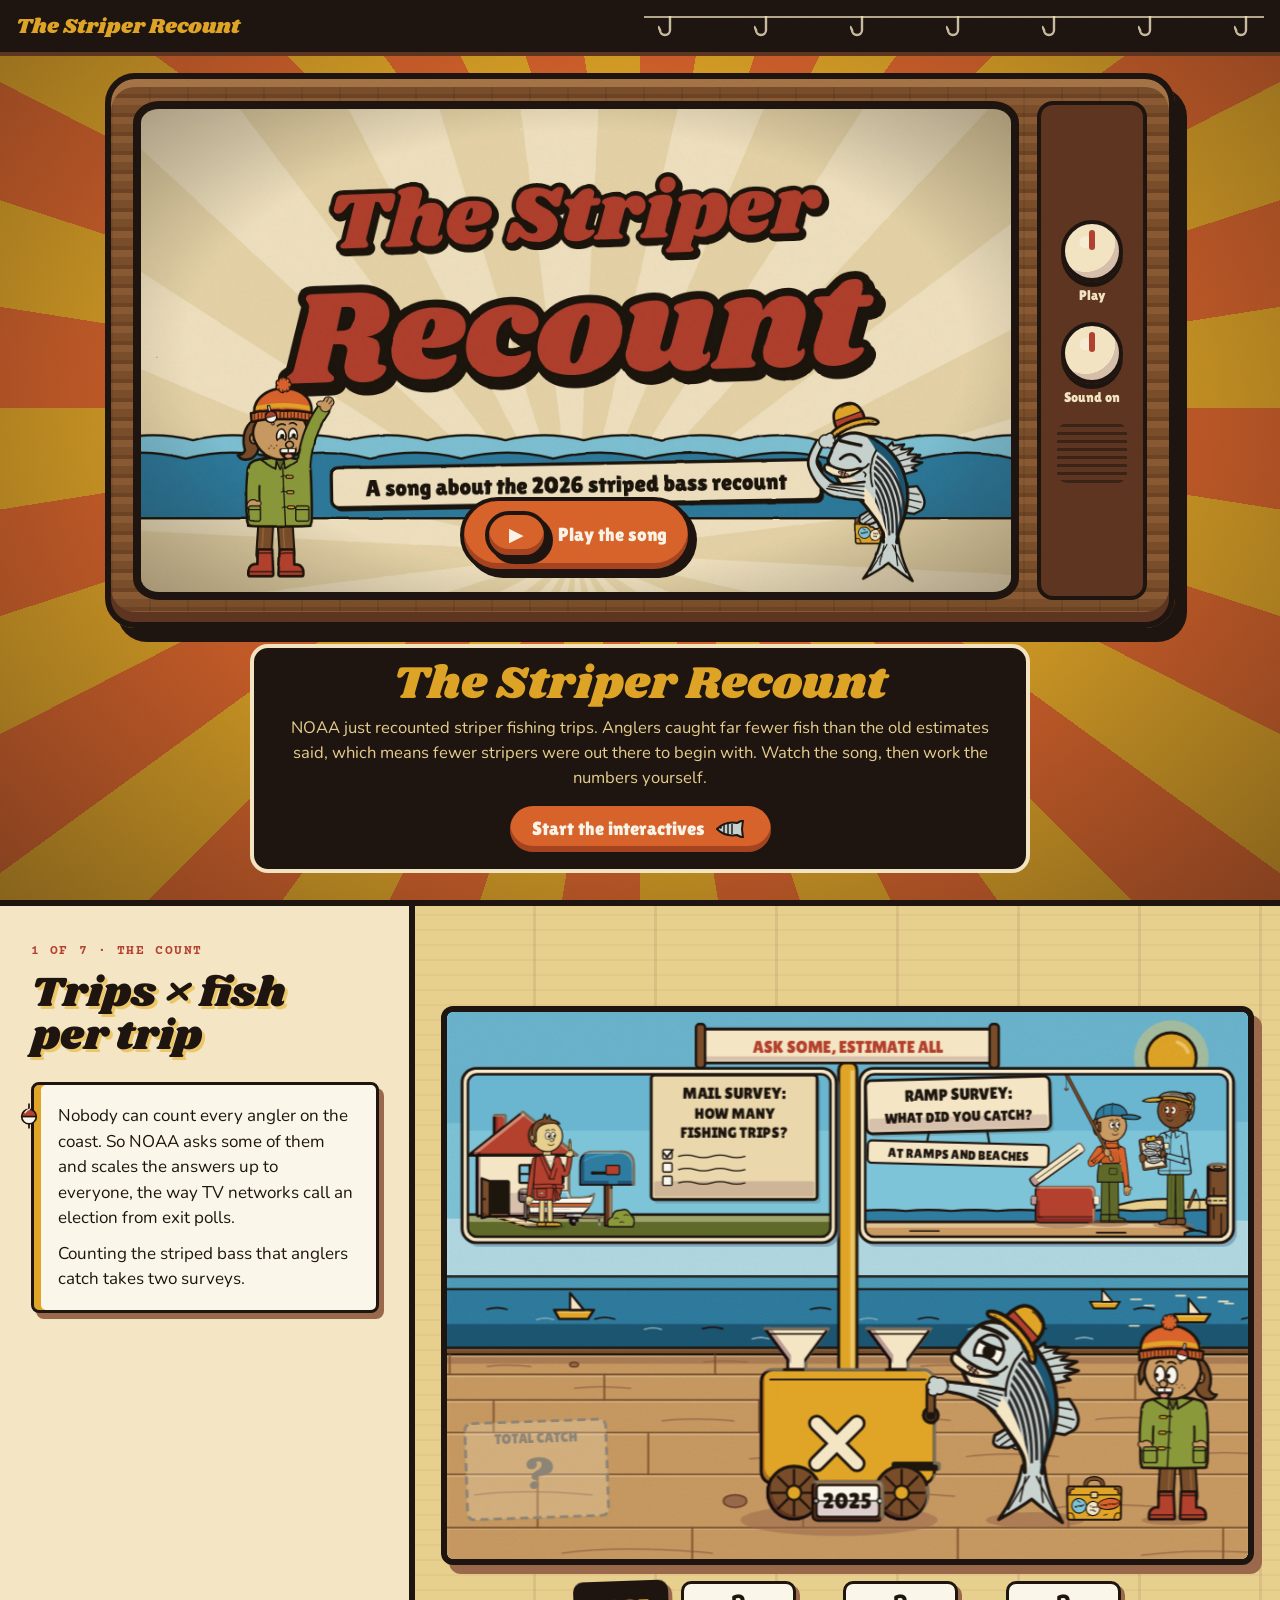
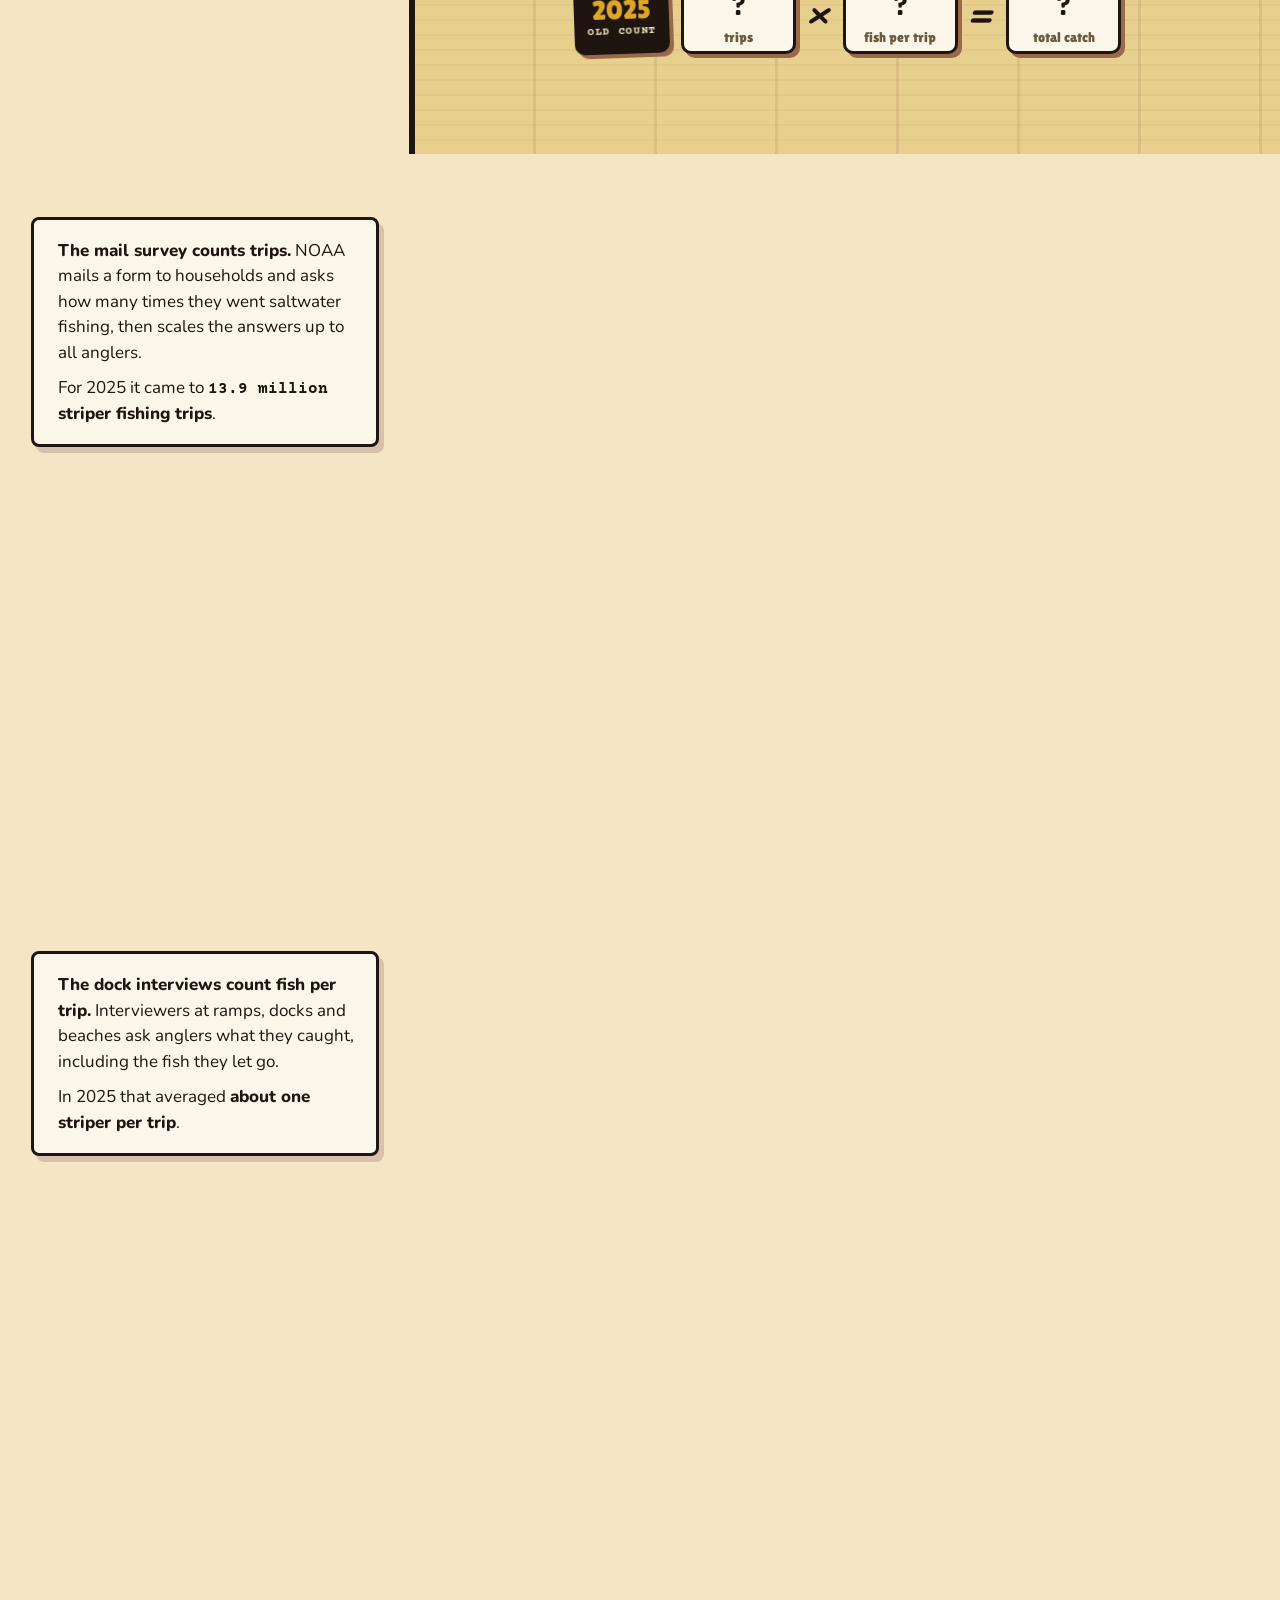
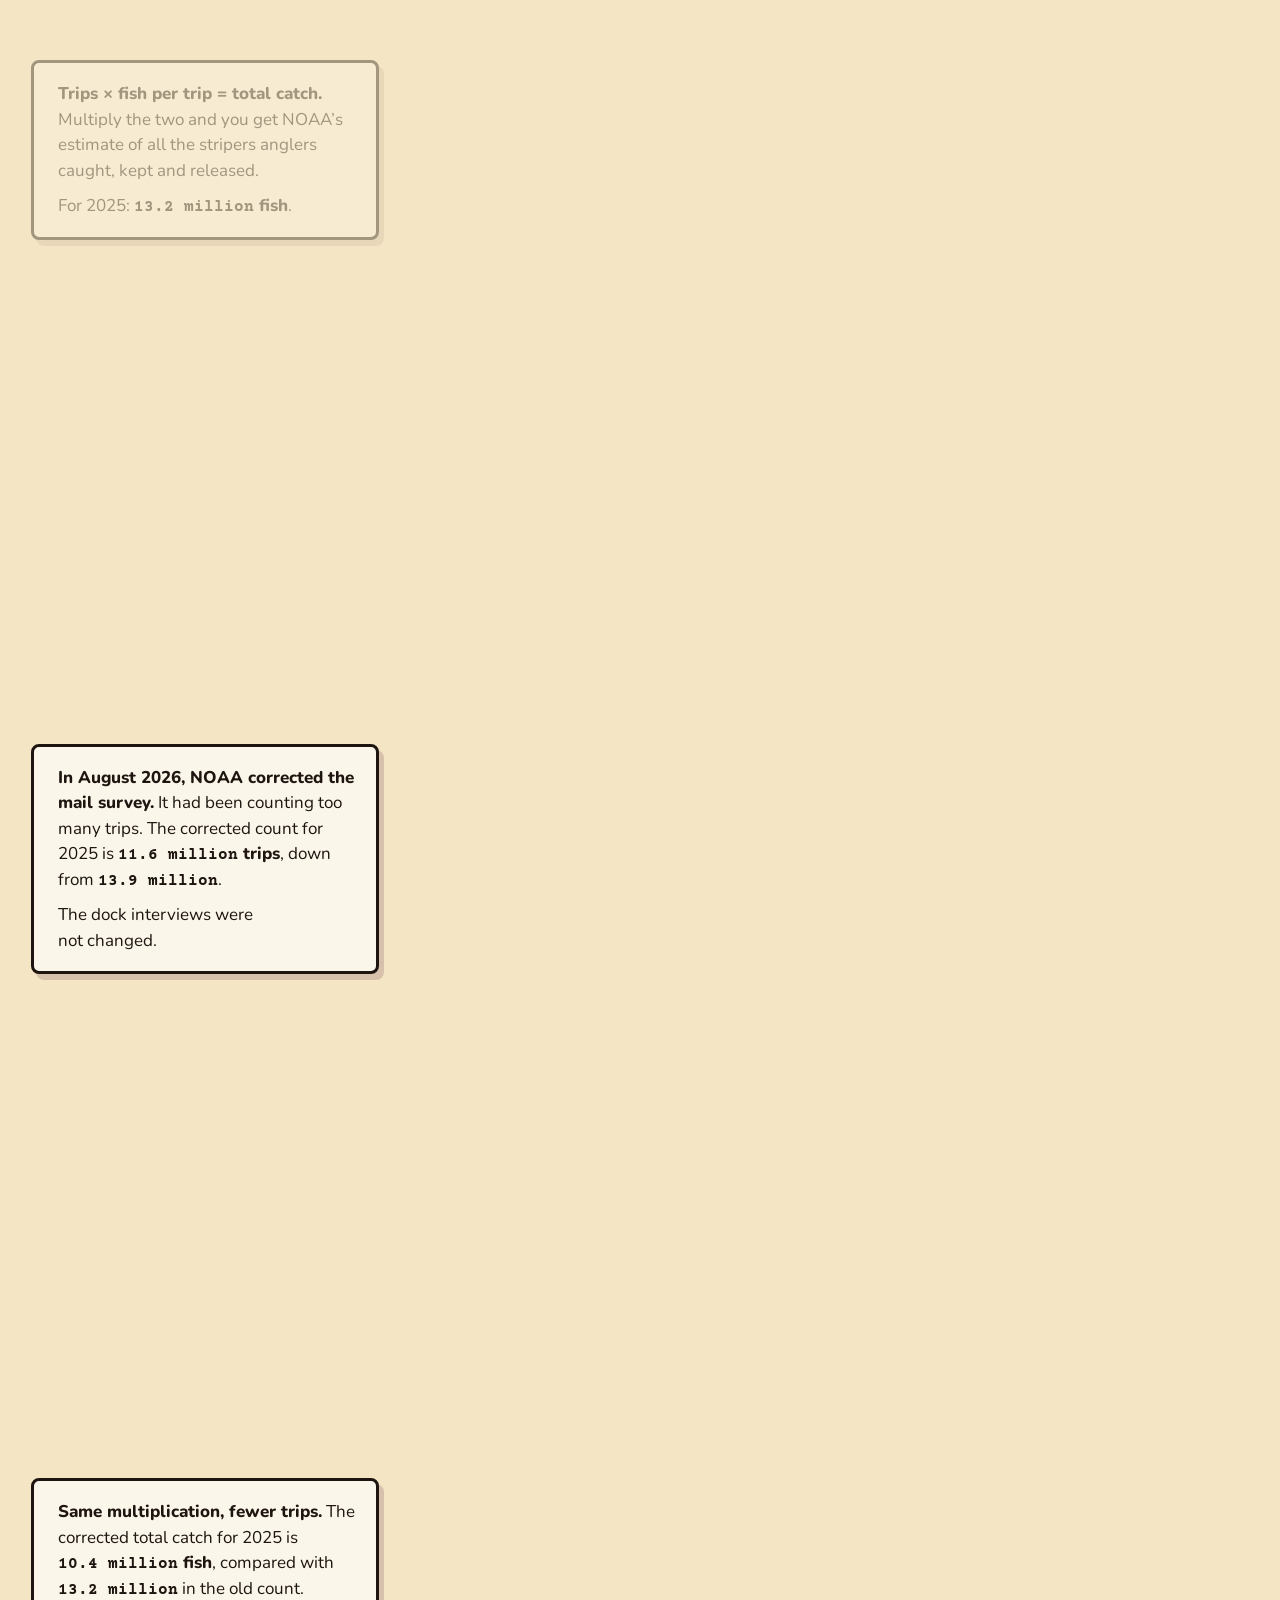
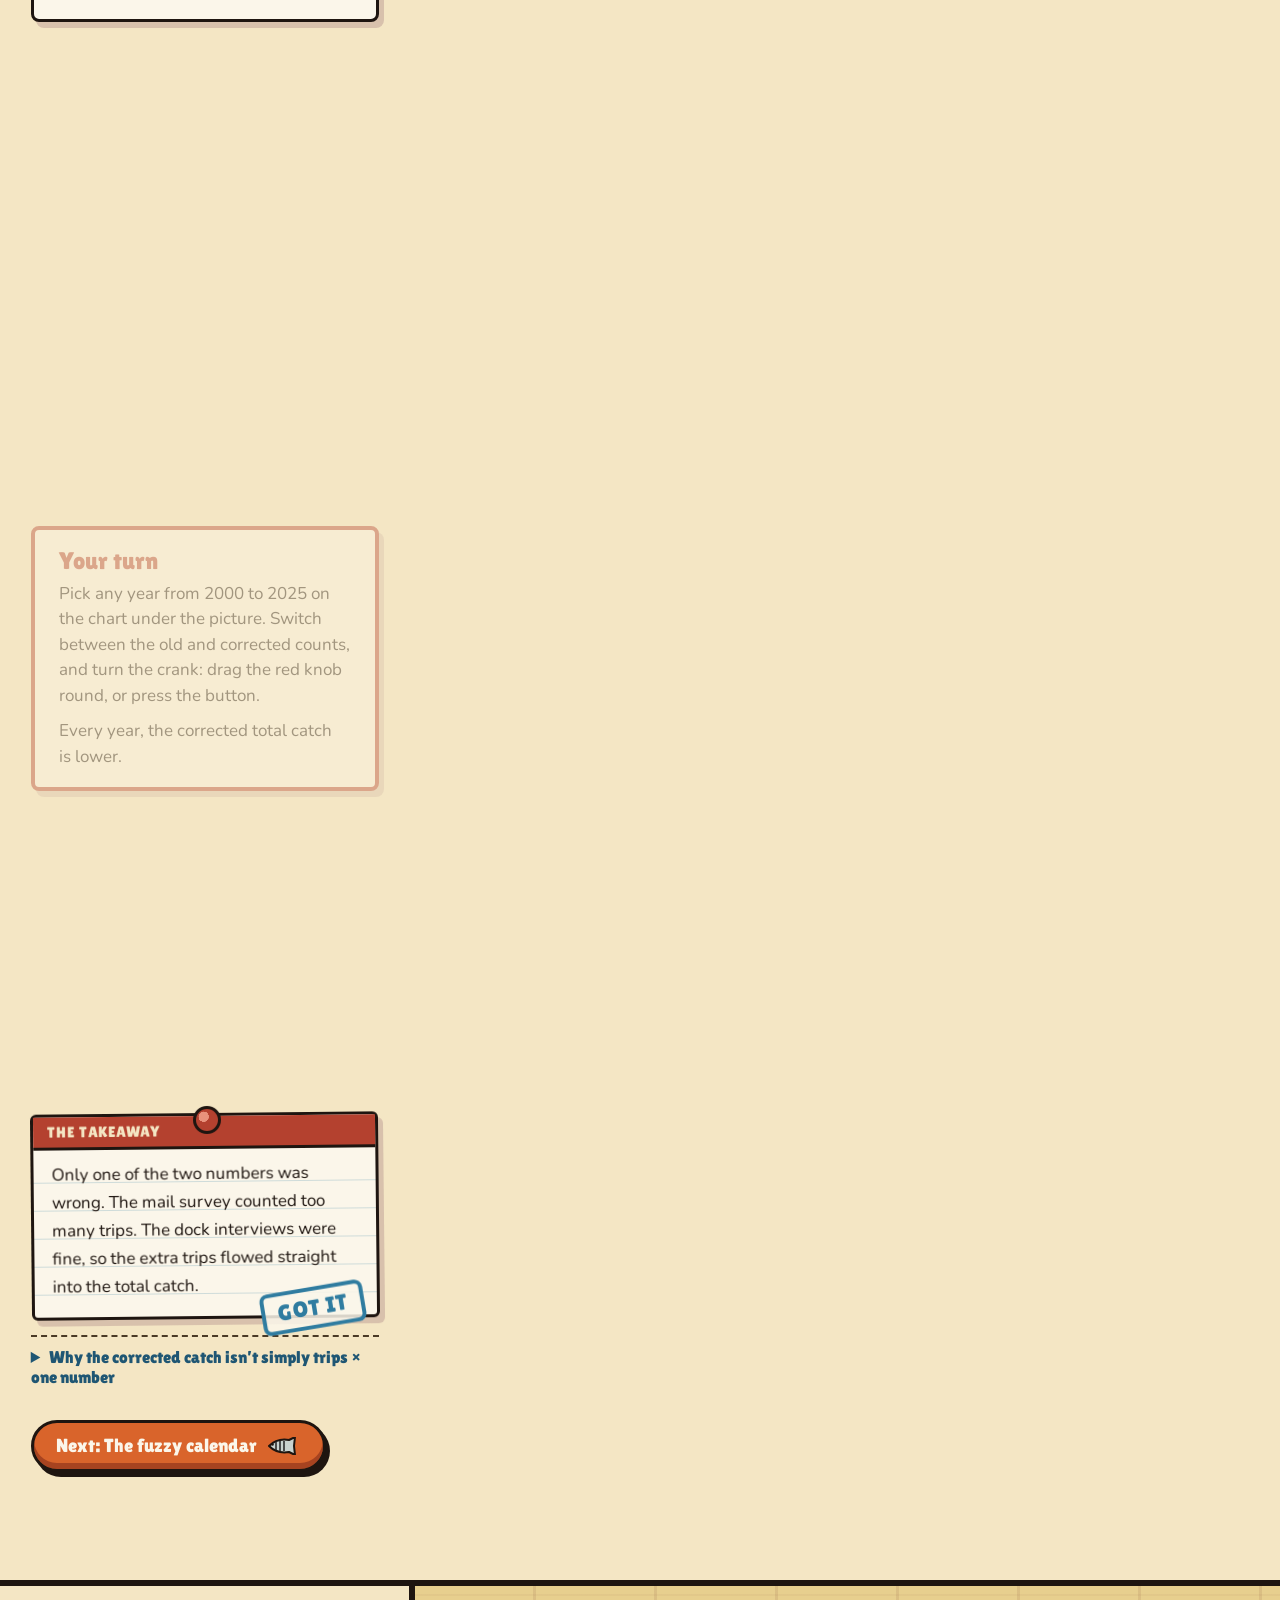
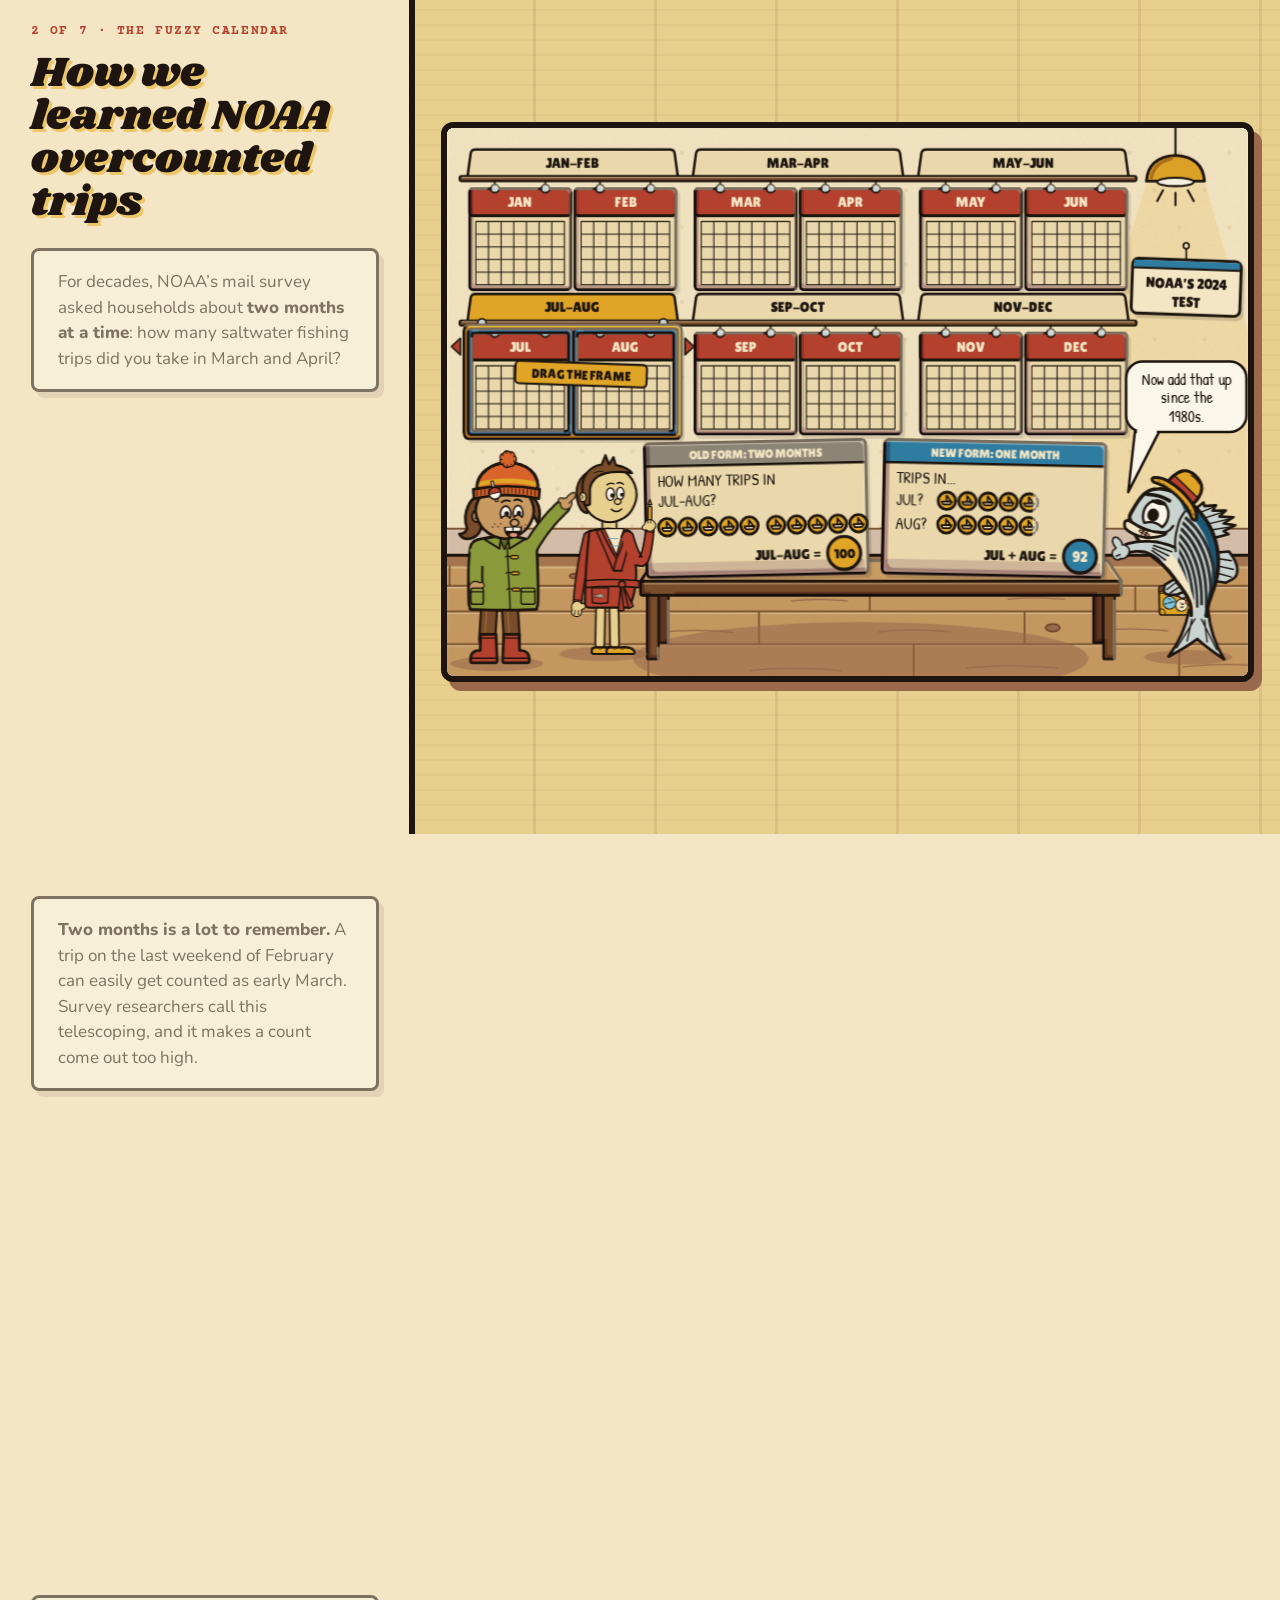
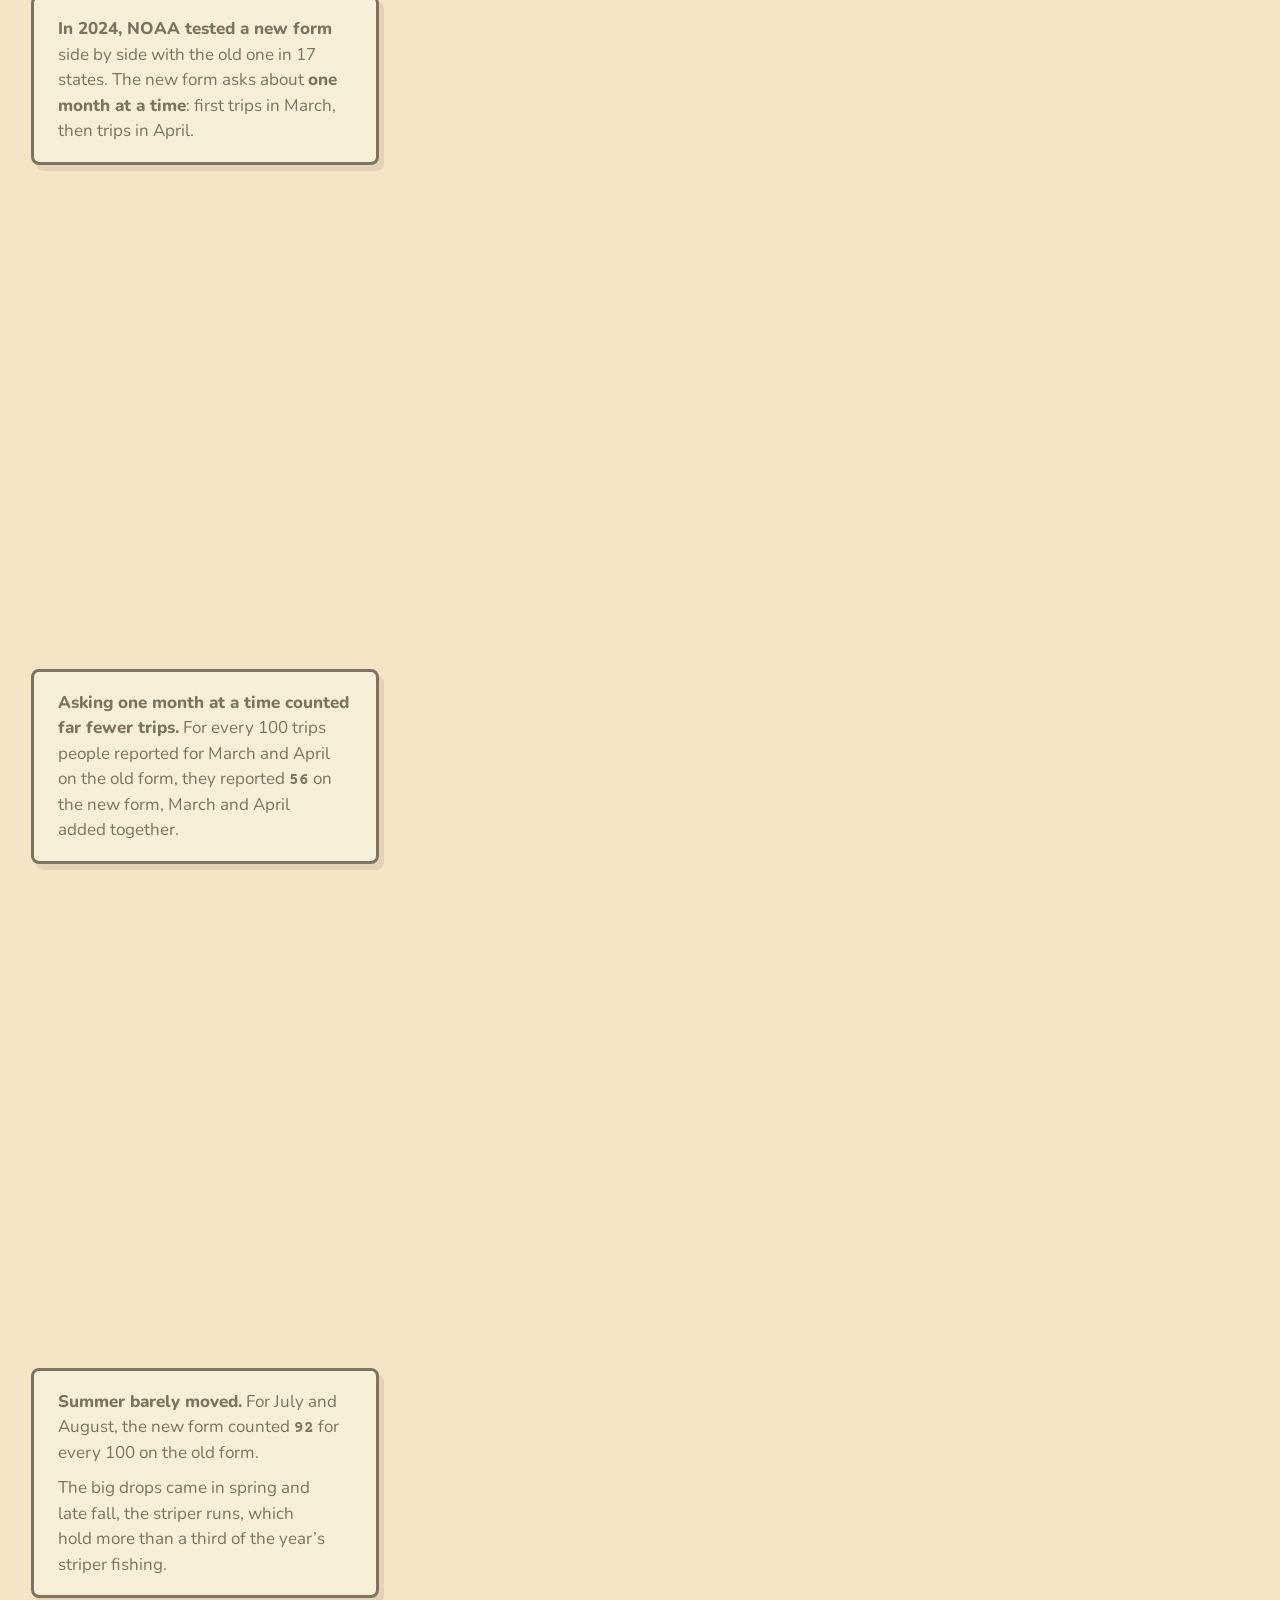
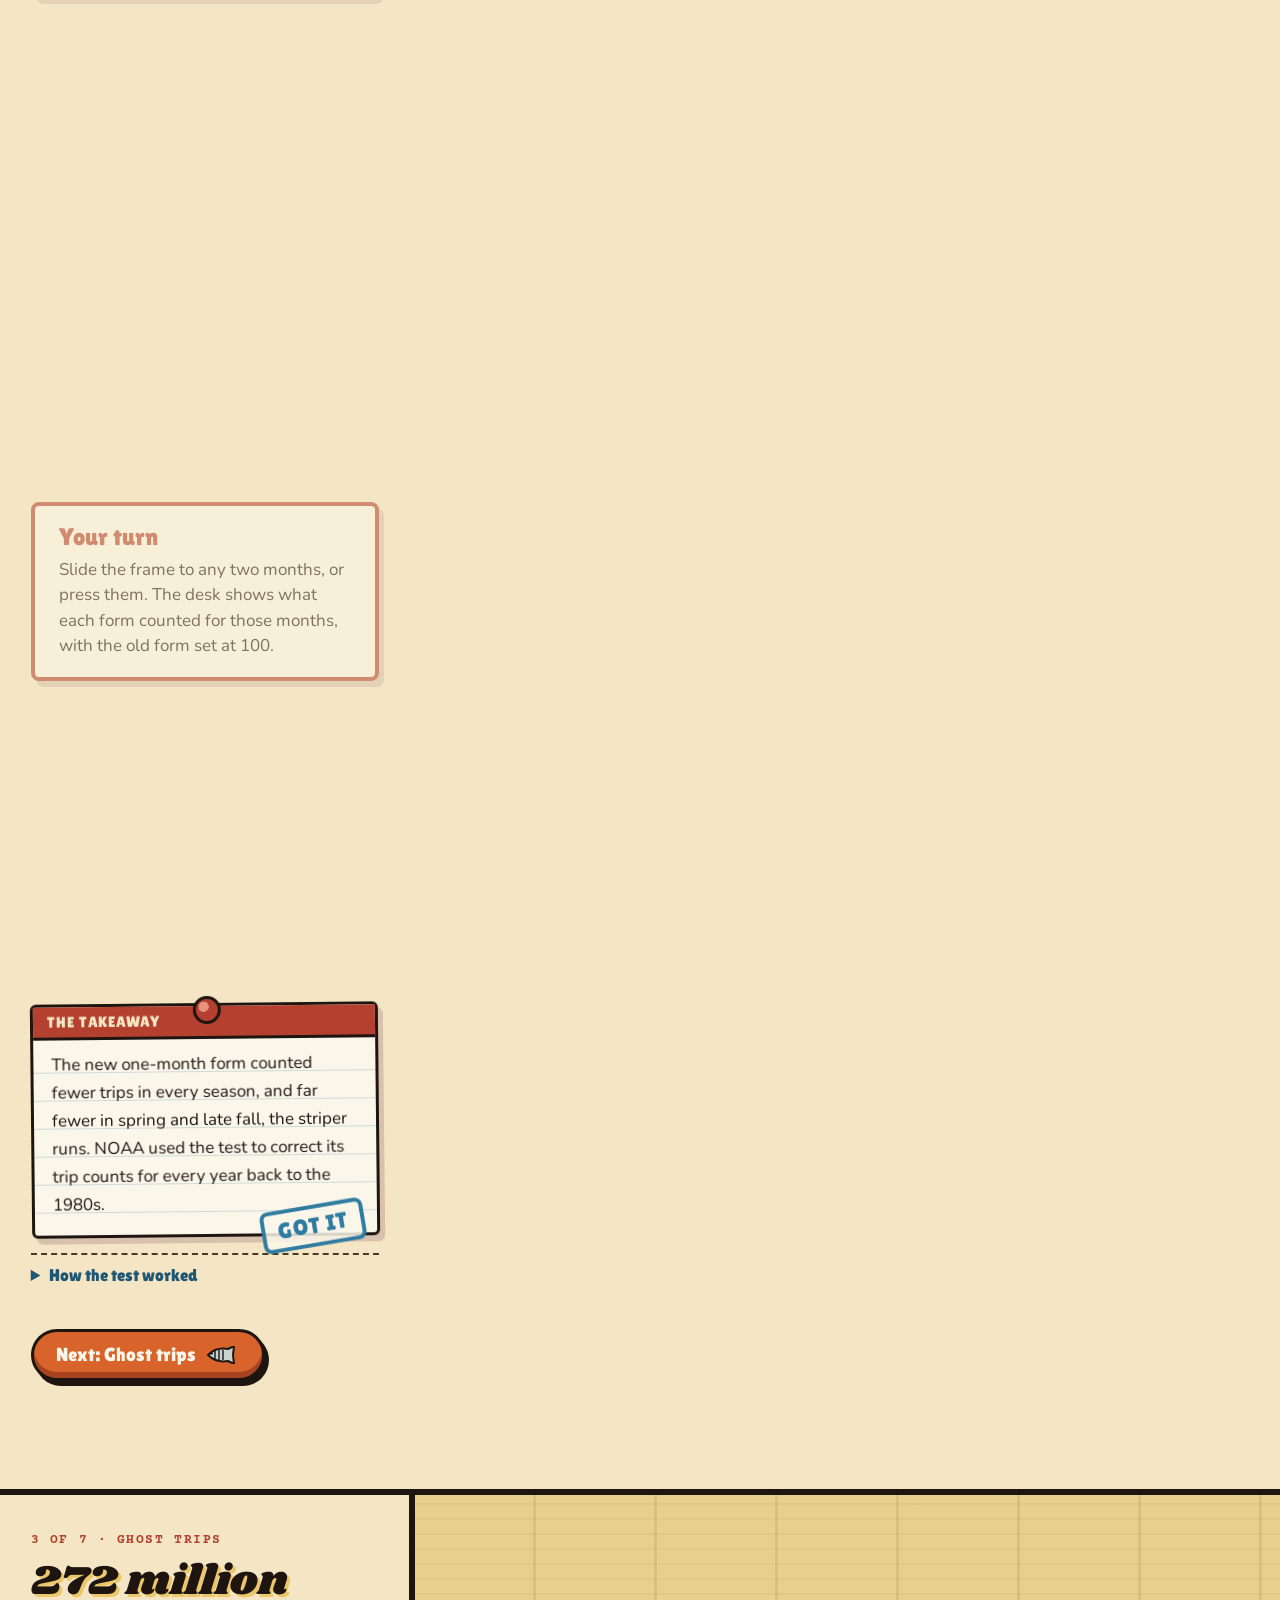
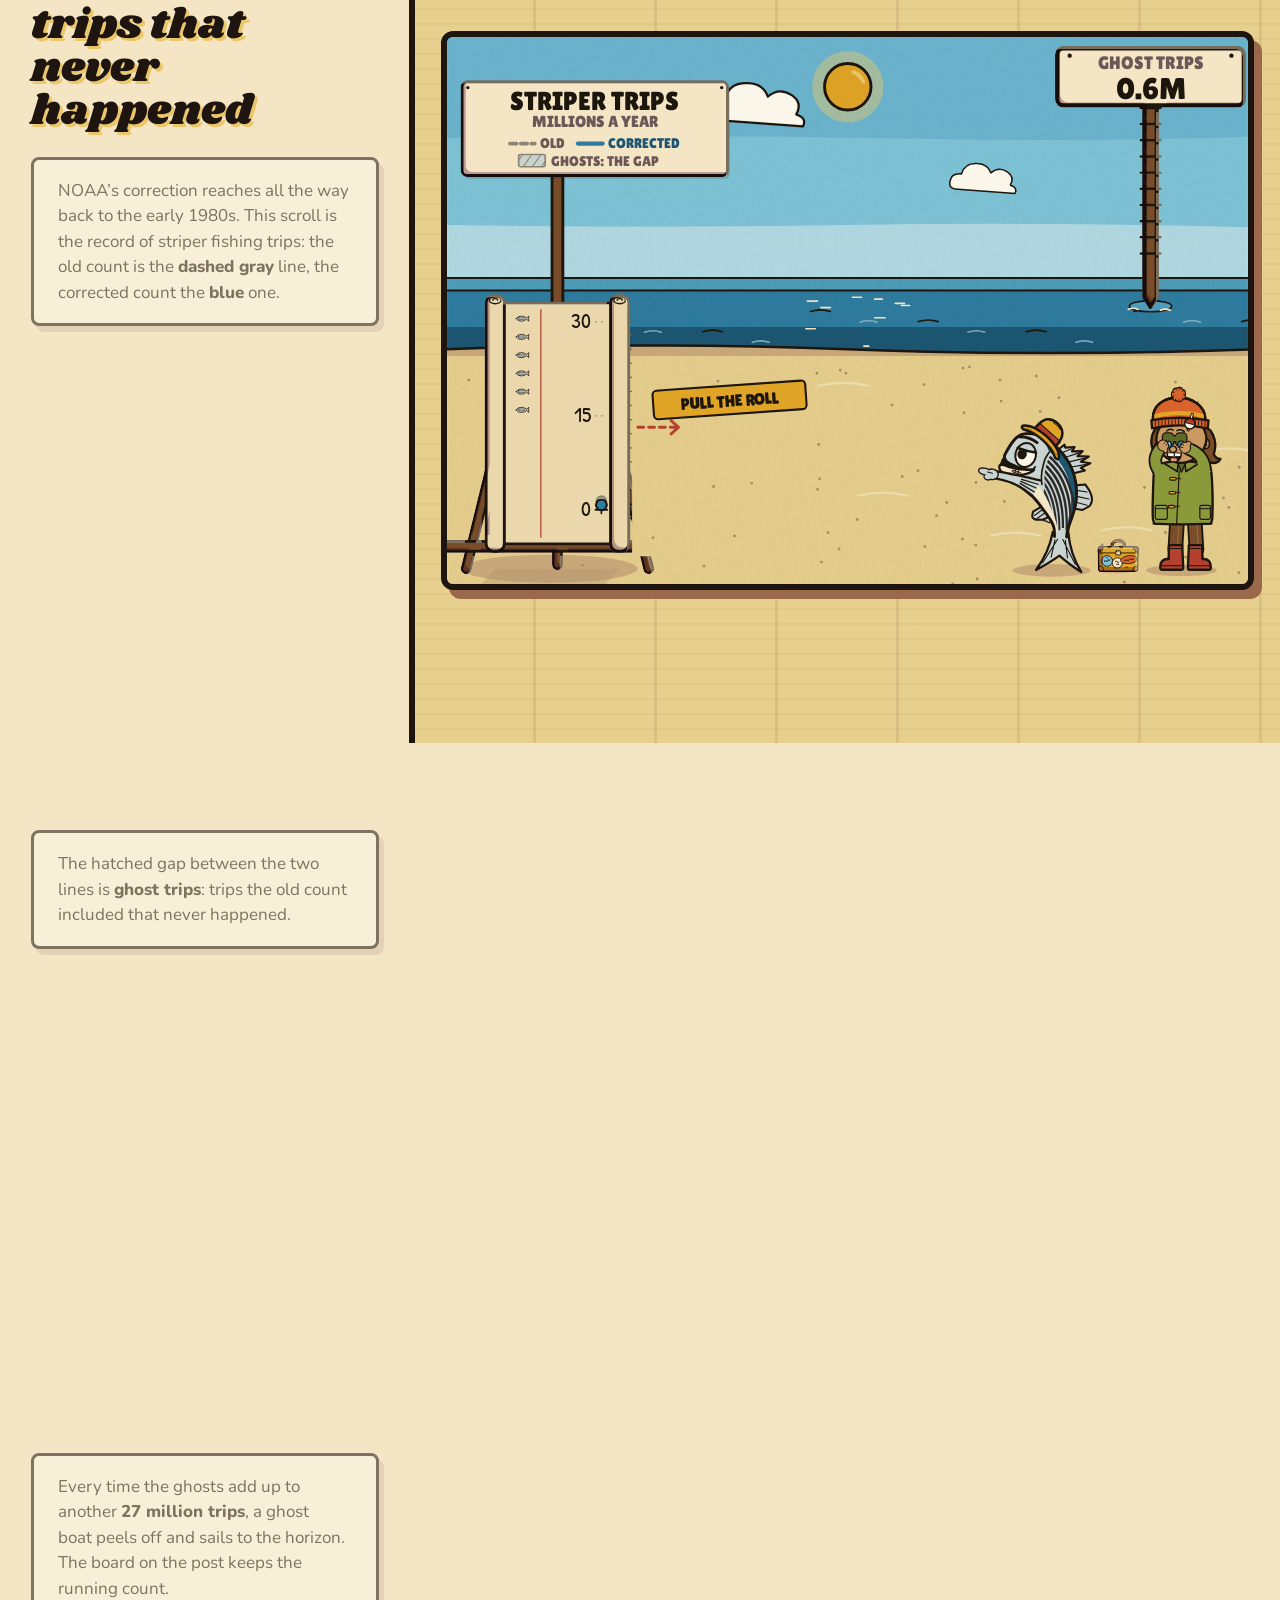
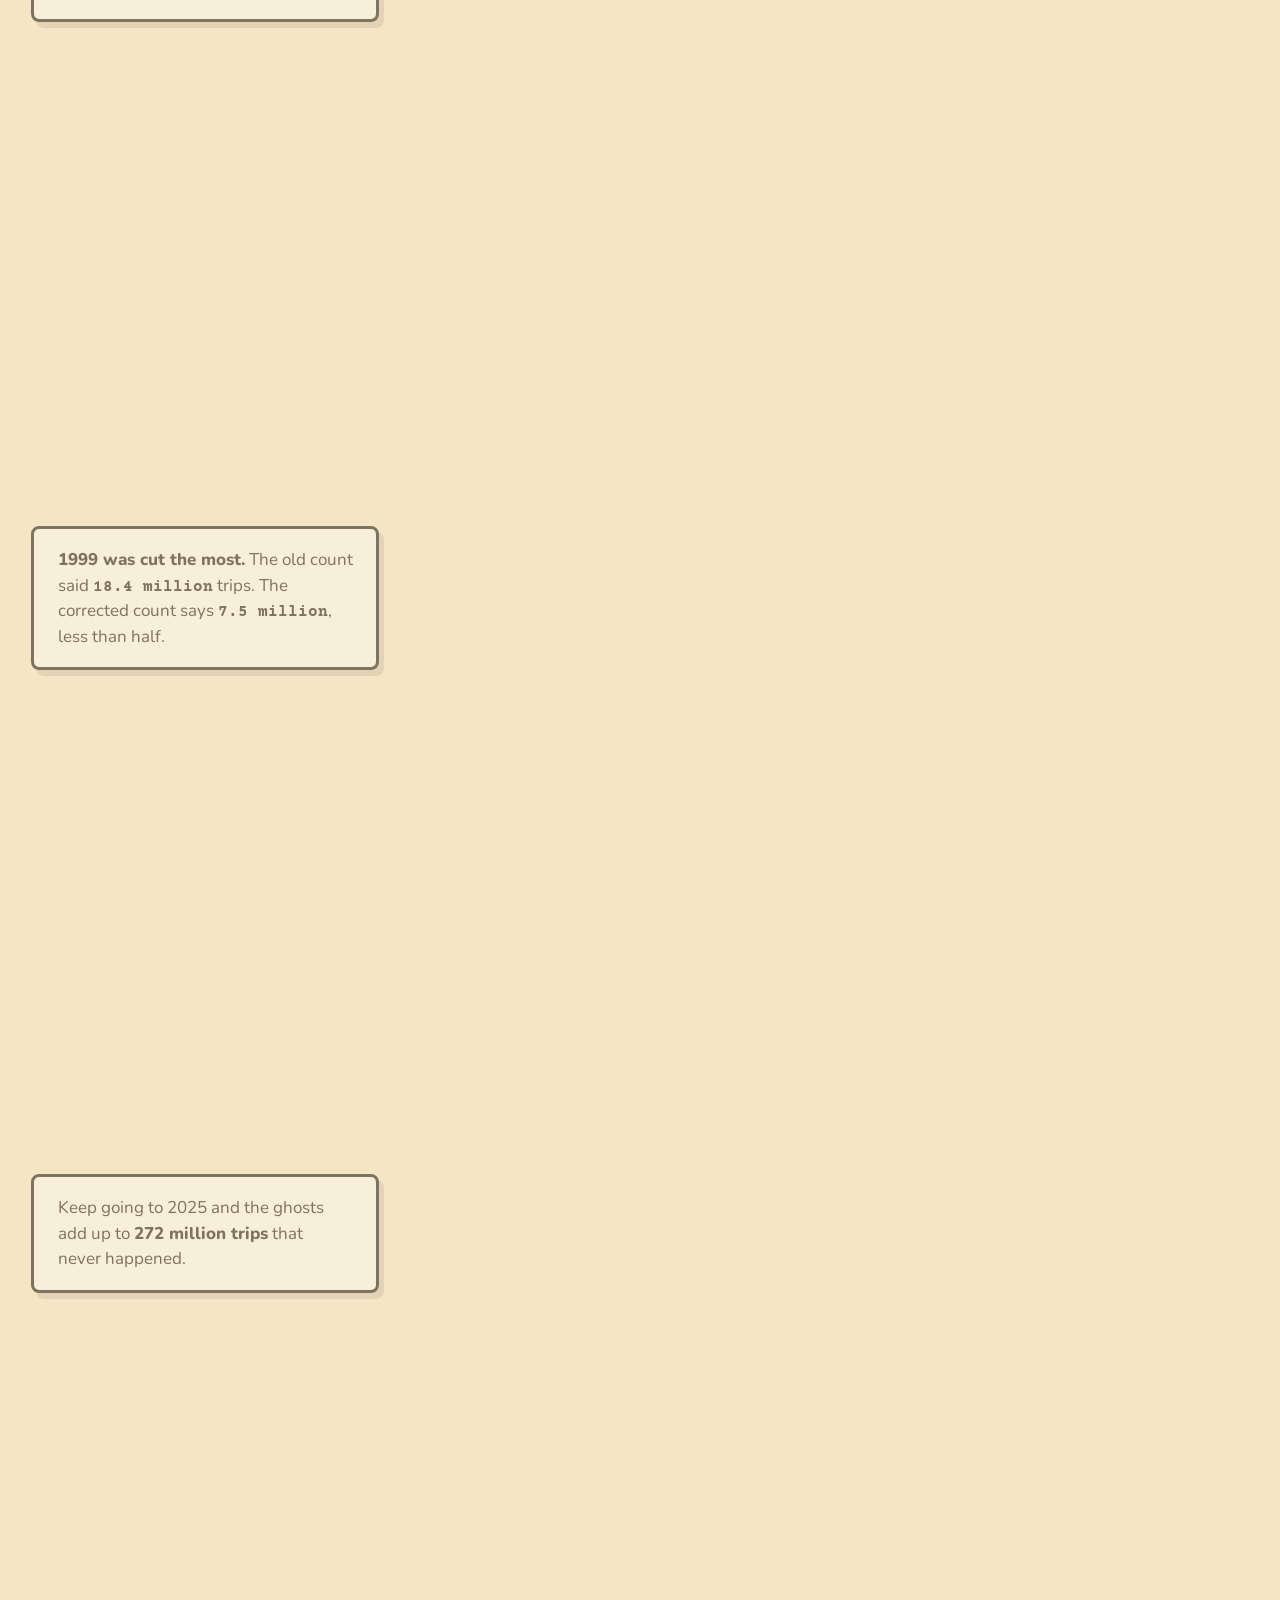
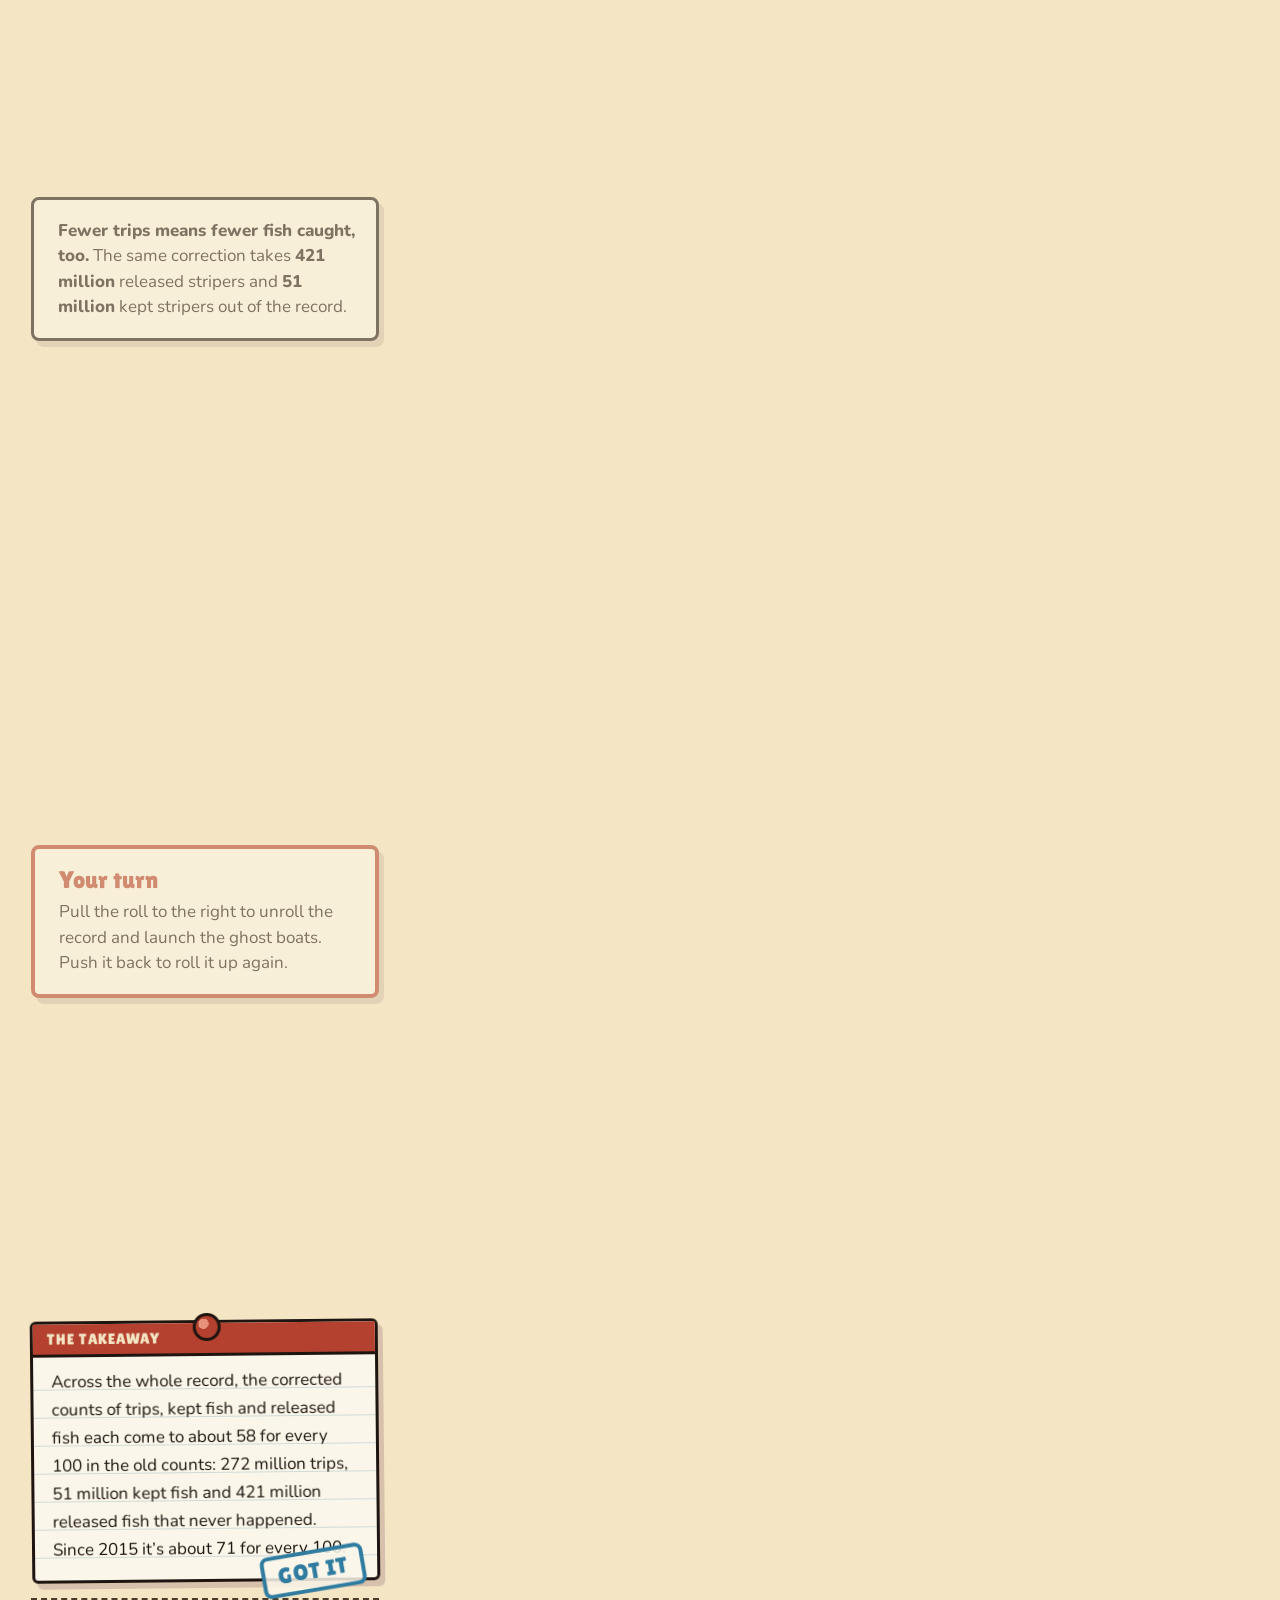
==== index.html @ 860fbb2c "Pause the video when the reader leaves it Co-Authored-By: Claude Opus 5.5 <noreply@anthropic.com>" ====
<!doctype html>
<html lang="en">
<head>
<meta charset="utf-8">
<meta name="viewport" content="width=device-width, initial-scale=1">
<title>The Striper Recount</title>
<meta name="description" content="NOAA recounted striper fishing trips. Anglers caught far fewer fish than the old estimates said, which means fewer stripers were out there to begin with. A song, and the numbers to play with.">
<link rel="icon" href="assets/favicon.svg" type="image/svg+xml">
<meta name="robots" content="noindex, nofollow">
<meta property="og:type" content="website">
<meta property="og:title" content="The Striper Recount">
<meta property="og:description" content="NOAA recounted striper fishing trips. Anglers caught far fewer fish than the old estimates said, which means fewer stripers were out there to begin with. A song, and the numbers to play with.">
<meta property="og:url" content="https://luyenchou1.github.io/striper-recount/">
<meta property="og:image" content="https://luyenchou1.github.io/striper-recount/video/poster.jpg">
<meta property="og:image:width" content="1920">
<meta property="og:image:height" content="1080">
<meta name="twitter:card" content="summary_large_image">
<link rel="preconnect" href="https://fonts.googleapis.com">
<link rel="preconnect" href="https://fonts.gstatic.com" crossorigin>
<link rel="stylesheet" href="https://fonts.googleapis.com/css2?family=Shrikhand&family=Lilita+One&family=Patrick+Hand&family=Courier+Prime:wght@400;700&family=Nunito:wght@400;700;800&display=swap">
<link rel="stylesheet" href="assets/site.css">
</head>
<body data-mode="site" data-page="" class="site">
<header class="topbar"><a class="brand" href="#top">The Striper Recount</a><nav class="line" id="dots" aria-label="The interactives"></nav></header>
<section class="hero" id="top" aria-label="The song">
  <div class="tv">
    <div class="screen">
      <video id="film" src="video/striper-recount.mp4" poster="video/poster.jpg" preload="metadata" playsinline></video>
      <button class="bigplay" id="bigplay" type="button"><span><span aria-hidden="true">&#9654;</span> Play the song</span></button>
    </div>
    <div class="knobs">
      <button class="knob" id="kPlay" type="button" aria-pressed="false"><i aria-hidden="true"></i><span>Play</span></button>
      <button class="knob" id="kSound" type="button" aria-pressed="false"><i aria-hidden="true"></i><span>Sound on</span></button>
      <div class="speaker" aria-hidden="true"></div>
    </div>
  </div>
  <div class="hero-copy">
    <h1>The Striper Recount</h1>
    <p>NOAA just recounted striper fishing trips. Anglers caught far fewer fish than the old estimates said, which means fewer stripers were out there to begin with. Watch the song, then work the numbers yourself.</p>
    <a class="btn cue" href="#count">Start the interactives <span class="fishy" aria-hidden="true"></span></a>
  </div>
</section>
<script>
(function(){var v=document.getElementById('film'),b=document.getElementById('bigplay'),kp=document.getElementById('kPlay'),ks=document.getElementById('kSound');
  function sync(){var on=!v.paused&&!v.ended;kp.setAttribute('aria-pressed',String(on));kp.querySelector('span').textContent=on?'Pause':'Play';
    ks.setAttribute('aria-pressed',String(v.muted));ks.querySelector('span').textContent=v.muted?'Sound off':'Sound on';}
  function go(){b.hidden=true;v.controls=true;var p=v.play();if(p&&p.catch)p.catch(function(){b.hidden=false;});}
  b.addEventListener('click',go);
  kp.addEventListener('click',function(){if(v.paused||v.ended)go();else v.pause();});
  ks.addEventListener('click',function(){v.muted=!v.muted;sync();});
  ['play','pause','ended','volumechange'].forEach(function(e){v.addEventListener(e,sync);});
  v.addEventListener('play',function(){b.hidden=true;v.controls=true;});
  // stop the song when the reader leaves it: a jump to the interactives (the Start button or a chapter
  // link), or scrolling the TV mostly off screen. It doesn't restart on its own when they scroll back.
  function away(){if(!v.paused&&document.pictureInPictureElement!==v&&!document.fullscreenElement)v.pause();}
  document.addEventListener('click',function(e){var a=e.target.closest&&e.target.closest('a[href^="#"],a[href$=".html"]');if(a&&a.getAttribute('href')!=='#top')away();});
  if('IntersectionObserver' in window)new IntersectionObserver(function(es){if(es[0].intersectionRatio<0.5)away();},{threshold:[0,0.25,0.5,0.75,1]}).observe(v);
  sync();})();
</script>
<main id="main"></main>
<script src="assets/engine.js"></script>
<script src="assets/kit.js"></script>
<script src="assets/characters.js"></script>
<script src="assets/data.js"></script>
<script src="assets/site.js"></script>
<script src="assets/sets.js"></script>
<script src="assets/pages/count.js"></script>
<script src="assets/pages/calendar.js"></script>
<script src="assets/pages/ghosts.js"></script>
<script src="assets/pages/pie.js"></script>
<script src="assets/pages/removals.js"></script>
<script src="assets/pages/states.js"></script>
<script src="assets/pages/next.js"></script>
<script>SITE.boot();</script>
</body>
</html>
---- assets/site.css ----
/* The Striper Recount micro-site. One deliberate world, the cartoon's: cream paper, ink outlines, the 70s
   cel palette (engine/kit.js K.C) with its shade and highlight tones (sets.js SITE.SH / SITE.HI). A single
   theme, painted explicitly. Interface: tackle trays, rod-and-bobber sliders, ticket stubs on strings,
   index cards, a fishing-line chapter bar (Director, micro-site review 1, brief B). */
:root{
  --ink:#1E1510;--cream:#F4E6C4;--paper:#EAD8AC;--mustard:#E0A526;--orange:#D9642B;--avocado:#8A9A3B;--olive:#5E6B2A;
  --sky:#7EC4D8;--skyDeep:#4E9DBB;--sea:#2F7CA0;--seaDeep:#1F5673;--brick:#B4412F;--brown:#7A4E2A;--tan:#C99B63;
  --sand:#E7CF8E;--pink:#E8927C;--white:#FBF6EA;--silver:#C9D3CF;--gray:#8C8475;
  --sh-cream:#D8C1AC;--sh-tan:#9A694B;--sh-mustard:#AC6F1D;--sh-orange:#A74320;--sh-brown:#5E3520;--hi-mustard:#ECC76A;--hi-tan:#DFC194;
  --ink2:#4a3a26;--muted:#6b5a3f;
  --f-title:'Shrikhand','Cooper Black',Georgia,serif;
  --f-label:'Lilita One','Chewy','Chalkboard SE',sans-serif;
  --f-body:'Nunito','Avenir Next','Segoe UI',sans-serif;
  --f-mono:'Courier Prime','Courier New',monospace;
  --top:52px;
  --bobber:url("data:image/svg+xml,%3Csvg xmlns='http://www.w3.org/2000/svg' viewBox='0 0 32 46'%3E%3Cpath d='M16 2v8M16 38v6' stroke='%231E1510' stroke-width='3' stroke-linecap='round'/%3E%3Ccircle cx='16' cy='24' r='13' fill='%23FBF6EA'/%3E%3Cpath d='M3 24a13 13 0 0 1 26 0z' fill='%23B4412F'/%3E%3Cpath d='M3 24h26' stroke='%231E1510' stroke-width='3'/%3E%3Ccircle cx='16' cy='24' r='13' fill='none' stroke='%231E1510' stroke-width='3'/%3E%3Cpath d='M9 17q3-5 8-6' stroke='%23fff' stroke-width='2.5' fill='none' stroke-linecap='round' opacity='.85'/%3E%3C/svg%3E");
  --fish:url("data:image/svg+xml,%3Csvg xmlns='http://www.w3.org/2000/svg' viewBox='0 0 34 18'%3E%3Cpath d='M2 9q8-8 20-6l6-3-1 9 1 9-6-3Q10 17 2 9z' fill='%23C9D3CF' stroke='%231E1510' stroke-width='2' stroke-linejoin='round'/%3E%3Cpath d='M9 5v8M13 4v10M17 4v10' stroke='%232B2B2B' stroke-width='1.6'/%3E%3Ccircle cx='5.5' cy='7.5' r='1.3' fill='%231E1510'/%3E%3C/svg%3E");
  color-scheme:light;
}
*{box-sizing:border-box}
html{scroll-behavior:smooth}
@media (prefers-reduced-motion: reduce){html{scroll-behavior:auto}}
body{margin:0;background:var(--cream);color:var(--ink);font:400 18px/1.5 var(--f-body);-webkit-font-smoothing:antialiased}
body::after{content:"";position:fixed;inset:0;pointer-events:none;z-index:50;opacity:.04;mix-blend-mode:multiply;
  background-image:url("data:image/svg+xml,%3Csvg xmlns='http://www.w3.org/2000/svg' width='220' height='220'%3E%3Cfilter id='n'%3E%3CfeTurbulence type='fractalNoise' baseFrequency='.9' numOctaves='2' stitchTiles='stitch'/%3E%3CfeColorMatrix values='0 0 0 0 .25 0 0 0 0 .2 0 0 0 0 .12 0 0 0 1 0'/%3E%3C/filter%3E%3Crect width='220' height='220' filter='url(%23n)'/%3E%3C/svg%3E")}
a{color:var(--seaDeep)}
button{font:inherit}
:focus-visible{outline:3px solid var(--sea);outline-offset:3px}
.sr{position:absolute;width:1px;height:1px;overflow:hidden;clip:rect(0 0 0 0);white-space:nowrap}

/* ---------- page transitions: an iris wipe on twos ---------- */
@view-transition{navigation:auto}
::view-transition-old(root){animation:none}
::view-transition-new(root){animation:iris .34s steps(4,end) both}
@keyframes iris{from{clip-path:circle(0% at 50% 55%)}to{clip-path:circle(140% at 50% 55%)}}
@media (prefers-reduced-motion: reduce){::view-transition-new(root){animation:none}}

/* ---------- the top bar: a fishing line with a hook per chapter and a bobber on the current one ---------- */
.topbar{position:sticky;top:0;z-index:40;display:flex;align-items:center;gap:16px;height:var(--top);padding:0 16px;background:var(--ink);color:var(--cream);box-shadow:0 4px 0 var(--sh-brown)}
.topbar .brand{font:400 21px/1 var(--f-title);color:var(--mustard);text-decoration:none;white-space:nowrap}
.line{position:relative;display:flex;justify-content:space-between;align-items:center;flex:1;max-width:620px;margin-left:auto;height:44px}
.line::before{content:"";position:absolute;left:0;right:0;top:12px;height:2px;background:var(--cream);opacity:.7}
.line a{position:relative;display:block;width:44px;height:44px;text-decoration:none}
.line a::before{content:"";position:absolute;left:14px;top:12px;width:16px;height:22px;background:url("data:image/svg+xml,%3Csvg xmlns='http://www.w3.org/2000/svg' viewBox='0 0 16 22'%3E%3Cpath d='M8 0v14a5 5 0 0 1-10 0' transform='translate(4 0)' fill='none' stroke='%23F4E6C4' stroke-width='2.4' stroke-linecap='round'/%3E%3Cpath d='M2 14l-1.5-3' stroke='%23F4E6C4' stroke-width='2.4' stroke-linecap='round'/%3E%3C/svg%3E") no-repeat center/contain;opacity:.8}
.line a:hover::before,.line a:focus-visible::before{opacity:1}
.line a .tip{position:absolute;top:42px;left:50%;transform:translateX(-50%);padding:5px 10px;border-radius:8px;background:var(--cream);color:var(--ink);border:2px solid var(--ink);font:400 14px/1 var(--f-label);white-space:nowrap;opacity:0;pointer-events:none;transition:opacity .1s}
.line a:hover .tip,.line a:focus-visible .tip{opacity:1}
.line .bob{position:absolute;top:-3px;left:0;width:22px;height:32px;background:var(--bobber) no-repeat center/contain;transition:transform .45s cubic-bezier(.3,1.6,.5,1);pointer-events:none}
.chapbtn{display:none}
.chaplist{display:none}

/* ---------- a chapter: one full-screen experience ---------- */
.ch{position:relative;min-height:calc(100svh - var(--top));display:grid;grid-template-columns:minmax(0,1.75fr) minmax(340px,1fr);border-top:6px solid var(--ink);scroll-snap-align:start;scroll-margin-top:var(--top)}
.ch-stage{position:relative;display:flex;flex-direction:column;justify-content:center;gap:22px;padding:clamp(12px,2vw,28px) clamp(12px,2vw,28px) clamp(16px,2vw,30px);background:var(--sand);border-right:6px solid var(--ink);overflow:hidden;height:calc(100svh - var(--top))}
.ch-stage::before{content:"";position:absolute;inset:0;background:repeating-linear-gradient(90deg,transparent 0 118px,rgba(154,105,75,.16) 118px 121px),repeating-linear-gradient(0deg,transparent 0 13px,rgba(154,105,75,.07) 13px 15px);pointer-events:none}
.ch-stage svg.stage{position:relative;flex:none;width:100%;display:block;overflow:hidden;border:6px solid var(--ink);border-radius:12px;background:var(--sky);box-shadow:8px 9px 0 var(--sh-tan)}
.stage-next{position:absolute;right:clamp(18px,2.2vw,34px);bottom:clamp(20px,2.2vw,36px);z-index:3;display:none}
.ch-panel{display:flex;flex-direction:column;gap:16px;padding:clamp(20px,2.6vw,36px) clamp(16px,2.4vw,34px) 28px;background:var(--cream);overflow:auto;max-height:calc(100svh - var(--top))}
.kicker{margin:0;font:700 13px/1.2 var(--f-mono);letter-spacing:.12em;text-transform:uppercase;color:var(--brick)}
.ch h2{margin:0;font:400 clamp(30px,3.3vw,46px)/1.02 var(--f-title);color:var(--ink);text-wrap:balance;text-shadow:3px 3px 0 var(--hi-mustard)}
.lede{margin:0;font-size:clamp(17px,1.25vw,19px);text-wrap:pretty}
.lede b,.take b{font-weight:800}
.note{margin:0;font-size:14px;color:var(--muted);text-wrap:pretty}

/* the takeaway: an index card pinned with a thumbtack, ruled, with a GOT IT stamp */
.take{position:relative;margin:6px 0 0;padding:44px 18px 16px;background:var(--white) repeating-linear-gradient(180deg,transparent 0 27px,rgba(47,124,160,.22) 27px 28px) 0 38px/100% calc(100% - 38px) no-repeat;border:3px solid var(--ink);border-radius:6px;box-shadow:5px 6px 0 var(--sh-cream);font-size:17px;line-height:28px;text-wrap:pretty;transform:rotate(-.6deg)}
.take::before{content:"THE TAKEAWAY";position:absolute;left:0;right:0;top:0;height:30px;padding:0 14px;background:var(--brick);color:var(--cream);font:400 15px/30px var(--f-label);letter-spacing:.06em;border-bottom:3px solid var(--ink)}
.take::after{content:"";position:absolute;top:-10px;left:50%;width:22px;height:22px;margin-left:-11px;border-radius:50%;background:radial-gradient(circle at 35% 35%,#e8927c 0 25%,var(--brick) 26%);border:3px solid var(--ink)}
.take .gotit{position:absolute;right:12px;bottom:-14px;padding:6px 12px;border:4px solid var(--sea);border-radius:8px;color:var(--sea);font:400 22px/1 var(--f-label);letter-spacing:.06em;background:rgba(251,246,234,.85);transform:rotate(-9deg);opacity:0}
.take .gotit.on{opacity:1;animation:stamp .34s steps(4,end)}
@keyframes stamp{0%{transform:rotate(-9deg) scale(1.9);opacity:0}50%{transform:rotate(-9deg) scale(.9);opacity:1}75%{transform:rotate(-9deg) scale(1.06)}100%{transform:rotate(-9deg) scale(1)}}
/* ASGA's view: a letter with a dashed border; opinion only, always after the takeaway */
.pov{position:relative;margin:0;padding:16px 16px 14px;border:3px dashed var(--brick);border-radius:10px;background:#f8e3cc;font-size:16px}
.pov::before{content:"ASGA’s view";display:block;font:400 17px/1.1 var(--f-label);color:var(--brick)}
.pov::after{content:"This is ASGA’s position, not NOAA data.";display:block;margin-top:10px;font:700 11px/1.3 var(--f-mono);color:var(--muted)}
.pov .povtxt{display:block;margin-top:8px}

/* ---------- controls ---------- */
.ctl{display:flex;flex-direction:column;gap:9px}
.ctl-label{display:flex;justify-content:space-between;align-items:baseline;gap:10px;font:400 18px/1.1 var(--f-label)}
.ctl-label output{font:700 16px/1 var(--f-mono);color:var(--brick);white-space:nowrap}
/* segmented buttons: compartments in a tackle tray */
.seg{display:flex;flex-wrap:wrap;gap:6px;padding:6px;background:var(--tan);border:3px solid var(--ink);border-radius:14px;box-shadow:inset 0 4px 0 var(--sh-tan),4px 4px 0 var(--sh-cream)}
.seg button{appearance:none;cursor:pointer;flex:1 1 auto;display:inline-flex;align-items:center;justify-content:center;gap:7px;min-height:48px;padding:8px 14px;border-radius:9px;border:3px solid var(--ink);background:var(--cream);color:var(--ink);font:400 17px/1.05 var(--f-label);box-shadow:0 3px 0 var(--ink);transition:transform .08s,box-shadow .08s}
.seg button:hover{background:var(--white);transform:translateY(-1px);box-shadow:0 4px 0 var(--ink)}
.seg button[aria-pressed="true"]{background:var(--mustard);box-shadow:inset 0 -5px 0 var(--sh-mustard),0 3px 0 var(--ink)}
.seg button[aria-pressed="true"]::before{content:"";width:12px;height:17px;flex:none;background:var(--bobber) no-repeat center/contain}
.seg button:active{transform:translateY(2px);box-shadow:0 1px 0 var(--ink)}
.seg.small button{min-height:44px;padding:6px 10px;font-size:15px}
/* sliders: a rod blank with a line down it and a bobber for the thumb */
.rod{position:relative;height:64px;margin:26px 16px 0}
.rod input[type=range]{-webkit-appearance:none;appearance:none;position:absolute;left:-16px;right:-16px;top:12px;width:calc(100% + 32px);height:44px;margin:0;background:transparent;cursor:pointer;z-index:2;opacity:0}
.rod .blank{position:absolute;left:0;right:0;top:26px;height:14px;border-radius:999px;background:var(--cream);border:3px solid var(--ink);box-shadow:inset 0 -4px 0 var(--sh-cream),3px 3px 0 var(--sh-cream);overflow:hidden}
.rod .blank i{position:absolute;left:0;top:0;bottom:0;width:var(--p,0%);background:var(--sea);box-shadow:inset 0 -4px 0 var(--seaDeep)}
.rod .blank::after{content:"";position:absolute;left:0;right:0;top:3px;height:2px;background:rgba(30,21,16,.45)}
.rod .bob{position:absolute;top:8px;left:var(--p,0%);width:32px;height:46px;margin-left:-16px;background:var(--bobber) no-repeat center/contain;transform-origin:50% 10%;transform:rotate(var(--tilt,0deg));pointer-events:none;z-index:1;filter:drop-shadow(2px 3px 0 rgba(30,21,16,.25))}
.rod .bob.dip{animation:dip .5s steps(6,end)}
@keyframes dip{0%{transform:translateY(0)}30%{transform:translateY(7px)}60%{transform:translateY(-3px)}100%{transform:translateY(0)}}
.rod .ripple{position:absolute;top:52px;left:var(--p,0%);width:10px;height:4px;margin-left:-5px;border:2px solid var(--sea);border-radius:50%;opacity:0;pointer-events:none}
.rod .ripple.on{animation:ripple .6s steps(6,end)}
@keyframes ripple{0%{opacity:.9;transform:scale(1)}100%{opacity:0;transform:scale(5)}}
.rod .vtag{position:absolute;top:-22px;left:var(--p,0%);transform:translateX(-50%);padding:3px 8px;border-radius:6px;background:var(--white);border:2px solid var(--ink);font:700 13px/1.1 var(--f-mono);white-space:nowrap;pointer-events:none;box-shadow:2px 2px 0 var(--sh-cream)}
.rod input:focus-visible ~ .blank{outline:3px solid var(--sea);outline-offset:4px}
.ticks{position:relative;height:34px;margin:0 16px;font:700 12px/1.15 var(--f-mono);color:var(--muted)}
.ticks span{position:absolute;transform:translateX(-50%);white-space:nowrap;text-align:center}
.ticks span::before{content:"";display:block;width:9px;height:9px;border-radius:50%;background:var(--gray);border:2px solid var(--ink);margin:0 auto 3px}
.ticks span.hot{color:var(--brick)}
.ticks span.hot::before{background:var(--brick)}
@media (prefers-reduced-motion: reduce){.rod .bob{transform:none}.rod .bob.dip,.rod .ripple.on{animation:none}}
/* readouts: ticket stubs hanging on strings from the stage frame */
.cards{display:grid;grid-template-columns:repeat(auto-fit,minmax(120px,1fr));gap:14px}
.card{position:relative;padding:14px 14px 10px 18px;background:var(--white);border:3px solid var(--ink);border-radius:4px;box-shadow:4px 5px 0 var(--sh-tan);
  -webkit-mask:radial-gradient(circle 9px at 0 0,#0000 98%,#000) top left,radial-gradient(circle 9px at 100% 0,#0000 98%,#000) top right,radial-gradient(circle 9px at 0 100%,#0000 98%,#000) bottom left,radial-gradient(circle 9px at 100% 100%,#0000 98%,#000) bottom right;
  -webkit-mask-size:51% 51%;-webkit-mask-repeat:no-repeat;mask:radial-gradient(circle 9px at 0 0,#0000 98%,#000) top left,radial-gradient(circle 9px at 100% 0,#0000 98%,#000) top right,radial-gradient(circle 9px at 0 100%,#0000 98%,#000) bottom left,radial-gradient(circle 9px at 100% 100%,#0000 98%,#000) bottom right;mask-size:51% 51%;mask-repeat:no-repeat;
  transform-origin:50% -18px}
.cardwrap{position:relative}
.cardwrap::before{content:"";position:absolute;left:50%;top:-24px;width:2px;height:30px;background:var(--ink)}
.cardwrap::after{content:"";position:absolute;left:50%;top:0;width:10px;height:10px;margin:5px 0 0 -5px;border-radius:50%;background:var(--sand);border:2px solid var(--ink);z-index:2}
.card .k{display:block;font:400 15px/1.1 var(--f-label);color:var(--muted)}
.card .v{display:block;font:700 clamp(22px,2vw,28px)/1.1 var(--f-mono);color:var(--ink);margin-top:4px;font-variant-numeric:tabular-nums}
.card .d{display:block;font:700 13px/1.2 var(--f-mono);color:var(--brick);margin-top:2px}
.card.hot{box-shadow:inset 7px 0 0 var(--mustard),4px 5px 0 var(--sh-tan)}
.card.swing{animation:swing .5s steps(6,end)}
@keyframes swing{0%{transform:rotate(0)}25%{transform:rotate(3deg)}50%{transform:rotate(-2deg)}75%{transform:rotate(1deg)}100%{transform:rotate(0)}}
@media (prefers-reduced-motion: reduce){.card.swing{animation:none}}
/* buttons */
.navrow{display:flex;gap:10px;flex-wrap:wrap;margin-top:auto;padding-top:8px}
.btn{appearance:none;cursor:pointer;display:inline-flex;align-items:center;gap:10px;min-height:52px;padding:10px 22px;border-radius:999px;border:3px solid var(--ink);background:var(--orange);color:var(--white);font:400 19px/1 var(--f-label);text-decoration:none;box-shadow:inset 0 -6px 0 var(--sh-orange),4px 5px 0 var(--ink);transition:transform .08s}
.btn:hover{transform:translateY(-1px)}
.btn:active{transform:translate(2px,3px);box-shadow:inset 0 -4px 0 var(--sh-orange),1px 1px 0 var(--ink)}
.btn.ghost{background:var(--white);color:var(--ink);box-shadow:inset 0 -6px 0 var(--sh-cream),4px 5px 0 var(--ink)}
.btn .fishy{width:34px;height:18px;flex:none;background:var(--fish) no-repeat center/contain}
.btn:hover .fishy{animation:swim .6s steps(4,end) infinite}
@keyframes swim{0%{transform:translateX(0) rotate(0)}25%{transform:translateX(3px) rotate(-6deg)}50%{transform:translateX(6px) rotate(0)}75%{transform:translateX(3px) rotate(6deg)}100%{transform:translateX(0)}}
@media (prefers-reduced-motion: reduce){.btn:hover .fishy{animation:none}.btn,.seg button{transition:none}}
details.more{border-top:2px dashed var(--ink2);padding-top:10px}
details.more summary{cursor:pointer;min-height:32px;font:400 17px/1.2 var(--f-label);color:var(--seaDeep)}
details.more p{font-size:15px;margin:8px 0 0}

/* ---------- the video: a walnut TV on a starburst ---------- */
.hero{position:relative;min-height:calc(100svh - var(--top));display:flex;flex-direction:column;align-items:center;justify-content:center;gap:16px;padding:18px 16px 24px;color:var(--cream);overflow:hidden;scroll-snap-align:start;
  background:repeating-conic-gradient(from 0deg at 50% 42%,var(--orange) 0 9deg,var(--mustard) 9deg 18deg)}
.hero::after{content:"";position:absolute;inset:0;background:radial-gradient(ellipse at 50% 42%,transparent 40%,rgba(30,21,16,.45) 100%);pointer-events:none}
.tv{position:relative;z-index:1;display:grid;grid-template-columns:1fr auto;gap:18px;width:min(100%,calc((100svh - var(--top) - 330px) * 16 / 9 + 150px));padding:22px;border:6px solid var(--ink);border-radius:30px;
  background:linear-gradient(90deg,rgba(0,0,0,.08) 0 2px,transparent 2px 38px) 0 0/38px 100%,repeating-linear-gradient(180deg,#8a5a33 0 7px,#7A4E2A 7px 15px,#6d4424 15px 19px);box-shadow:inset 0 -10px 0 var(--sh-brown),inset 0 8px 0 #a57447,12px 14px 0 var(--ink)}
.screen{position:relative;aspect-ratio:16/9;border:8px solid var(--ink);border-radius:26px/22px;overflow:hidden;background:#000;box-shadow:inset 0 0 0 4px #333}
.screen video{display:block;width:100%;height:100%;object-fit:cover;background:#000}
.knobs{display:flex;flex-direction:column;align-items:center;justify-content:center;gap:18px;width:110px;padding:12px 0;border-radius:16px;background:var(--sh-brown);border:4px solid var(--ink)}
.knob{appearance:none;cursor:pointer;display:flex;flex-direction:column;align-items:center;gap:6px;background:none;border:0;color:var(--cream);font:400 14px/1 var(--f-label)}
.knob i{display:block;width:62px;height:62px;border-radius:50%;background:radial-gradient(circle at 38% 34%,#f8efd7 0 12%,var(--cream) 13% 60%,var(--sh-cream) 61%);border:4px solid var(--ink);box-shadow:0 5px 0 var(--ink);position:relative;transition:transform .2s steps(3,end)}
.knob i::after{content:"";position:absolute;left:50%;top:6px;width:6px;height:20px;margin-left:-3px;border-radius:3px;background:var(--brick)}
.knob[aria-pressed="true"] i{transform:rotate(120deg)}
.knob:active i{box-shadow:0 2px 0 var(--ink)}
.speaker{width:70px;height:60px;border-radius:10px;background:repeating-linear-gradient(0deg,var(--ink) 0 3px,transparent 3px 8px);opacity:.55}
.bigplay{position:absolute;inset:0;display:flex;align-items:flex-end;justify-content:center;padding:0 0 2.2%;background:transparent;border:0;cursor:pointer}
.bigplay span{display:flex;align-items:center;gap:10px;padding:clamp(6px,.8vw,11px) clamp(14px,1.6vw,24px);border-radius:999px;background:var(--orange);color:var(--white);border:4px solid var(--ink);font:400 clamp(14px,1.5vw,23px)/1 var(--f-label);box-shadow:inset 0 -6px 0 var(--sh-orange),5px 5px 0 var(--ink);animation:bob 1.6s steps(4,end) infinite}
@keyframes bob{0%,100%{transform:translateY(0)}50%{transform:translateY(-4px)}}
@media (prefers-reduced-motion: reduce){.bigplay span{animation:none}}
.hero-copy{position:relative;z-index:1;max-width:780px;text-align:center;padding:14px 22px;background:var(--ink);border-radius:18px;border:4px solid var(--cream)}
.hero h1{margin:0;font:400 clamp(28px,3.6vw,48px)/1 var(--f-title);color:var(--mustard)}
.hero p{margin:8px 0 0;font-size:clamp(15px,1.3vw,18px);color:var(--sand)}
.cue{display:inline-flex;margin-top:12px}

/* ---------- phones and tall screens: a sticky stage on top, the main control first ---------- */
@media (max-aspect-ratio: 1/1), (max-width: 820px){
  :root{--top:50px}
  .line{display:none}
  .chapbtn{display:inline-flex;align-items:center;gap:6px;margin-left:auto;min-height:40px;padding:6px 12px;border-radius:999px;border:2px solid var(--cream);background:none;color:var(--cream);font:400 15px/1 var(--f-label);cursor:pointer}
  .chaplist{position:absolute;top:var(--top);right:8px;display:none;flex-direction:column;min-width:240px;padding:8px;background:var(--cream);border:3px solid var(--ink);border-radius:12px;box-shadow:5px 5px 0 var(--ink)}
  .chaplist.open{display:flex}
  .chaplist a{display:flex;align-items:center;min-height:44px;padding:0 10px;color:var(--ink);text-decoration:none;font:400 17px/1 var(--f-label);border-radius:8px}
  .chaplist a[aria-current="true"]{background:var(--mustard)}
  .ch{grid-template-columns:1fr;grid-template-rows:auto auto}
  .ch-stage{position:sticky;top:var(--top);z-index:5;height:auto;gap:10px;padding:8px 10px 10px;border-right:0;border-bottom:6px solid var(--ink)}
  .ch-stage svg.stage{height:auto;aspect-ratio:1080/1250;max-height:38svh;width:auto;margin:0 auto;border-width:4px;box-shadow:5px 5px 0 var(--sh-tan)}
  .ch-stage .cards{grid-template-columns:repeat(3,minmax(0,1fr));gap:8px}
  .ch-stage .cardwrap::before{display:none}
  .ch-stage .cardwrap::after{display:none}
  .ch-stage .card{padding:6px 8px 5px 10px;box-shadow:3px 3px 0 var(--sh-tan)}
  .ch-stage .card .v{font-size:18px}
  .ch-stage .card .k,.ch-stage .card .d{font-size:11.5px}
  .ch-panel{max-height:none;overflow:visible;padding:18px 16px 28px}
  .pov::after{position:static;display:block;margin-top:4px}
  .topbar .brand{font-size:17px}
  .tv{grid-template-columns:1fr;padding:12px;gap:10px;border-radius:22px;width:100%}
  .knobs{flex-direction:row;width:auto;padding:8px 14px;gap:22px}
  .knob i{width:46px;height:46px}
  .speaker{width:60px;height:40px}
}

/* ---------- bar lists (calendar) ---------- */
.bars{display:flex;flex-direction:column;gap:6px}
.bar{display:grid;grid-template-columns:118px minmax(0,1fr) 92px;gap:8px;align-items:center;font-size:15px}
.bar .bl{font:400 15px/1.1 var(--f-label)}
.bar .bl small{font:700 11px/1 var(--f-mono);color:var(--muted)}
.bar .bt{height:16px;border:3px solid var(--ink);border-radius:999px;background:var(--white);overflow:hidden}
.bar .bt i{display:block;height:100%}
.bar .bv{font:700 13px/1 var(--f-mono);text-align:right}
.bar.sel .bl{color:var(--brick)}
.bar.sel .bt{box-shadow:0 0 0 3px var(--mustard)}
.tellist{margin:6px 0 0;padding-left:20px;display:flex;flex-direction:column;gap:8px;font-size:16px}
.tellist li::marker{color:var(--brick)}
svg.stage.can-grab{cursor:grab}
svg.stage.grabbing{cursor:grabbing}
.seg button.nudge{animation:nudge 1.2s steps(6,end) 3}
@keyframes nudge{0%,100%{transform:translateY(0)}20%{transform:translateY(-5px)}40%{transform:translateY(0)}60%{transform:translateY(-3px)}}
@media (prefers-reduced-motion: reduce){.seg button.nudge{animation:none;outline:3px dashed var(--brick)}}

/* ---------- scrolly pages: one page scroll, the picture pinned, step cards scrolling past it ---------- */
.ch.sc{display:grid;grid-template-columns:minmax(330px,.47fr) minmax(0,1fr);grid-template-rows:auto 1fr;align-items:start;min-height:0}
.sc-head{grid-column:1;grid-row:1;display:flex;flex-direction:column;gap:12px;padding:clamp(24px,3vw,44px) clamp(18px,2.4vw,36px) 18px}
.sc-text{grid-column:1;grid-row:2;padding:0 clamp(18px,2.4vw,36px) 0}
.sc-graphic{grid-column:2;grid-row:1/3;position:sticky;top:var(--top);height:calc(100svh - var(--top));border-left:6px solid var(--ink)}
.sc .ch-stage{height:100%;border-right:0;gap:16px}
/* a step: an index card, dim until it reaches the trigger line */
.step{position:relative;margin:0 0 56vh;padding:18px 20px 18px 24px;background:var(--white);border:3px solid var(--ink);border-radius:8px;box-shadow:5px 6px 0 var(--sh-cream);
  font-size:clamp(17px,1.28vw,20px);line-height:1.5;text-wrap:pretty;opacity:.38;transition:opacity .25s steps(3,end),box-shadow .25s;cursor:pointer}
.step.on{opacity:1;cursor:default;box-shadow:inset 7px 0 0 var(--mustard),5px 6px 0 var(--sh-tan)}
.step.past{opacity:.55}
.step::before{content:"";position:absolute;left:-14px;top:18px;width:18px;height:26px;background:var(--bobber) no-repeat center/contain;opacity:0;transition:opacity .2s}
.step.on::before{opacity:1}
.step b{font-weight:800}
.step p{margin:0}
.step p+p{margin-top:10px}
.step .num{font:700 .92em/1 var(--f-mono);white-space:nowrap}
.step.first{margin-top:6px}
.step.turn{margin-bottom:34vh;border-color:var(--brick);border-width:4px}
.step.turn .go{display:block;margin-bottom:6px;font:400 24px/1.1 var(--f-label);color:var(--brick)}
.sc-end{display:flex;flex-direction:column;gap:16px;padding:10px 0 12vh}
.sc-end .navrow{margin-top:8px}
/* the bar under the picture: the page's readout, then its controls on the last step */
.sc-bar{position:relative;flex:none;display:flex;flex-direction:column;gap:12px}
.sc-play{display:flex;gap:14px;align-items:stretch;transition:opacity .2s steps(3,end)}
.sc:not(.playing) .sc-play{display:none}
.sc.playing .sc-play{animation:playIn .36s steps(4,end)}
@keyframes playIn{0%{transform:translateY(14px);opacity:0}60%{transform:translateY(-3px);opacity:1}100%{transform:none}}
@media (prefers-reduced-motion: reduce){.sc.playing .sc-play{animation:none}.step{transition:none}}
/* the year picker: paired bars per year in a tackle tray; tap or drag across it */
.ypick{position:relative;padding:20px 14px 6px;background:var(--tan);border:3px solid var(--ink);border-radius:14px;box-shadow:inset 0 4px 0 var(--sh-tan),4px 4px 0 var(--sh-cream);cursor:pointer;touch-action:pan-y;user-select:none;-webkit-user-select:none}
.ypick:focus-visible{outline:3px solid var(--sea);outline-offset:3px}
.ywrap{position:relative;padding-bottom:20px}
.ycols{position:relative;display:flex;align-items:flex-end;height:74px;background:var(--cream);box-shadow:0 0 0 3px var(--ink);border-radius:5px;overflow:hidden}
.ycols::before{content:"";position:absolute;top:0;bottom:0;left:var(--at,50%);width:calc(100% / var(--n,26));transform:translateX(-50%);background:var(--mustard);opacity:.6}
.ycol{position:relative;flex:1;display:flex;align-items:flex-end;justify-content:center;gap:1px;height:100%;padding-top:6px}
.ycol i{display:block;width:36%;max-width:10px;border:2px solid var(--ink);border-bottom:0;border-radius:3px 3px 0 0}
.ycol i.o{background:var(--silver)}
.ycol i.c{background:var(--sea)}
.ycol.sel i.o{background:#fff}
.ybob{position:absolute;top:-23px;left:var(--at,50%);width:16px;height:23px;margin-left:-8px;background:var(--bobber) no-repeat center/contain;pointer-events:none;transition:left .12s steps(2,end)}
.ypick.scrub .ybob{transition:none}
.yaxis{position:absolute;left:0;right:0;bottom:0;height:18px;font:700 12px/18px var(--f-mono);color:var(--ink2)}
.yaxis span{position:absolute;transform:translateX(-50%)}
@media (max-aspect-ratio: 1/1), (max-width: 820px){
  .ch.sc{display:flex;flex-direction:column;align-items:stretch}
  .sc-head{padding:18px 16px 12px}
  .sc-graphic{position:sticky;top:var(--top);z-index:5;height:min(64svh,calc(100svh - var(--top) - 190px));border-left:0}
  .sc .ch-stage{height:100%;gap:8px;padding:8px 10px 10px;justify-content:flex-start}
  .sc .ch-stage svg.stage{max-height:none;aspect-ratio:auto;flex:none}
  .sc-text{padding:18px 16px 0}
  .step{margin-bottom:48svh;font-size:17px;padding:14px 16px 14px 20px}
  .step.turn{margin-bottom:22svh}
  .sc-play{flex-direction:column;gap:8px}
  .ycols{height:56px}
  .yaxis{font-size:11px}
}
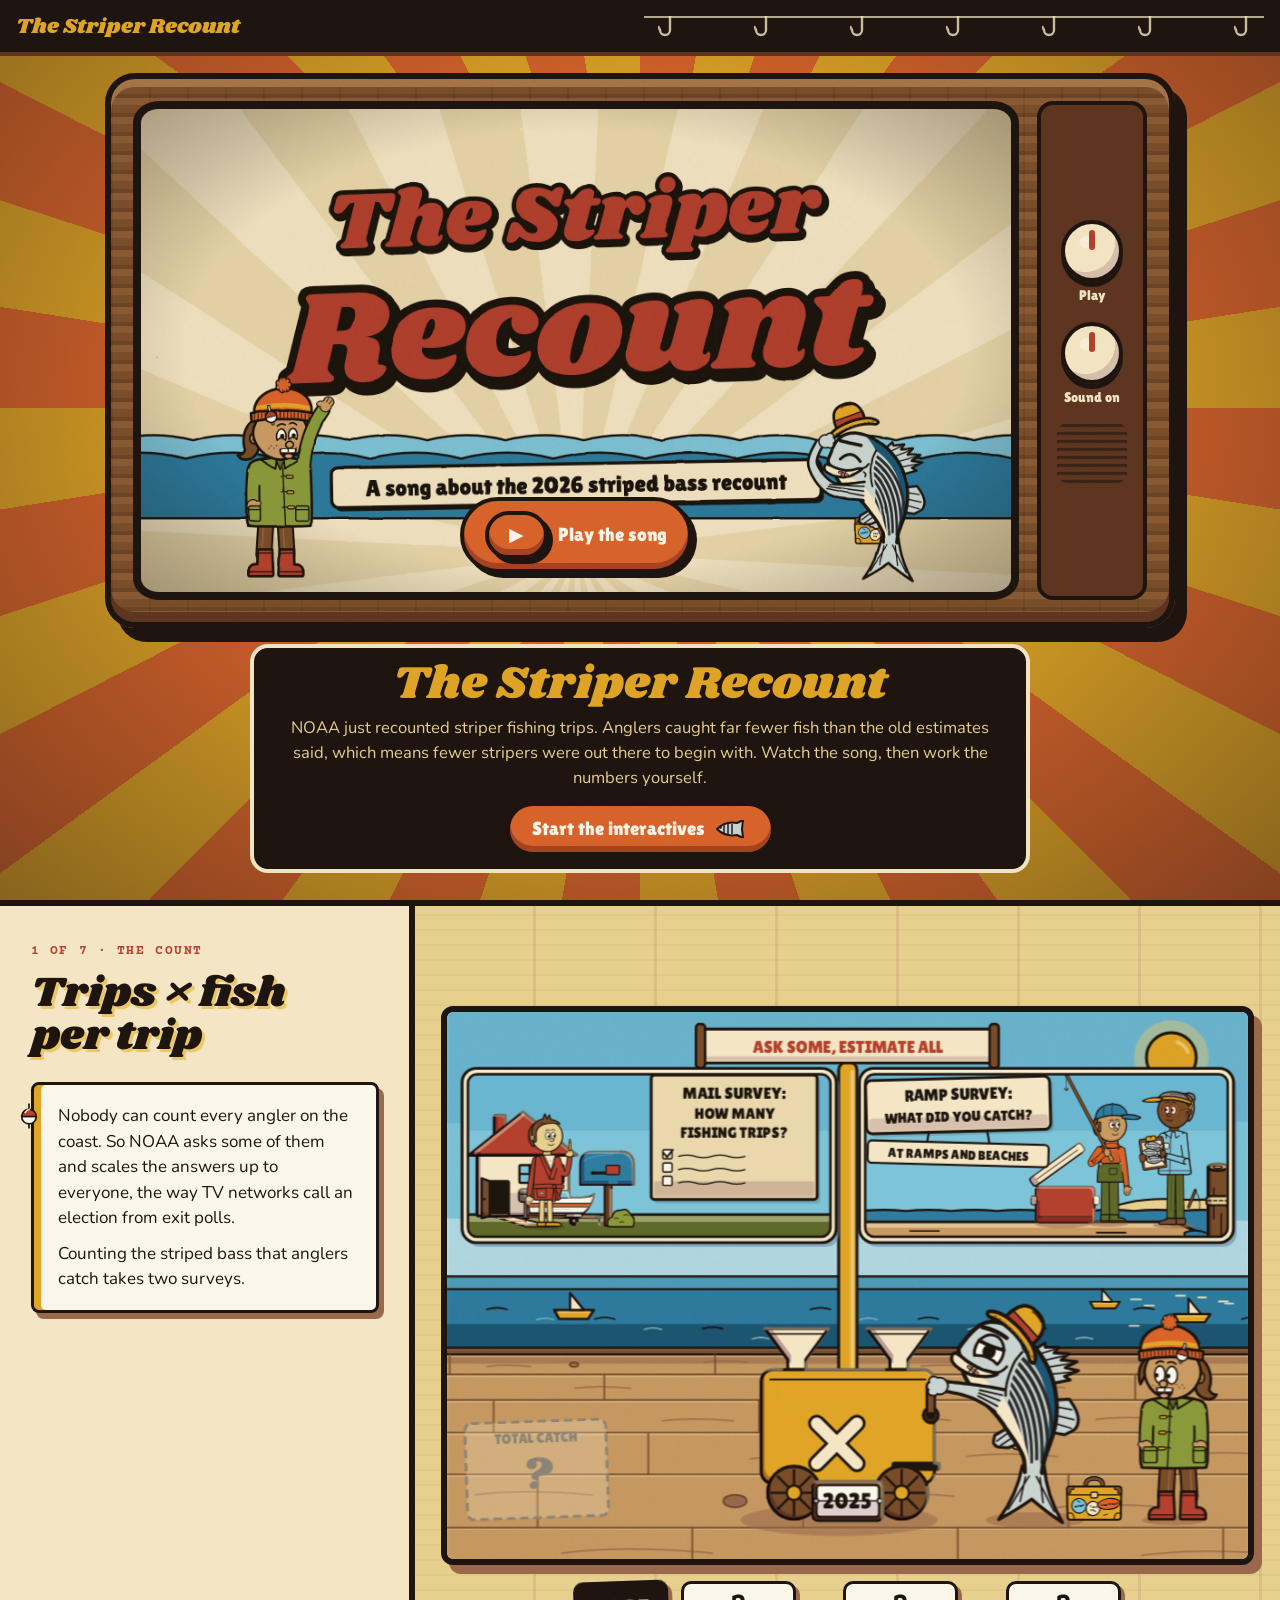
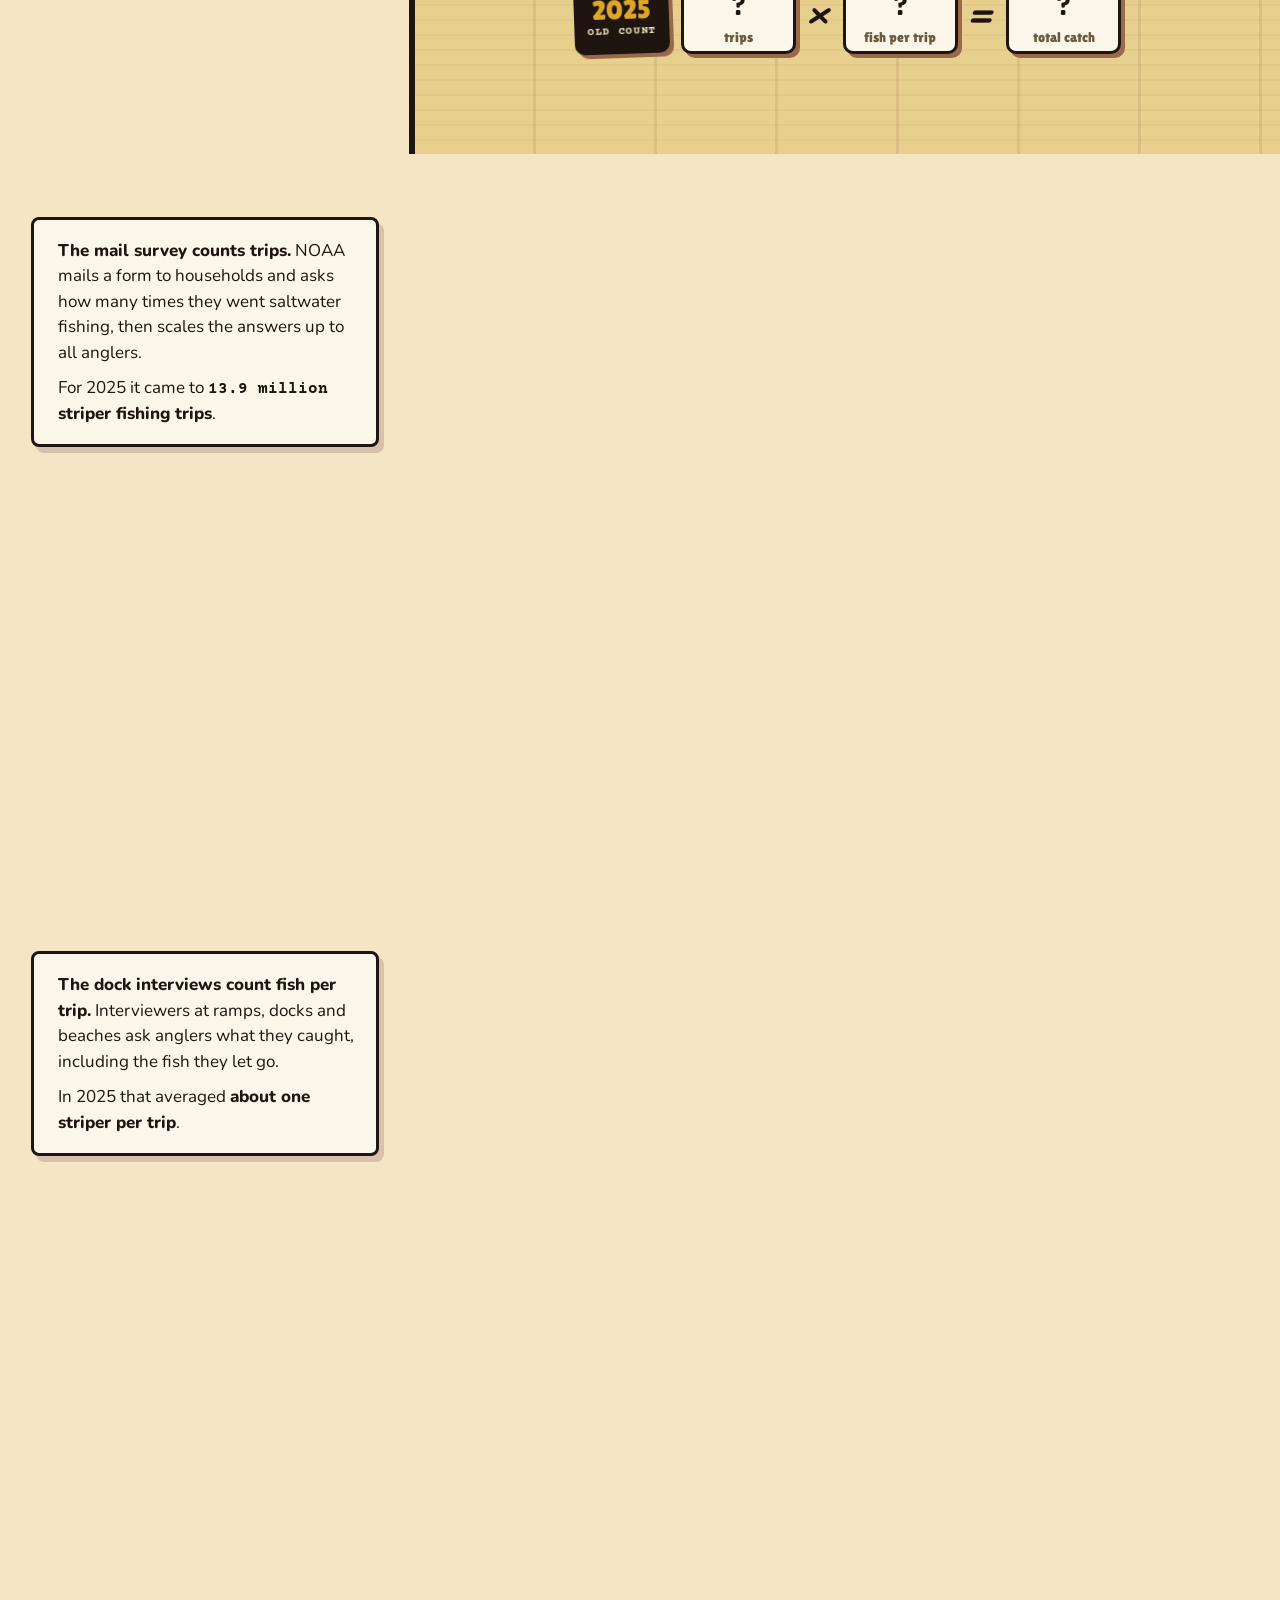
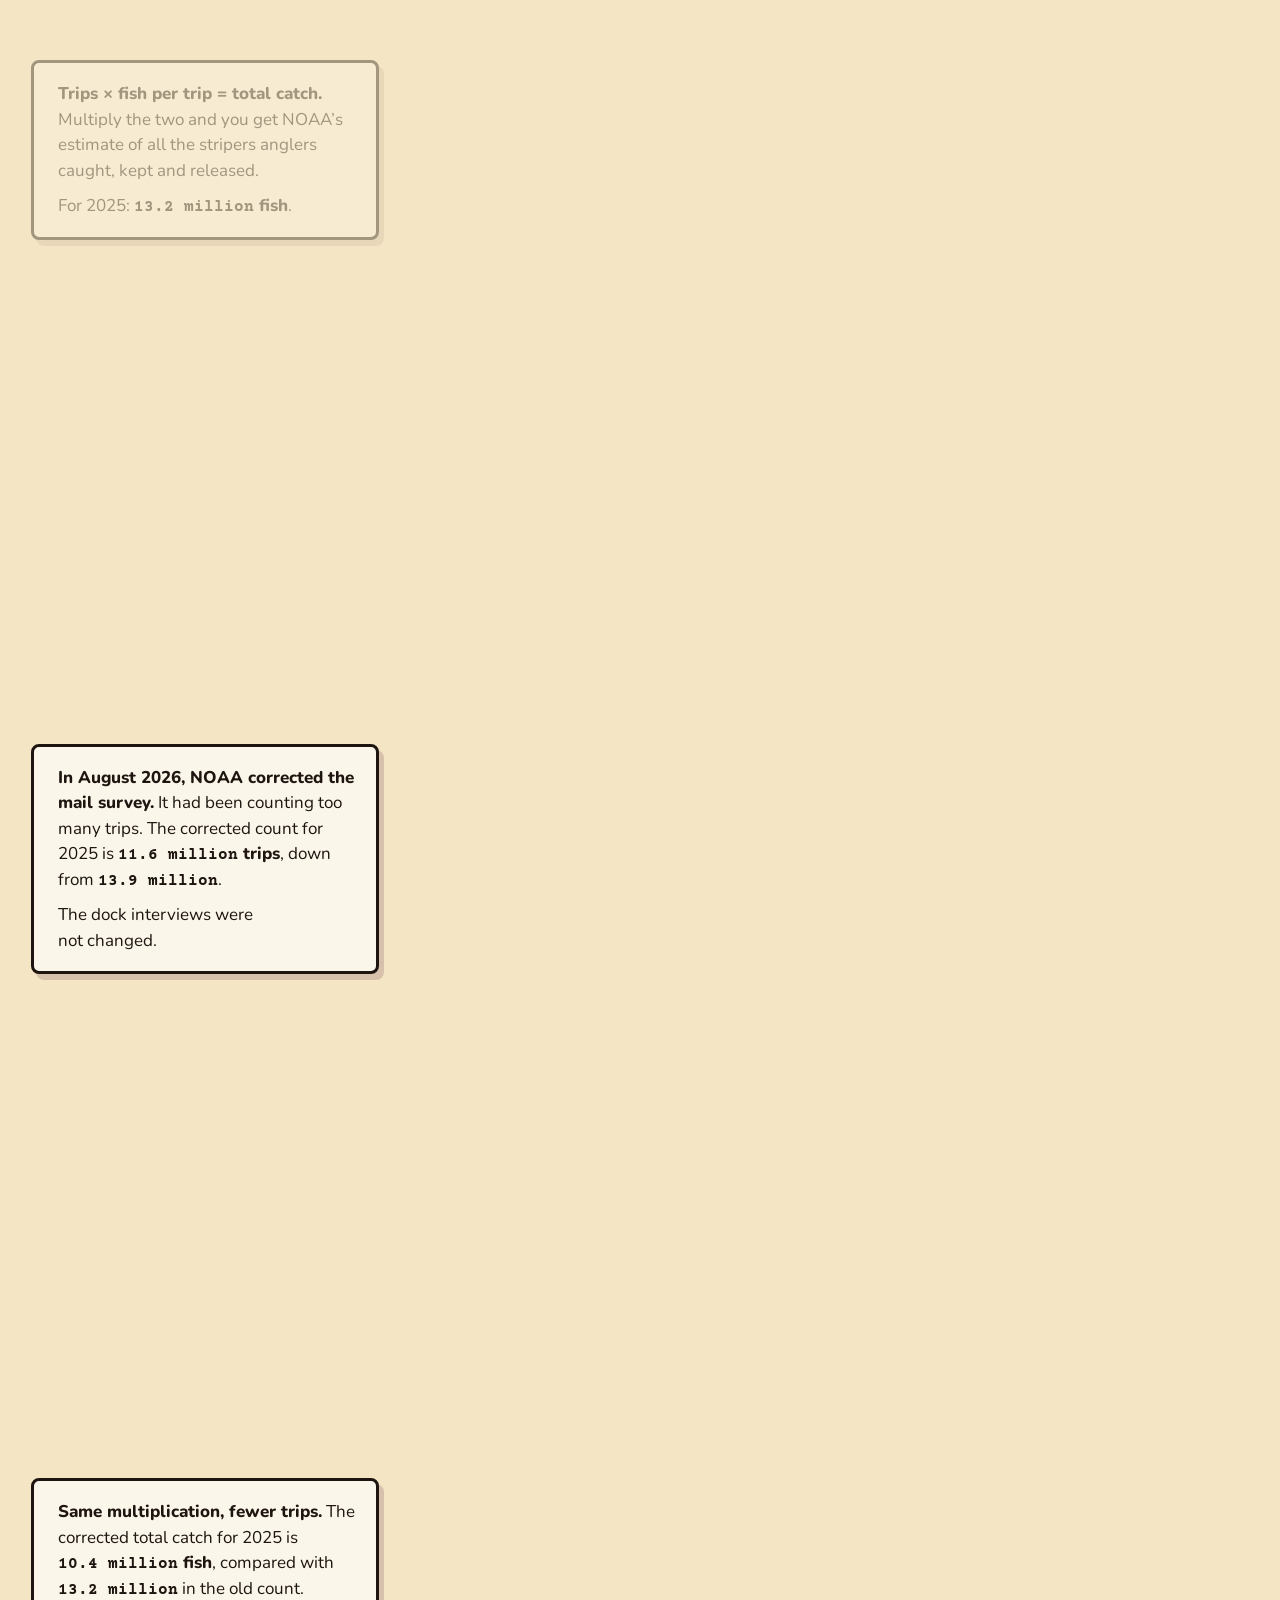
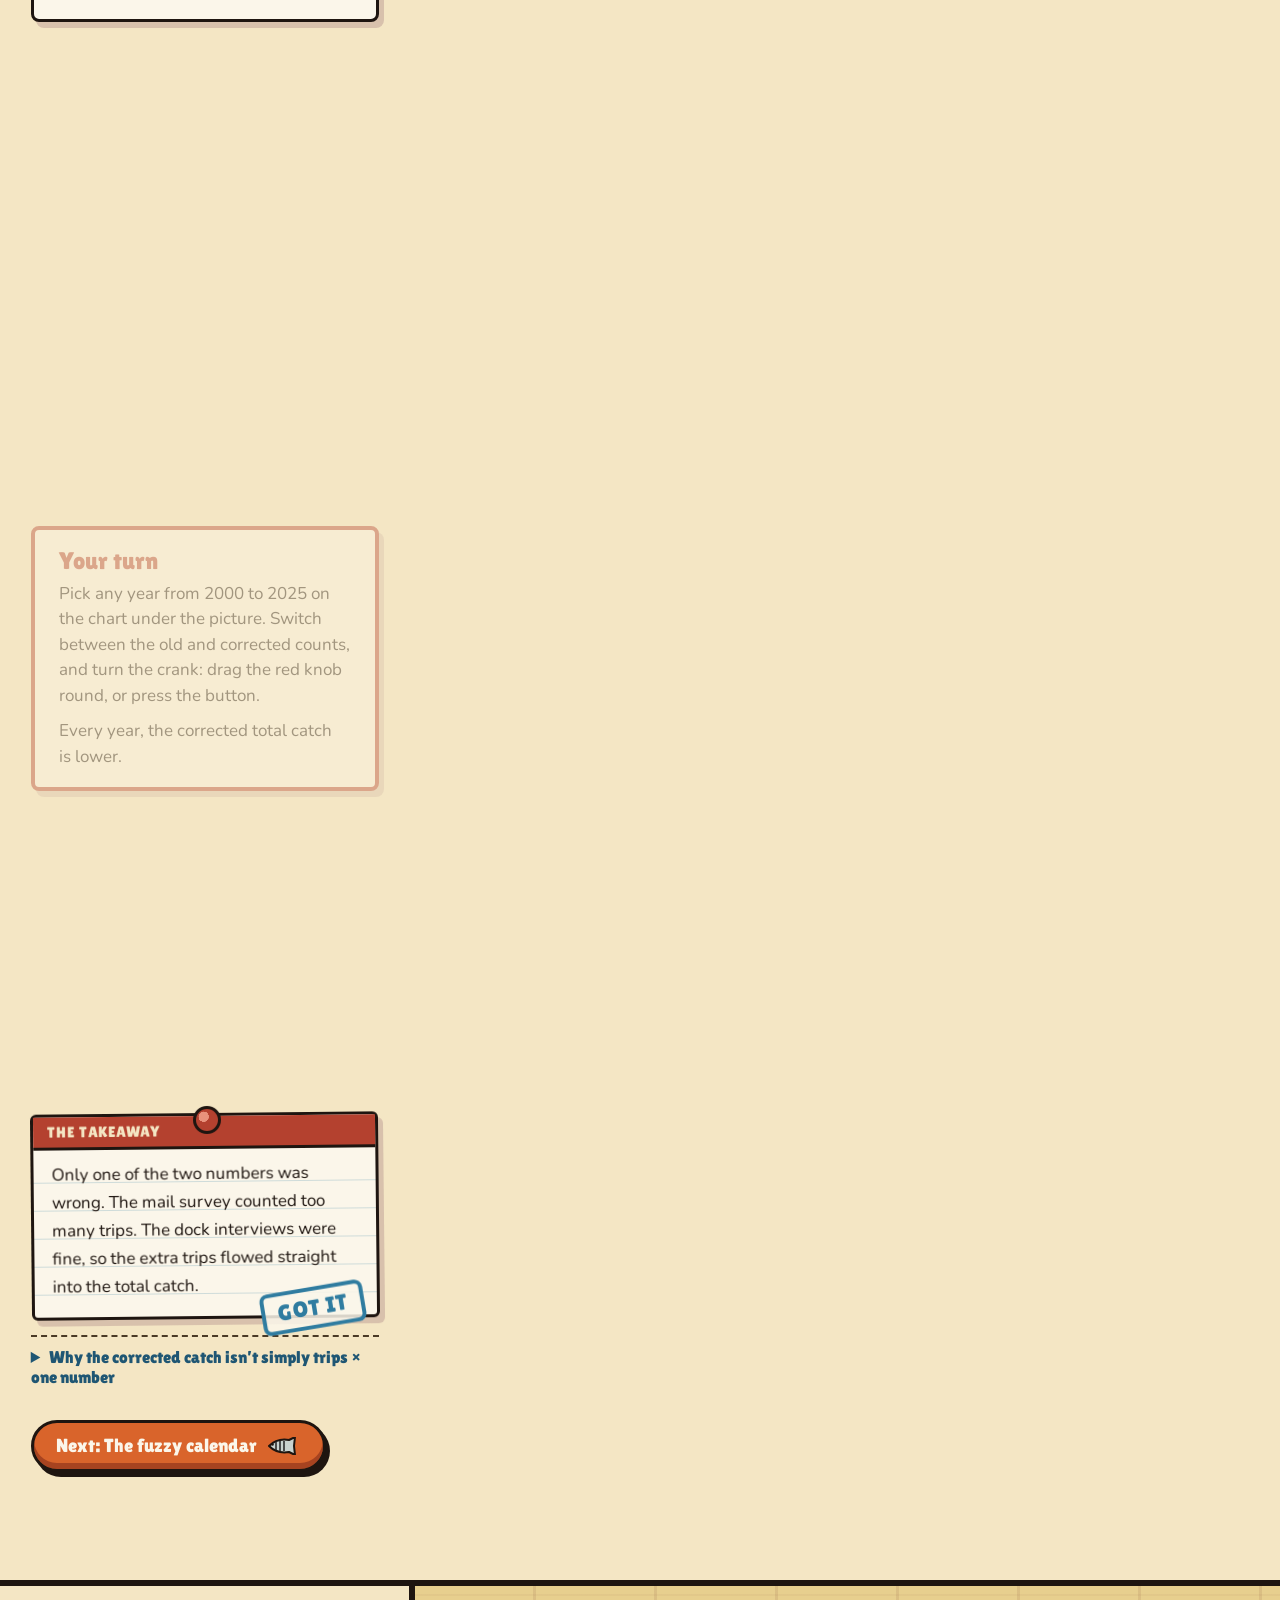
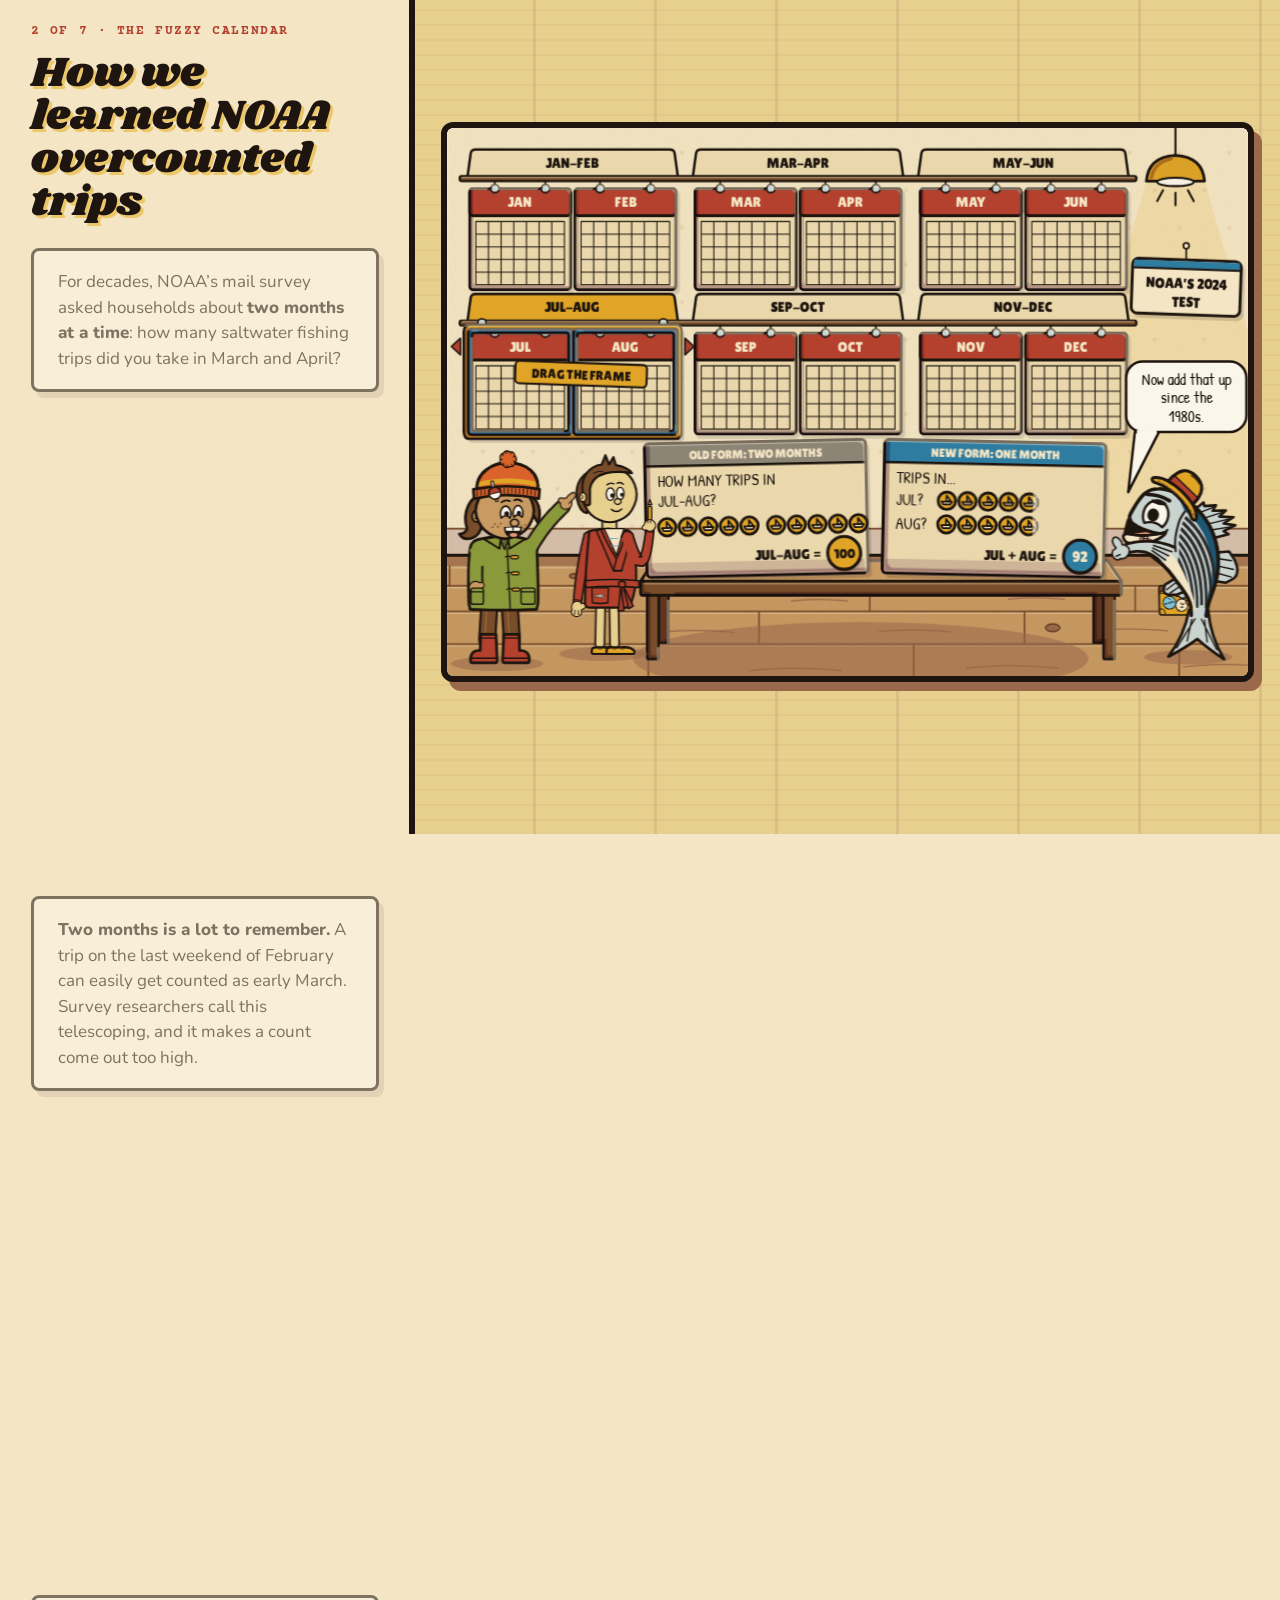
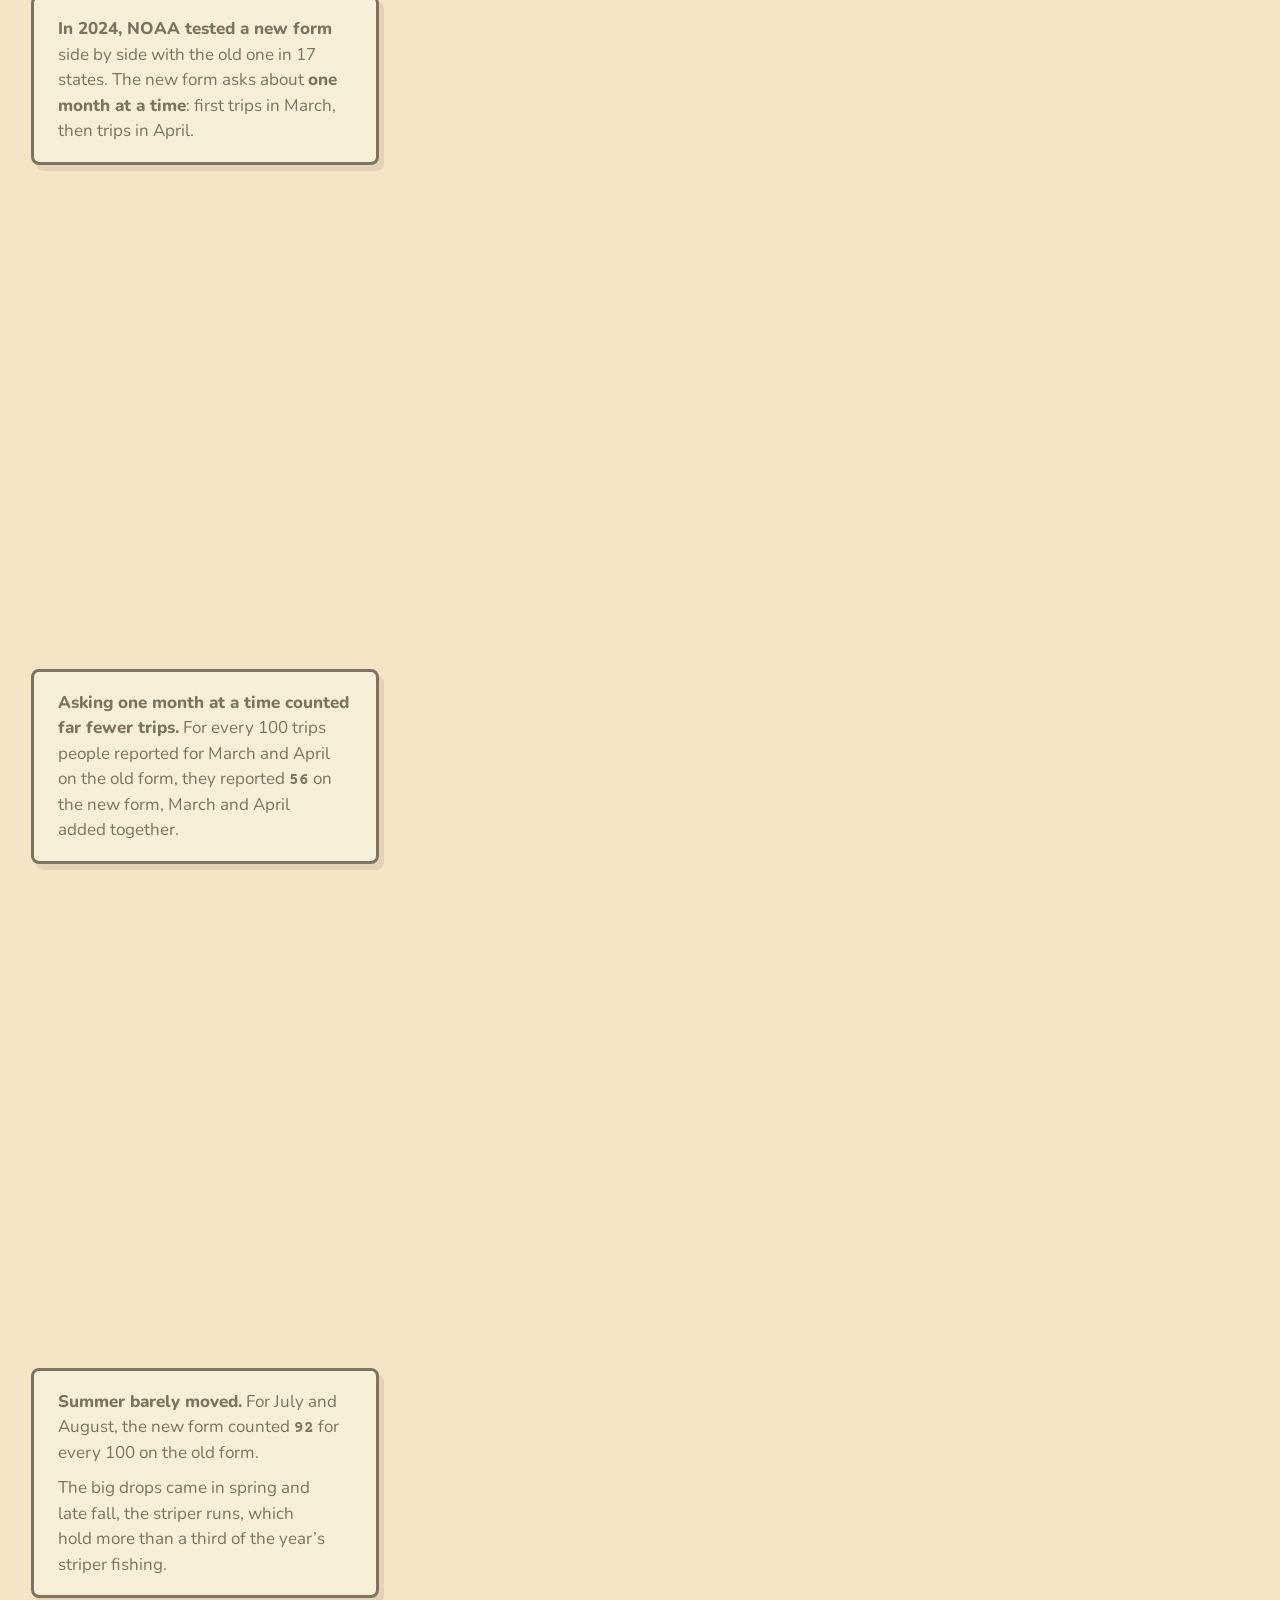
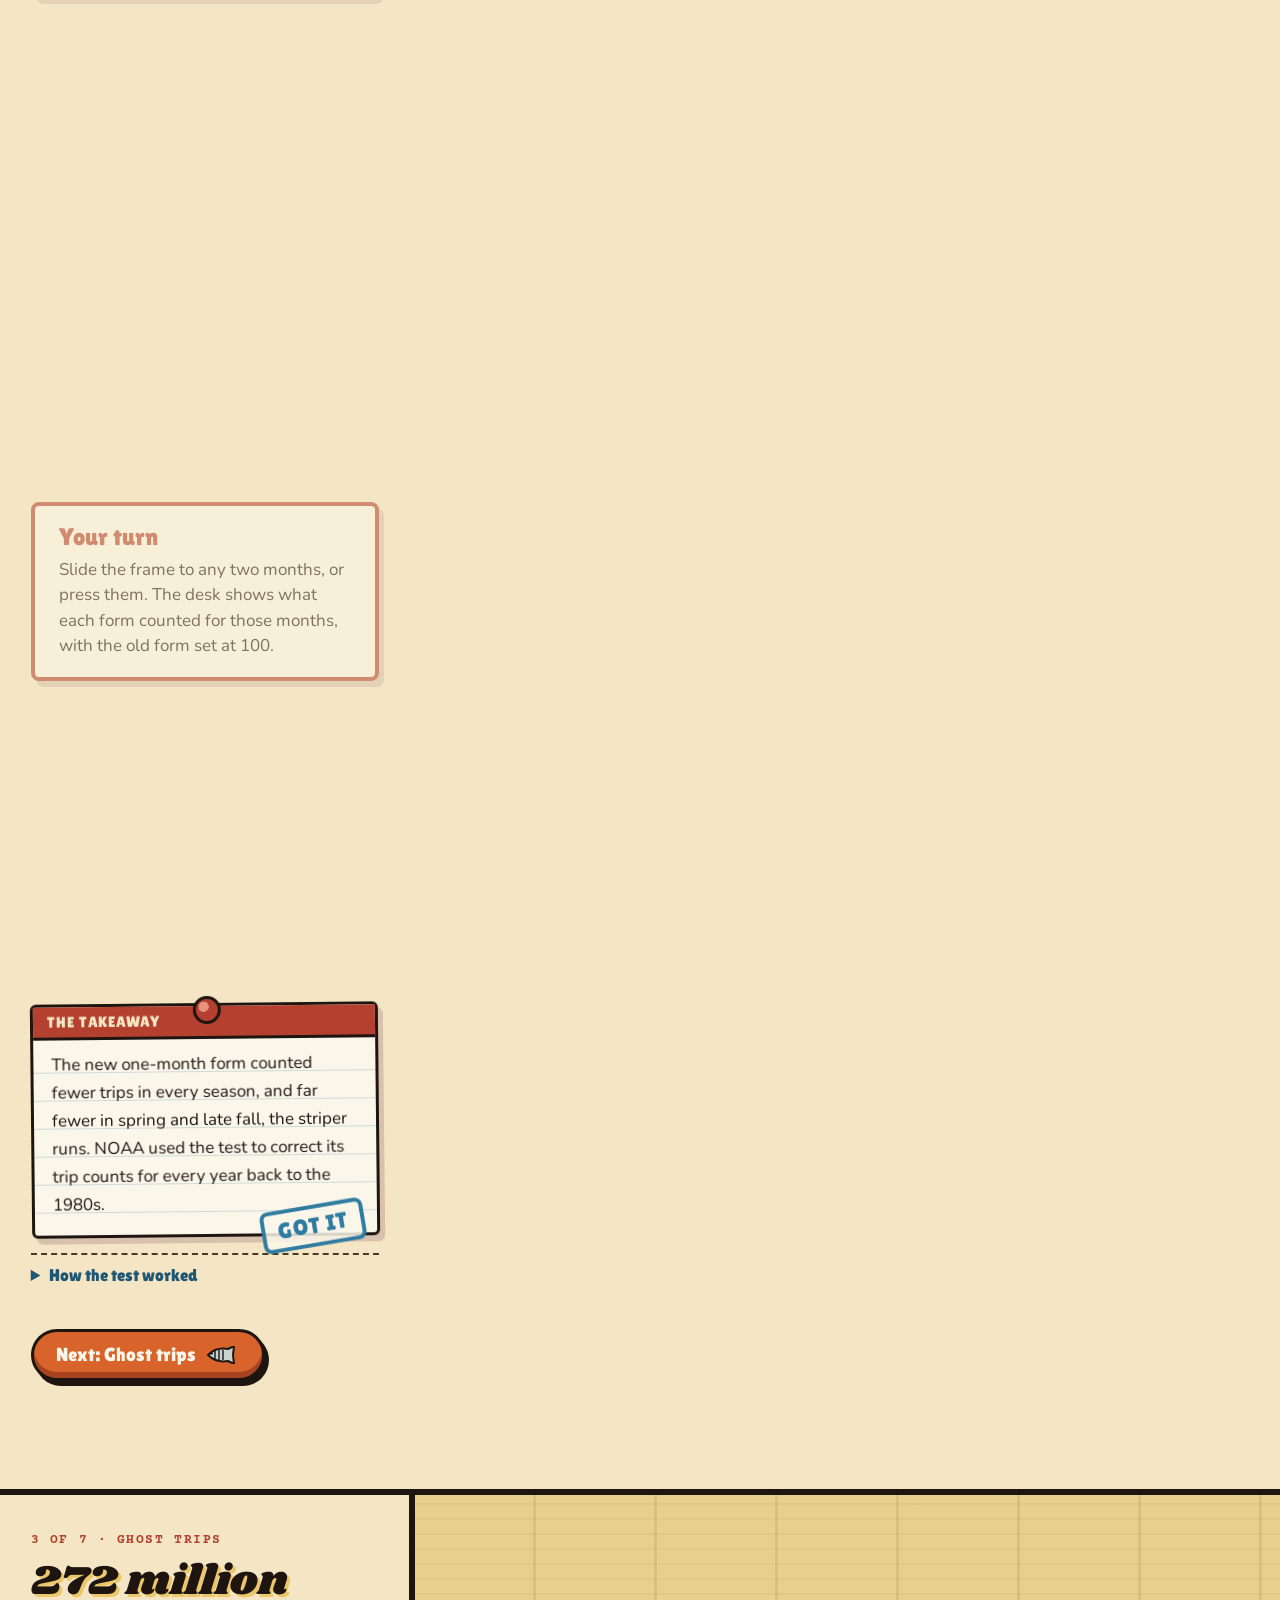
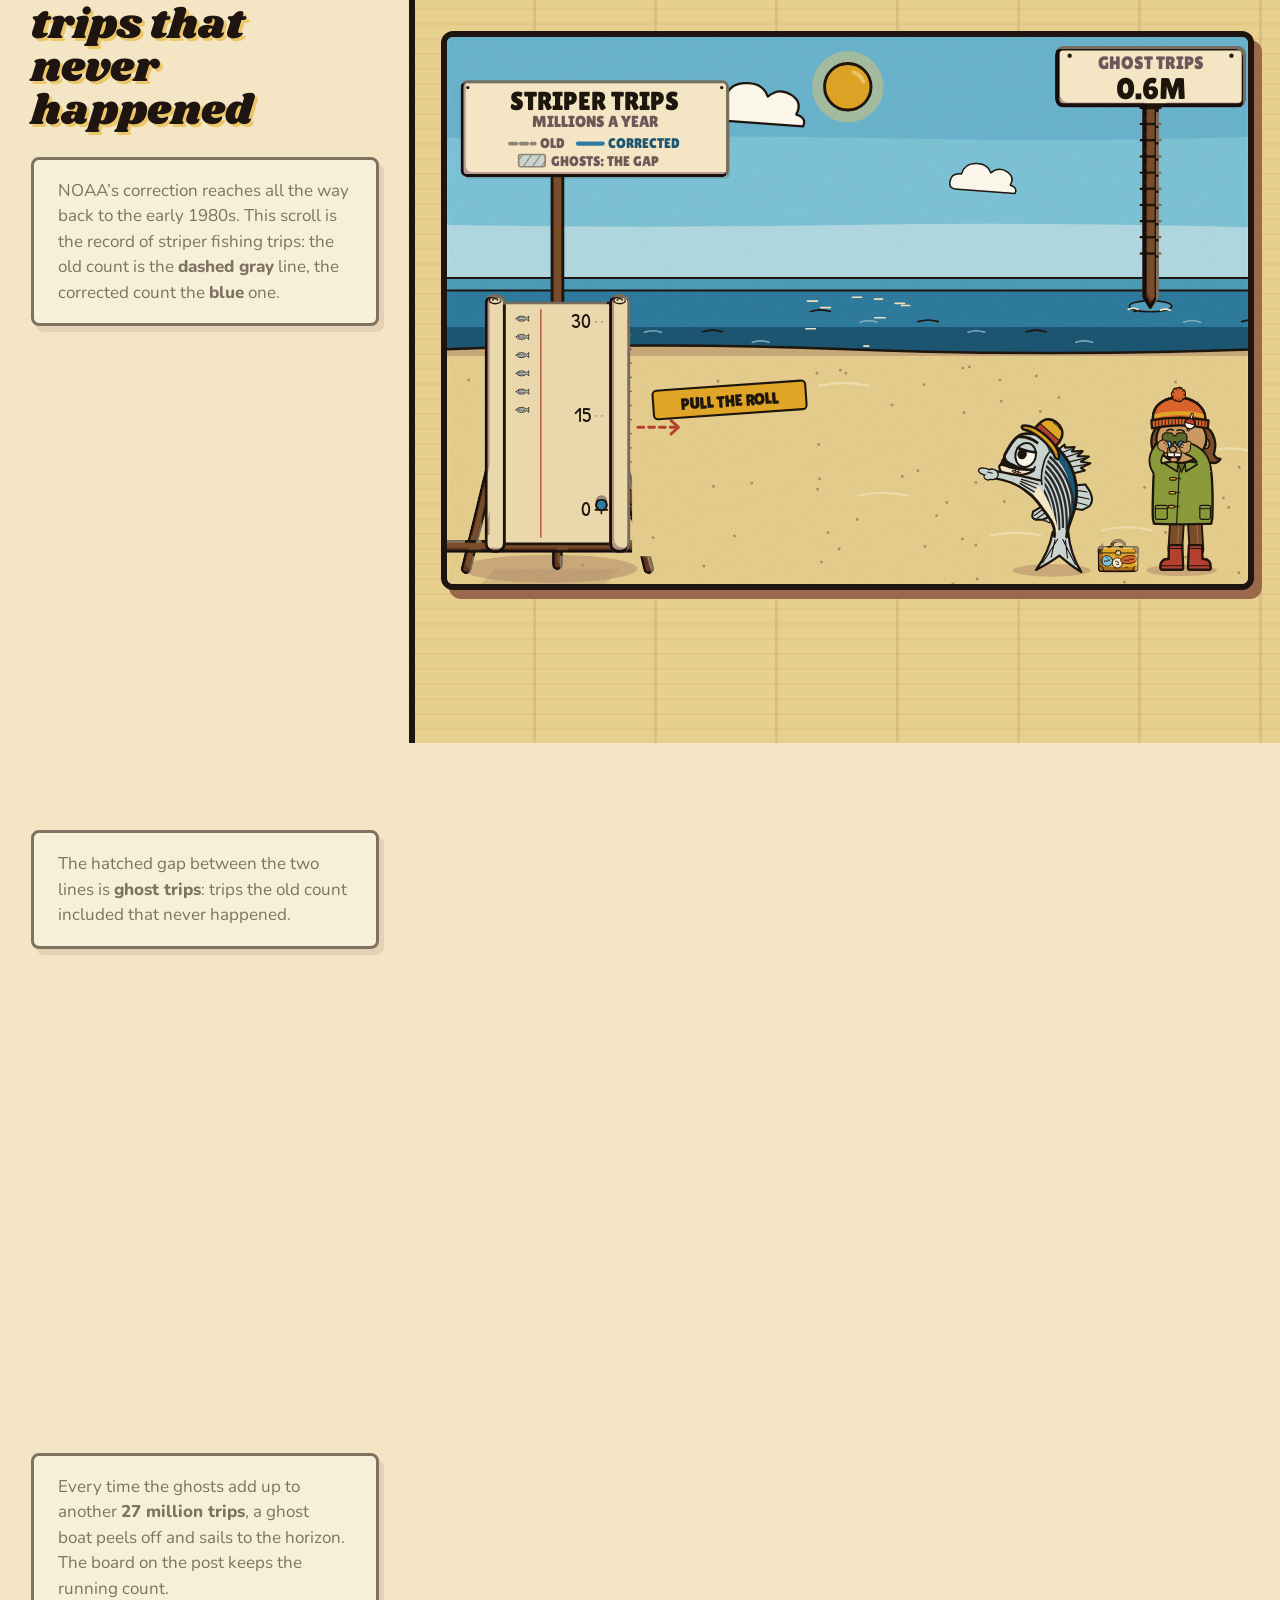
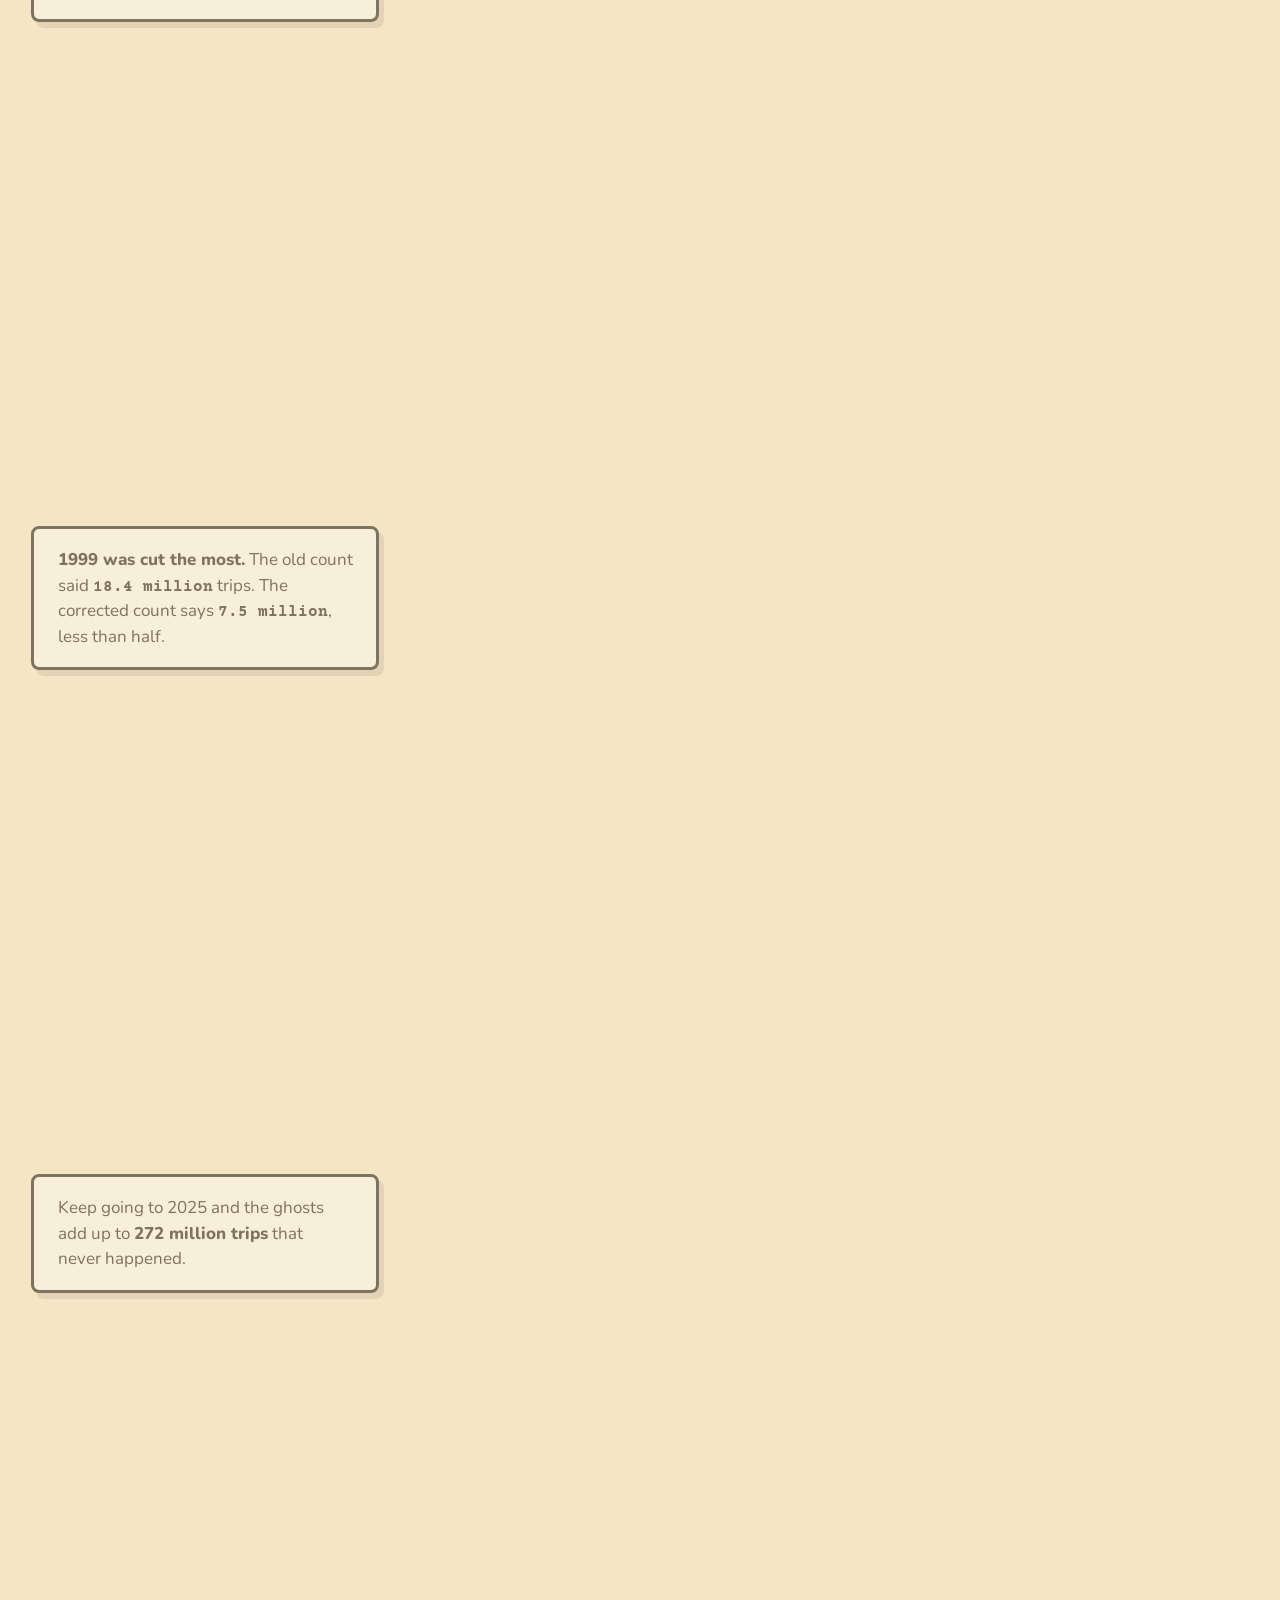
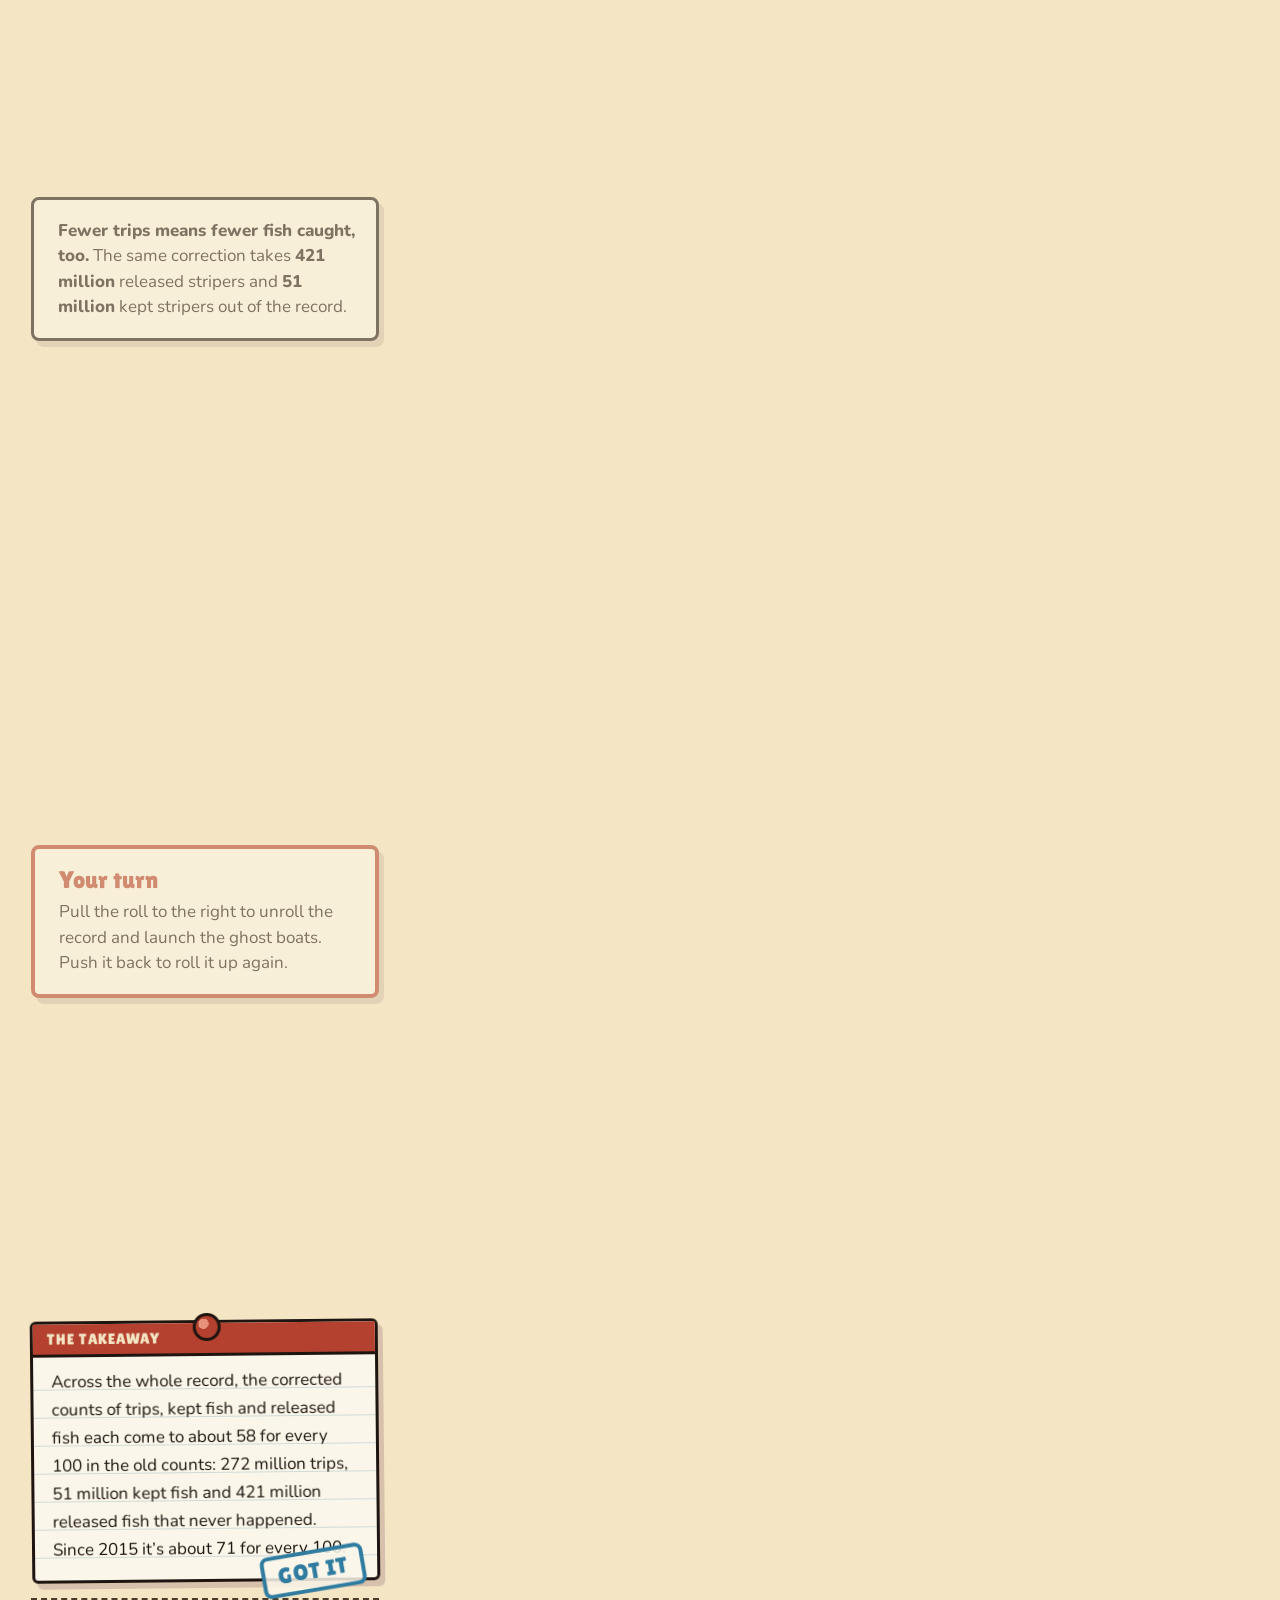
==== commit 75f9139f: "Fix the video controls on phones; version-stamp assets Co-Authored-By: Claude Opus 5.5 <noreply@anth" ====
--- a/index.html
+++ b/index.html
@@ -5,7 +5,7 @@
 <meta name="viewport" content="width=device-width, initial-scale=1">
 <title>The Striper Recount</title>
 <meta name="description" content="NOAA recounted striper fishing trips. Anglers caught far fewer fish than the old estimates said, which means fewer stripers were out there to begin with. A song, and the numbers to play with.">
-<link rel="icon" href="assets/favicon.svg" type="image/svg+xml">
+<link rel="icon" href="assets/favicon.svg?v=e86d05a1" type="image/svg+xml">
 <meta name="robots" content="noindex, nofollow">
 <meta property="og:type" content="website">
 <meta property="og:title" content="The Striper Recount">
@@ -18,14 +18,14 @@
 <link rel="preconnect" href="https://fonts.googleapis.com">
 <link rel="preconnect" href="https://fonts.gstatic.com" crossorigin>
 <link rel="stylesheet" href="https://fonts.googleapis.com/css2?family=Shrikhand&family=Lilita+One&family=Patrick+Hand&family=Courier+Prime:wght@400;700&family=Nunito:wght@400;700;800&display=swap">
-<link rel="stylesheet" href="assets/site.css">
+<link rel="stylesheet" href="assets/site.css?v=b3c9e97d">
 </head>
 <body data-mode="site" data-page="" class="site">
 <header class="topbar"><a class="brand" href="#top">The Striper Recount</a><nav class="line" id="dots" aria-label="The interactives"></nav></header>
 <section class="hero" id="top" aria-label="The song">
   <div class="tv">
     <div class="screen">
-      <video id="film" src="video/striper-recount.mp4" poster="video/poster.jpg" preload="metadata" playsinline></video>
+      <video id="film" src="video/striper-recount.mp4?v=51bf9c66" poster="video/poster.jpg?v=2aa5f123" preload="metadata" playsinline></video>
       <button class="bigplay" id="bigplay" type="button"><span><span aria-hidden="true">&#9654;</span> Play the song</span></button>
     </div>
     <div class="knobs">
@@ -52,25 +52,27 @@
   v.addEventListener('play',function(){b.hidden=true;v.controls=true;});
   // stop the song when the reader leaves it: a jump to the interactives (the Start button or a chapter
   // link), or scrolling the TV mostly off screen. It doesn't restart on its own when they scroll back.
-  function away(){if(!v.paused&&document.pictureInPictureElement!==v&&!document.fullscreenElement)v.pause();}
+  // (never while it fills the screen: iPhone fullscreen and picture in picture don't use the standard API)
+  function big(){return document.fullscreenElement||document.webkitFullscreenElement||document.pictureInPictureElement===v||v.webkitDisplayingFullscreen||(v.webkitPresentationMode&&v.webkitPresentationMode!=='inline');}
+  function away(){if(!v.paused&&!big())v.pause();}
   document.addEventListener('click',function(e){var a=e.target.closest&&e.target.closest('a[href^="#"],a[href$=".html"]');if(a&&a.getAttribute('href')!=='#top')away();});
   if('IntersectionObserver' in window)new IntersectionObserver(function(es){if(es[0].intersectionRatio<0.5)away();},{threshold:[0,0.25,0.5,0.75,1]}).observe(v);
   sync();})();
 </script>
 <main id="main"></main>
-<script src="assets/engine.js"></script>
-<script src="assets/kit.js"></script>
-<script src="assets/characters.js"></script>
-<script src="assets/data.js"></script>
-<script src="assets/site.js"></script>
-<script src="assets/sets.js"></script>
-<script src="assets/pages/count.js"></script>
-<script src="assets/pages/calendar.js"></script>
-<script src="assets/pages/ghosts.js"></script>
-<script src="assets/pages/pie.js"></script>
-<script src="assets/pages/removals.js"></script>
-<script src="assets/pages/states.js"></script>
-<script src="assets/pages/next.js"></script>
+<script src="assets/engine.js?v=059f5ee4"></script>
+<script src="assets/kit.js?v=9514e4a2"></script>
+<script src="assets/characters.js?v=803fe709"></script>
+<script src="assets/data.js?v=b7207e72"></script>
+<script src="assets/site.js?v=621dfed5"></script>
+<script src="assets/sets.js?v=d7dff41b"></script>
+<script src="assets/pages/count.js?v=4f397dbc"></script>
+<script src="assets/pages/calendar.js?v=1dcbaee4"></script>
+<script src="assets/pages/ghosts.js?v=9a1392cb"></script>
+<script src="assets/pages/pie.js?v=603cd6e3"></script>
+<script src="assets/pages/removals.js?v=05430bc9"></script>
+<script src="assets/pages/states.js?v=5d7a9b17"></script>
+<script src="assets/pages/next.js?v=00ee0ec4"></script>
 <script>SITE.boot();</script>
 </body>
 </html>
--- a/assets/site.css
+++ b/assets/site.css
@@ -152,6 +152,7 @@
 .knob[aria-pressed="true"] i{transform:rotate(120deg)}
 .knob:active i{box-shadow:0 2px 0 var(--ink)}
 .speaker{width:70px;height:60px;border-radius:10px;background:repeating-linear-gradient(0deg,var(--ink) 0 3px,transparent 3px 8px);opacity:.55}
+.bigplay[hidden]{display:none}   /* once the song starts, the player's own controls get every tap */
 .bigplay{position:absolute;inset:0;display:flex;align-items:flex-end;justify-content:center;padding:0 0 2.2%;background:transparent;border:0;cursor:pointer}
 .bigplay span{display:flex;align-items:center;gap:10px;padding:clamp(6px,.8vw,11px) clamp(14px,1.6vw,24px);border-radius:999px;background:var(--orange);color:var(--white);border:4px solid var(--ink);font:400 clamp(14px,1.5vw,23px)/1 var(--f-label);box-shadow:inset 0 -6px 0 var(--sh-orange),5px 5px 0 var(--ink);animation:bob 1.6s steps(4,end) infinite}
 @keyframes bob{0%,100%{transform:translateY(0)}50%{transform:translateY(-4px)}}
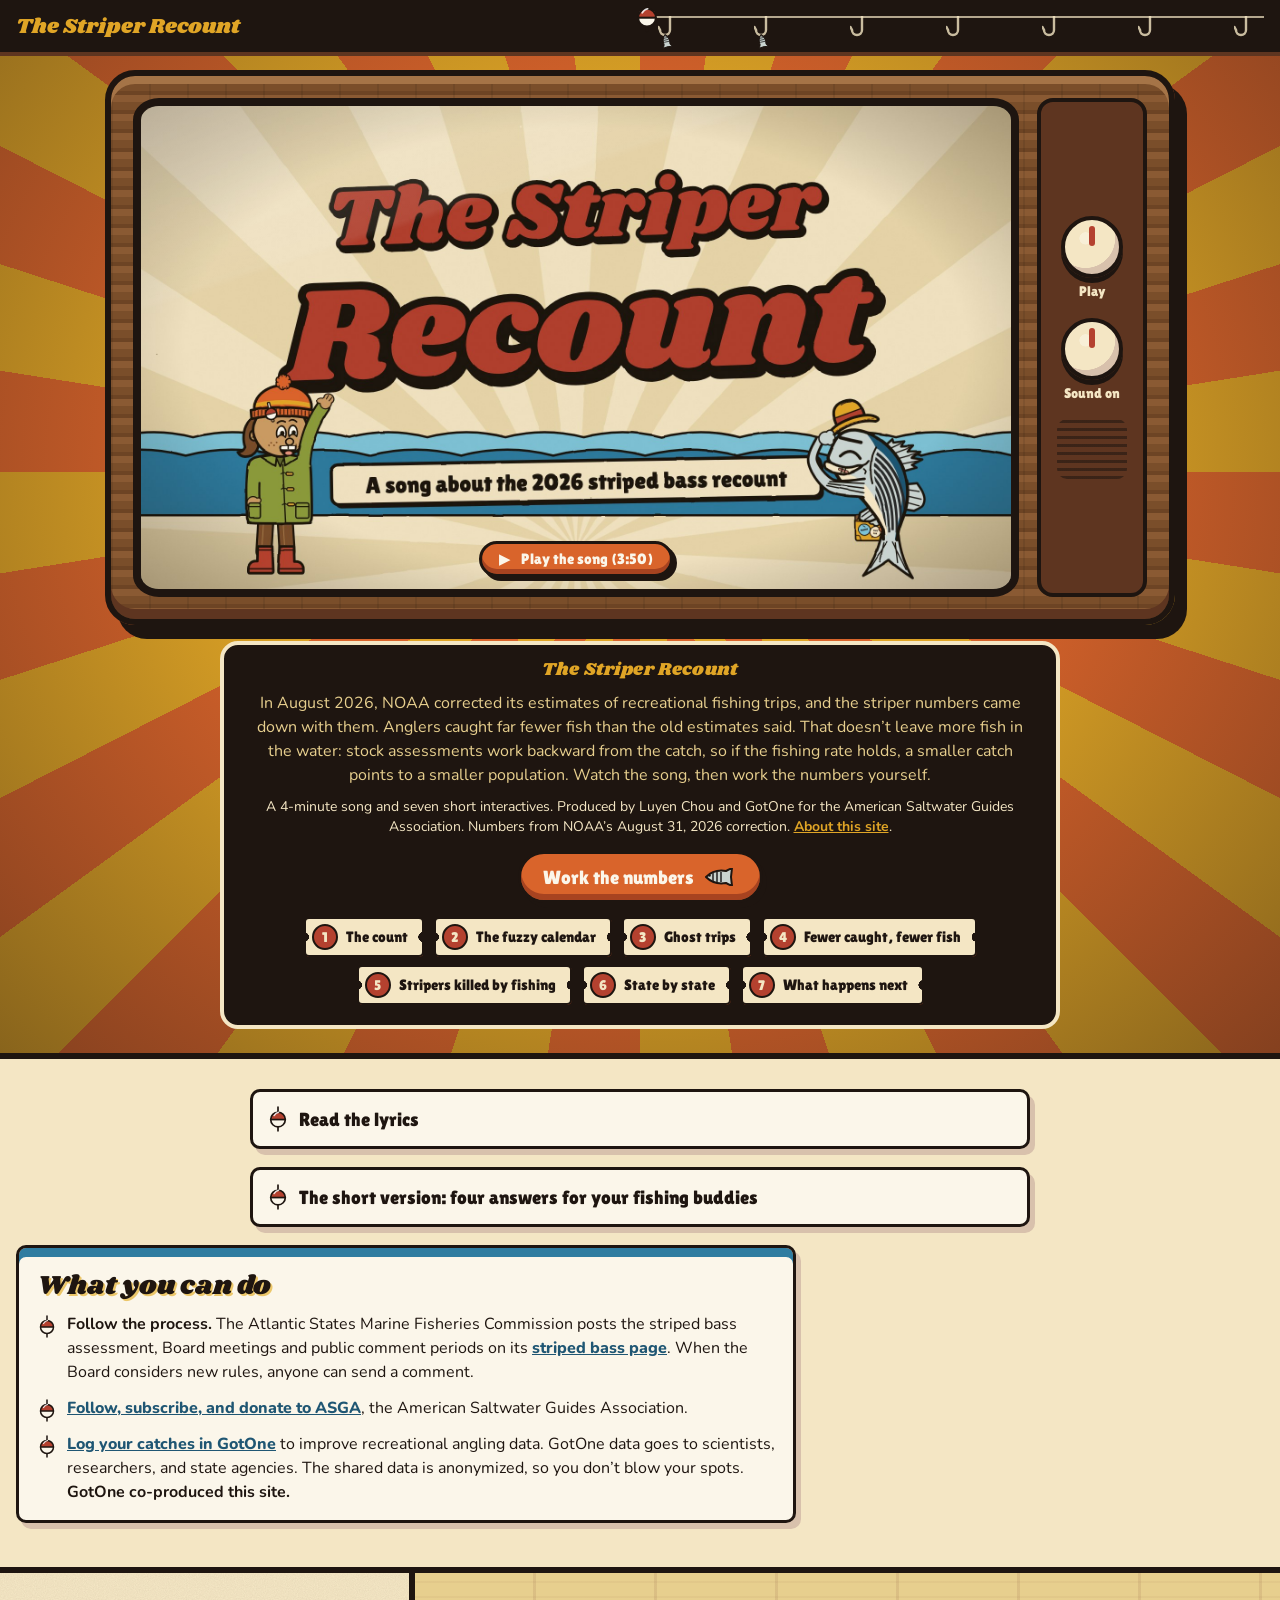
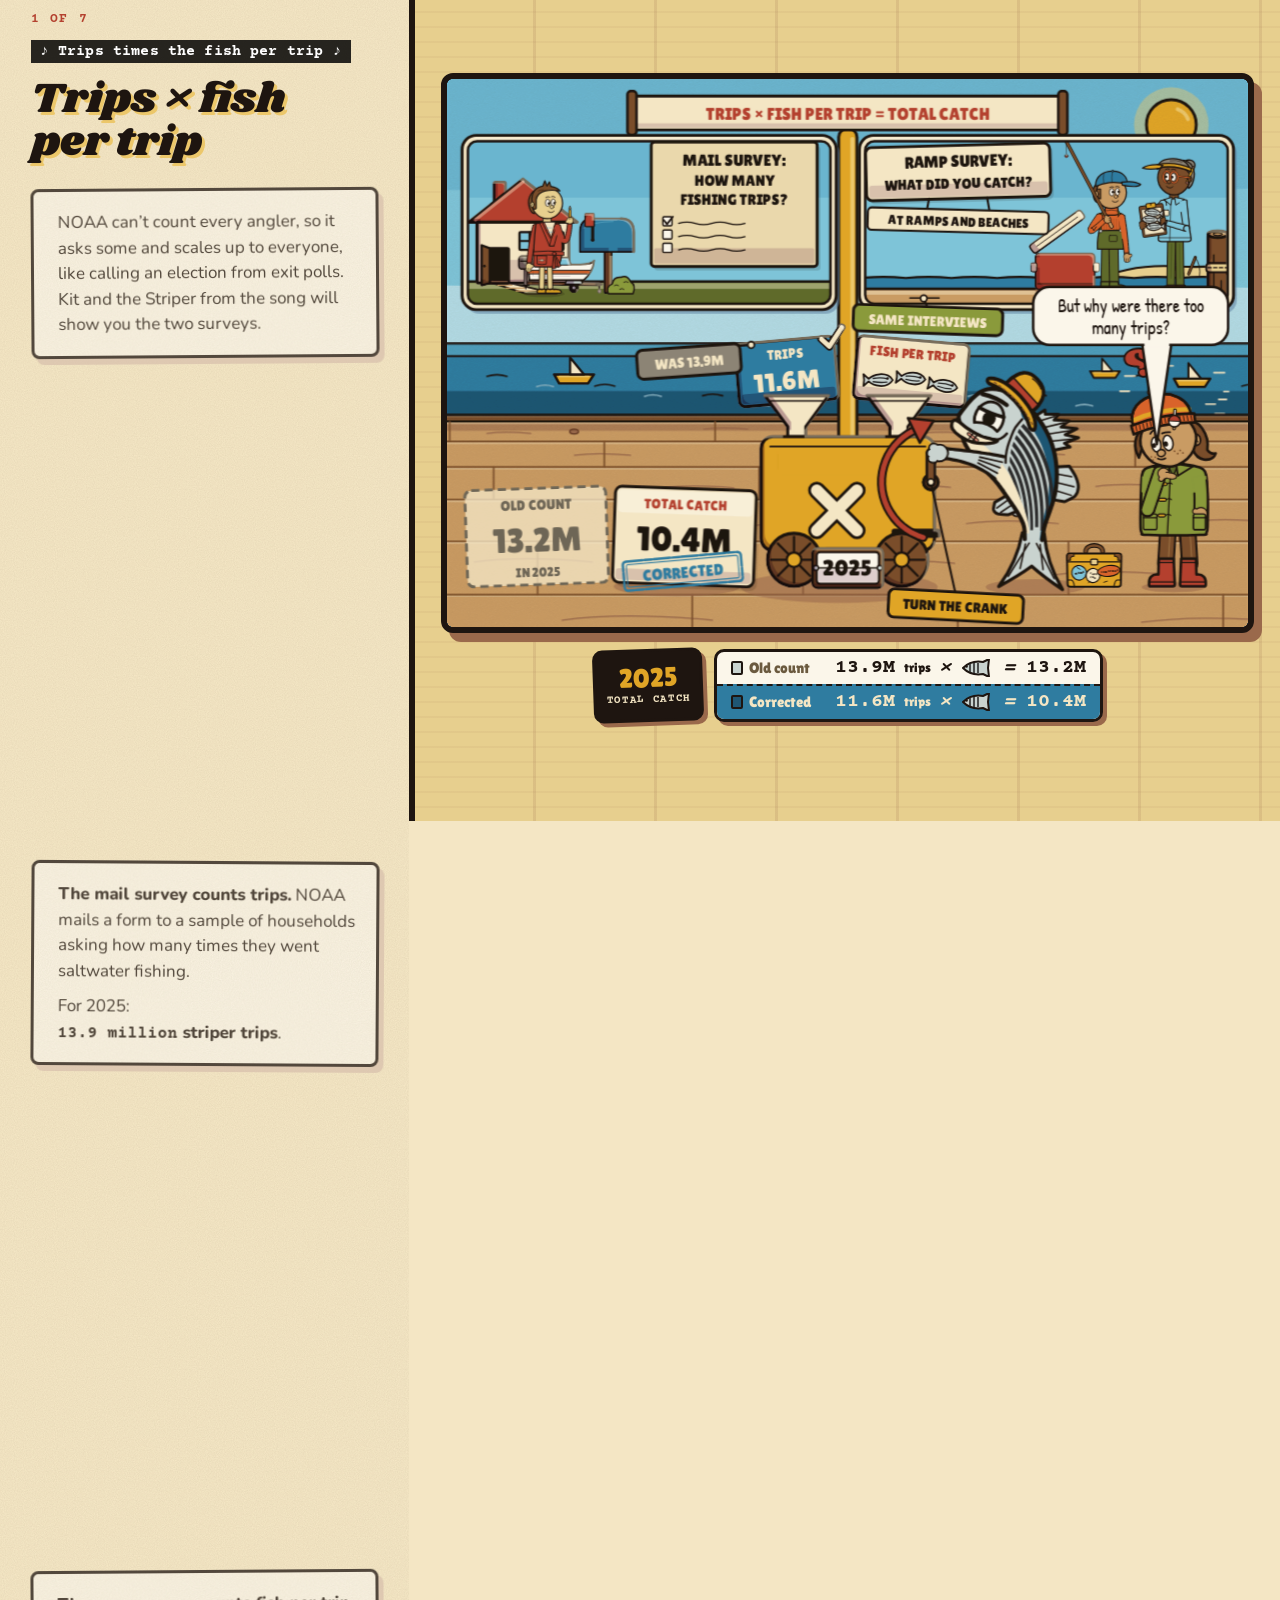
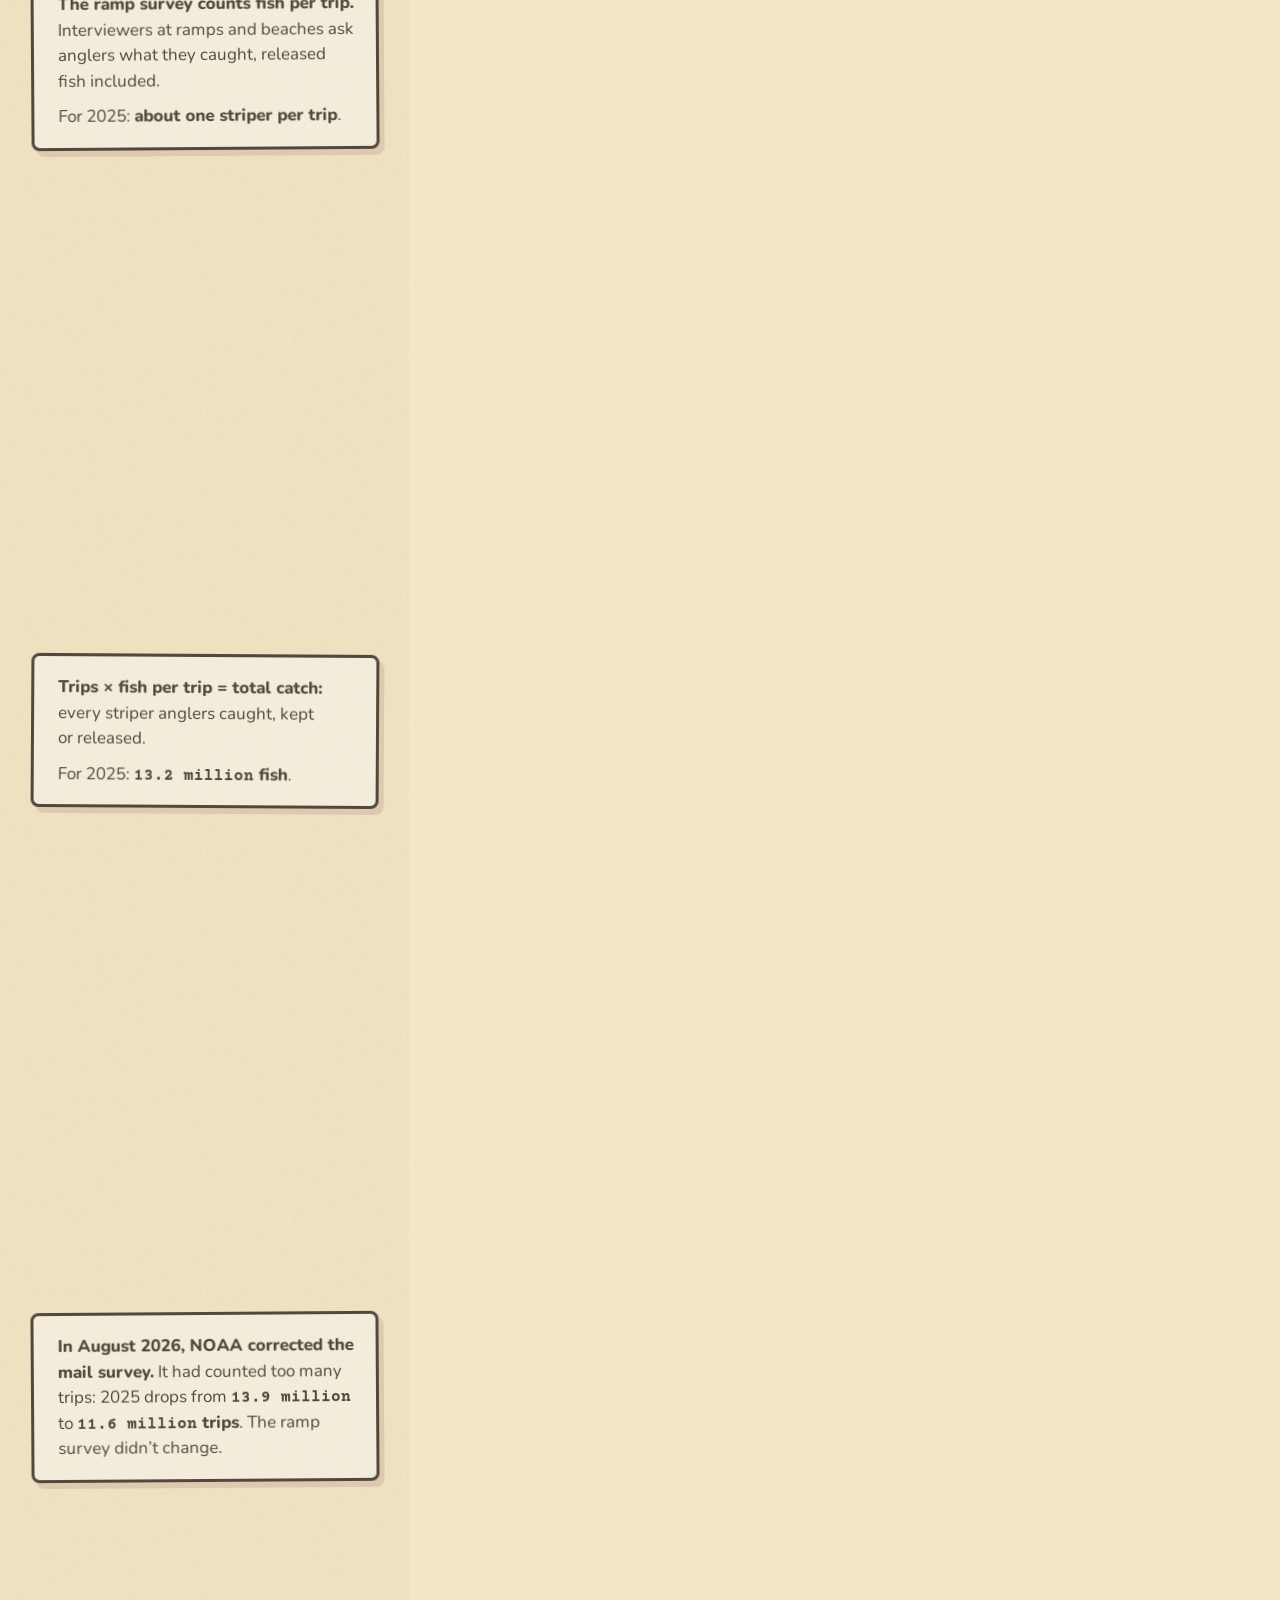
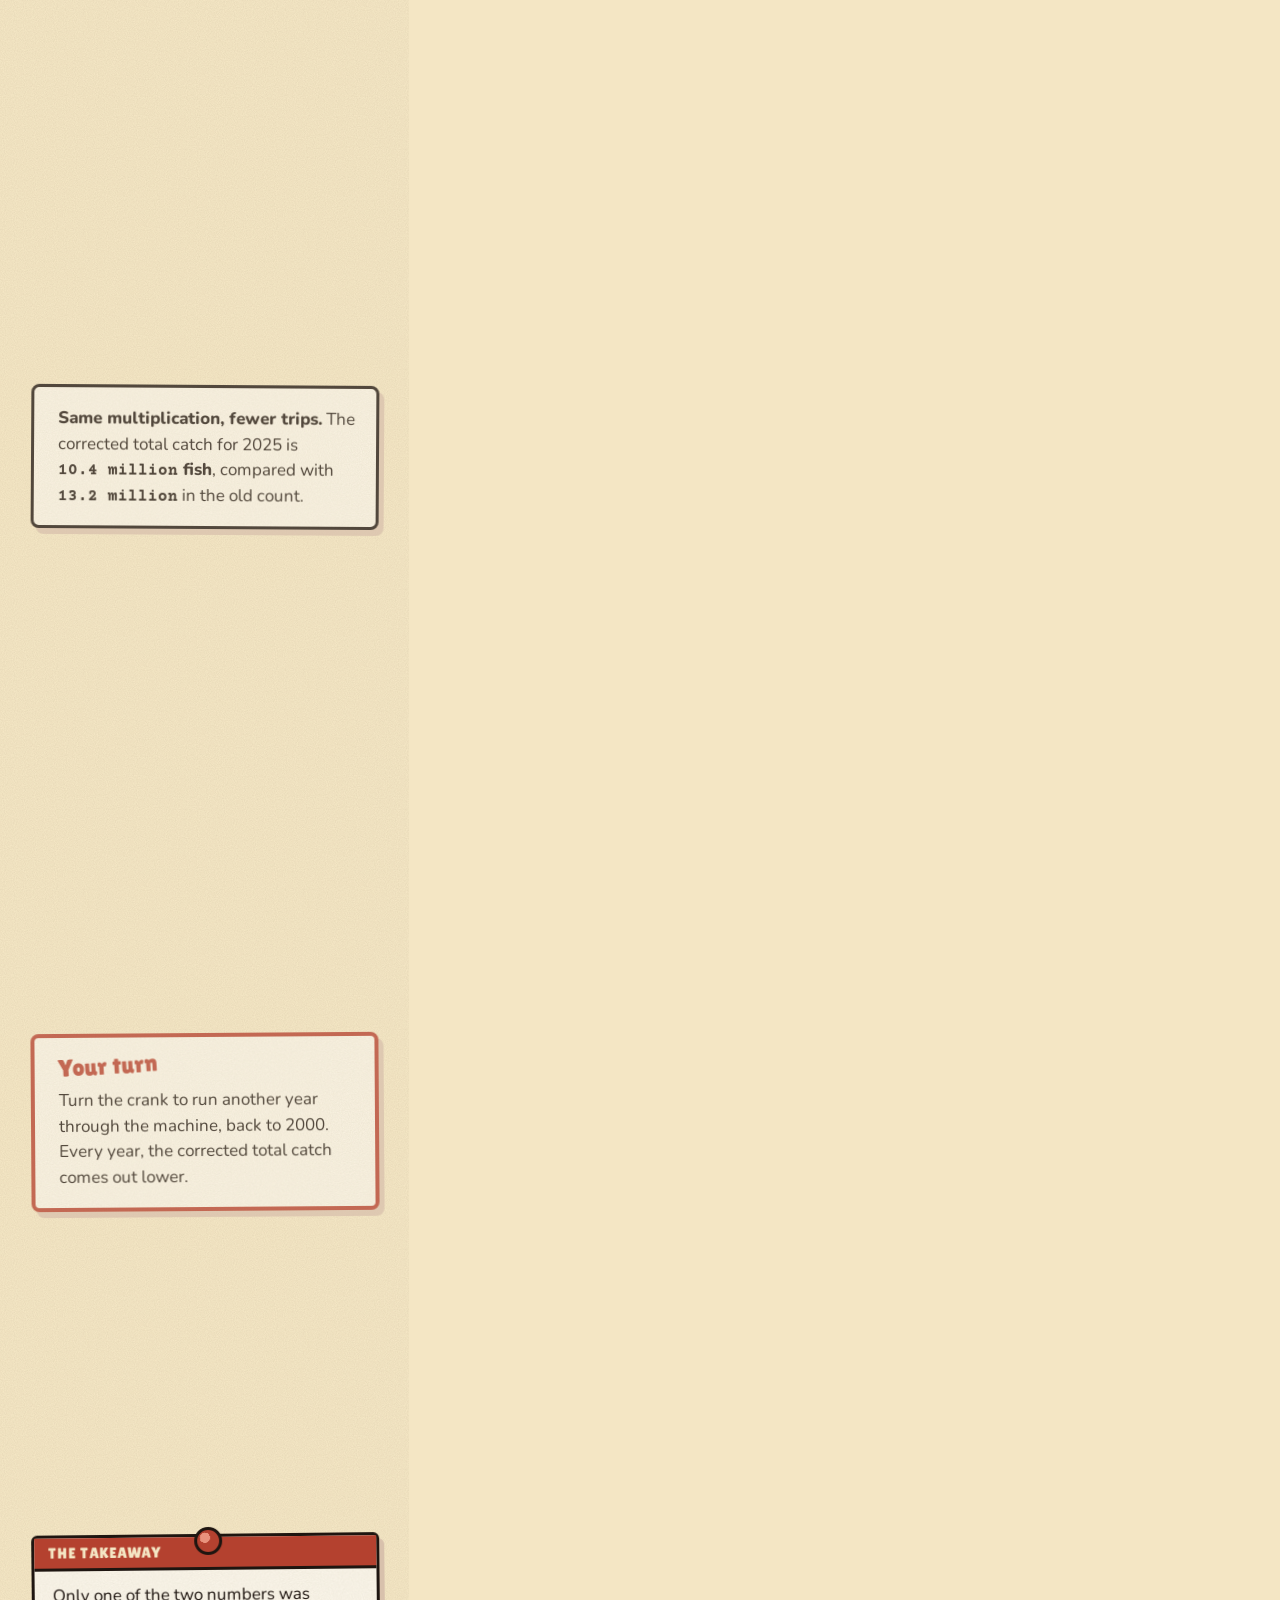
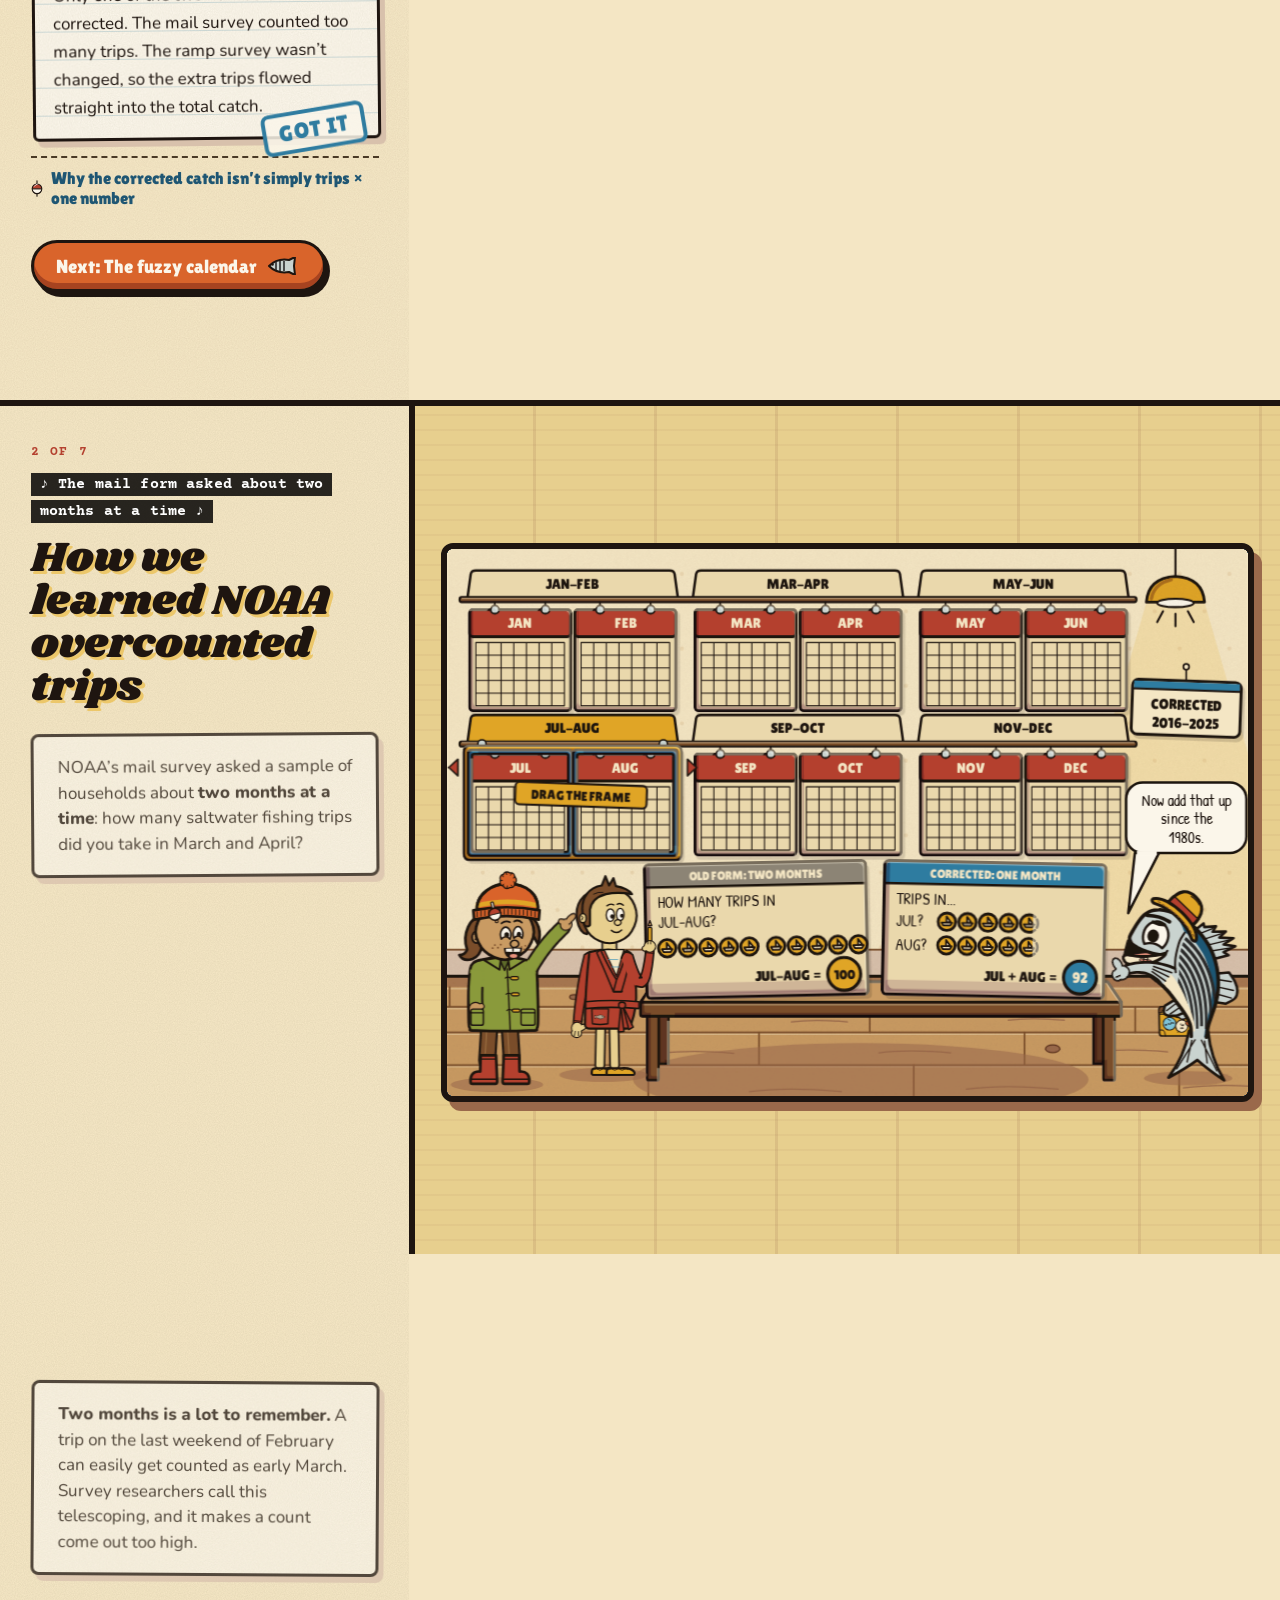
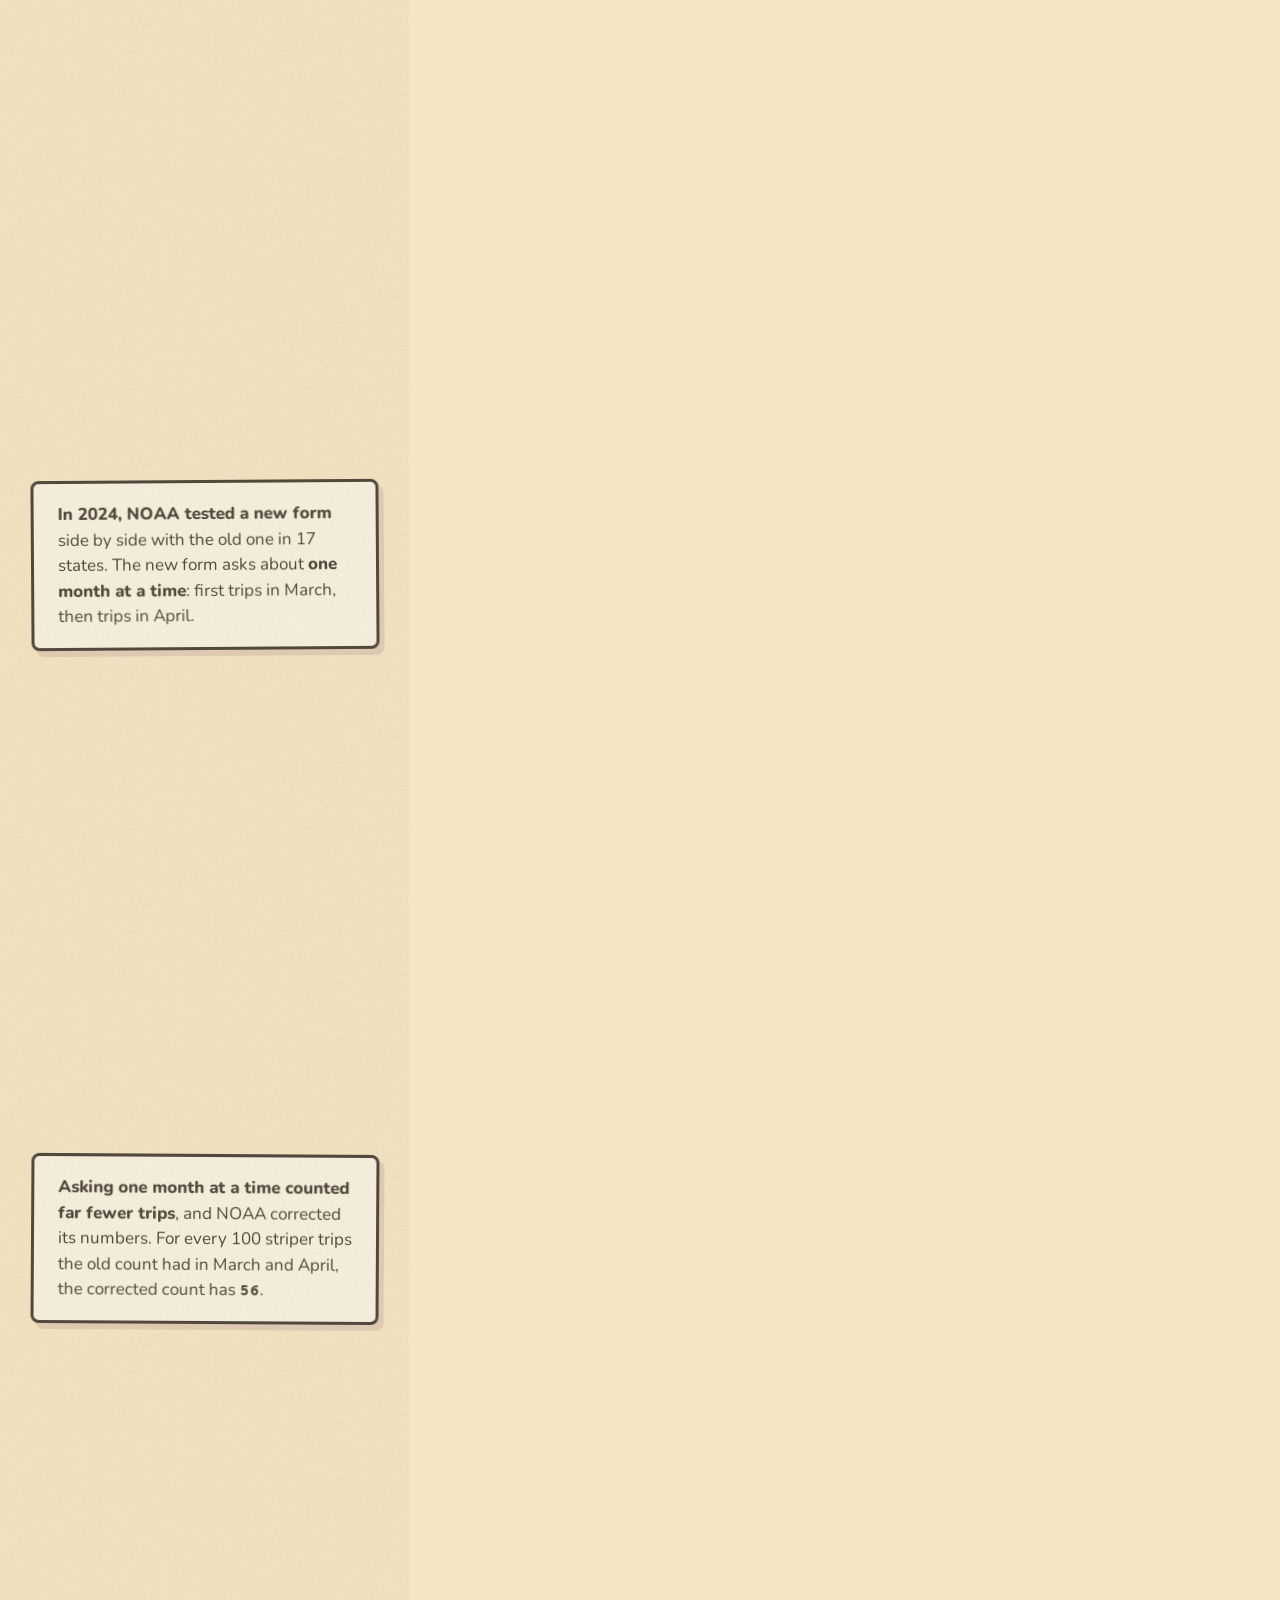
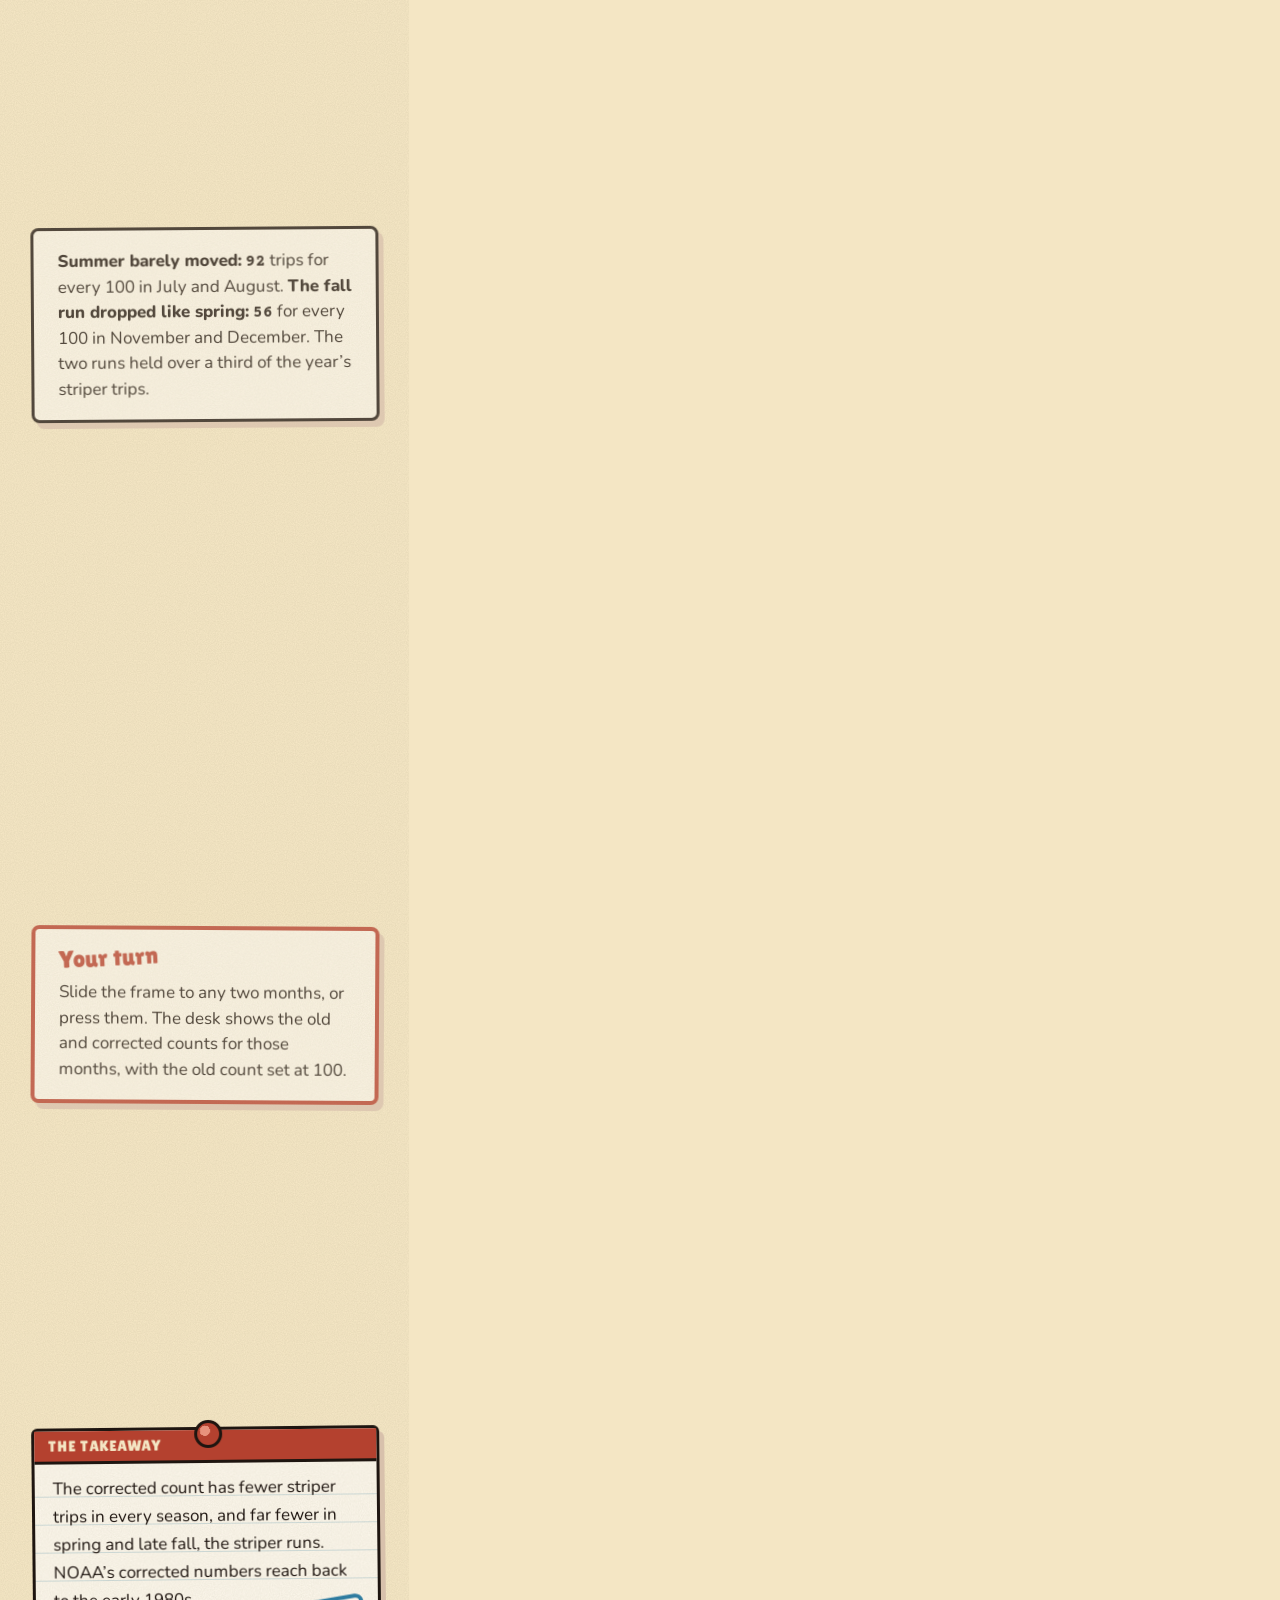
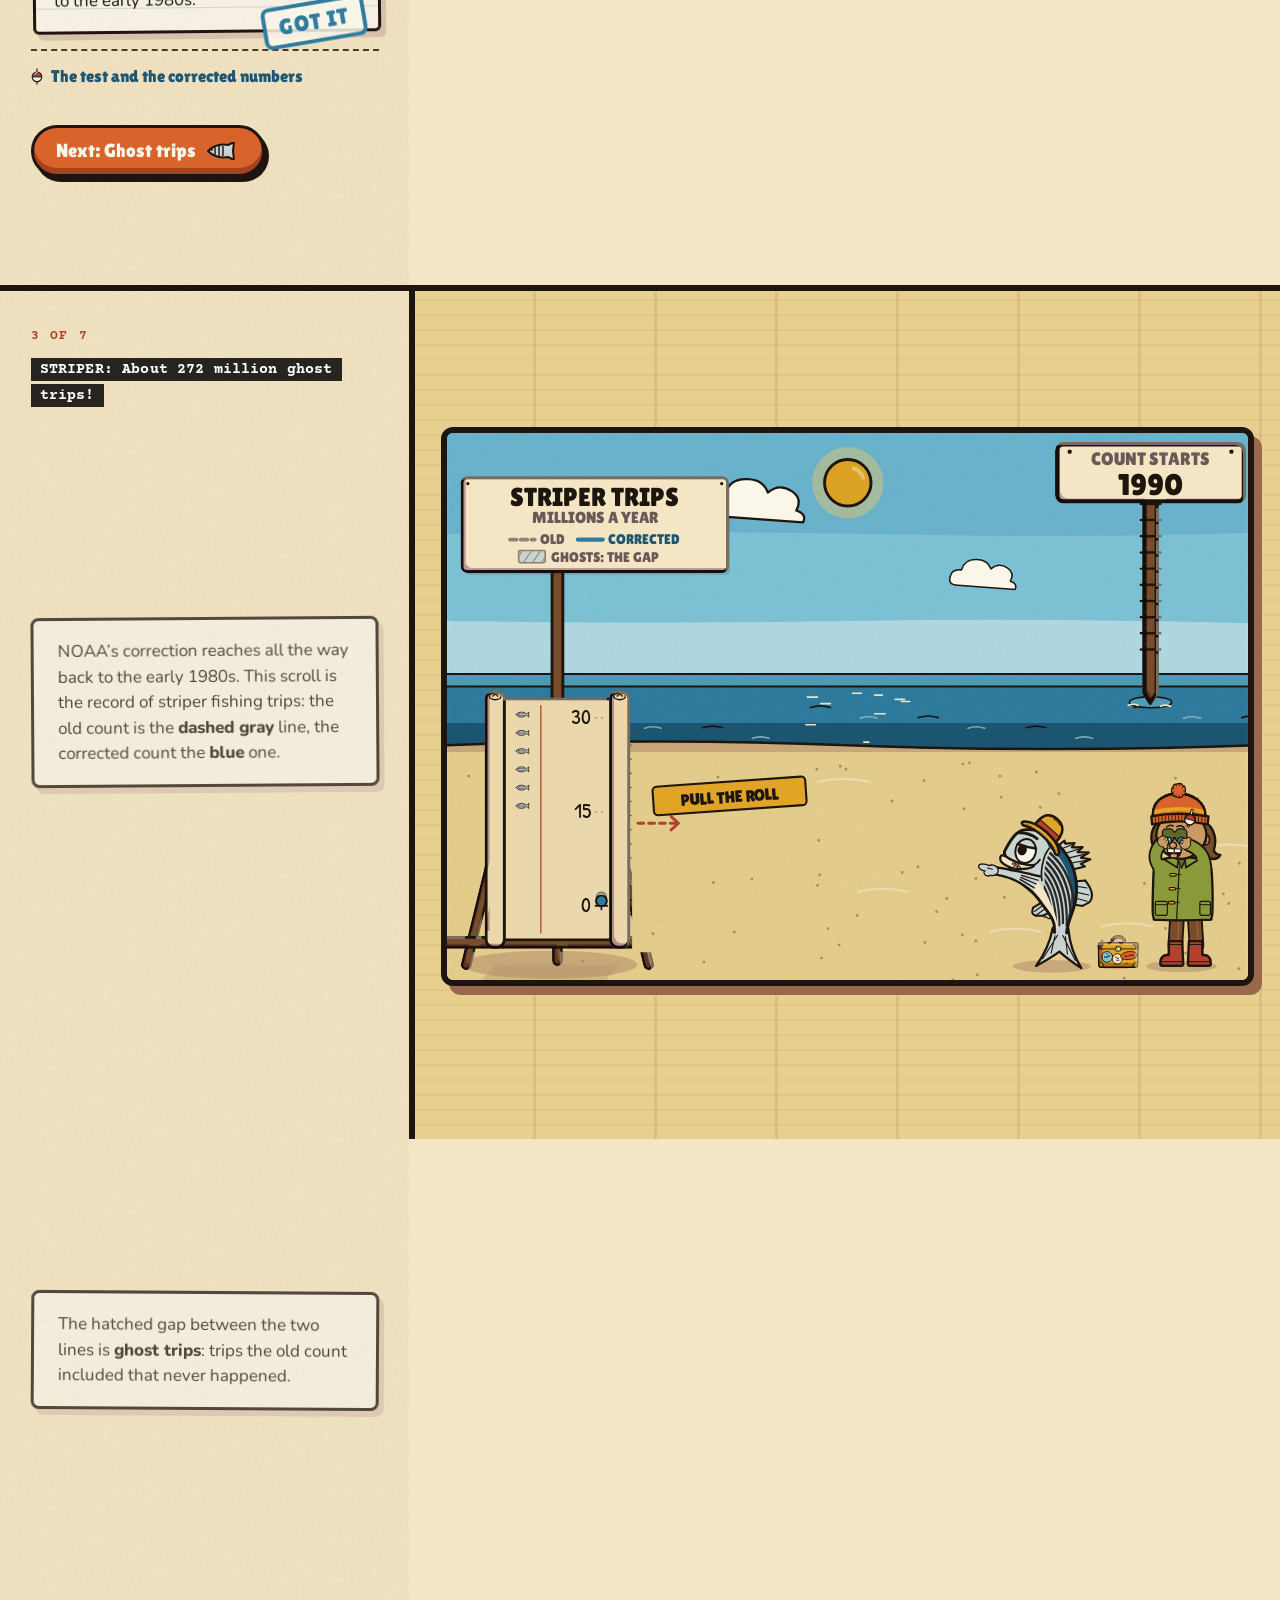
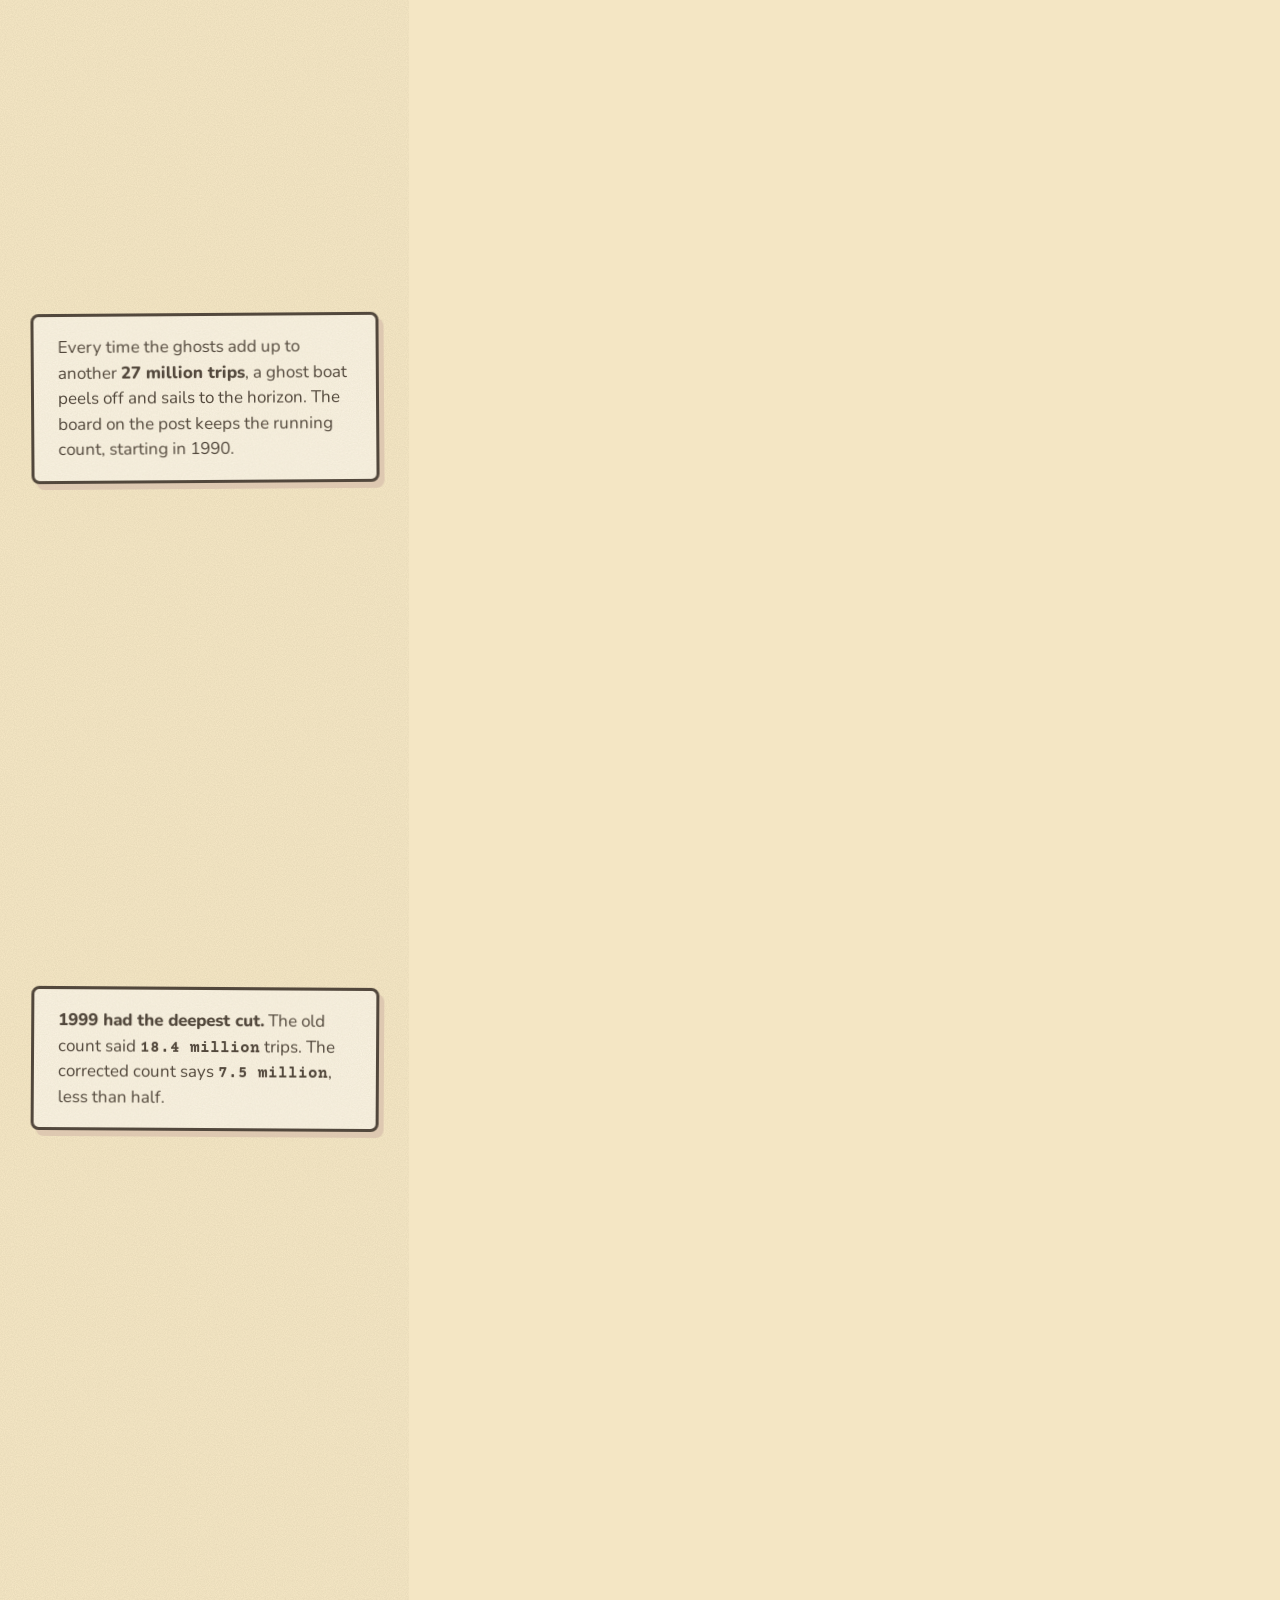
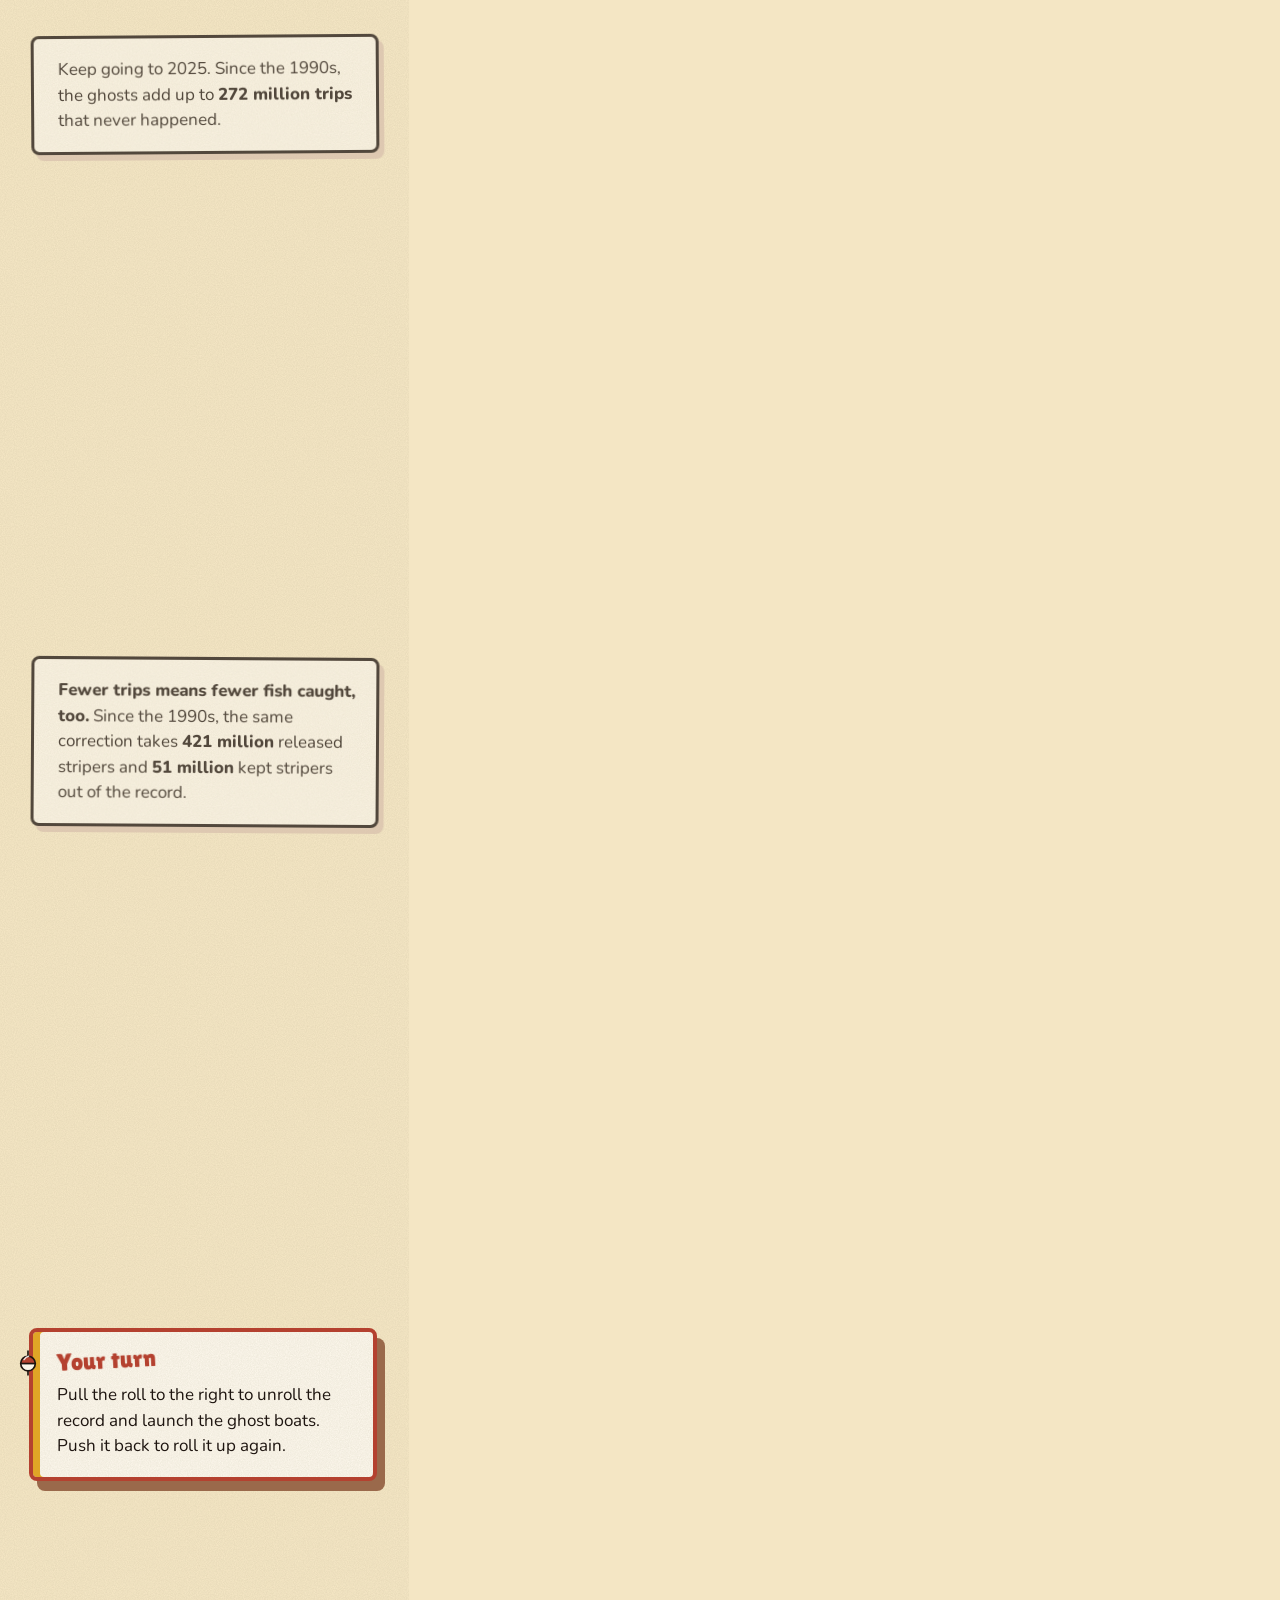
==== commit 76c65a57: "Polish sprint 2: accuracy pass, About and What you can do, Your turn on phones, delight pass, remova" ====
--- a/index.html
+++ b/index.html
@@ -3,30 +3,38 @@
 <head>
 <meta charset="utf-8">
 <meta name="viewport" content="width=device-width, initial-scale=1">
-<title>The Striper Recount</title>
-<meta name="description" content="NOAA recounted striper fishing trips. Anglers caught far fewer fish than the old estimates said, which means fewer stripers were out there to begin with. A song, and the numbers to play with.">
+<title>The Striper Recount: NOAA’s striped bass recount, explained in a song</title>
+<meta name="description" content="In August 2026, NOAA corrected its estimates of recreational fishing trips, and the striper numbers came down with them. Anglers caught far fewer fish than the old estimates said. That doesn’t leave more fish in the water: stock assessments work backward from the catch, so if the fishing rate holds, a smaller catch points to a smaller population. A song, and the numbers to play with.">
 <link rel="icon" href="assets/favicon.svg?v=e86d05a1" type="image/svg+xml">
+<link rel="icon" href="assets/favicon-32.png?v=9a60ef71" type="image/png" sizes="32x32">
+<link rel="apple-touch-icon" href="assets/apple-touch-icon.png?v=cb6458f2">
 <meta name="robots" content="noindex, nofollow">
 <meta property="og:type" content="website">
-<meta property="og:title" content="The Striper Recount">
-<meta property="og:description" content="NOAA recounted striper fishing trips. Anglers caught far fewer fish than the old estimates said, which means fewer stripers were out there to begin with. A song, and the numbers to play with.">
+<meta property="og:site_name" content="The Striper Recount">
+<meta property="og:title" content="The Striper Recount: NOAA’s striped bass recount, explained in a song">
+<meta property="og:description" content="In August 2026, NOAA corrected its estimates of recreational fishing trips, and the striper numbers came down with them. Anglers caught far fewer fish than the old estimates said. That doesn’t leave more fish in the water: stock assessments work backward from the catch, so if the fishing rate holds, a smaller catch points to a smaller population. A song, and the numbers to play with.">
 <meta property="og:url" content="https://luyenchou1.github.io/striper-recount/">
-<meta property="og:image" content="https://luyenchou1.github.io/striper-recount/video/poster.jpg">
+<meta property="og:image" content="https://luyenchou1.github.io/striper-recount/video/poster.jpg?v=2aa5f123">
 <meta property="og:image:width" content="1920">
 <meta property="og:image:height" content="1080">
+<meta property="og:image:alt" content="The title card of The Striper Recount: the title in red letters on a sunburst, a ribbon reading “A song about the 2026 striped bass recount”, Kit waving on the left and the Striper in his hat on the right.">
 <meta name="twitter:card" content="summary_large_image">
 <link rel="preconnect" href="https://fonts.googleapis.com">
 <link rel="preconnect" href="https://fonts.gstatic.com" crossorigin>
 <link rel="stylesheet" href="https://fonts.googleapis.com/css2?family=Shrikhand&family=Lilita+One&family=Patrick+Hand&family=Courier+Prime:wght@400;700&family=Nunito:wght@400;700;800&display=swap">
-<link rel="stylesheet" href="assets/site.css?v=b3c9e97d">
+<link rel="stylesheet" href="assets/site.css?v=3ecff5bb">
+<link rel="stylesheet" href="assets/frame.css?v=a72daa64">
+<link rel="stylesheet" href="assets/delight.css?v=407c55d2">
 </head>
-<body data-mode="site" data-page="" class="site">
-<header class="topbar"><a class="brand" href="#top">The Striper Recount</a><nav class="line" id="dots" aria-label="The interactives"></nav></header>
+<body data-mode="site" data-page="" data-file="" class="site">
+<header class="topbar"><a class="brand" href="#top">The Striper Recount</a><nav class="line" id="dots" aria-label="The 7 pages"></nav></header>
 <section class="hero" id="top" aria-label="The song">
   <div class="tv">
     <div class="screen">
-      <video id="film" src="video/striper-recount.mp4?v=51bf9c66" poster="video/poster.jpg?v=2aa5f123" preload="metadata" playsinline></video>
-      <button class="bigplay" id="bigplay" type="button"><span><span aria-hidden="true">&#9654;</span> Play the song</span></button>
+      <video id="film" src="video/striper-recount.mp4?v=51bf9c66" poster="video/poster.jpg?v=2aa5f123" preload="metadata" playsinline aria-label="The Striper Recount music video, 3 minutes 50 seconds, captioned"></video>
+      <button class="bigplay" id="bigplay" type="button"><span><span aria-hidden="true">&#9654;</span> Play the song (3:50)</span></button>
+      <a class="handoff" id="handoff" href="#count" hidden><span>Now you try it: 1 of 7, The count <span class="fishy" aria-hidden="true"></span></span></a>
+      <div class="endpills" id="endpills" hidden><a class="pill" href="#count">Work the numbers <span class="fishy" aria-hidden="true"></span></a><button class="pill ghost" id="again" type="button"><span aria-hidden="true">&#8634;</span> Watch again</button></div>
     </div>
     <div class="knobs">
       <button class="knob" id="kPlay" type="button" aria-pressed="false"><i aria-hidden="true"></i><span>Play</span></button>
@@ -36,20 +44,178 @@
   </div>
   <div class="hero-copy">
     <h1>The Striper Recount</h1>
-    <p>NOAA just recounted striper fishing trips. Anglers caught far fewer fish than the old estimates said, which means fewer stripers were out there to begin with. Watch the song, then work the numbers yourself.</p>
-    <a class="btn cue" href="#count">Start the interactives <span class="fishy" aria-hidden="true"></span></a>
-  </div>
+    <p class="hero-lede">In August 2026, NOAA corrected its estimates of recreational fishing trips, and the striper numbers came down with them. Anglers caught far fewer fish than the old estimates said. That doesn’t leave more fish in the water: stock assessments work backward from the catch, so if the fishing rate holds, a smaller catch points to a smaller population. Watch the song, then work the numbers yourself.</p>
+    <p class="credit">A 4-minute song and seven short interactives. Produced by Luyen Chou and GotOne for the American Saltwater Guides Association. Numbers from NOAA’s August 31, 2026 correction. <a href="about.html">About this site</a>.</p>
+    <a class="btn cue" href="#count">Work the numbers <span class="fishy" aria-hidden="true"></span></a>
+    <nav class="stops" id="stops" aria-label="The 7 pages"><ol><li><a href="#count"><b>1</b> The count</a></li><li><a href="#calendar"><b>2</b> The fuzzy calendar</a></li><li><a href="#ghosts"><b>3</b> Ghost trips</a></li><li><a href="#pie"><b>4</b> Fewer caught, fewer fish</a></li><li><a href="#removals"><b>5</b> Stripers killed by fishing</a></li><li><a href="#states"><b>6</b> State by state</a></li><li><a href="#next"><b>7</b> What happens next</a></li></ol></nav>
+  </div>
+</section>
+<section class="home-more" aria-label="The lyrics, the short version and what you can do">
+<details class="homebox lyrics">
+  <summary>Read the lyrics</summary>
+  <p class="lyrnote">Every line of the song as captioned in the film. KID is Kit, the kid from the song.</p>
+  <div class="verse">
+  <p class="sung">♪ Tackle Box, Tackle Box Rock! ♪</p>
+  </div>
+  <div class="verse">
+  <p class="said"><b>KID:</b> Fish on! Whoa, a striper!</p>
+  <p class="said"><b>STRIPER:</b> Easy, kid. Quick picture.</p>
+  <p class="said"><b>KID:</b> How many stripers are out there?</p>
+  <p class="said"><b>STRIPER:</b> Good question. They recounted the catch.</p>
+  </div>
+  <div class="verse">
+  <p class="sung">♪ Nobody counts every angler, ramp to shoal, ♪</p>
+  <p class="sung">♪ so NOAA runs surveys, like an exit poll. ♪</p>
+  <p class="sung">♪ The mail survey asks how many trips you took, ♪</p>
+  <p class="sung">♪ the ramp survey asks what came up on your hook. ♪</p>
+  </div>
+  <div class="verse">
+  <p class="said"><b>KID:</b> Mail counts trips. Ramp counts fish per trip!</p>
+  <p class="said"><b>STRIPER:</b> Now you&#x27;re fishin&#x27;!</p>
+  </div>
+  <div class="verse">
+  <p class="sung">♪ Trips times the fish per trip, ♪</p>
+  <p class="sung">♪ and out pops the total catch, lickety-split. ♪</p>
+  <p class="sung">♪ Oh, the count! ♪</p>
+  <p class="sung">♪ And the recount! ♪</p>
+  <p class="sung">♪ Comin&#x27; in with the tide, ♪</p>
+  <p class="sung">♪ fewer trips, fewer caught, ♪</p>
+  <p class="sung">♪ let the old numbers slide. ♪</p>
+  <p class="sung">♪ It&#x27;s a sharper tool ♪</p>
+  <p class="sung">♪ Sharper tool! ♪</p>
+  <p class="sung">♪ and a smaller school ♪</p>
+  <p class="sung">♪ Smaller school! ♪</p>
+  <p class="sung">♪ That&#x27;s the Striper Recount, ♪</p>
+  <p class="sung">♪ Yeah, the Striper Recount! ♪</p>
+  </div>
+  <div class="verse">
+  <p class="said"><b>KID:</b> What went wrong?</p>
+  <p class="said"><b>STRIPER:</b> The calendar, kid.</p>
+  </div>
+  <div class="verse">
+  <p class="sung">♪ The mail form asked about two months at a time, ♪</p>
+  <p class="sung">♪ so trips from other months kept slippin&#x27; inside. ♪</p>
+  <p class="sung">♪ Then NOAA tried asking one month at a time, ♪</p>
+  <p class="sung">♪ in seventeen states, with both forms side by side. ♪</p>
+  <p class="sung">♪ Summer barely budged, it hardly moved at all, ♪</p>
+  <p class="sung">♪ but nearly half came off in spring and late fall. ♪</p>
+  </div>
+  <div class="verse">
+  <p class="said"><b>KID:</b> Spring and late fall? Striper season!</p>
+  <p class="said"><b>STRIPER:</b> Yep. When we run, you fish.</p>
+  </div>
+  <div class="verse">
+  <p class="sung">♪ On August 28th the new count was sent, ♪</p>
+  <p class="sung">♪ the whole record down &#x27;bout 42 percent. ♪</p>
+  </div>
+  <div class="verse">
+  <p class="said"><b>STRIPER:</b> About 272 million ghost trips!</p>
+  <p class="said"><b>KID:</b> Spooky!</p>
+  <p class="said"><b>KID:</b> Wait. Smaller count means more fish left, right?</p>
+  <p class="said"><b>STRIPER:</b> Everybody hopes so. Grab a fork. Pie time.</p>
+  </div>
+  <div class="verse">
+  <p class="sung">♪ A stock assessment does the math in reverse: ♪</p>
+  <p class="sung">♪ &#x27;cause nobody counts us, so the catch comes first. ♪</p>
+  <p class="sung">♪ Say one in five of the school got caught, ♪</p>
+  <p class="sung">♪ then five times the catch is the school you&#x27;ve got. ♪</p>
+  <p class="sung">♪ Now say the recount brings the catch on down, ♪</p>
+  <p class="sung">♪ if the rate holds steady, one in five&#x27;s the rule, ♪</p>
+  <p class="sung">♪ a smaller count means fewer fish were around: ♪</p>
+  <p class="sung">♪ smaller catch, smaller school. ♪</p>
+  </div>
+  <div class="verse">
+  <p class="said"><b>KID:</b> Smaller catch... smaller school!</p>
+  </div>
+  <div class="verse">
+  <p class="sung">♪ It&#x27;s a sharper tool ♪</p>
+  <p class="sung">♪ Sharper tool! ♪</p>
+  <p class="sung">♪ and a smaller school ♪</p>
+  <p class="sung">♪ Smaller school! ♪</p>
+  <p class="sung">♪ It ain&#x27;t extra fish, ♪</p>
+  <p class="sung">♪ No extra fish! ♪</p>
+  <p class="sung">♪ Commercial catch gets counted on its own, ♪</p>
+  <p class="sung">♪ and the recount left those numbers all alone. ♪</p>
+  <p class="sung">♪ Released fish that die go in the killed-fish count, ♪</p>
+  <p class="sung">♪ a new study says &#x27;bout half the old amount. ♪</p>
+  <p class="sung">♪ So the anglers&#x27; side came down, then down again, ♪</p>
+  <p class="sung">♪ but the commercial side stayed right where it&#x27;s been. ♪</p>
+  <p class="sung">♪ Out of all the stripers fishin&#x27; kills each year, ♪</p>
+  <p class="sung">♪ the commercial share got bigger, plain and clear. ♪</p>
+  </div>
+  <div class="verse">
+  <p class="said"><b>KID:</b> So commercial didn&#x27;t go up?</p>
+  <p class="said"><b>STRIPER:</b> Nope. The anglers&#x27; side came down.</p>
+  <p class="said"><b>STRIPER:</b> Most commercial stripers? The Chesapeake. Where I grew up.</p>
+  </div>
+  <div class="verse">
+  <p class="sung">♪ Up the fish ladder, one pool at a time, ♪</p>
+  </div>
+  <div class="verse">
+  <p class="said"><b>KID:</b> Survey, check! Correction, check!</p>
+  </div>
+  <div class="verse">
+  <p class="sung">♪ The Commission&#x27;s new assessment&#x27;s in the pot: ♪</p>
+  <p class="sung">♪ new count, new release math, WHAM or maybe not. ♪</p>
+  <p class="sung">♪ Then peer review by an independent crew, ♪</p>
+  <p class="sung">♪ then the Management Board sets the rules for you. ♪</p>
+  <p class="sung">♪ Nobody knows yet how the rules will land, ♪</p>
+  <p class="sung">♪ so I&#x27;ll sit tight and wait, suitcase close at hand. ♪</p>
+  <p class="sung">♪ Oh, the count! ♪</p>
+  <p class="sung">♪ And the recount! ♪</p>
+  <p class="sung">♪ Comin&#x27; in with the tide, ♪</p>
+  <p class="sung">♪ fewer trips, fewer caught, ♪</p>
+  <p class="sung">♪ and the Board will decide. ♪</p>
+  <p class="sung">♪ It&#x27;s a sharper tool ♪</p>
+  <p class="sung">♪ Sharper tool! ♪</p>
+  <p class="sung">♪ and a smaller school ♪</p>
+  <p class="sung">♪ Here&#x27;s to someday! ♪</p>
+  </div>
+  <div class="verse">
+  <p class="said"><b>KID:</b> How many times you been caught?</p>
+  <p class="said"><b>STRIPER:</b> Lost count, kid. Till next spring.</p>
+  </div>
+  <div class="verse">
+  <p class="sung">♪ Tackle Box, Tackle Box Rock! ♪</p>
+  </div>
+  <div class="verse">
+  <p class="sung">♪ Tackle Box, Tackle Box... Rock! ♪</p>
+  </div>
+</details>
+<details class="homebox short" data-sharebox>
+  <summary>The short version: four answers for your fishing buddies</summary>
+  <ol class="answers"><li><p class="q">How much did the recount change?</p><p class="a">NOAA found its mail survey counted far too many fishing trips, striper trips included. Across the whole record the corrected count has about 58 striper trips for every 100 in the old one. The other 42 never happened, which is the song’s “down about 42 percent”.</p></li><li><p class="q">Fewer fish caught. So more fish left?</p><p class="a">No. Stock assessments work out how many stripers there are from how many were taken out. If the fishing rate holds, a smaller catch means a smaller population, not more fish left.</p></li><li><p class="q">Did anglers’ share of the fish killed change?</p><p class="a">Yes. It shrank with the survey fix, and it will shrink again if the assessment adopts a new study showing about half as many released stripers die.</p></li><li><p class="q">So what happens to the rules?</p><p class="a">The benchmark assessment will work out what the corrected count means for the stock, and the Board sets the rules from it. Nobody knows the outcome yet. To follow along, see “What you can do” on the site.</p></li></ol>
+  <div class="sharerow"><button type="button" class="btn small" data-share="four"><span class="lbl">Copy all four</span> <span class="fishy" aria-hidden="true"></span></button><span class="sharemsg" role="status" aria-live="polite"></span></div>
+</details>
+<section class="wycd" aria-label="What you can do">
+  <h2 class="wycd-h">What you can do</h2>
+  <ul>
+    <li><b>Follow the process.</b> The Atlantic States Marine Fisheries Commission posts the striped bass assessment, Board meetings and public comment periods on its <a href="https://asmfc.org/species/atlantic-striped-bass/" target="_blank" rel="noopener">striped bass page</a>. When the Board considers new rules, anyone can send a comment.</li>
+    <li><a href="https://www.saltwaterguidesassociation.com/" target="_blank" rel="noopener">Follow, subscribe, and donate to ASGA</a>, the American Saltwater Guides Association.</li>
+    <li><a href="https://www.gotoneapp.com/" target="_blank" rel="noopener">Log your catches in GotOne</a> to improve recreational angling data. GotOne data goes to scientists, researchers, and state agencies. The shared data is anonymized, so you don’t blow your spots. <span class="disclose">GotOne co-produced this site.</span></li>
+  </ul>
+</section>
 </section>
 <script>
 (function(){var v=document.getElementById('film'),b=document.getElementById('bigplay'),kp=document.getElementById('kPlay'),ks=document.getElementById('kSound');
+  var ho=document.getElementById('handoff'),ep=document.getElementById('endpills'),ag=document.getElementById('again'),tv=v.closest('.tv'),hero=v.closest('.hero'),AT=210,ended=false;
   function sync(){var on=!v.paused&&!v.ended;kp.setAttribute('aria-pressed',String(on));kp.querySelector('span').textContent=on?'Pause':'Play';
-    ks.setAttribute('aria-pressed',String(v.muted));ks.querySelector('span').textContent=v.muted?'Sound off':'Sound on';}
-  function go(){b.hidden=true;v.controls=true;var p=v.play();if(p&&p.catch)p.catch(function(){b.hidden=false;});}
+    ks.setAttribute('aria-pressed',String(v.muted));ks.querySelector('span').textContent=v.muted?'Sound off':'Sound on';
+    tv.classList.toggle('on',on);hero.classList.toggle('on',on);}
+  function go(){b.hidden=true;ep.hidden=true;ended=false;v.controls=true;var p=v.play();if(p&&p.catch)p.catch(function(){b.hidden=false;});}
   b.addEventListener('click',go);
+  ag.addEventListener('click',function(){v.currentTime=0;go();});
   kp.addEventListener('click',function(){if(v.paused||v.ended)go();else v.pause();});
   ks.addEventListener('click',function(){v.muted=!v.muted;sync();});
   ['play','pause','ended','volumechange'].forEach(function(e){v.addEventListener(e,sync);});
-  v.addEventListener('play',function(){b.hidden=true;v.controls=true;});
+  v.addEventListener('play',function(){b.hidden=true;ep.hidden=true;ended=false;v.controls=true;});
+  // the hand-off: as the logo lands the pill offers page 1 while the music plays on; at the end, the poster
+  // comes back with two pills. In iPhone fullscreen this happens underneath, so it's waiting when it closes.
+  v.addEventListener('timeupdate',function(){var on=v.currentTime>=AT&&!v.ended&&!ended;if(ho.hidden===on)ho.hidden=!on;});
+  function rest(){if(big())return;v.controls=false;v.load();}
+  v.addEventListener('ended',function(){ended=true;ho.hidden=true;ep.hidden=false;b.hidden=true;rest();});
+  v.addEventListener('webkitendfullscreen',function(){if(ended)rest();});
+  document.addEventListener('fullscreenchange',function(){if(ended&&!document.fullscreenElement)rest();});
   // stop the song when the reader leaves it: a jump to the interactives (the Start button or a chapter
   // link), or scrolling the TV mostly off screen. It doesn't restart on its own when they scroll back.
   // (never while it fills the screen: iPhone fullscreen and picture in picture don't use the standard API)
@@ -60,19 +226,34 @@
   sync();})();
 </script>
 <main id="main"></main>
+<footer class="sitefoot" data-sharebox>
+  <p><span>The Striper Recount</span> <span class="dot" aria-hidden="true">·</span> <span>Produced by Luyen Chou and GotOne for the American Saltwater Guides Association</span> <span class="dot" aria-hidden="true">·</span> <span>Not a NOAA product</span> <span class="dot" aria-hidden="true">·</span> <span>Numbers as of Aug 31, 2026</span> <span class="dot" aria-hidden="true">·</span> <a href="about.html">About, sources and credits</a> <span class="dot" aria-hidden="true">·</span> <a href="#share" data-share="page">Share</a></p>
+  <p class="sharemsg" role="status" aria-live="polite"></p>
+</footer>
+<template id="wycd-tpl"><section class="wycd" aria-label="What you can do">
+  <h2 class="wycd-h">What you can do</h2>
+  <ul>
+    <li><b>Follow the process.</b> The Atlantic States Marine Fisheries Commission posts the striped bass assessment, Board meetings and public comment periods on its <a href="https://asmfc.org/species/atlantic-striped-bass/" target="_blank" rel="noopener">striped bass page</a>. When the Board considers new rules, anyone can send a comment.</li>
+    <li><a href="https://www.saltwaterguidesassociation.com/" target="_blank" rel="noopener">Follow, subscribe, and donate to ASGA</a>, the American Saltwater Guides Association.</li>
+    <li><a href="https://www.gotoneapp.com/" target="_blank" rel="noopener">Log your catches in GotOne</a> to improve recreational angling data. GotOne data goes to scientists, researchers, and state agencies. The shared data is anonymized, so you don’t blow your spots. <span class="disclose">GotOne co-produced this site.</span></li>
+  </ul>
+</section></template>
+<script>window.RC_META={"url": "https://luyenchou1.github.io/striper-recount/", "credit": "Produced by Luyen Chou and GotOne for the American Saltwater Guides Association", "asOf": "Aug 31, 2026", "src": {"mrip": "https://www.fisheries.noaa.gov/recreational-fishing-data/fishing-effort-survey-research-and-improvements", "mripLog": "https://www.fisheries.noaa.gov/recreational-fishing-data/recreational-fishing-estimate-updates", "fes": "https://www.fisheries.noaa.gov/resource/document/test-revised-fishing-effort-survey-2025-study-report", "asmfc": "https://asmfc.org/species/atlantic-striped-bass/", "dmf": "https://doi.org/10.2139/ssrn.7049791", "asga": "https://www.saltwaterguidesassociation.com/", "gotone": "https://www.gotoneapp.com/"}, "shareText": "The Striper Recount: a 4-minute cartoon song about NOAA’s striped bass recount, plus the numbers to play with."};</script>
 <script src="assets/engine.js?v=059f5ee4"></script>
 <script src="assets/kit.js?v=9514e4a2"></script>
 <script src="assets/characters.js?v=803fe709"></script>
-<script src="assets/data.js?v=b7207e72"></script>
-<script src="assets/site.js?v=621dfed5"></script>
+<script src="assets/data.js?v=31f13756"></script>
+<script src="assets/answers.js?v=afebcc8f"></script>
+<script src="assets/frame.js?v=8812d618"></script>
+<script src="assets/site.js?v=8cf86c75"></script>
 <script src="assets/sets.js?v=d7dff41b"></script>
-<script src="assets/pages/count.js?v=4f397dbc"></script>
-<script src="assets/pages/calendar.js?v=1dcbaee4"></script>
-<script src="assets/pages/ghosts.js?v=9a1392cb"></script>
-<script src="assets/pages/pie.js?v=603cd6e3"></script>
-<script src="assets/pages/removals.js?v=05430bc9"></script>
-<script src="assets/pages/states.js?v=5d7a9b17"></script>
-<script src="assets/pages/next.js?v=00ee0ec4"></script>
+<script src="assets/pages/count.js?v=eec4bb44"></script>
+<script src="assets/pages/calendar.js?v=608d21c6"></script>
+<script src="assets/pages/ghosts.js?v=ea3d5558"></script>
+<script src="assets/pages/pie.js?v=43dc8043"></script>
+<script src="assets/pages/removals.js?v=68f1137f"></script>
+<script src="assets/pages/states.js?v=b2ef9a60"></script>
+<script src="assets/pages/next.js?v=9070a875"></script>
 <script>SITE.boot();</script>
 </body>
 </html>
--- a/assets/site.css
+++ b/assets/site.css
@@ -25,7 +25,8 @@
   background-image:url("data:image/svg+xml,%3Csvg xmlns='http://www.w3.org/2000/svg' width='220' height='220'%3E%3Cfilter id='n'%3E%3CfeTurbulence type='fractalNoise' baseFrequency='.9' numOctaves='2' stitchTiles='stitch'/%3E%3CfeColorMatrix values='0 0 0 0 .25 0 0 0 0 .2 0 0 0 0 .12 0 0 0 1 0'/%3E%3C/filter%3E%3Crect width='220' height='220' filter='url(%23n)'/%3E%3C/svg%3E")}
 a{color:var(--seaDeep)}
 button{font:inherit}
-:focus-visible{outline:3px solid var(--sea);outline-offset:3px}
+:focus-visible{outline:3px solid var(--ink);outline-offset:3px}
+.topbar :focus-visible{outline-color:var(--cream)}
 .sr{position:absolute;width:1px;height:1px;overflow:hidden;clip:rect(0 0 0 0);white-space:nowrap}
 
 /* ---------- page transitions: an iris wipe on twos ---------- */
@@ -45,6 +46,9 @@
 .line a:hover::before,.line a:focus-visible::before{opacity:1}
 .line a .tip{position:absolute;top:42px;left:50%;transform:translateX(-50%);padding:5px 10px;border-radius:8px;background:var(--cream);color:var(--ink);border:2px solid var(--ink);font:400 14px/1 var(--f-label);white-space:nowrap;opacity:0;pointer-events:none;transition:opacity .1s}
 .line a:hover .tip,.line a:focus-visible .tip{opacity:1}
+/* the last two tips hang left from their hooks, so they never run past the right edge (UX 1.2) */
+.topbar{overflow-x:clip}
+.line a:nth-last-of-type(-n+2) .tip{left:auto;right:0;transform:none}
 .line .bob{position:absolute;top:-3px;left:0;width:22px;height:32px;background:var(--bobber) no-repeat center/contain;transition:transform .45s cubic-bezier(.3,1.6,.5,1);pointer-events:none}
 .chapbtn{display:none}
 .chaplist{display:none}
@@ -100,7 +104,7 @@
 .rod .ripple.on{animation:ripple .6s steps(6,end)}
 @keyframes ripple{0%{opacity:.9;transform:scale(1)}100%{opacity:0;transform:scale(5)}}
 .rod .vtag{position:absolute;top:-22px;left:var(--p,0%);transform:translateX(-50%);padding:3px 8px;border-radius:6px;background:var(--white);border:2px solid var(--ink);font:700 13px/1.1 var(--f-mono);white-space:nowrap;pointer-events:none;box-shadow:2px 2px 0 var(--sh-cream)}
-.rod input:focus-visible ~ .blank{outline:3px solid var(--sea);outline-offset:4px}
+.rod input:focus-visible ~ .blank{outline:3px solid var(--ink);outline-offset:4px}
 .ticks{position:relative;height:34px;margin:0 16px;font:700 12px/1.15 var(--f-mono);color:var(--muted)}
 .ticks span{position:absolute;transform:translateX(-50%);white-space:nowrap;text-align:center}
 .ticks span::before{content:"";display:block;width:9px;height:9px;border-radius:50%;background:var(--gray);border:2px solid var(--ink);margin:0 auto 3px}
@@ -238,7 +242,7 @@
 @media (prefers-reduced-motion: reduce){.sc.playing .sc-play{animation:none}.step{transition:none}}
 /* the year picker: paired bars per year in a tackle tray; tap or drag across it */
 .ypick{position:relative;padding:20px 14px 6px;background:var(--tan);border:3px solid var(--ink);border-radius:14px;box-shadow:inset 0 4px 0 var(--sh-tan),4px 4px 0 var(--sh-cream);cursor:pointer;touch-action:pan-y;user-select:none;-webkit-user-select:none}
-.ypick:focus-visible{outline:3px solid var(--sea);outline-offset:3px}
+.ypick:focus-visible{outline:3px solid var(--ink);outline-offset:3px}
 .ywrap{position:relative;padding-bottom:20px}
 .ycols{position:relative;display:flex;align-items:flex-end;height:74px;background:var(--cream);box-shadow:0 0 0 3px var(--ink);border-radius:5px;overflow:hidden}
 .ycols::before{content:"";position:absolute;top:0;bottom:0;left:var(--at,50%);width:calc(100% / var(--n,26));transform:translateX(-50%);background:var(--mustard);opacity:.6}
@@ -258,9 +262,79 @@
   .sc .ch-stage{height:100%;gap:8px;padding:8px 10px 10px;justify-content:flex-start}
   .sc .ch-stage svg.stage{max-height:none;aspect-ratio:auto;flex:none}
   .sc-text{padding:18px 16px 0}
-  .step{margin-bottom:48svh;font-size:17px;padding:14px 16px 14px 20px}
+  .step{margin-bottom:48svh;font-size:16.5px;line-height:1.45;padding:11px 14px 11px 18px}
+  .step p+p{margin-top:7px}
+  .step::before{top:12px}
   .step.turn{margin-bottom:22svh}
+  .step.turn .go{font-size:21px;margin-bottom:3px}
   .sc-play{flex-direction:column;gap:8px}
-  .ycols{height:56px}
+  .ycols{height:40px}
   .yaxis{font-size:11px}
 }
+
+/* ---------- item 3: "Your turn" fits, reaches and answers back (sprint 2, lane B1) ---------- */
+/* the stage under a finger: no text selection, no long-press callout, no double-tap zoom, no grey tap flash
+   (UX 1.6, #14); grabbable art keeps its own touch-action:none (SITE.grab) */
+svg.stage{-webkit-user-select:none;user-select:none;-webkit-touch-callout:none;touch-action:manipulation;-webkit-tap-highlight-color:transparent}
+/* the touch ring (polish B5, G2): an HTML ring rippling out from the finger over four steps, so every touch on
+   a stage answers within one drawing, whatever the picture is doing */
+.touchring{position:absolute;z-index:6;width:30px;height:30px;margin:-15px 0 0 -15px;border-radius:50%;border:4px solid var(--cream);box-shadow:0 0 0 2px var(--ink),inset 0 0 0 2px var(--ink);pointer-events:none;animation:touchRing .34s steps(4,end) forwards}
+@keyframes touchRing{0%{transform:scale(.75);opacity:1}100%{transform:scale(2.3);opacity:0}}
+/* the bobber under the finger (polish B2): grab cursors, a lift on hover, bigger with a drop shadow while
+   dragged, and the value as one of the stage's hanging mustard tags on a string down to the bobber's eye */
+.rod input[type=range]{cursor:grab}
+.rod.drag input[type=range]{cursor:grabbing}
+@media (hover:hover){.rod:hover .bob{translate:0 -3px}}
+.rod.drag .bob{scale:1.12;filter:drop-shadow(3px 6px 0 rgba(30,21,16,.25))}
+.rod .vtag{top:-30px;padding:2px 8px 3px;border-radius:5px;border-top:7px solid var(--mustard)}
+.rod .vtag::after{content:"";position:absolute;left:50%;top:100%;width:2px;height:9px;margin:2px 0 0 -1px;background:var(--ink)}
+/* a slider magnet landing (SITE.slider snaps): the tick pulses */
+.ticks span.hit::before{animation:tickHit .3s steps(3,end)}
+@keyframes tickHit{50%{transform:scale(1.8)}}
+/* "Your turn" arrives (polish A4): the label stamps in like GOT IT, then the tray drops in with two mustard pulses */
+.step.turn .go{width:fit-content;transform:rotate(-3deg);transform-origin:0 60%}
+.step.turn.on .go{animation:goStamp .34s steps(4,end) both}
+@keyframes goStamp{0%{transform:rotate(-3deg) scale(1.9);opacity:0}50%{transform:rotate(-3deg) scale(.9);opacity:1}75%{transform:rotate(-3deg) scale(1.06)}100%{transform:rotate(-3deg) scale(1)}}
+.sc-play{border-radius:12px}
+.sc.playing .sc-play{animation:playIn .36s steps(4,end) .12s both,trayGlow .5s steps(2,end) .5s 2}
+@keyframes trayGlow{50%{box-shadow:0 0 0 5px var(--hi-mustard)}}
+/* keyboard: "Try it: go to the controls", hidden until focused (UX 1.4a) */
+.step .tryit{position:absolute;top:0;right:0;width:1px;height:1px;padding:0;border:0;overflow:hidden;clip:rect(0 0 0 0);white-space:nowrap}
+.step .tryit:focus{top:-22px;right:12px;width:auto;height:auto;overflow:visible;clip:auto;z-index:2;padding:8px 16px;border:3px solid var(--ink);border-radius:999px;background:var(--mustard);color:var(--ink);font:400 16px/1 var(--f-label);box-shadow:3px 3px 0 var(--ink);cursor:pointer}
+/* ghosts: the roll gets a ring while its hidden range input has keyboard focus (UX 1.4c) */
+#ghosts .ch-stage:has(.sc-bar input.sr:focus-visible) [data-hit="roll"] > rect{stroke:var(--ink);stroke-width:9px;stroke-dasharray:22 12}
+@media (prefers-reduced-motion: reduce){
+  .touchring{animation:none;opacity:.9}
+  .step.turn.on .go,.ticks span.hit::before,.sc.playing .sc-play{animation:none}
+  .ybob{transition:none}
+}
+/* phones: the controls bar at 100 px or less (UX 1.3a), and the picture grows by the bar's height while the
+   reader plays (UX 1.3b; site.js api.playing sets --grow and keeps the Your turn card still with scrollBy),
+   leaving at least 130 px of text window */
+@media (max-aspect-ratio: 1/1), (max-width: 820px){
+  .sc.playing .sc-graphic{height:min(calc(min(64svh, calc(100svh - var(--top) - 190px)) + var(--grow, 0px)), calc(100svh - var(--top) - 130px))}
+  .sc-bar .ctl{gap:0}
+  .sc-bar .ctl-label{display:block;font-size:15px;line-height:15px;white-space:nowrap;overflow:hidden;text-overflow:ellipsis}
+  /* (!important: the pages' own laptop margins must not reach the phone rod) */
+  .sc-bar .rod{height:44px;margin:25px 13px 0 !important}
+  .sc-bar .rod input[type=range]{top:0;height:44px}
+  .sc-bar .rod .blank{top:11px}
+  .sc-bar .rod .bob{top:1px;width:24px;height:34px;margin-left:-12px}
+  .sc-bar .rod .ripple{top:31px}
+  .sc-bar .rod .vtag{top:-25px;padding:1px 7px 2px;font-size:12px;border-top-width:6px}
+  .sc-bar .rod .vtag::after{height:5px}
+  .sc-bar .ticks{height:21px;margin:-17px 13px 0;font-size:11.5px;line-height:1.1;pointer-events:none}
+  .sc-bar .ticks span::before{width:8px;height:8px;margin-bottom:1px}
+  /* next: its Your turn card is a tall stack of flip cards, so the picture stops pinning once it opens */
+  #next.sc.playing .sc-graphic{position:relative;top:auto}
+  #next.sc.playing.outro .sc-graphic{position:sticky;top:var(--top)}
+}
+@media (max-width: 400px){
+  .sc-bar .ctl-label{font-size:14px}
+  .sc-bar .ticks{height:33px;font-size:11px}
+  .ticks span{white-space:normal;width:10ch;line-height:1.1}
+}
+/* landscape phones (decision 6): the interactives ask to be held upright */
+@media (orientation: landscape) and (max-height: 500px){
+  .sc-graphic::after{content:"Turn your phone upright for the interactives";position:absolute;left:50%;top:12px;z-index:8;width:max-content;max-width:86%;padding:8px 16px;transform:translateX(-50%);border:3px solid var(--ink);border-radius:999px;background:var(--cream);color:var(--ink);font:400 16px/1.15 var(--f-label);text-align:center;box-shadow:4px 4px 0 var(--ink);pointer-events:none}
+}
--- a/assets/frame.css
+++ b/assets/frame.css
@@ -0,0 +1,149 @@
+/* The frame around the interactives: footer, About page, the "What you can do" block, the home page
+   under the TV and the TV hero itself. Loaded after site.css. */
+
+/* ---------- the TV hero: the Play pill sized to the screen, the hand-off pills, the TV switched on ---------- */
+.bigplay{z-index:3;padding:0 0 1.4%}
+.bigplay > span{padding:clamp(5px,.55vw,9px) clamp(12px,1.3vw,20px);border-width:3px;font-size:clamp(14px,1.2vw,20px);box-shadow:inset 0 -5px 0 var(--sh-orange),4px 4px 0 var(--ink)}
+.bigplay > span > span{display:inline;padding:0;border:0;border-radius:0;background:none;box-shadow:none;animation:none;font:inherit}
+.handoff[hidden],.endpills[hidden]{display:none}
+/* both sit where the Play pill sits, on the sand strip under the ribbon (at 3:30 the film's caption line; the
+   credit card above it stays clear) */
+.handoff{position:absolute;left:50%;bottom:1.6%;z-index:3;transform:translateX(-50%);text-decoration:none;white-space:nowrap}
+.handoff > span,.endpills .pill{display:flex;align-items:center;gap:8px;padding:clamp(5px,.55vw,9px) clamp(12px,1.3vw,20px);border-radius:999px;background:var(--orange);color:var(--white);border:3px solid var(--ink);font:400 clamp(14px,1.2vw,20px)/1 var(--f-label);box-shadow:inset 0 -5px 0 var(--sh-orange),4px 4px 0 var(--ink);text-decoration:none;cursor:pointer}
+.handoff > span{animation:handbob 1.333s steps(16,end) infinite}
+@keyframes handbob{0%,100%{transform:translateY(0)}50%{transform:translateY(-5px)}}
+.endpills{position:absolute;left:0;right:0;bottom:1.6%;z-index:3;display:flex;flex-wrap:wrap;justify-content:center;gap:10px 14px;padding:0 10px}
+.endpills .pill.ghost{background:var(--white);color:var(--ink);box-shadow:inset 0 -5px 0 var(--sh-cream),4px 4px 0 var(--ink)}
+.endpills .pill:active,.handoff:active > span{transform:translate(2px,3px);box-shadow:inset 0 -3px 0 var(--sh-orange),1px 1px 0 var(--ink)}
+.handoff .fishy,.endpills .fishy{width:26px;height:14px;flex:none;background:var(--fish) no-repeat center/contain}
+/* glass: a highlight across the top of the tube and a soft vignette at its edges (never catches a tap) */
+.screen::after{content:"";position:absolute;inset:0;z-index:2;pointer-events:none;border-radius:18px/15px;
+  background:linear-gradient(162deg,rgba(255,255,255,.17) 0,rgba(255,255,255,.07) 26%,rgba(255,255,255,0) 27%),radial-gradient(130% 110% at 50% 45%,rgba(0,0,0,0) 62%,rgba(0,0,0,.28) 100%)}
+/* switched on: the screen's light spills sky blue onto the walnut, and the starburst turns (on twos) */
+.screen{transition:box-shadow .5s steps(4,end)}
+.tv.on .screen{box-shadow:inset 0 0 0 4px #333,0 0 22px 6px rgba(126,196,216,.85),0 0 62px 20px rgba(126,196,216,.4)}
+.hero::before{content:"";position:absolute;left:50%;top:42%;width:max(150vmax,1800px);height:max(150vmax,1800px);transform:translate(-50%,-50%);z-index:0;pointer-events:none;
+  background:repeating-conic-gradient(from 0deg,var(--orange) 0 9deg,var(--mustard) 9deg 18deg);animation:burst 240s steps(2880,end) infinite paused}
+.hero.on::before{animation-play-state:running;will-change:transform}
+@keyframes burst{from{transform:translate(-50%,-50%) rotate(0)}to{transform:translate(-50%,-50%) rotate(360deg)}}
+@media (prefers-reduced-motion: reduce){
+  .hero::before,.hero.on::before{animation:none}
+  .handoff > span{animation:none}
+  .screen{transition:none}
+}
+
+/* ---------- the home page: the copy under the TV, the seven stops ---------- */
+.hero-copy{display:flex;flex-direction:column;align-items:center;gap:10px;max-width:840px;padding:16px 22px 20px}
+.hero h1{font-size:clamp(17px,1.4vw,21px);line-height:1.1;letter-spacing:.01em}
+.hero .hero-lede{margin:0;font-size:clamp(16px,1.25vw,19px);color:var(--sand);text-wrap:pretty}
+.hero .credit{margin:0;font-size:clamp(14px,1vw,16px);line-height:1.45;color:var(--cream);text-wrap:pretty}
+.hero .credit a{color:var(--mustard);font-weight:700}
+.hero .cue{margin-top:4px}
+.stops{width:100%}
+.stops ol{list-style:none;margin:4px 0 0;padding:0;display:flex;flex-wrap:wrap;justify-content:center;gap:8px 10px}
+.stops a{display:inline-flex;align-items:center;gap:8px;min-height:40px;padding:5px 14px 5px 6px;background:var(--cream);color:var(--ink);border:2px solid var(--ink);border-radius:5px;
+  font:400 15px/1.1 var(--f-label);text-decoration:none;box-shadow:3px 3px 0 var(--sh-orange);
+  -webkit-mask:radial-gradient(circle 5px at 0 50%,#0000 96%,#000) left/51% 100% no-repeat,radial-gradient(circle 5px at 100% 50%,#0000 96%,#000) right/51% 100% no-repeat;
+  mask:radial-gradient(circle 5px at 0 50%,#0000 96%,#000) left/51% 100% no-repeat,radial-gradient(circle 5px at 100% 50%,#0000 96%,#000) right/51% 100% no-repeat}
+.stops a:hover{background:var(--white)}
+.stops b{display:inline-grid;place-items:center;flex:none;width:26px;height:26px;border-radius:50%;background:var(--brick);color:var(--cream);border:2px solid var(--ink);font:400 14px/1 var(--f-label)}
+.stops.light a{background:var(--sand);box-shadow:3px 3px 0 var(--sh-tan)}
+
+/* under the hero: the lyrics, the short version and What you can do, on paper */
+.home-more{position:relative;display:flex;flex-direction:column;gap:18px;padding:30px 16px 44px;background:var(--cream);border-top:6px solid var(--ink)}
+.home-more > *{width:100%;max-width:780px;margin:0 auto}
+.homebox{background:var(--white);border:3px solid var(--ink);border-radius:10px;box-shadow:5px 6px 0 var(--sh-cream)}
+.homebox summary{cursor:pointer;list-style:none;display:flex;align-items:center;gap:12px;min-height:54px;padding:10px 16px;font:400 clamp(18px,1.5vw,21px)/1.15 var(--f-label);color:var(--ink)}
+.homebox summary::-webkit-details-marker{display:none}
+.homebox summary::before{content:"";flex:none;width:18px;height:26px;background:var(--bobber) no-repeat center/contain;transition:transform .25s steps(3,end)}
+.homebox[open] summary::before{transform:rotate(90deg)}
+.homebox[open] summary{border-bottom:2px dashed var(--ink2)}
+.homebox summary:hover{background:var(--cream)}
+.lyrnote{margin:12px 16px 0;font-size:14px;color:var(--muted)}
+.lyrics .verse{margin:14px 16px}
+.lyrics .verse p{margin:0;font-size:16px;line-height:1.55}
+.lyrics .sung{color:var(--ink2)}
+.lyrics .said b{font:400 15px/1 var(--f-label);letter-spacing:.04em;color:var(--brick)}
+.answers{list-style:none;margin:14px 16px 6px;padding:0;display:flex;flex-direction:column;gap:14px;counter-reset:ans}
+.answers li{position:relative;padding-left:42px;counter-increment:ans}
+.answers li::before{content:counter(ans);position:absolute;left:0;top:-2px;display:grid;place-items:center;width:30px;height:30px;border-radius:50%;background:var(--brick);color:var(--cream);border:3px solid var(--ink);font:400 16px/1 var(--f-label)}
+.answers .q{margin:0;font:400 19px/1.2 var(--f-label)}
+.answers .a{margin:4px 0 0;font-size:16px;line-height:1.5;text-wrap:pretty}
+.sharerow{display:flex;flex-wrap:wrap;align-items:center;gap:10px 14px;margin:8px 16px 16px}
+.btn.small{min-height:46px;padding:8px 18px;font-size:17px}
+.sharemsg{font:700 14px/1.3 var(--f-mono);color:var(--seaDeep)}
+.sharemsg:empty{display:none}
+@media (prefers-reduced-motion: reduce){.homebox summary::before{transition:none}}
+
+/* ---------- What you can do: its own labeled block (home, About, the end of page 7) ---------- */
+.wycd{position:relative;margin:0;padding:18px 18px 16px;background:var(--white);border:3px solid var(--ink);border-radius:10px;box-shadow:inset 0 9px 0 var(--sea),5px 6px 0 var(--sh-cream)}
+.wycd .wycd-h{margin:6px 0 12px;font:400 clamp(24px,2.1vw,30px)/1.05 var(--f-title);color:var(--ink);text-shadow:2px 2px 0 var(--hi-mustard)}
+.wycd ul{margin:0;padding:0;list-style:none;display:flex;flex-direction:column;gap:12px}
+.wycd li{position:relative;padding-left:30px;font-size:16px;line-height:1.5;text-wrap:pretty}
+.wycd li::before{content:"";position:absolute;left:2px;top:3px;width:16px;height:23px;background:var(--bobber) no-repeat center/contain}
+.wycd a{color:var(--seaDeep);font-weight:800}
+.wycd .disclose{font-weight:700}
+
+/* ---------- page 7's process facts and the source lines ---------- */
+.process{margin:0;padding:12px 14px 12px 20px;background:var(--white);border:3px solid var(--ink);border-radius:6px;box-shadow:inset 7px 0 0 var(--sea),4px 5px 0 var(--sh-cream);font-size:16px;line-height:1.55;text-wrap:pretty}
+.process b{font:400 17px/1.1 var(--f-label);color:var(--seaDeep)}
+details.more p.src{font-size:14px;color:var(--muted)}
+details.more a,.process a{color:var(--seaDeep);font-weight:700}
+
+/* ---------- the footer, on every page ---------- */
+.sitefoot{position:relative;padding:22px 16px 28px;background:var(--ink);color:var(--cream);border-top:6px solid var(--sh-brown);font:400 14px/1.7 var(--f-body);text-align:center}
+.sitefoot p{margin:0 auto;max-width:1000px;text-wrap:balance}
+.sitefoot a{color:var(--mustard);font-weight:700}
+.sitefoot .dot{margin:0 3px;opacity:.6}
+.sitefoot .sharemsg{margin-top:6px;color:var(--sky)}
+
+/* ---------- About and 404: the same shell, no interactives ---------- */
+.toplink{display:none}
+.plain .topbar .line a{cursor:pointer}
+main.about{display:flex;flex-direction:column;align-items:center;gap:26px;padding:30px 16px 52px;min-height:calc(100svh - var(--top))}
+main.about > *{width:100%;max-width:780px}
+.aboutcard{padding:24px clamp(18px,3vw,34px) 28px;background:var(--white);border:3px solid var(--ink);border-radius:10px;box-shadow:6px 7px 0 var(--sh-cream)}
+.aboutcard h1{margin:6px 0 12px;font:400 clamp(30px,4vw,44px)/1.05 var(--f-title);color:var(--ink);text-wrap:balance;text-shadow:3px 3px 0 var(--hi-mustard)}
+.aboutcard h2{margin:24px 0 6px;font:400 22px/1.15 var(--f-label);color:var(--brick)}
+.aboutcard p,.aboutcard li{font-size:17px;line-height:1.55;text-wrap:pretty}
+.aboutcard p{margin:0 0 8px}
+.about-lede{font-size:clamp(18px,1.4vw,20px)!important}
+.aboutcard a{color:var(--seaDeep);font-weight:700}
+.sources{margin:0 0 10px;padding-left:22px}
+.sources li{margin-bottom:8px}
+.sources li::marker{color:var(--brick)}
+.whomade .logos{margin:0 0 14px;display:flex;flex-wrap:wrap;align-items:center;justify-content:center;gap:22px 40px;padding:18px;background:var(--cream);border:2px dashed var(--ink2);border-radius:10px}
+.whomade .logos a{display:block}
+.whomade img{display:block;height:auto}
+.whomade a:first-child img{width:min(300px,64vw)}
+.whomade a:last-child img{width:112px}
+.lost .lostposter{display:block;margin:10px 0 16px}
+.lost .lostposter img{display:block;width:100%;height:auto;border:6px solid var(--ink);border-radius:14px;box-shadow:6px 7px 0 var(--sh-tan)}
+.lost .stops{margin-top:10px}
+@media (max-aspect-ratio: 1/1), (max-width: 820px){
+  .toplink{display:inline-flex;align-items:center;margin-left:auto;min-height:40px;padding:6px 12px;border-radius:999px;border:2px solid var(--cream);color:var(--cream);font:400 15px/1 var(--f-label);text-decoration:none;white-space:nowrap}
+  /* the Play pill at phone size, so it stops covering the poster's lower third */
+  .bigplay{padding:0 0 2px}
+  .bigplay > span,.handoff > span,.endpills .pill{gap:6px;padding:3px 10px;line-height:1;border-width:3px;font-size:14px;box-shadow:inset 0 -4px 0 var(--sh-orange),3px 3px 0 var(--ink)}
+  .endpills .pill.ghost{box-shadow:inset 0 -4px 0 var(--sh-cream),3px 3px 0 var(--ink)}
+  .handoff{bottom:2px}
+  .endpills{bottom:2px;gap:8px;padding:0 4px;flex-wrap:nowrap}
+  .endpills .fishy{display:none}
+  .hero-copy{padding:14px 14px 16px;gap:9px}
+  .stops a{font-size:14px;min-height:38px;padding:4px 11px 4px 5px}
+  .home-more{padding:24px 12px 36px}
+  .homebox summary{padding:10px 12px}
+  .answers,.lyrics .verse,.lyrnote{margin-left:12px;margin-right:12px}
+  .sharerow{margin:8px 12px 14px}
+  .aboutcard{padding:20px 16px 24px}
+}
+
+/* ---------- landscape phones: the TV fills the screen's height and drops its knobs ---------- */
+@media (orientation: landscape) and (max-height: 500px){
+  .hero{justify-content:flex-start;min-height:0;padding:6px 16px 20px;gap:14px}
+  .tv{grid-template-columns:1fr;gap:0;padding:6px;border-width:4px;border-radius:16px;box-shadow:inset 0 -6px 0 var(--sh-brown),6px 7px 0 var(--ink);
+    width:min(100%,calc((100svh - var(--top) - 32px) * 16 / 9 + 20px))}
+  .knobs{display:none}
+  .screen{border-width:5px;border-radius:14px/12px}
+  .screen::after{border-radius:10px/8px}
+}
--- a/assets/delight.css
+++ b/assets/delight.css
@@ -0,0 +1,131 @@
+/* The delight pass: step cards, reward beats, the chapter line and other small motion touches.
+   Loaded after site.css and frame.css. Chrome motion runs on steps(2..8), the way the pictures move on twos;
+   nothing here touches the stage drawings. Every motion has a reduced-motion path (the block at the end). */
+:root{
+  --grain:url("data:image/svg+xml,%3Csvg xmlns='http://www.w3.org/2000/svg' width='220' height='220'%3E%3Cfilter id='n'%3E%3CfeTurbulence type='fractalNoise' baseFrequency='.9' numOctaves='2' stitchTiles='stitch'/%3E%3CfeColorMatrix values='0 0 0 0 .25 0 0 0 0 .2 0 0 0 0 .12 0 0 0 .16 -.03'/%3E%3C/filter%3E%3Crect width='220' height='220' filter='url(%23n)'/%3E%3C/svg%3E");
+}
+
+/* ---------- paper grain on the chrome (polish E1, UX #16): a static tile on cards and panels, pre-baked alpha,
+   no blend mode, in place of the fixed blended overlay ---------- */
+body::after{content:none;display:none}
+.sc-head,.sc-text,.ch-panel,.step,.card,.pov{background-image:var(--grain)}
+.take{background:var(--grain) 0 0/220px 220px repeat,var(--white) repeating-linear-gradient(180deg,transparent 0 27px,rgba(47,124,160,.22) 27px 28px) 0 38px/100% calc(100% - 38px) no-repeat}
+
+/* ---------- step cards (polish A1, UX #10): the cards lie a little askew; the live one squares up, lifts and its
+   bobber dips. Upcoming cards at .62 and past cards at .75, so the square-up carries "this one's live" ---------- */
+.step{--r:-.4deg;opacity:.62;transform:rotate(var(--r));transition:opacity .25s steps(3,end),transform .25s steps(3,end),box-shadow .25s steps(3,end)}
+.step:nth-child(even){--r:.35deg}
+.step.past{opacity:.75}
+.step.on{opacity:1;transform:translate(-2px,-3px);box-shadow:inset 7px 0 0 var(--mustard),8px 10px 0 var(--sh-tan)}
+.step.on::before{animation:dip .5s steps(6,end) .1s}
+.step,svg.stage,.btn,.chapbtn,.chaplist a,.seg button,.line a,details.more summary{-webkit-tap-highlight-color:transparent}
+
+/* ---------- page headers (director 12, polish A3): the film's caption line, and the title popping on ---------- */
+.sc-head .filmcap{margin:0;max-width:34em;font:700 15px/1.75 var(--f-mono);letter-spacing:.01em}
+.sc-head .filmcap span{padding:3px 9px;background:rgba(0,0,0,.84);color:#fff;-webkit-box-decoration-break:clone;box-decoration-break:clone}
+.sc-head h2.pre{opacity:0}
+.sc-head h2.pop{animation:titlePop .33s steps(4,end);transform-origin:0 100%}
+@keyframes titlePop{0%{transform:scale(.9);opacity:0;text-shadow:0 0 0 var(--hi-mustard)}40%{transform:scale(1.05);opacity:1;text-shadow:6px 6px 0 var(--hi-mustard)}70%{transform:scale(.98);text-shadow:5px 4px 0 var(--hi-mustard)}100%{transform:none;text-shadow:3px 3px 0 var(--hi-mustard)}}
+
+/* ---------- numbers land (polish D1, D2) ---------- */
+.num-land{animation:numLand .25s steps(3,end)}
+@keyframes numLand{0%{transform:scale(1.14)}66%{transform:scale(.97)}100%{transform:none}}
+/* the answer is the biggest number in the equation: 1.25 times its inputs, a wider chip and a deeper drop */
+#count .eq .chip[data-big] b{font-size:calc(1.25 * clamp(26px,2.5vw,42px))}
+#count.playing .eq .chip[data-big] b{font-size:calc(1.25 * clamp(22px,1.8vw,30px))}
+#pie .eq .chip[data-big] b{font-size:calc(1.25 * clamp(26px,2.5vw,42px))}
+#count .eq .chip[data-big],#pie .eq .chip[data-big]{min-width:calc(1.2 * clamp(92px,9vw,156px));box-shadow:5px 5px 0 var(--sh-tan)}
+/* the old figure, struck: brick lettering on a cream slip with an ink strike, like the chalkboard and the count */
+.eq s.was{display:inline-block;padding:0 4px;border-radius:4px;background:var(--cream);color:var(--brick);text-decoration:line-through;text-decoration-thickness:2px;text-decoration-color:var(--ink)}
+
+/* ---------- the reward beat at each page's closing (polish A2, F6), run by SITE.reward ---------- */
+.take{transform-origin:50% -10px}
+.take.pin{animation:pinSwing .5s steps(6,end)}
+@keyframes pinSwing{0%{transform:rotate(-4deg)}33%{transform:rotate(2deg)}66%{transform:rotate(-1.5deg)}100%{transform:rotate(-.6deg)}}
+.take.jolt{animation:takeJolt .25s steps(3,end)}
+@keyframes takeJolt{33%{transform:rotate(-.6deg) translate(1px,3px)}66%{transform:rotate(-.6deg) translate(0,-1px)}}
+.navrow .btn.hop{animation:nextHop .7s steps(8,end) 2}
+@keyframes nextHop{15%{transform:scale(1.06,.9) translateY(2px)}45%{transform:translateY(-10px) rotate(-2deg)}70%{transform:scale(1.03,.96)}85%{transform:translateY(-3px)}100%{transform:none}}
+.navrow .btn.hop .fishy{animation:fishLeap .7s steps(7,end) 2}
+@keyframes fishLeap{40%{transform:translate(5px,-9px) rotate(-22deg)}80%{transform:translate(8px,0) rotate(18deg)}}
+
+/* ---------- the chapter line (polish F1): an idle bob, a cast from the start of the line, a splash at each hook,
+   and a fish on every hook passed ---------- */
+.line .bob{animation:bobIdle 1.6s steps(2,end) infinite}
+@keyframes bobIdle{50%{translate:0 2px}}
+.line .bob.cast{animation:cast .45s steps(5,end),bobIdle 1.6s steps(2,end) .45s infinite}
+@keyframes cast{0%{top:-3px}30%{top:-24px}65%{top:-14px}85%{top:-1px}100%{top:-3px}}
+.line .splash{position:absolute;top:22px;left:0;width:18px;height:5px;margin-left:-9px;border:2px solid var(--cream);border-radius:50%;opacity:0;pointer-events:none}
+.line .splash.on{animation:ripple .6s steps(6,end)}
+.line a.past::after,.line a.got::after{content:"";position:absolute;left:20px;top:26px;width:17px;height:9px;background:var(--fish) no-repeat center/contain;transform:rotate(78deg);transform-origin:1px 50%;animation:fishOn .3s steps(3,end)}
+@keyframes fishOn{0%{transform:rotate(40deg) scale(.5)}66%{transform:rotate(92deg) scale(1.1)}100%{transform:rotate(78deg)}}
+
+/* ---------- disclosures: a bobber that tips over when a "more" panel opens (polish E5) ---------- */
+details.more summary{list-style:none;display:flex;align-items:center;gap:8px}
+details.more summary::-webkit-details-marker{display:none}
+details.more summary::before{content:"";width:12px;height:17px;flex:none;background:var(--bobber) no-repeat center/contain;transition:transform .2s steps(2,end)}
+details.more[open] summary::before{transform:rotate(90deg) translateX(3px)}
+
+/* ---------- before the interactives boot: a bobber bobbing on a line (UX #22, polish F8) ---------- */
+#main:empty{position:relative;min-height:38vh}
+#main:empty::before{content:"";position:absolute;left:50%;top:64px;width:140px;height:3px;margin-left:-70px;border-radius:2px;background:var(--ink);opacity:.55}
+#main:empty::after{content:"";position:absolute;left:50%;top:48px;width:22px;height:32px;margin-left:-11px;background:var(--bobber) no-repeat center/contain;animation:bobIdle 1.6s steps(2,end) infinite}
+
+/* ---------- touch screens: hover rules only where hover exists, so a tapped button doesn't stay lifted and the
+   Next fish stops swimming after a tap (UX #14) ---------- */
+@media (hover:none){
+  .btn:hover{transform:none}
+  .btn:hover .fishy{animation:none}
+  .seg button:hover{transform:none}
+  .seg button:not([aria-pressed="true"]):hover{background:var(--cream);box-shadow:0 3px 0 var(--ink)}
+  #next .flips .flip:hover{transform:none}
+}
+
+/* ---------- phones ---------- */
+@media (max-aspect-ratio: 1/1), (max-width: 820px){
+  /* card borders at 2.5 px, the weight of the stage's lines at phone size (polish E7) */
+  .step,.take,.card{border-width:2.5px}
+  /* the answer chip takes a bigger share of the row */
+  #count .eq .chip[data-big] b{font-size:23.75px}
+  #pie .eq .chip[data-big] b{font-size:25px}
+  #count .eq .chip[data-big],#pie .eq .chip[data-big]{flex:1.3;min-width:0;box-shadow:3px 4px 0 var(--sh-tan)}
+  .sc-head .filmcap{font-size:13.5px;line-height:1.75}
+  /* the chapter button (polish F2, UX #2): "4 of 7 ▾" on one line, with the bobber riding in it */
+  .chapbtn{white-space:nowrap;gap:7px}
+  .chapbtn::before{content:"";width:12px;height:17px;flex:none;background:var(--bobber) no-repeat center/contain}
+  .chapbtn.dip::before{animation:dip .5s steps(6,end)}
+  .chaplist.open{animation:menuDrop .24s steps(3,end);transform-origin:100% 0}
+  @keyframes menuDrop{0%{transform:translateY(-8px) scale(.96);opacity:0}}
+  .chaplist a{gap:8px}
+  .chaplist a::before{content:"";width:12px;height:17px;flex:none}
+  .chaplist a[aria-current="true"]::before{background:var(--bobber) no-repeat center/contain}
+}
+
+/* ---------- reduced motion (polish G3): the stamp simply appears, nothing bobs, casts, swings or hops, and the
+   cards stay square ---------- */
+@media (prefers-reduced-motion: reduce){
+  .step,.step.on{transform:none;transition:none}
+  .step.on::before{animation:none}
+  .sc-head h2.pre{opacity:1}
+  .sc-head h2.pop{animation:none}
+  .num-land{animation:none}
+  .take.pin,.take.jolt{animation:none}
+  .take .gotit.on{animation:none}
+  .navrow .btn.hop,.navrow .btn.hop .fishy{animation:none}
+  .navrow .btn.hop{outline:3px dashed var(--brick);outline-offset:4px}
+  .line .bob,.line .bob.cast{animation:none;transition:none}
+  .line .splash.on{animation:none}
+  .line a.past::after,.line a.got::after{animation:none}
+  details.more summary::before{transition:none}
+  #main:empty::after{animation:none}
+  .chapbtn.dip::before,.chaplist.open{animation:none}
+  .knob i,.ybob{transition:none}
+}
+
+/* ---------- removals (its own pass): the answer chip is 1.25 times its inputs, like count's and pie's ---------- */
+#removals .eq .chip[data-big] b{font-size:calc(1.25 * clamp(24px,2.3vw,38px))}
+#removals .eq .chip[data-big]{min-width:calc(1.2 * clamp(100px,10vw,170px));box-shadow:5px 5px 0 var(--sh-tan)}
+@media (max-aspect-ratio: 1/1), (max-width: 820px){
+  #removals .eq .chip[data-big] b{font-size:22.5px}
+  #removals .eq .chip[data-big]{flex:1.3;min-width:0;box-shadow:3px 4px 0 var(--sh-tan)}
+}
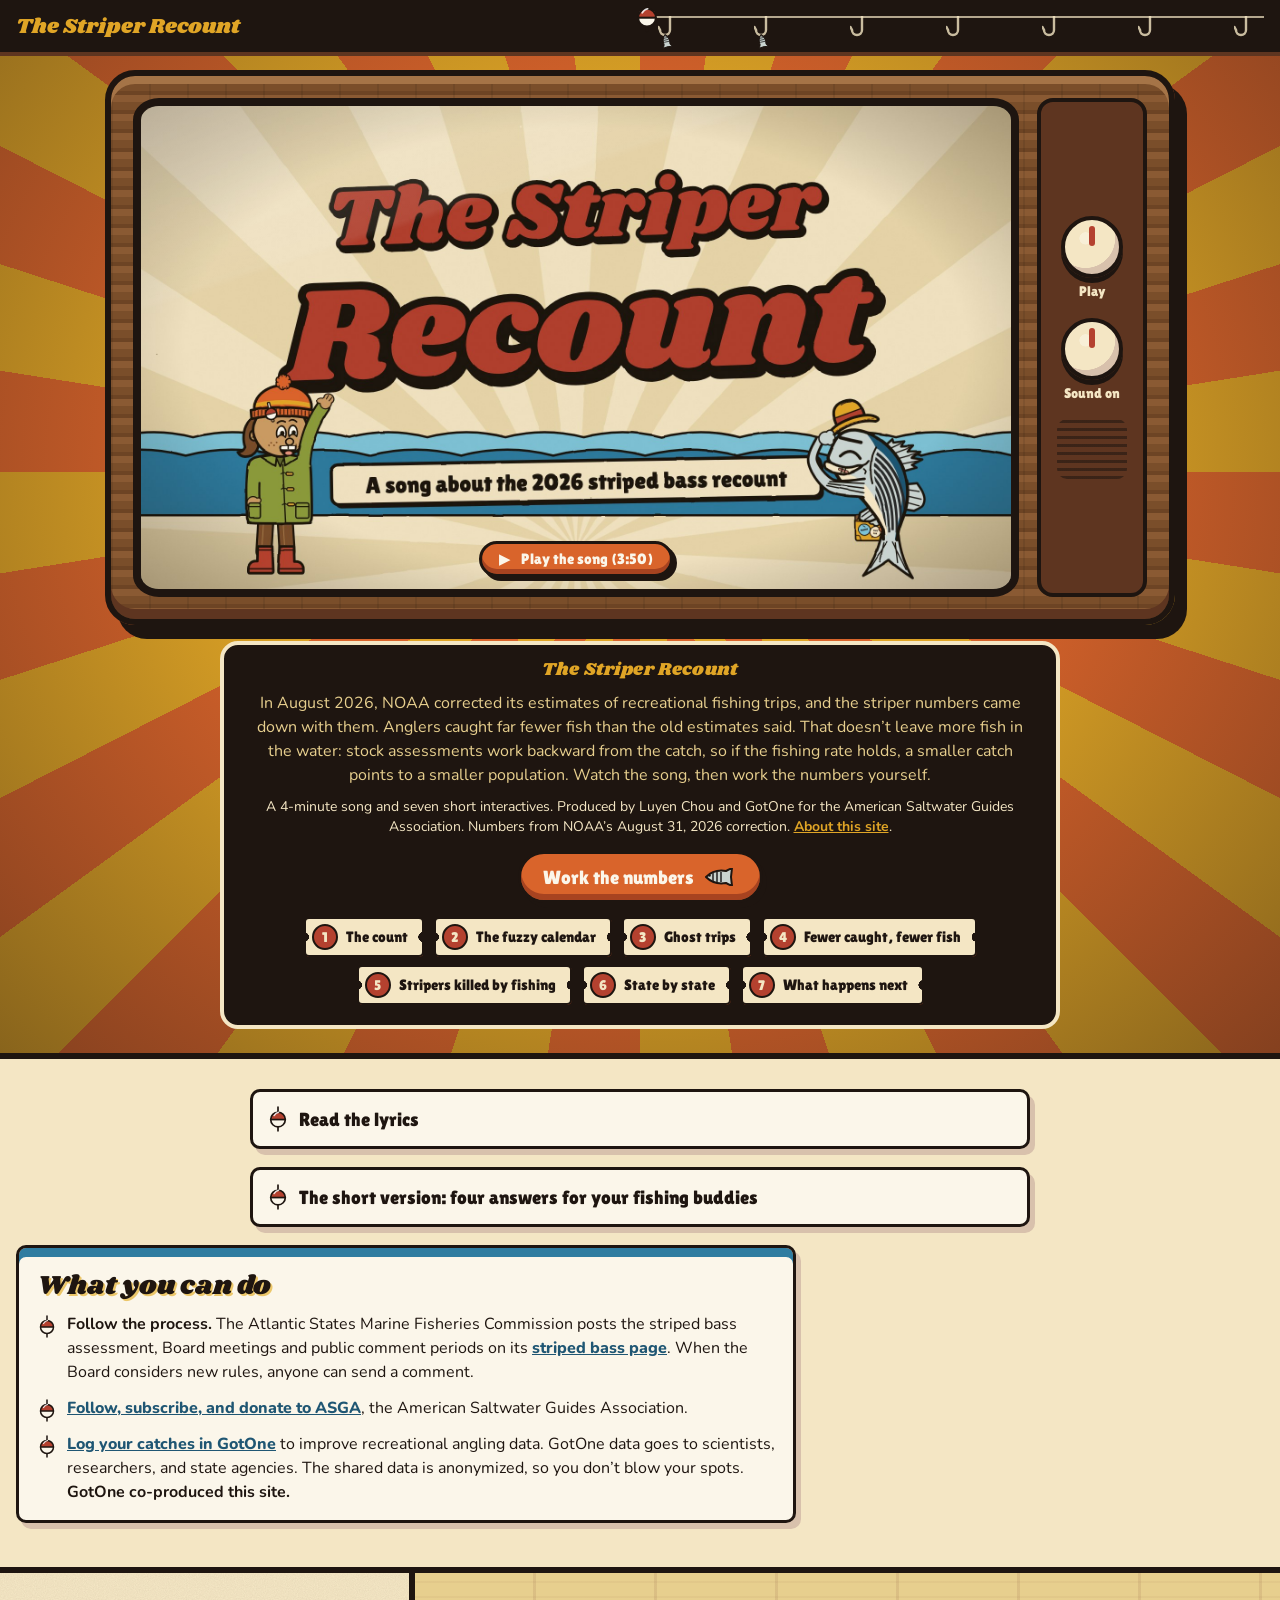
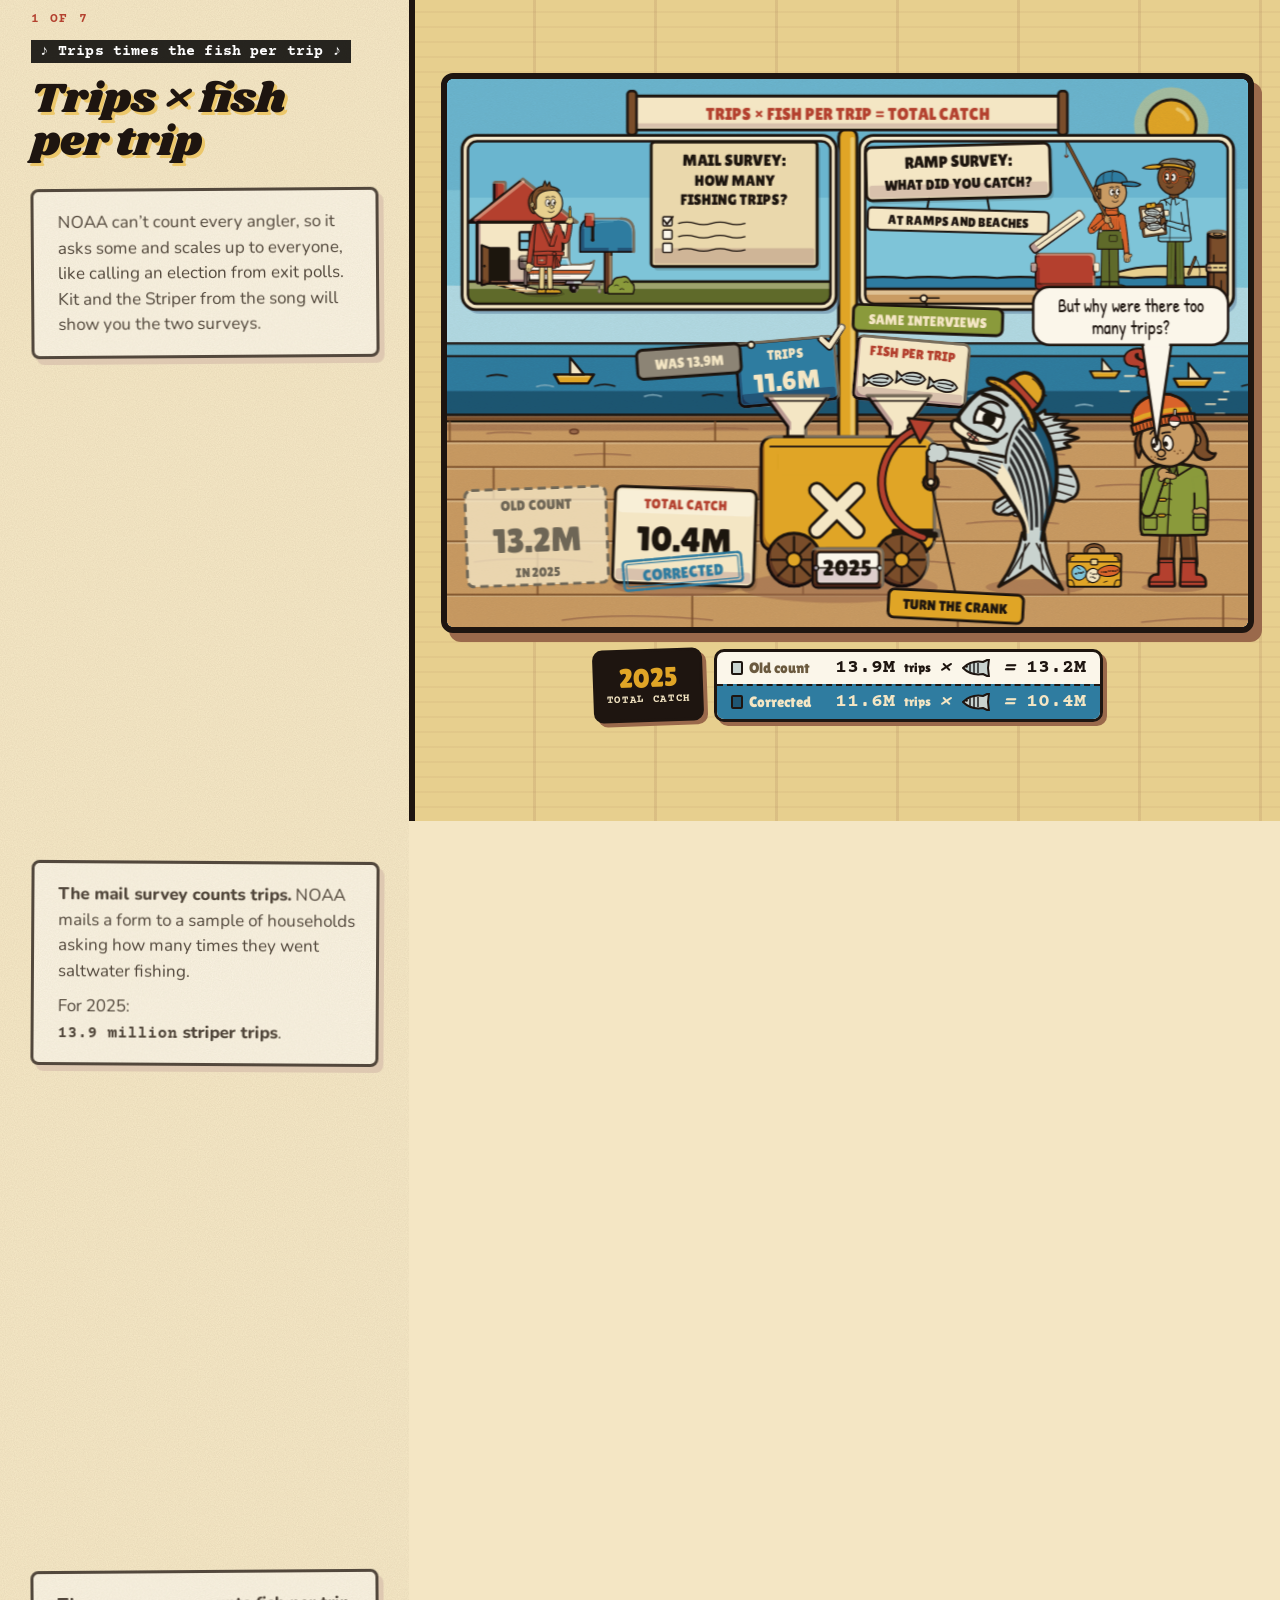
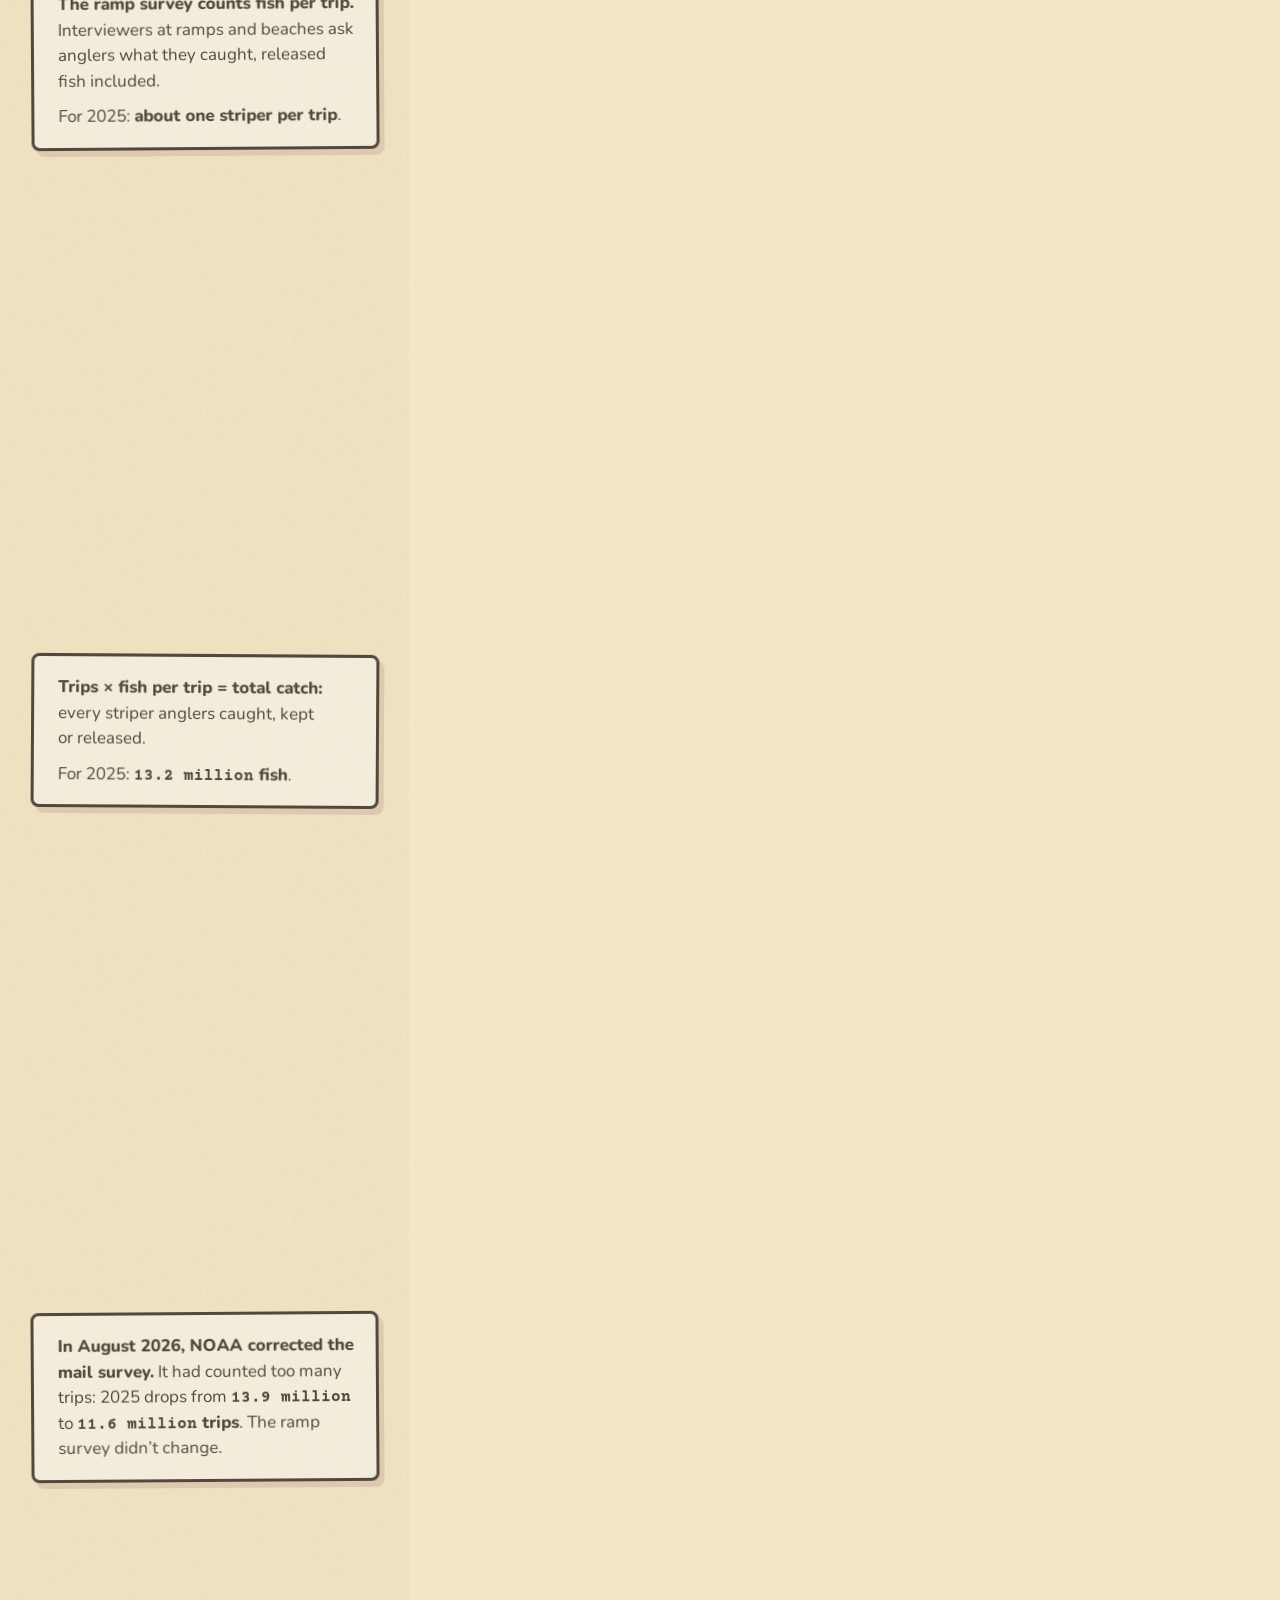
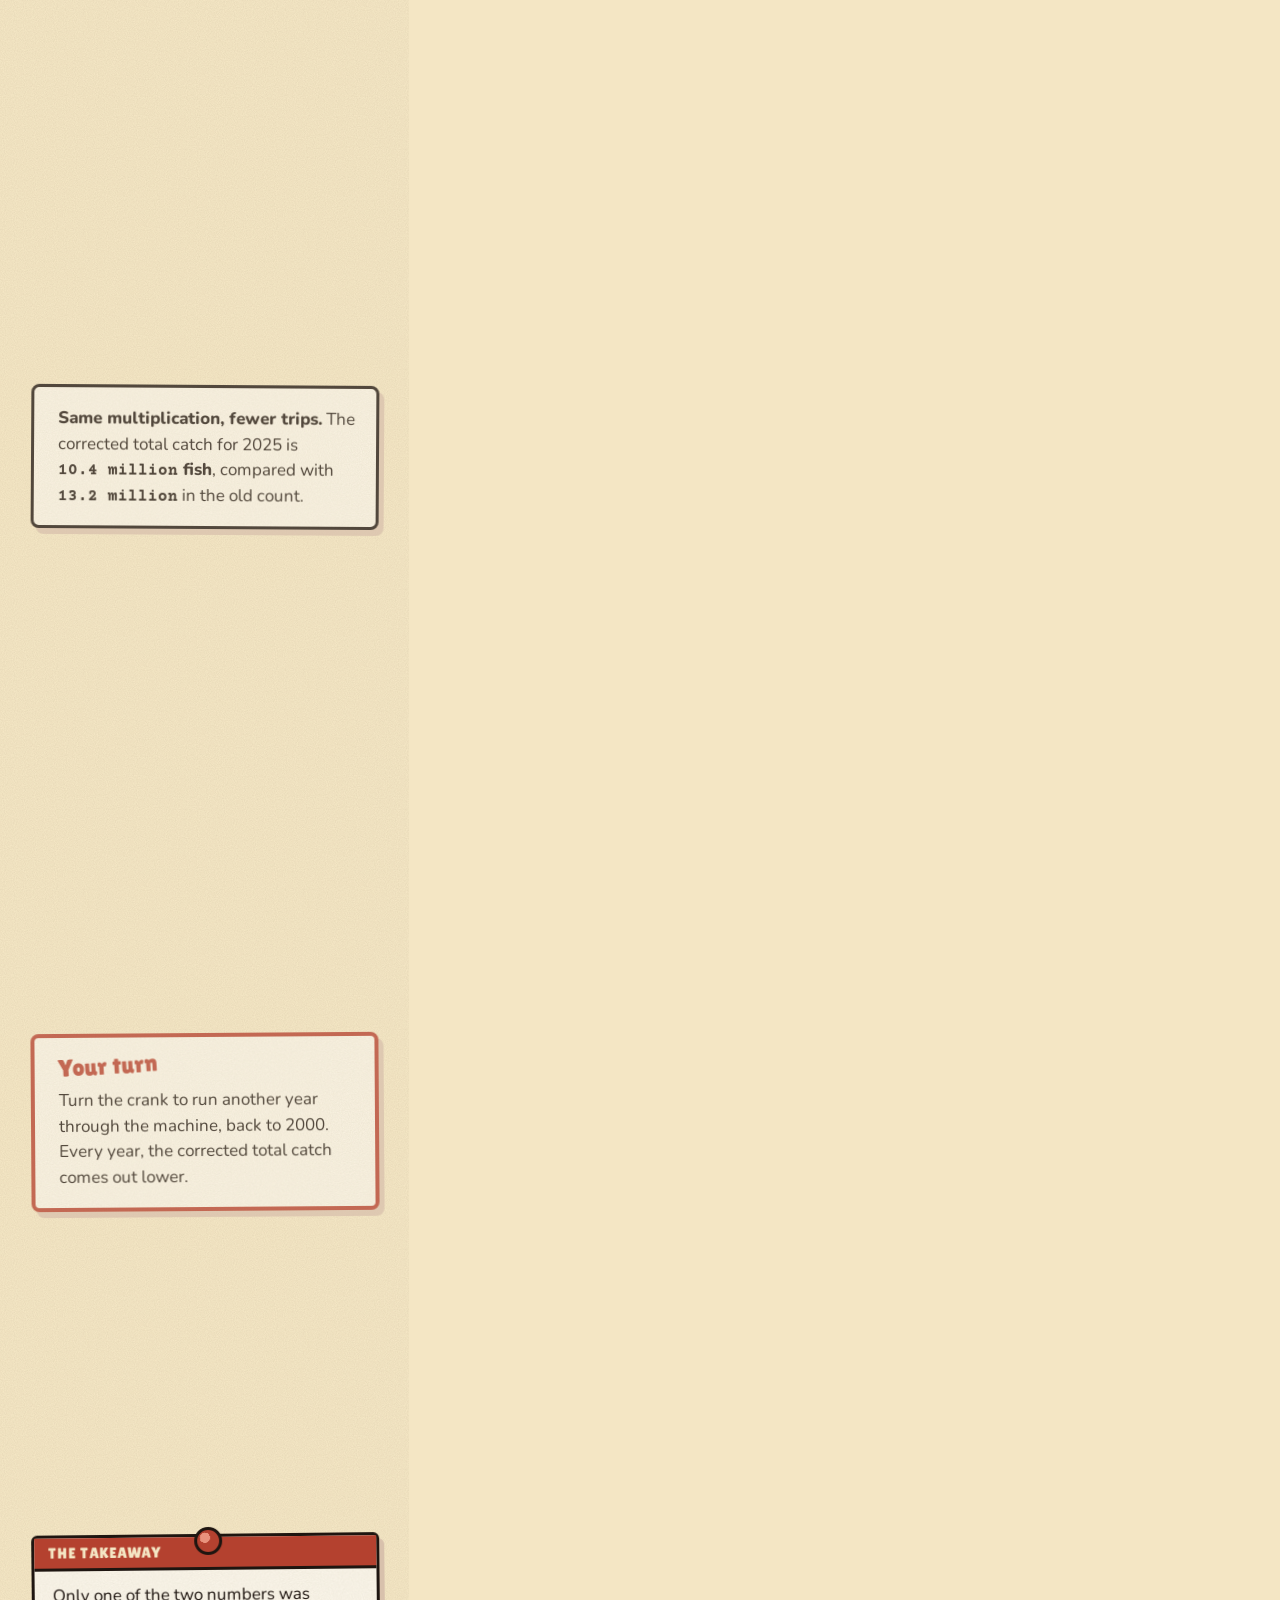
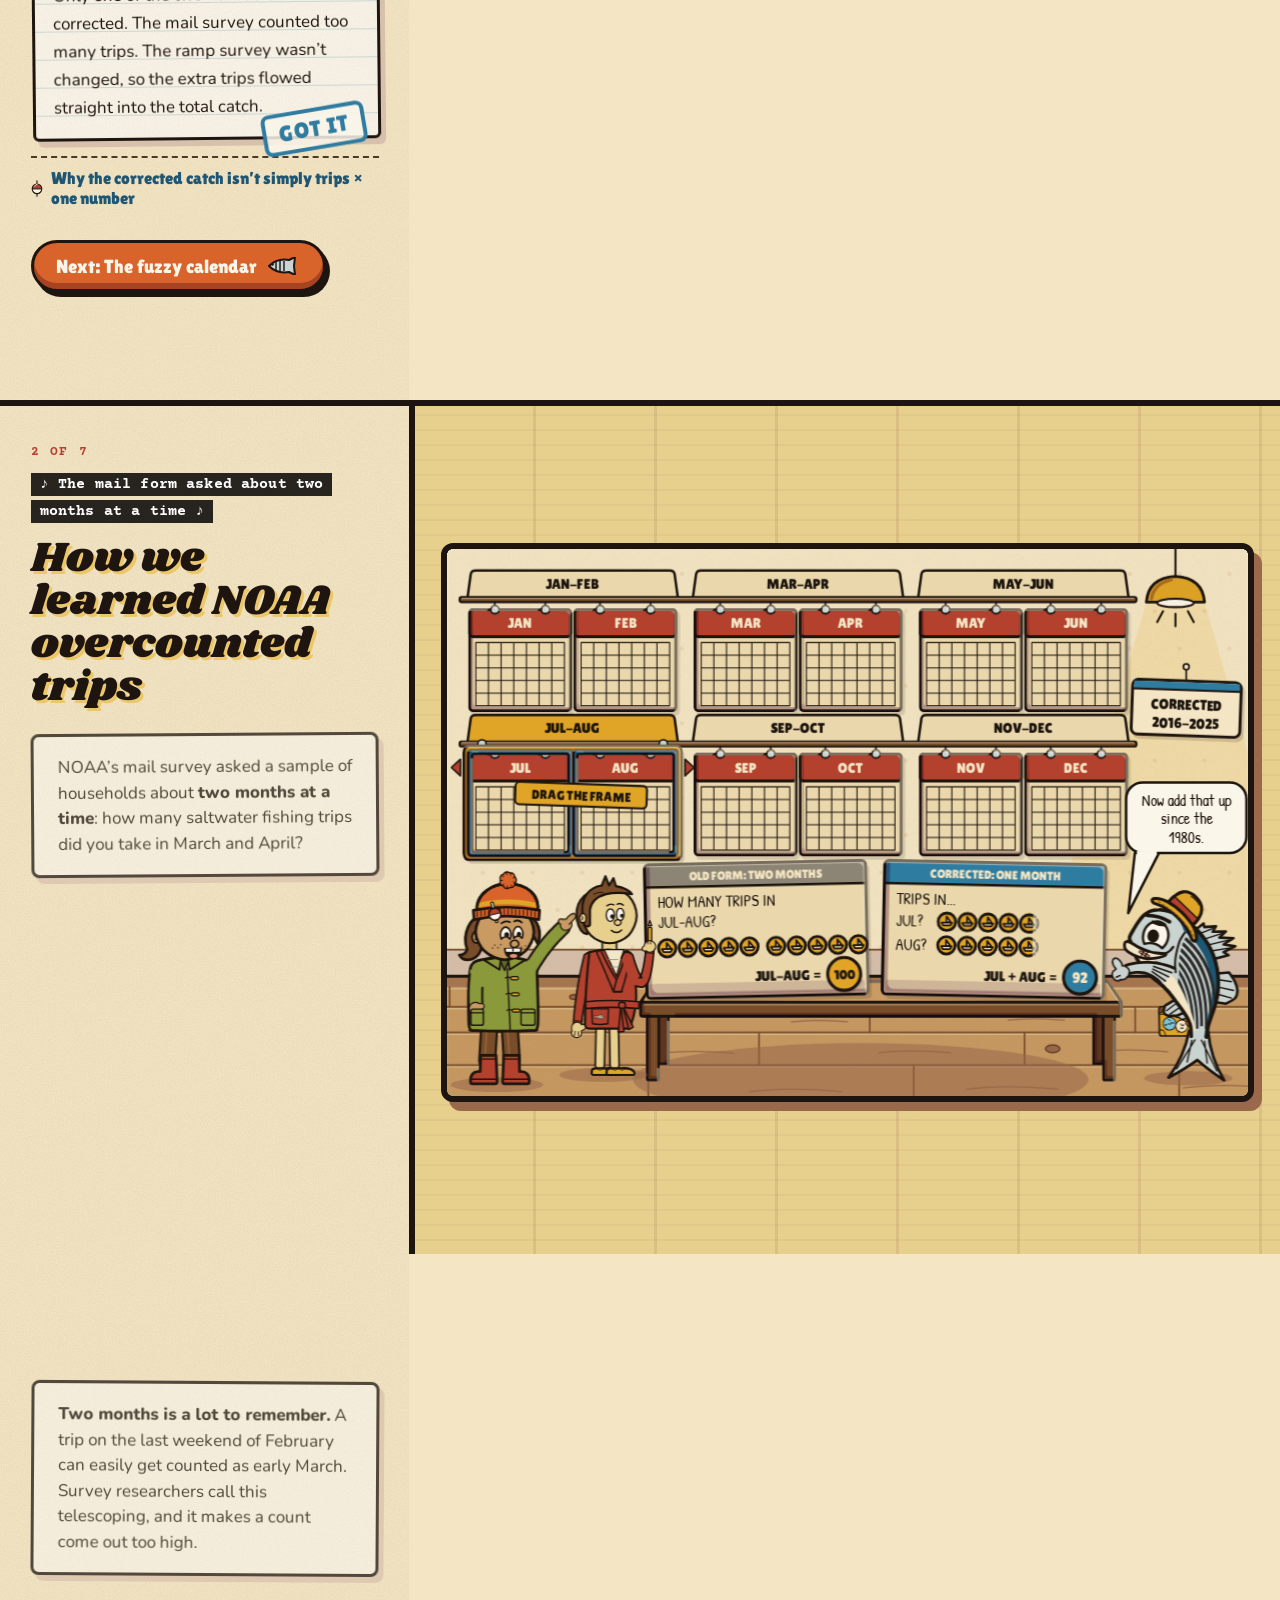
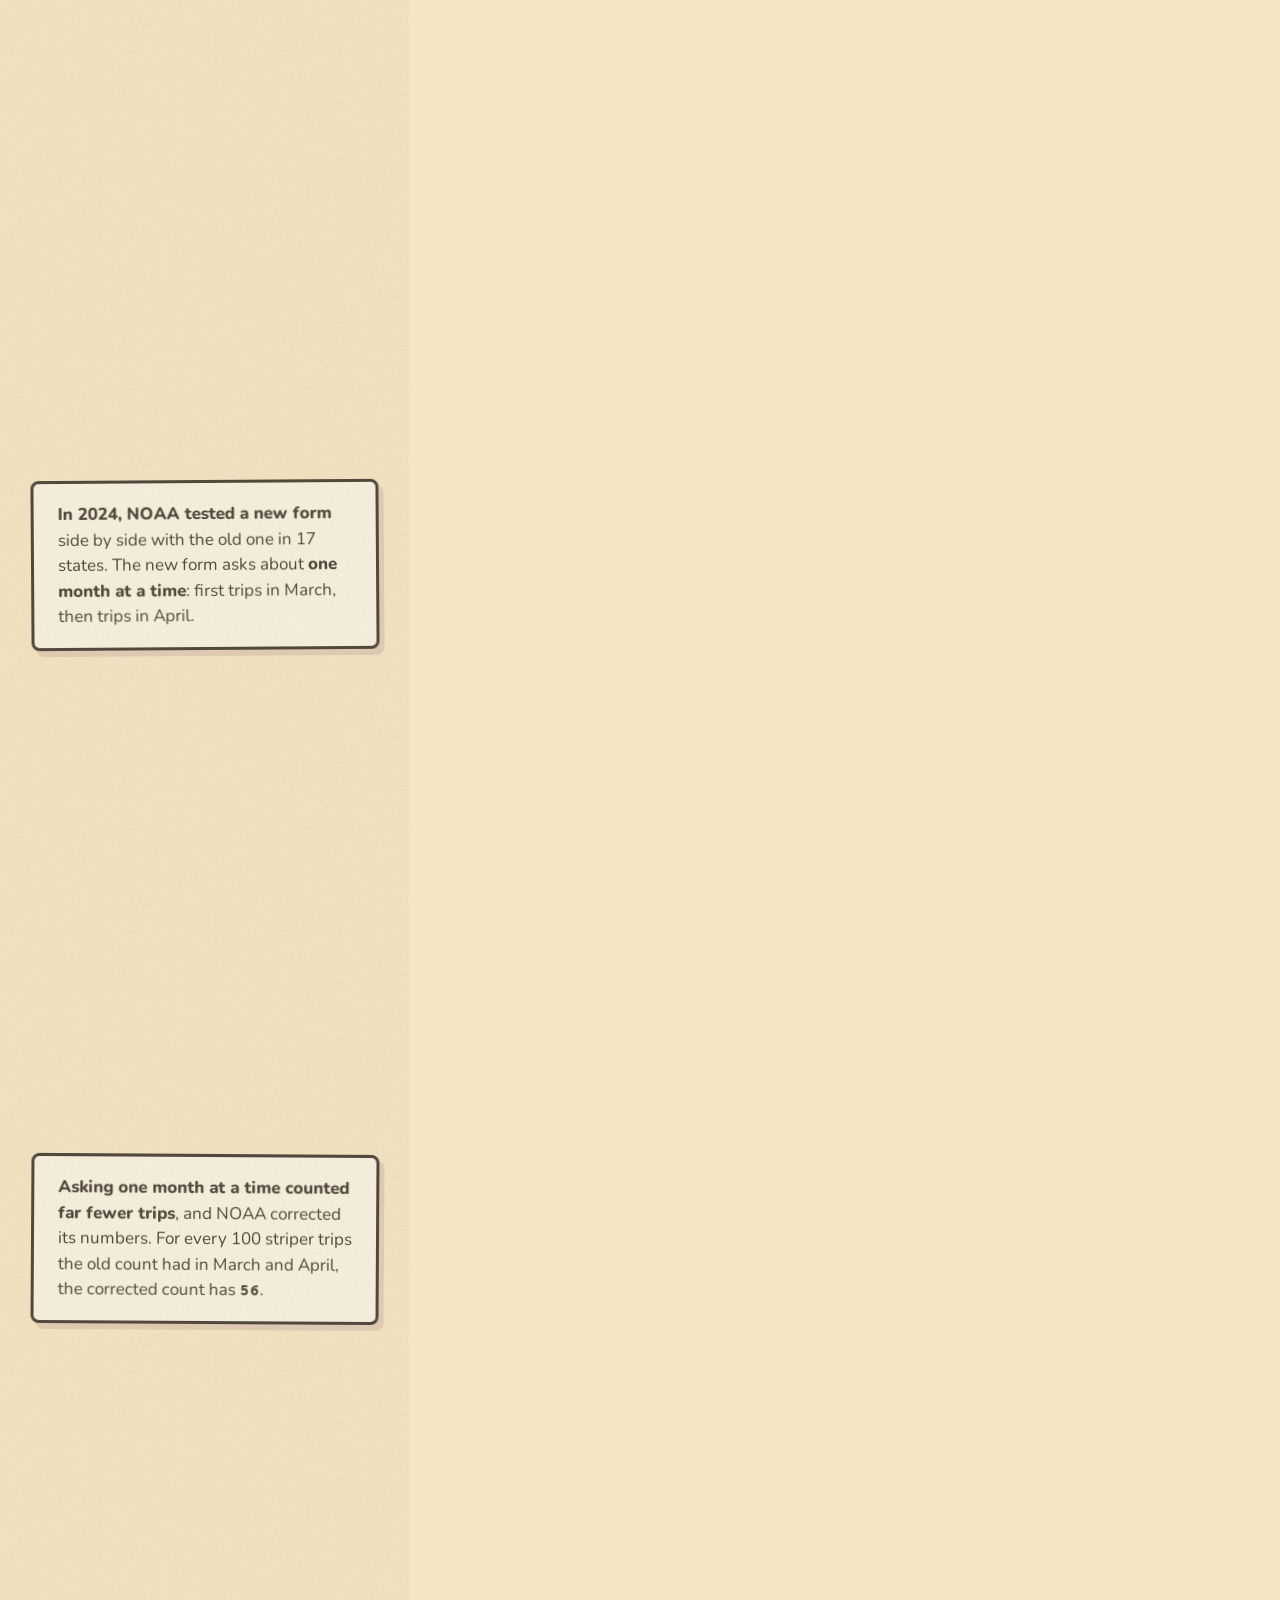
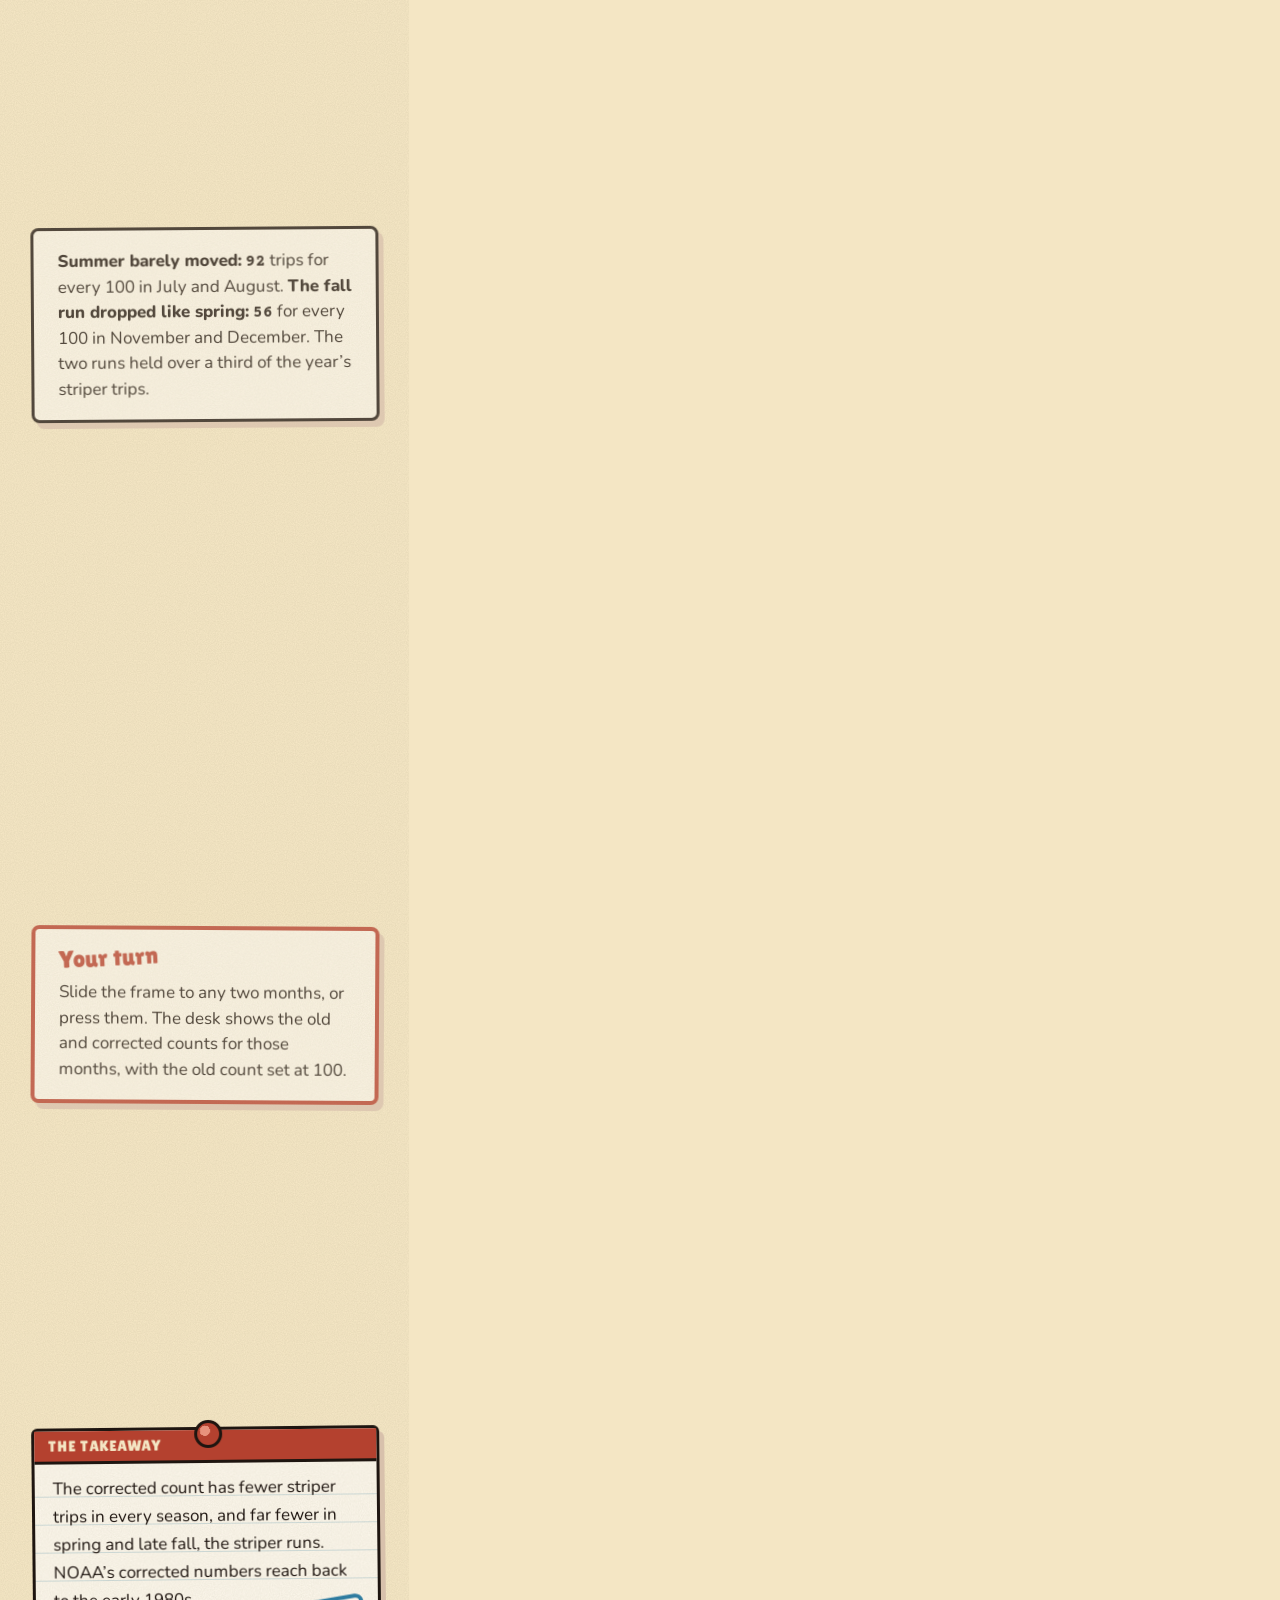
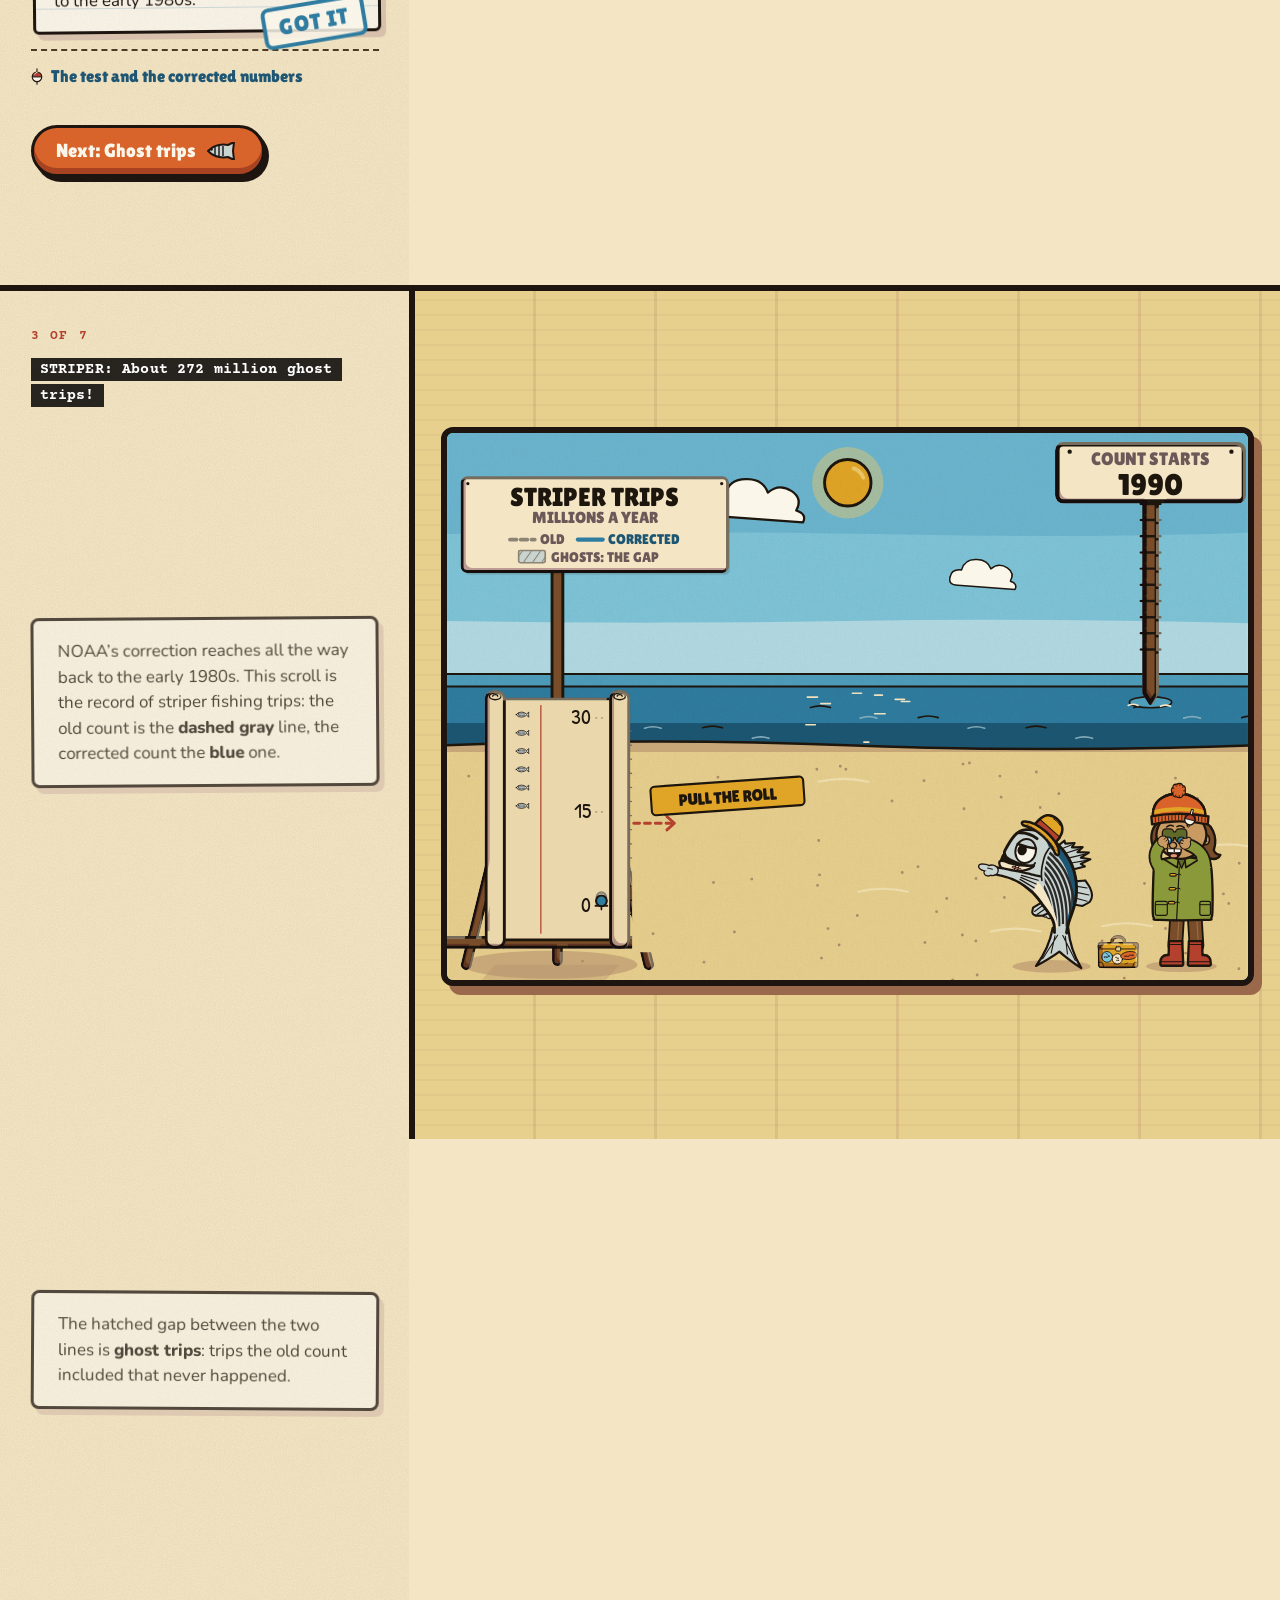
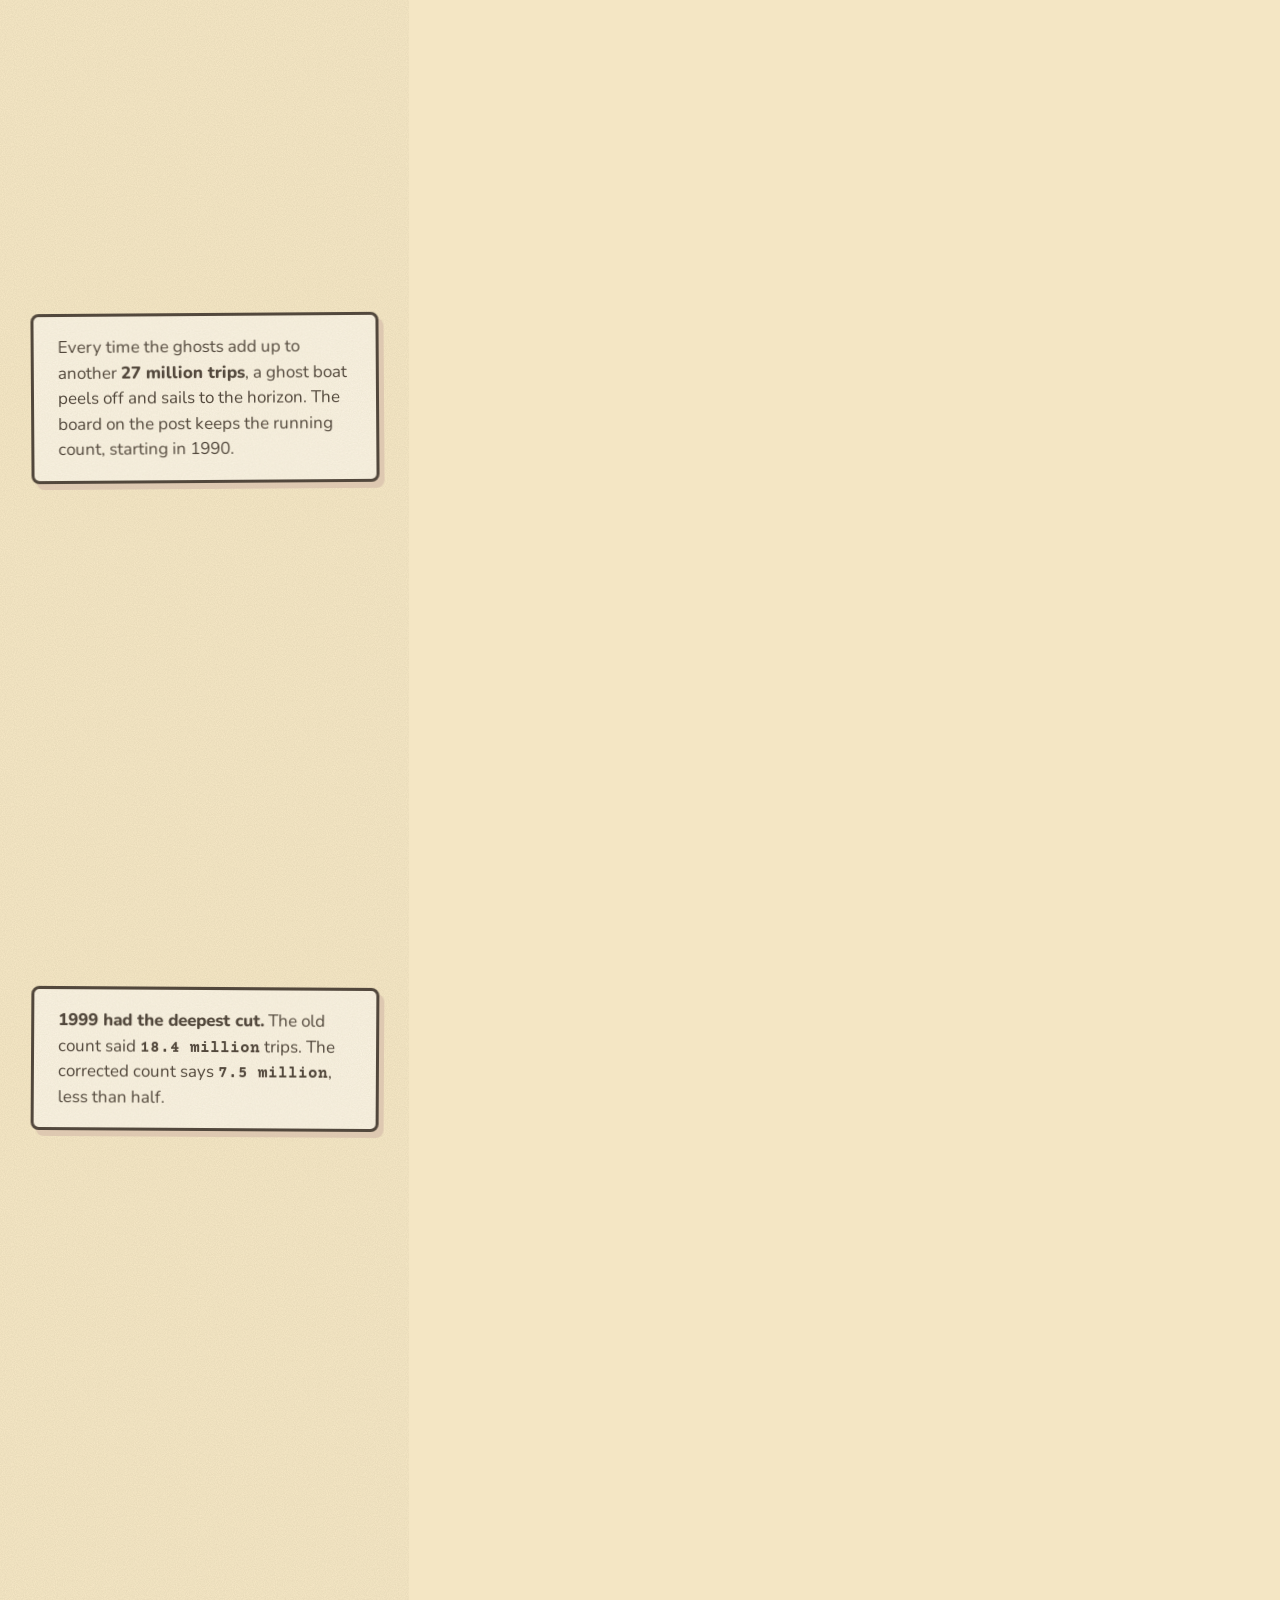
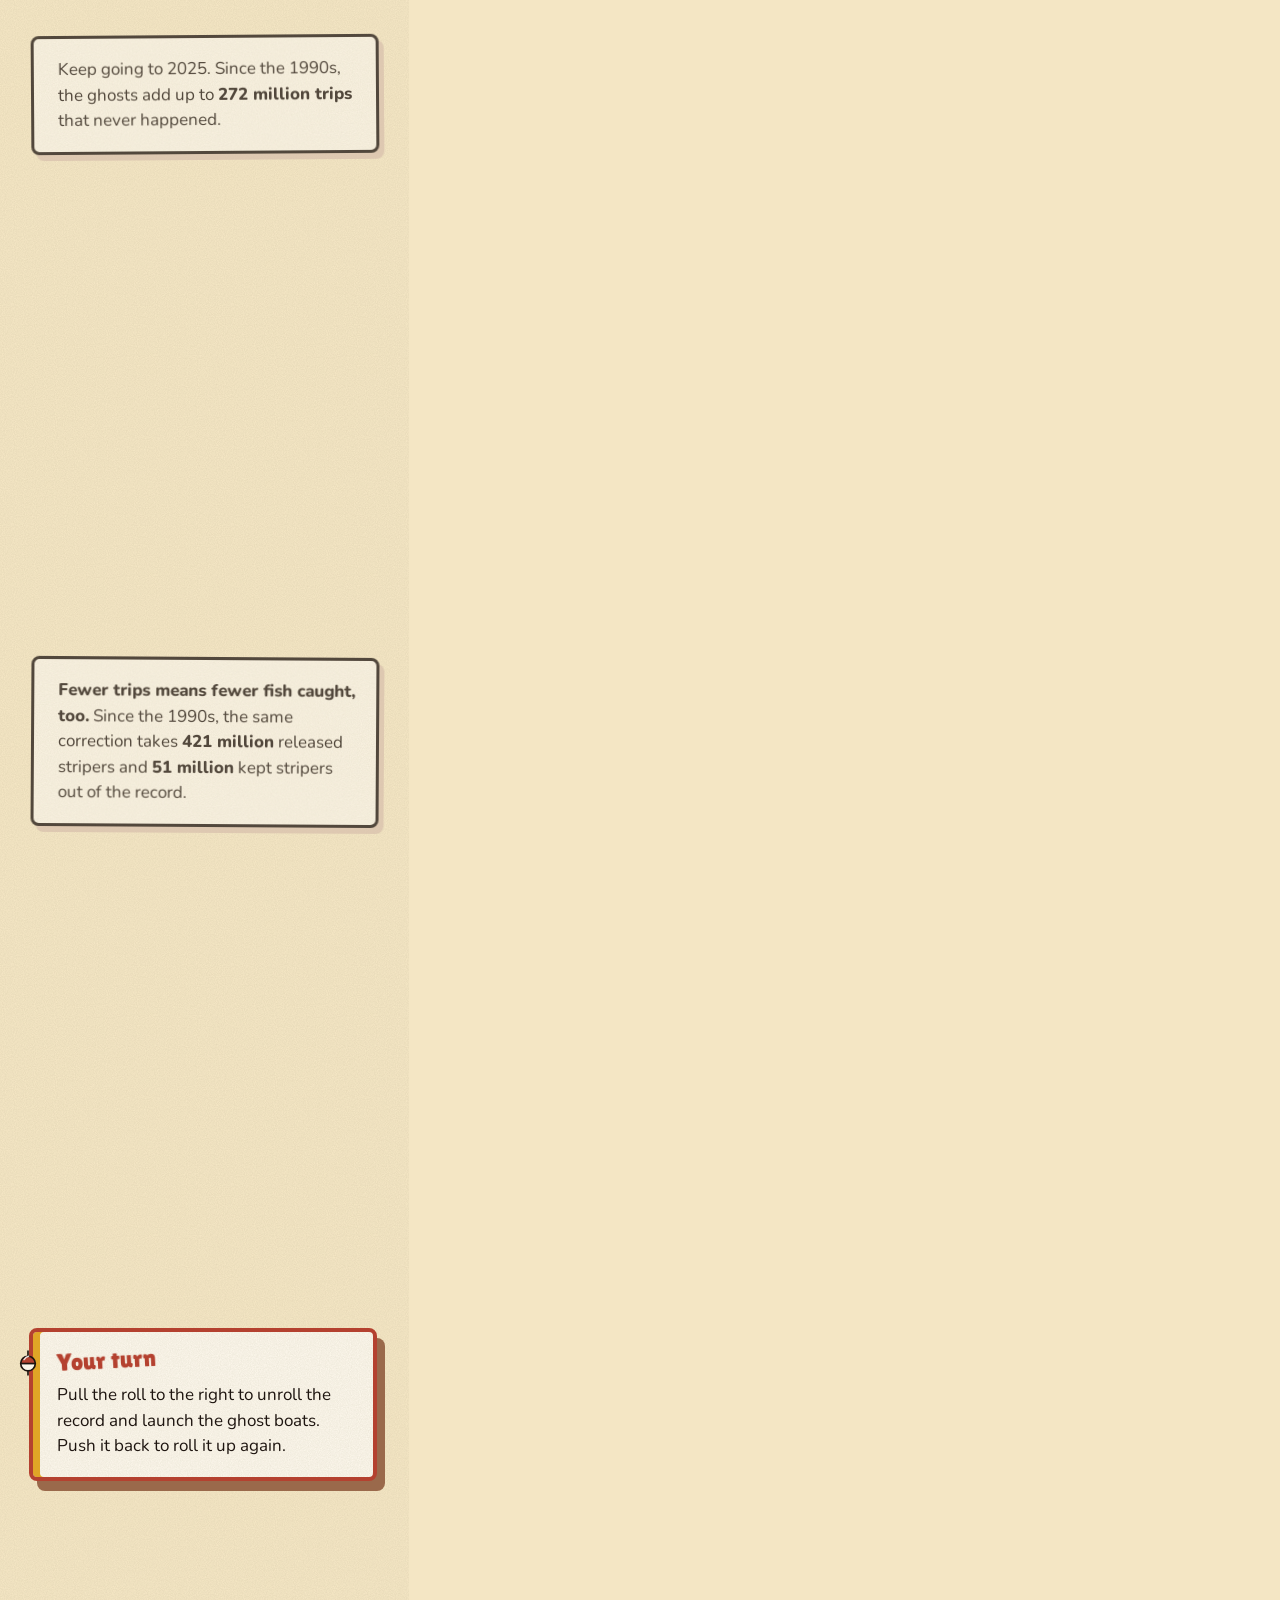
==== commit 1beb63ce: "States: tapping a state picks it again Co-Authored-By: Claude Opus 5.5 <noreply@anthropic.com>" ====
--- a/index.html
+++ b/index.html
@@ -252,7 +252,7 @@
 <script src="assets/pages/ghosts.js?v=ea3d5558"></script>
 <script src="assets/pages/pie.js?v=43dc8043"></script>
 <script src="assets/pages/removals.js?v=68f1137f"></script>
-<script src="assets/pages/states.js?v=b2ef9a60"></script>
+<script src="assets/pages/states.js?v=7ae1043b"></script>
 <script src="assets/pages/next.js?v=9070a875"></script>
 <script>SITE.boot();</script>
 </body>
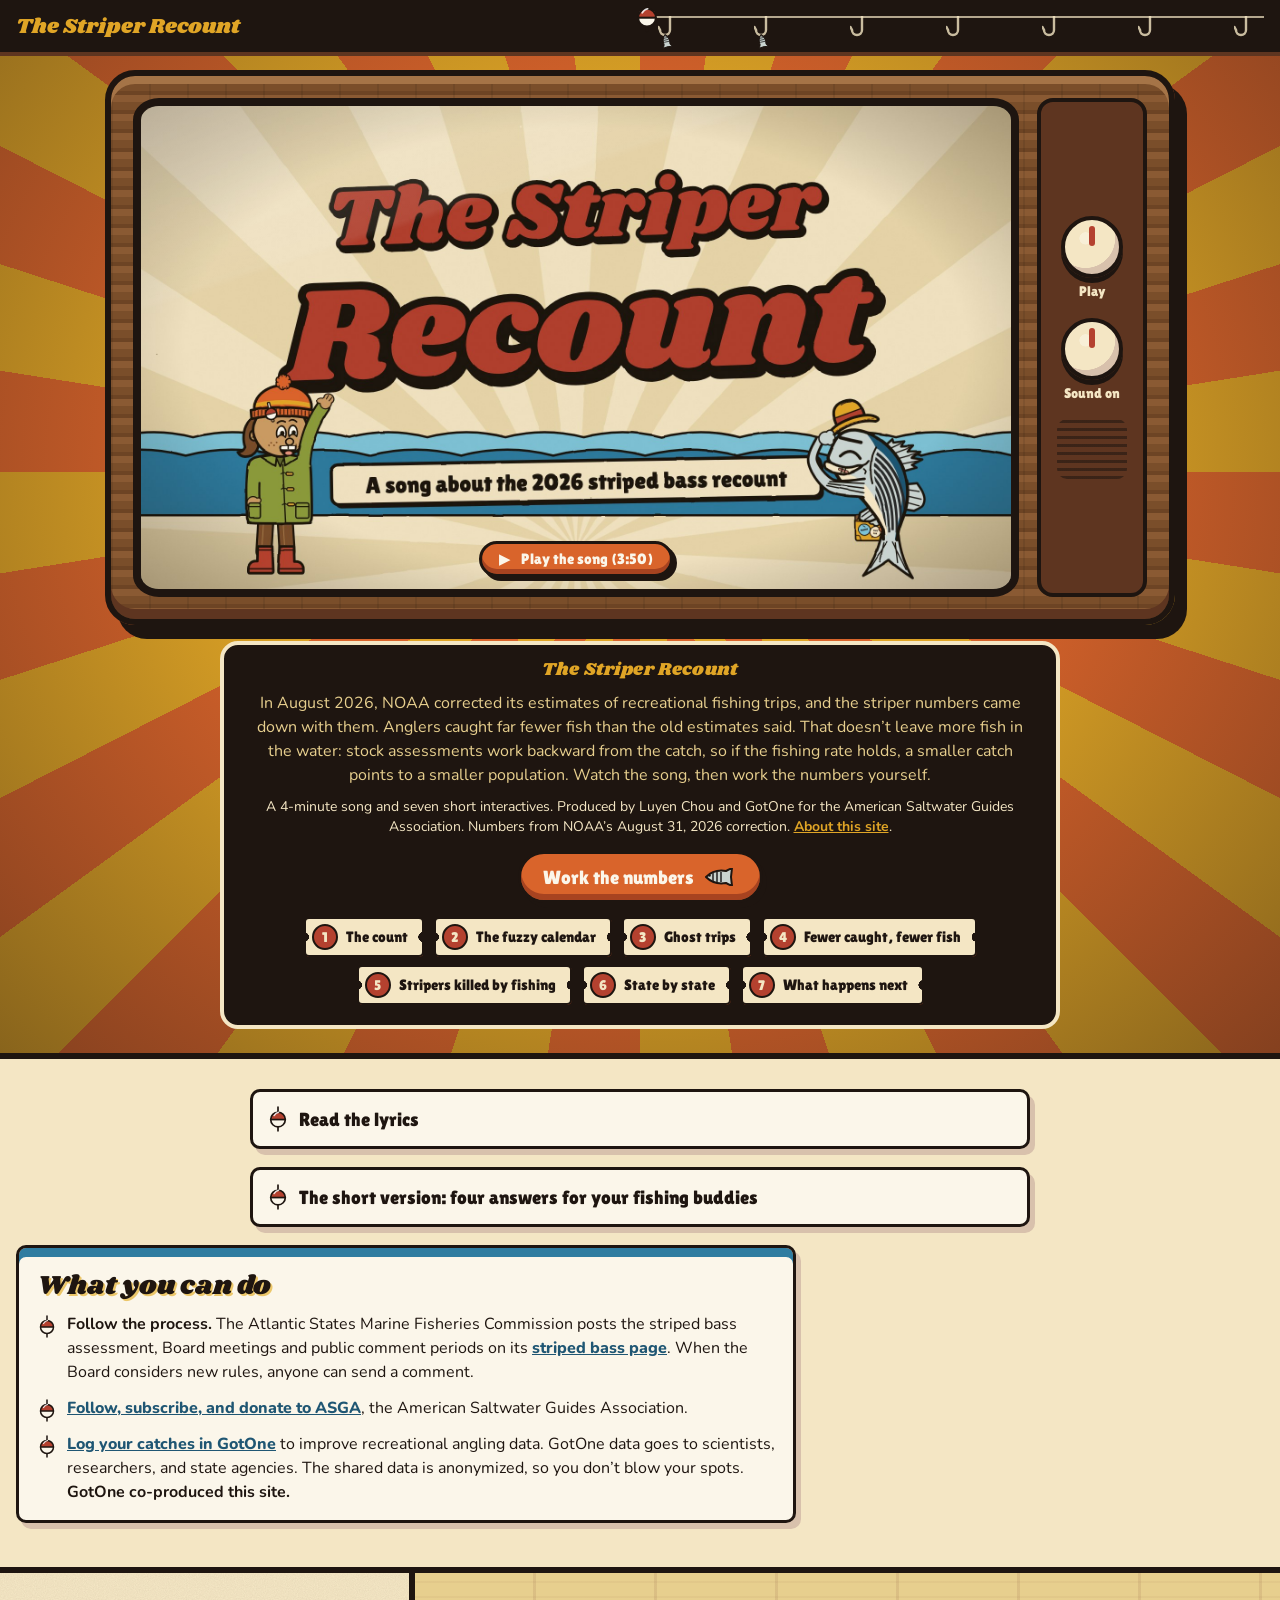
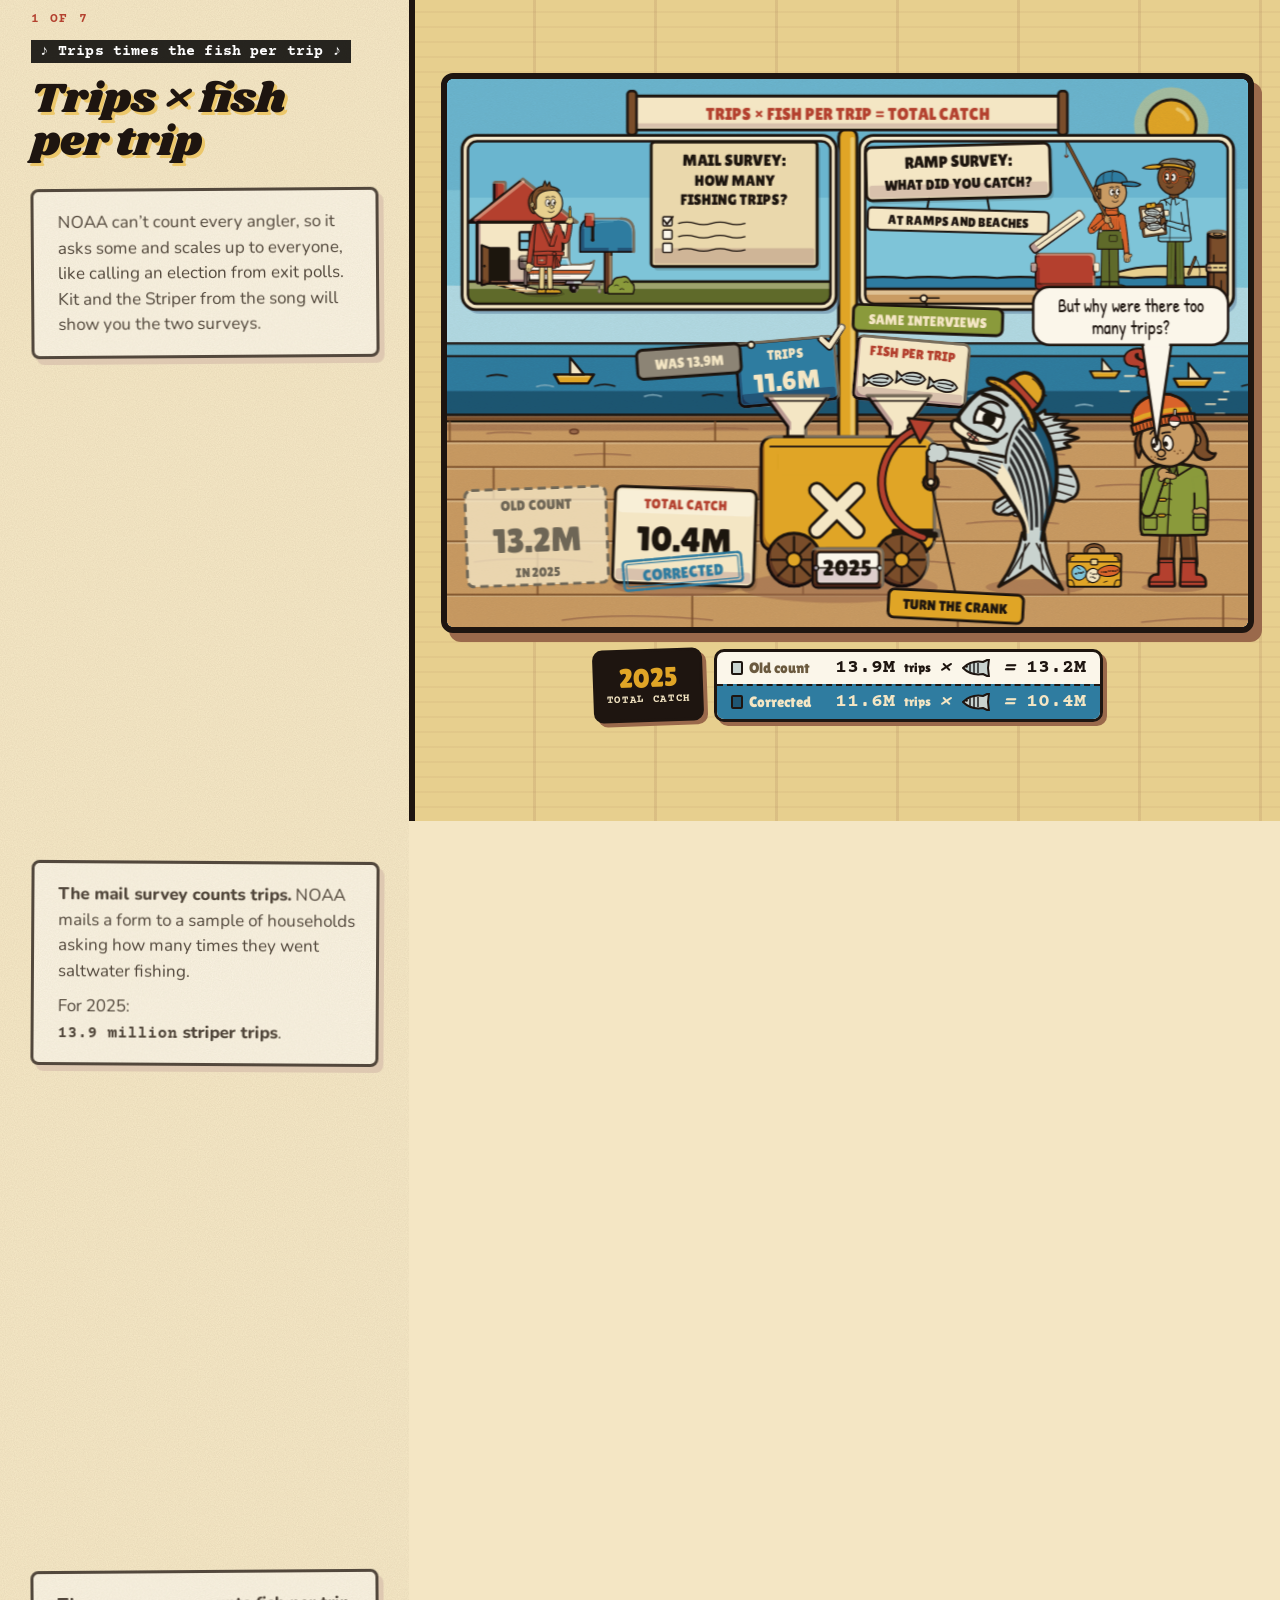
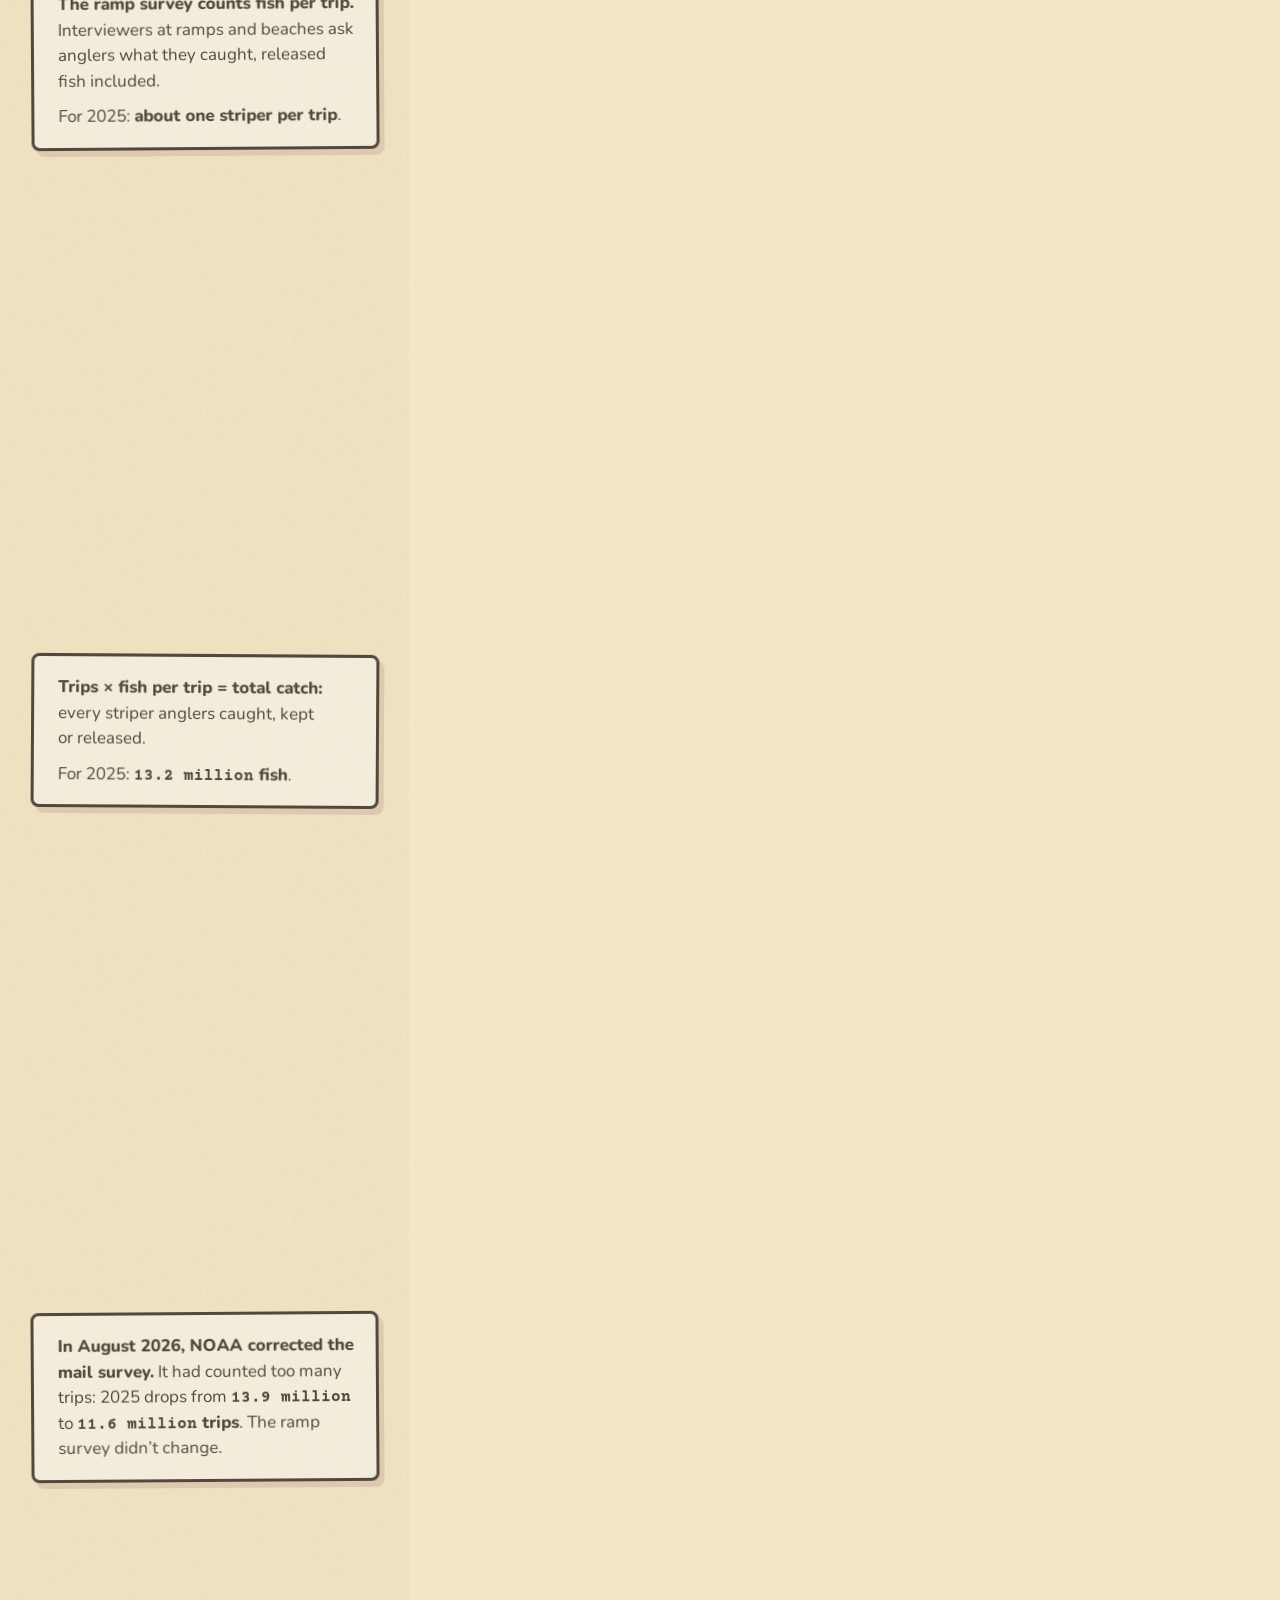
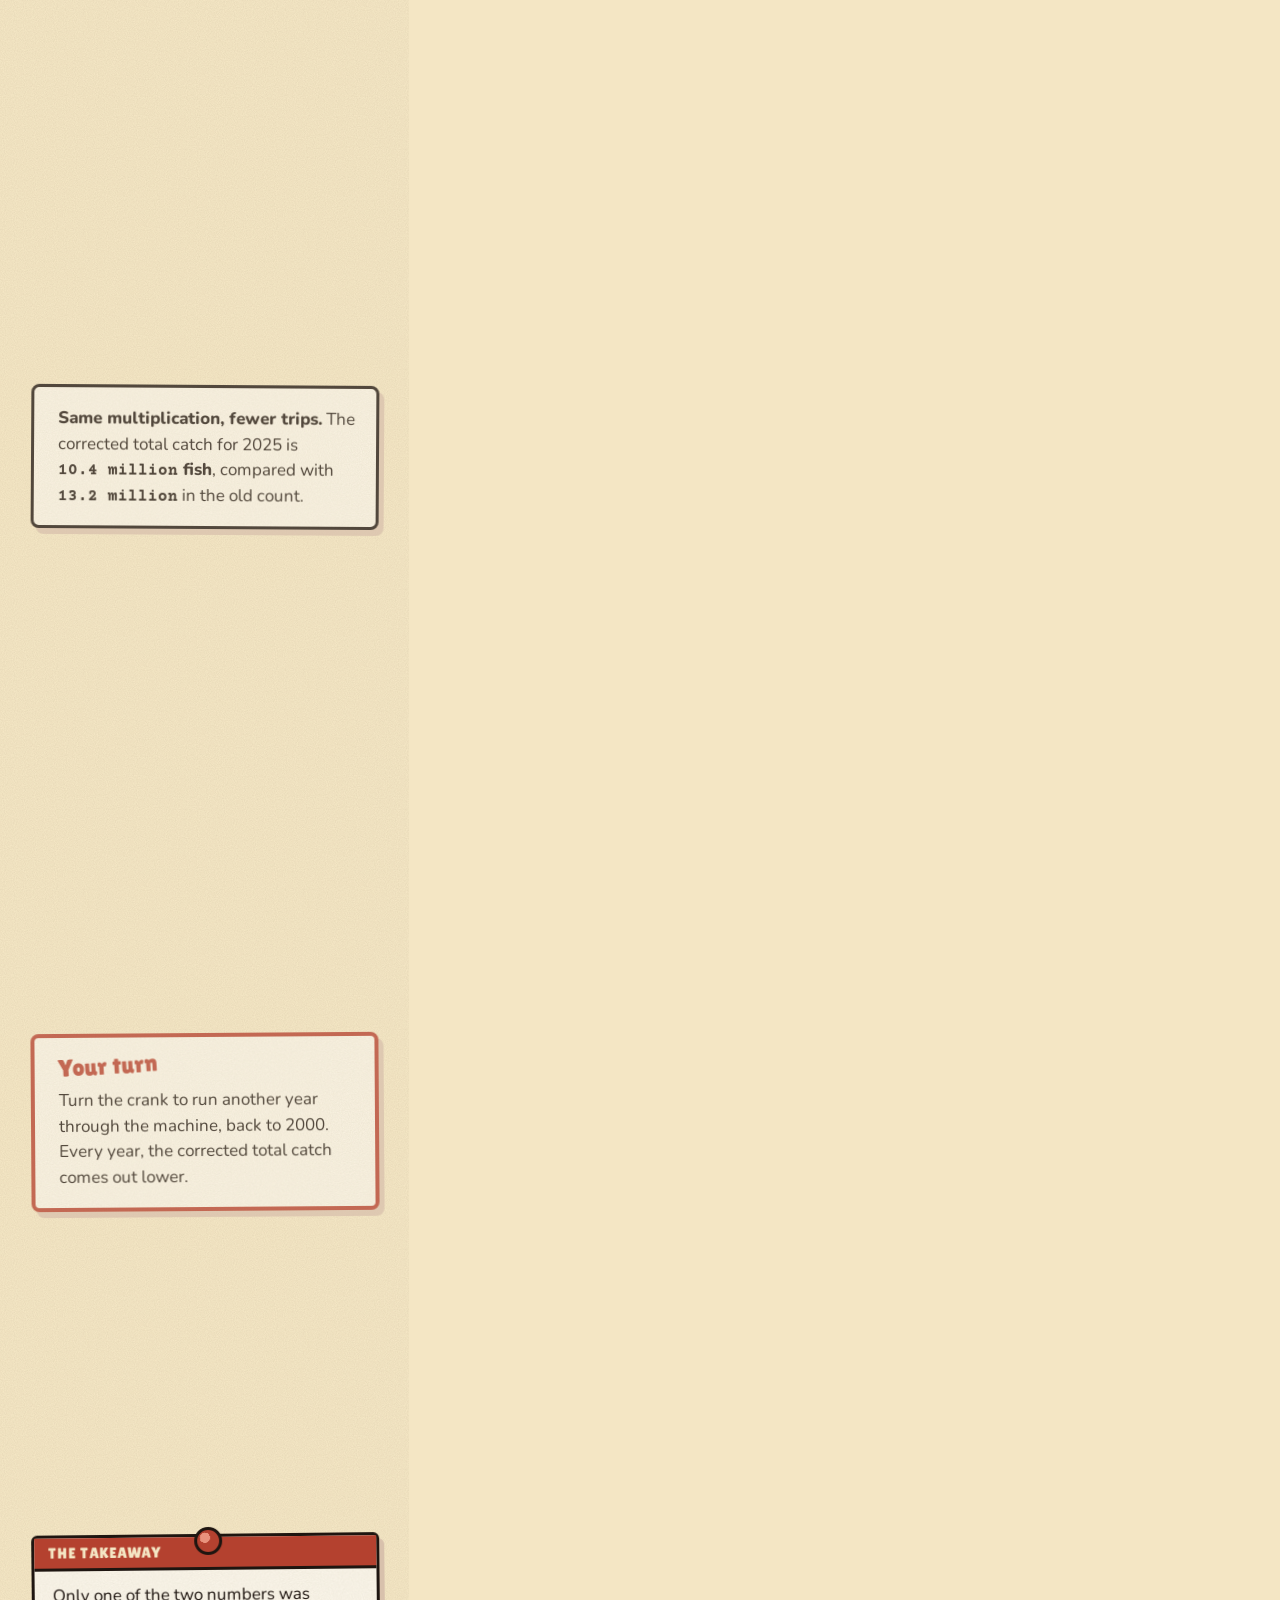
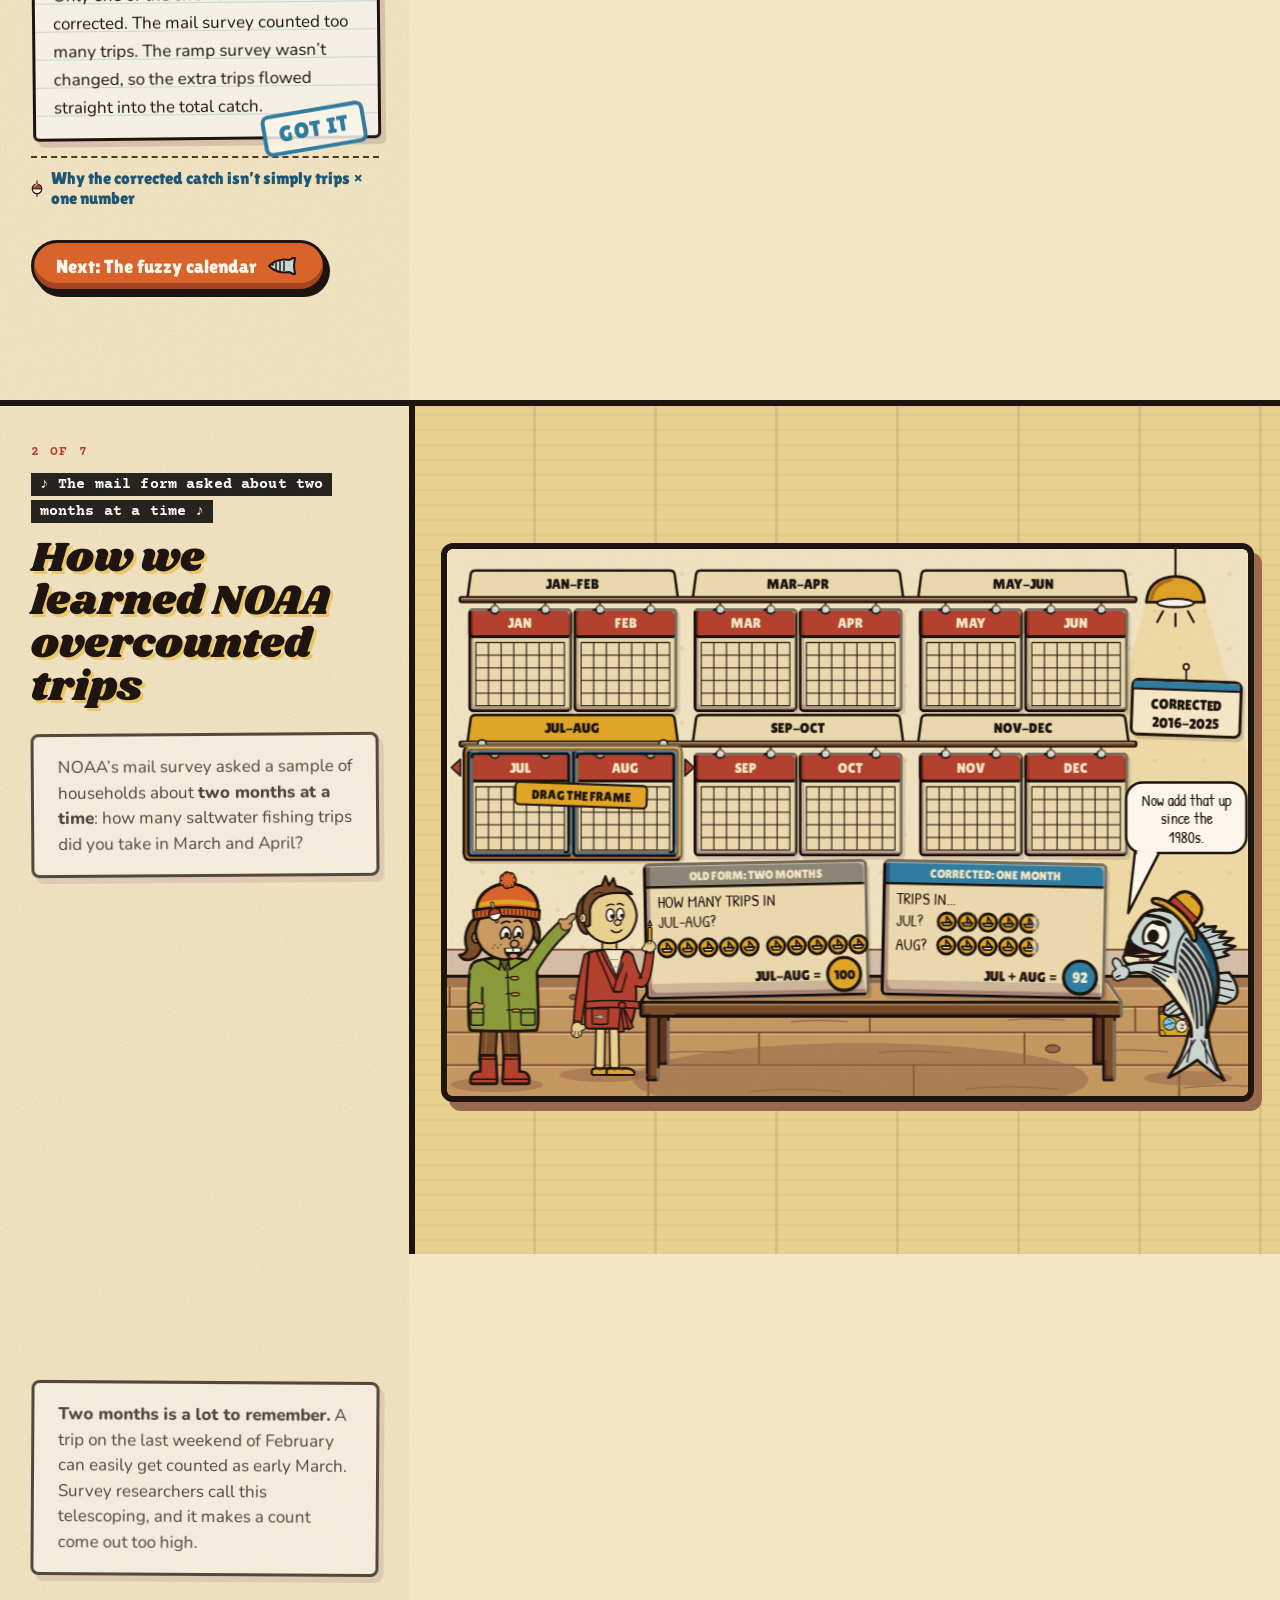
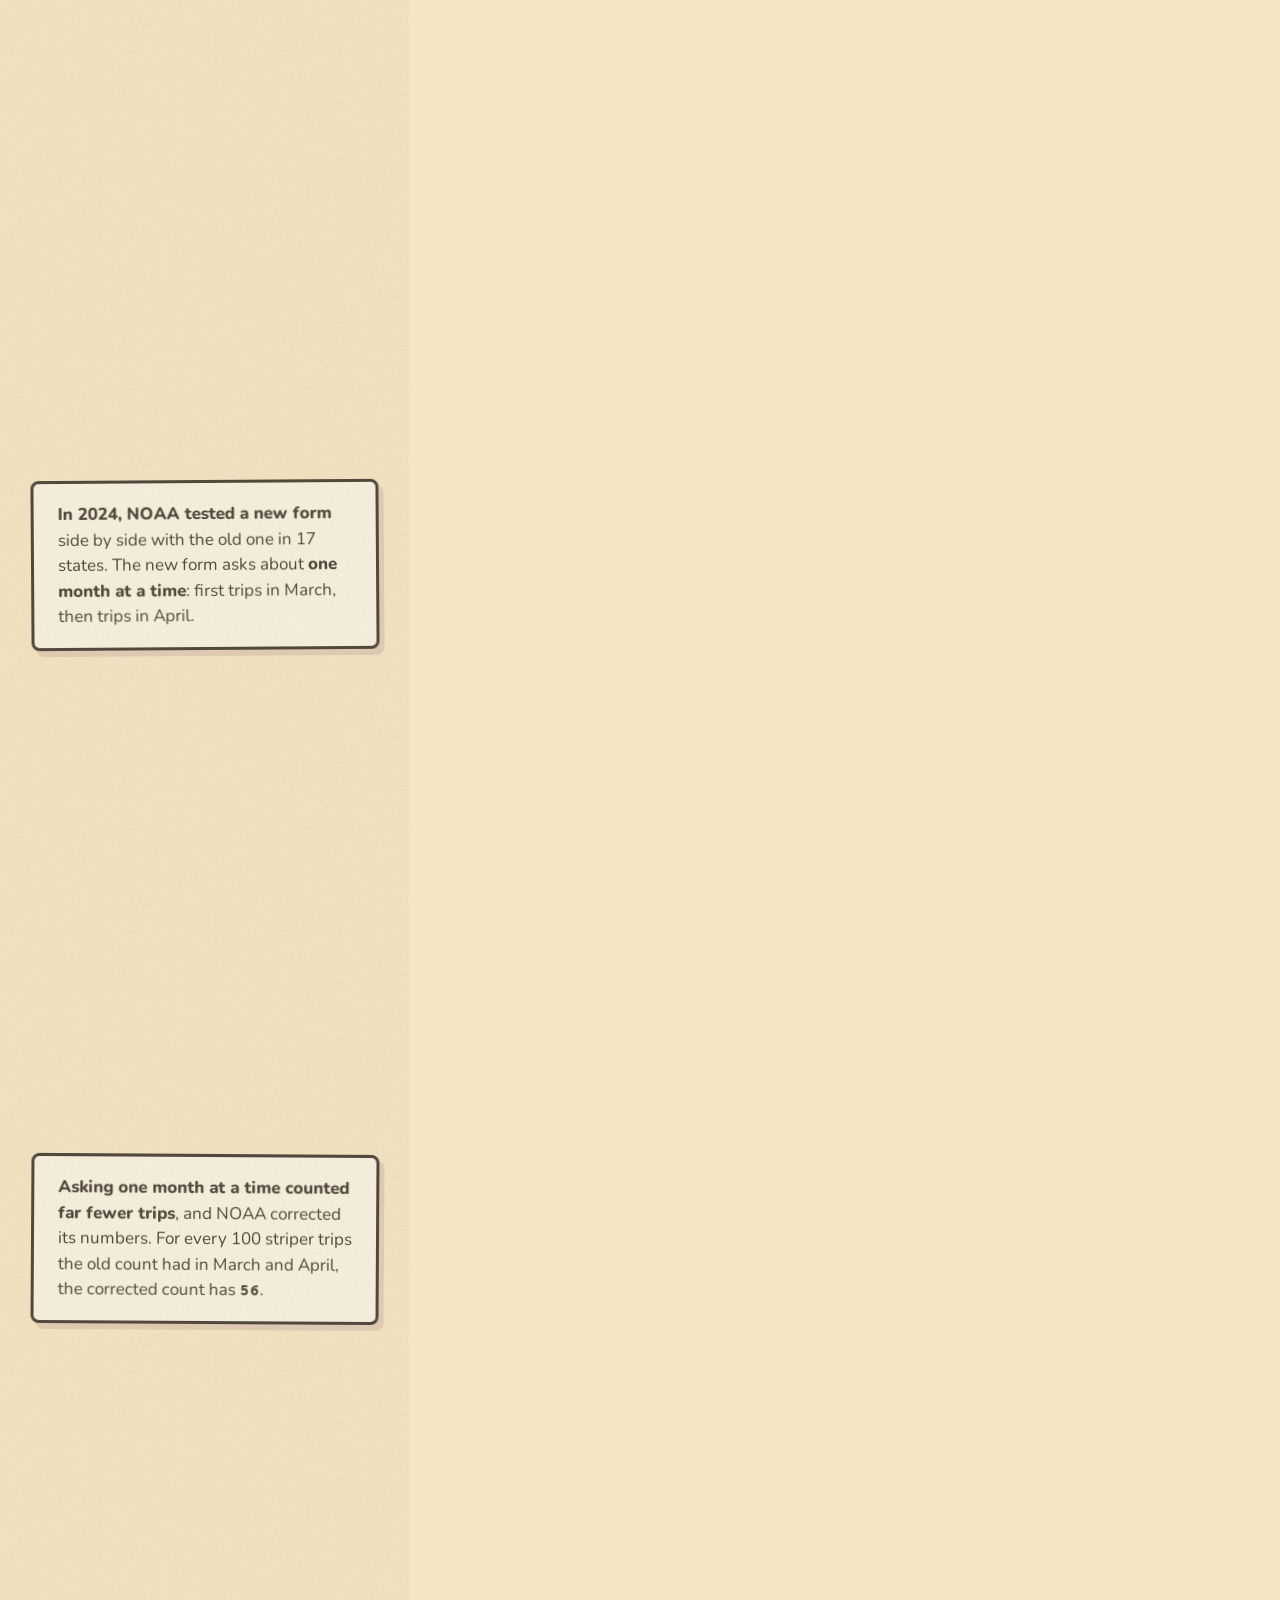
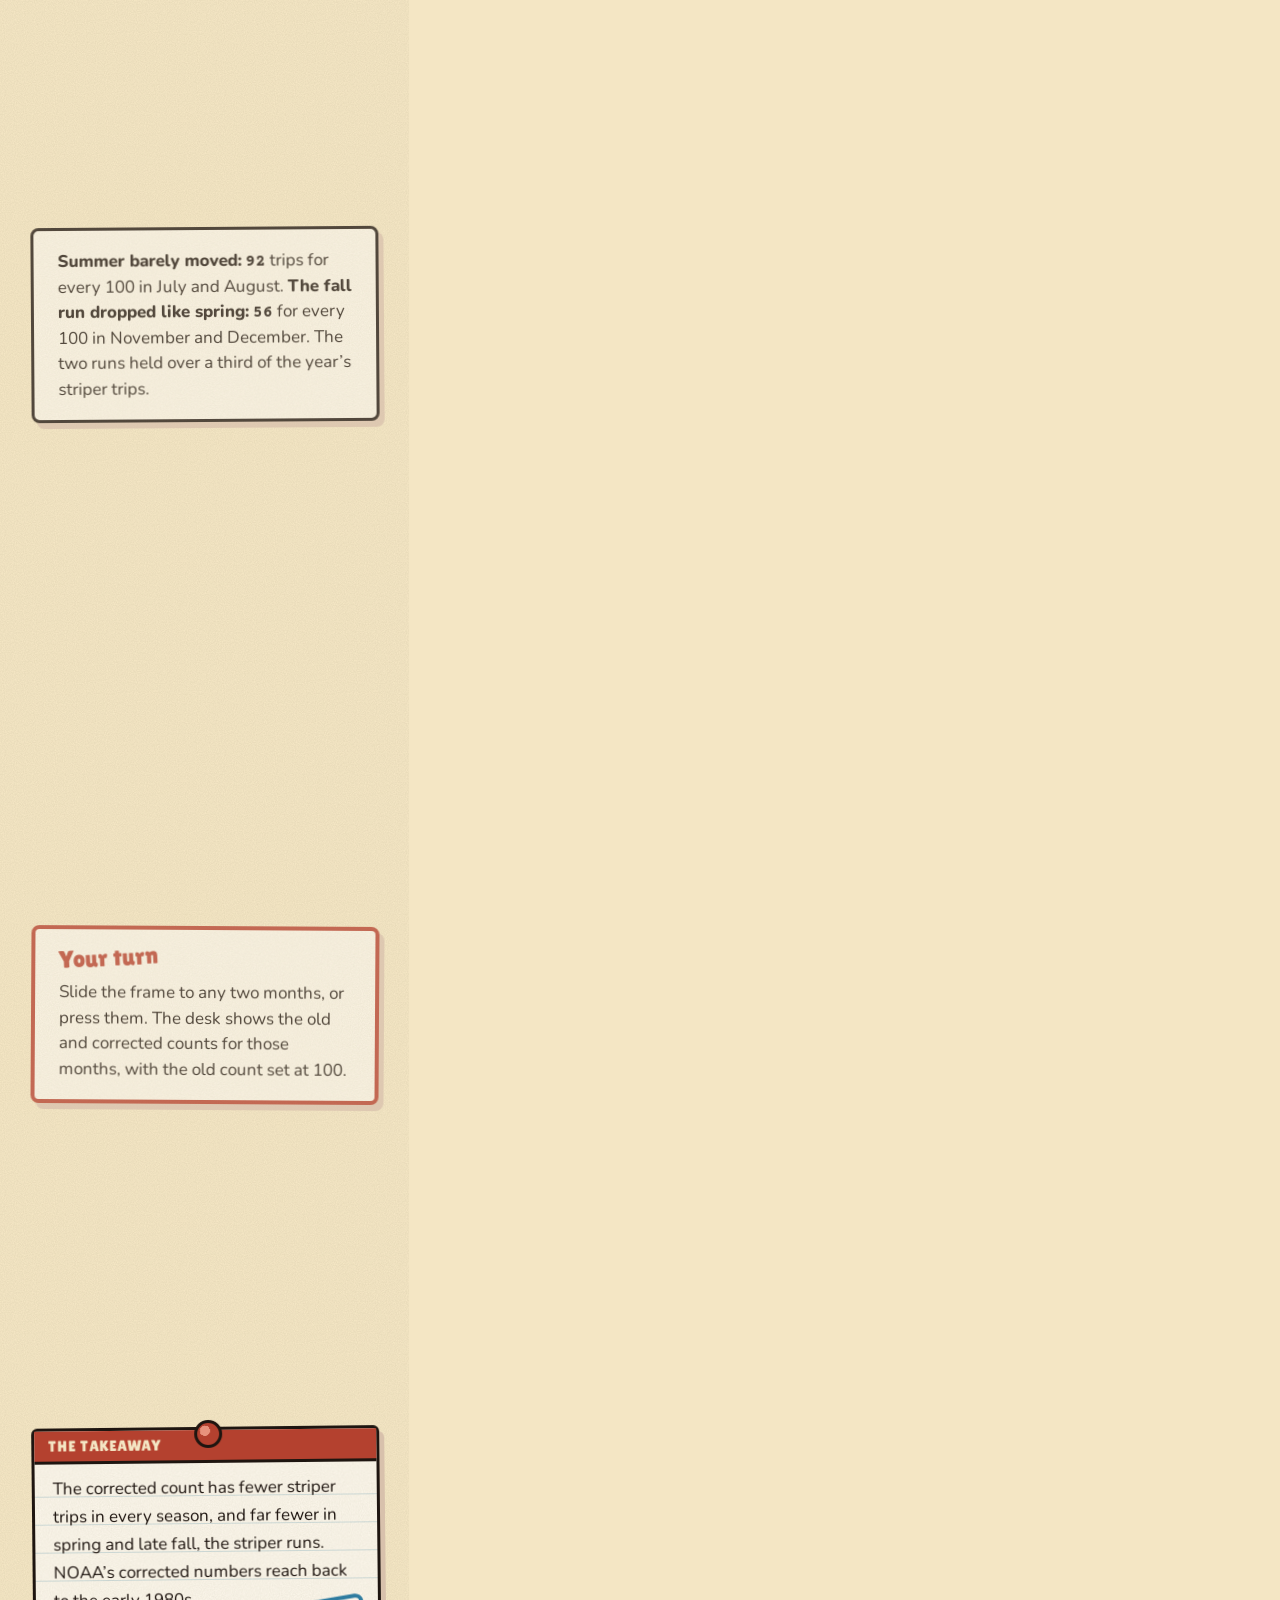
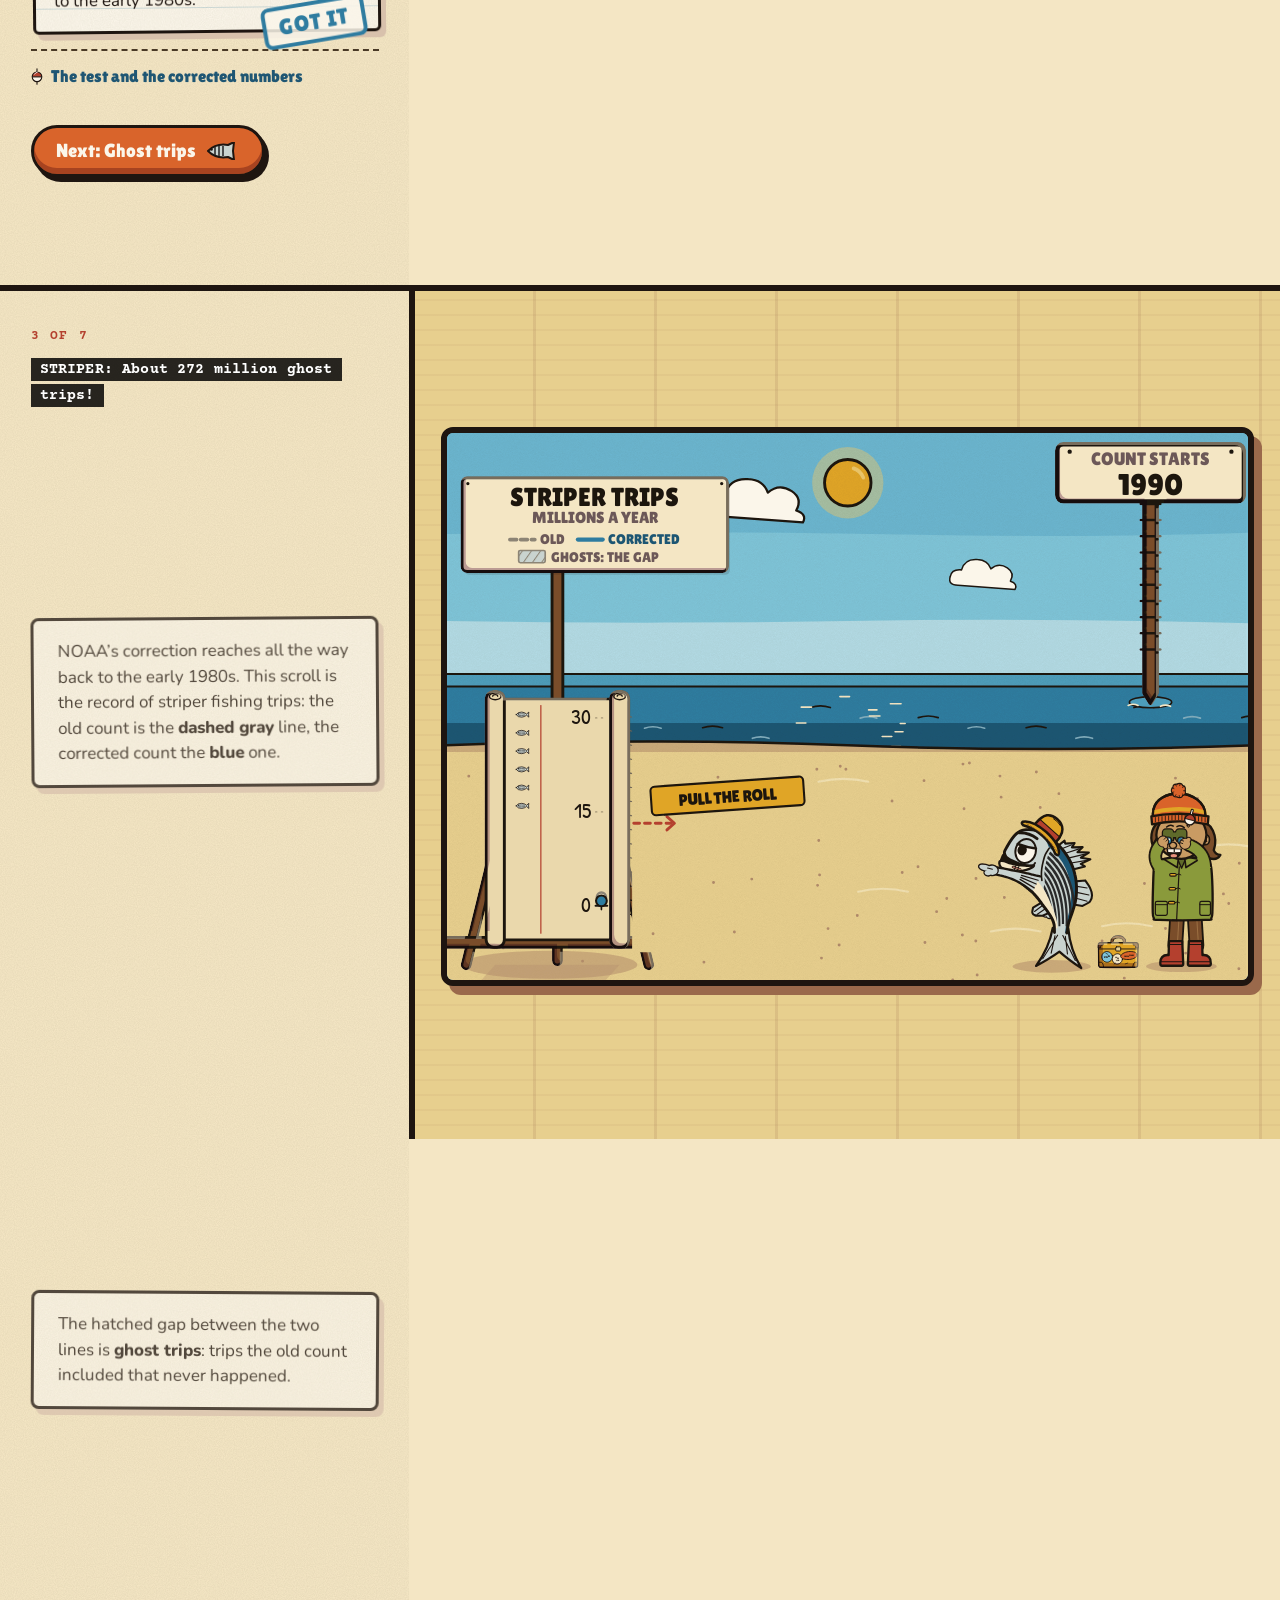
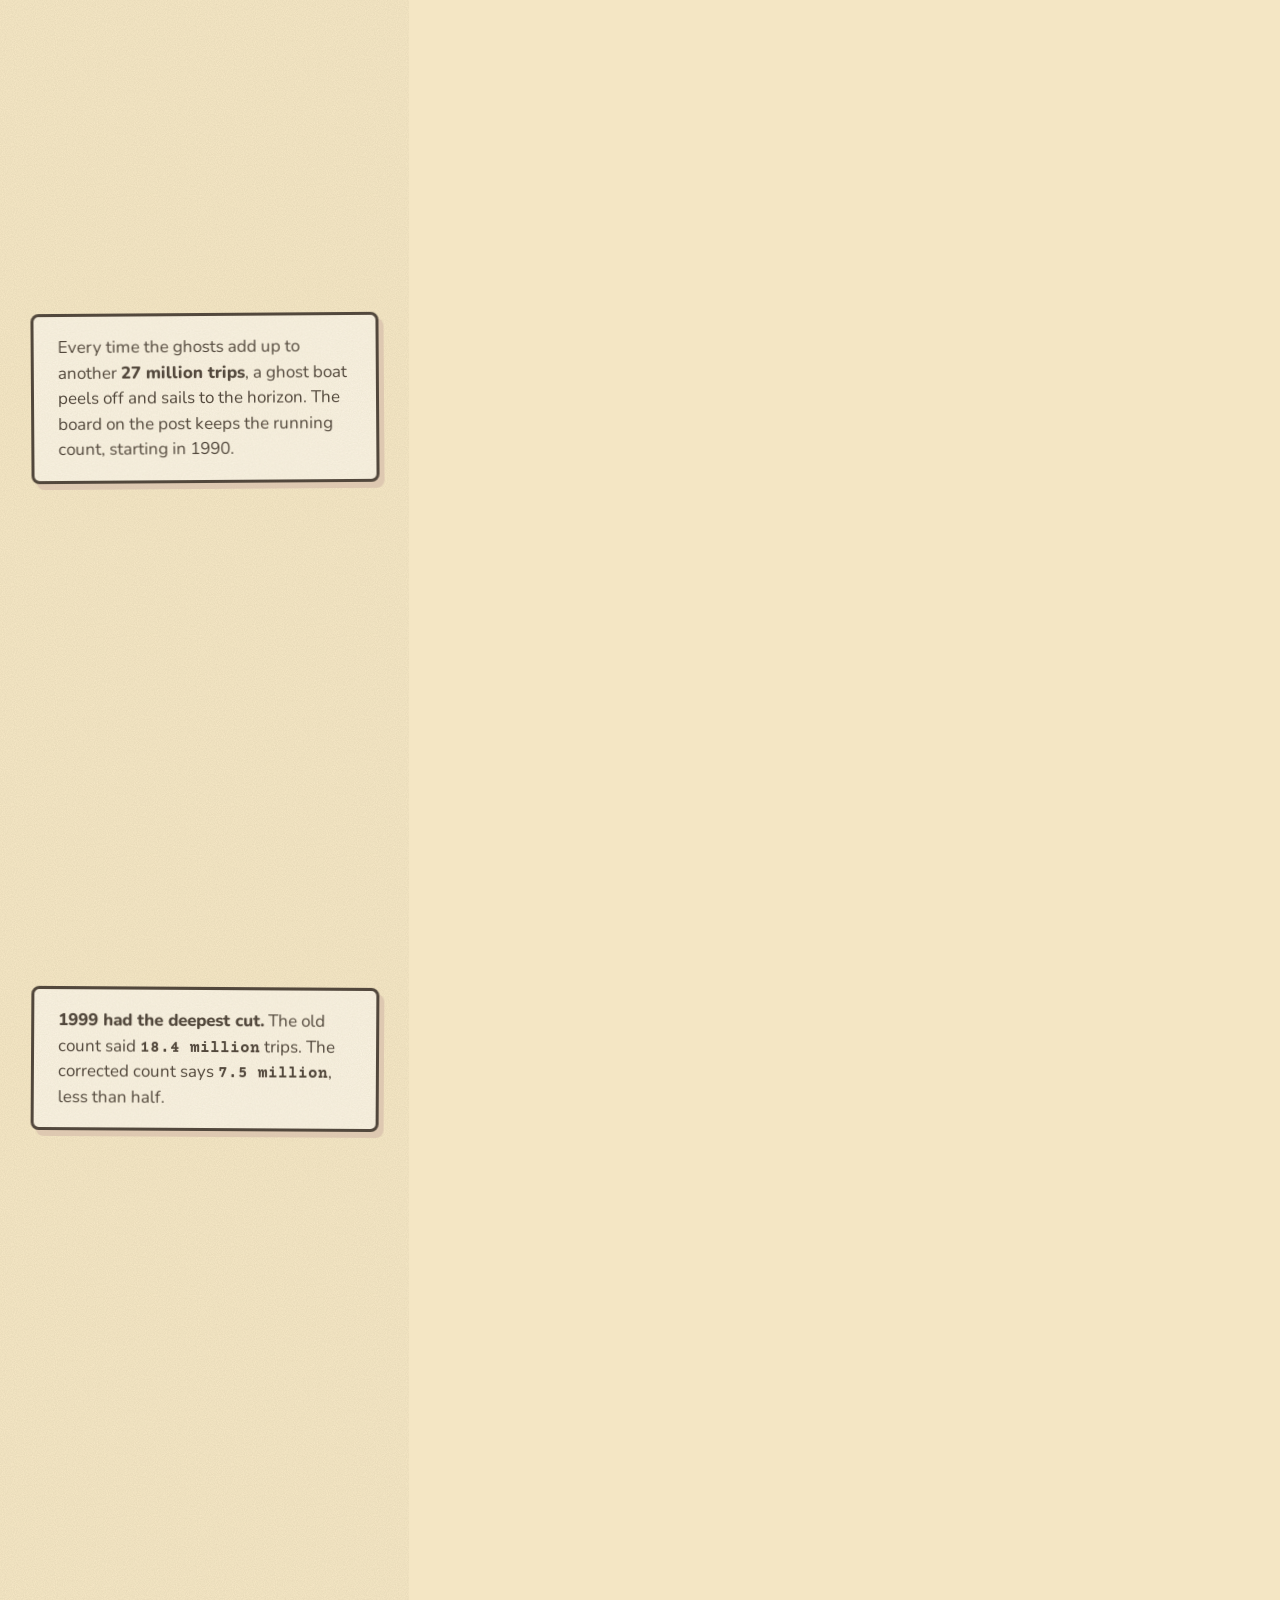
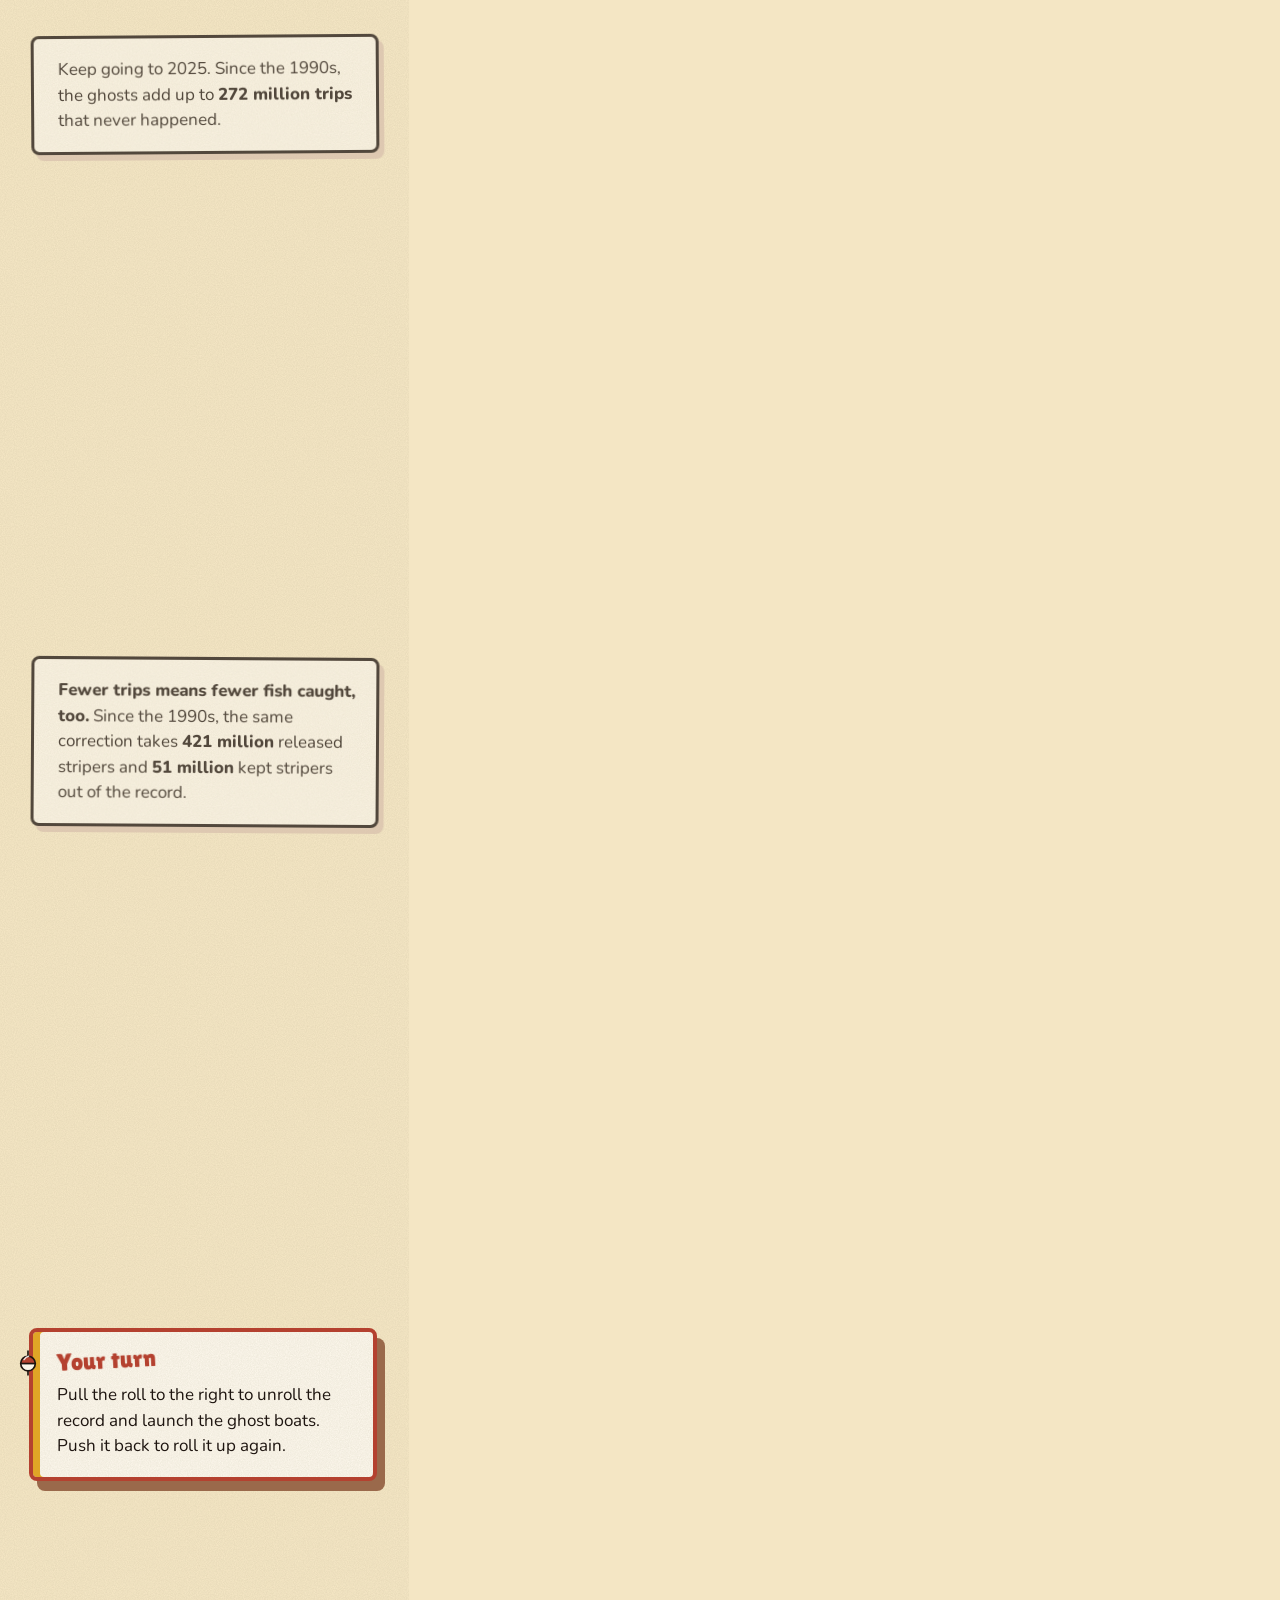
==== commit da98869c: "States: signs no longer vibrate under the pointer Co-Authored-By: Claude Opus 5.5 <noreply@anthropic" ====
--- a/index.html
+++ b/index.html
@@ -252,7 +252,7 @@
 <script src="assets/pages/ghosts.js?v=ea3d5558"></script>
 <script src="assets/pages/pie.js?v=43dc8043"></script>
 <script src="assets/pages/removals.js?v=68f1137f"></script>
-<script src="assets/pages/states.js?v=7ae1043b"></script>
+<script src="assets/pages/states.js?v=3f0609e2"></script>
 <script src="assets/pages/next.js?v=9070a875"></script>
 <script>SITE.boot();</script>
 </body>
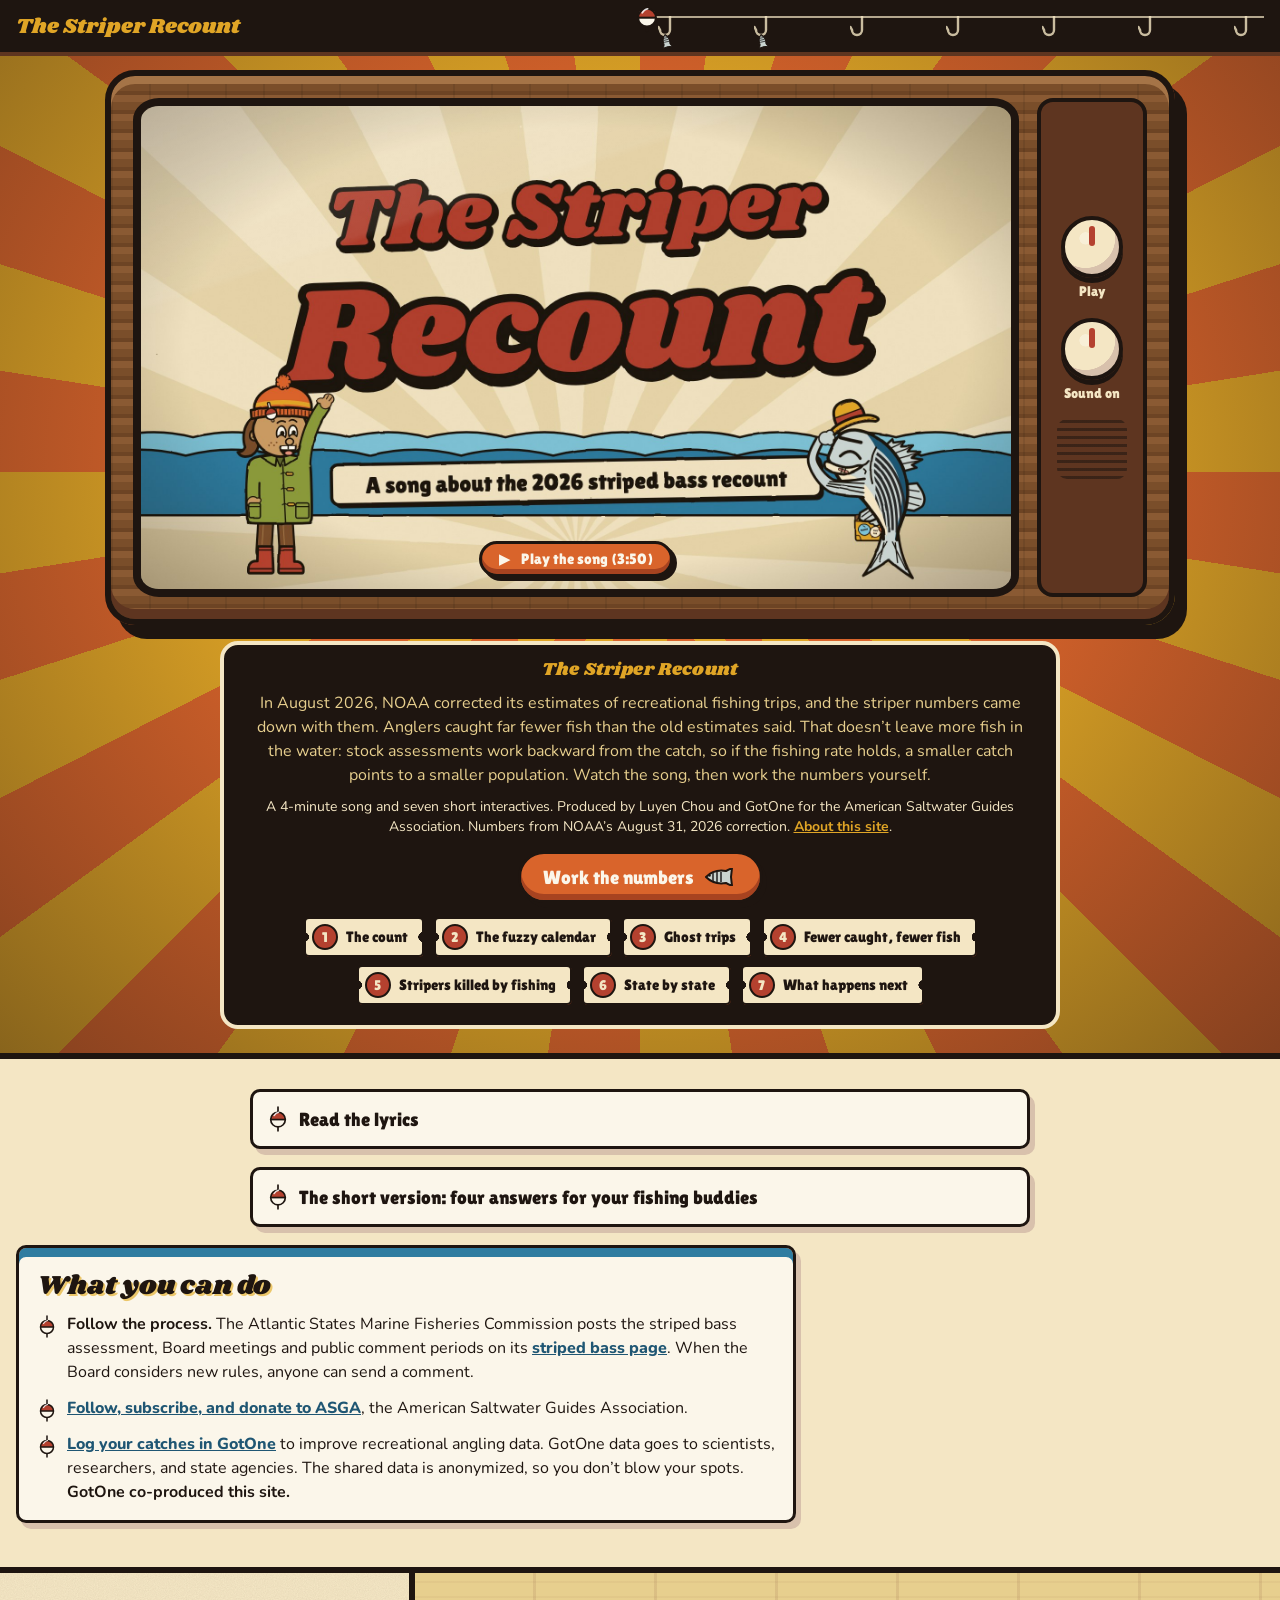
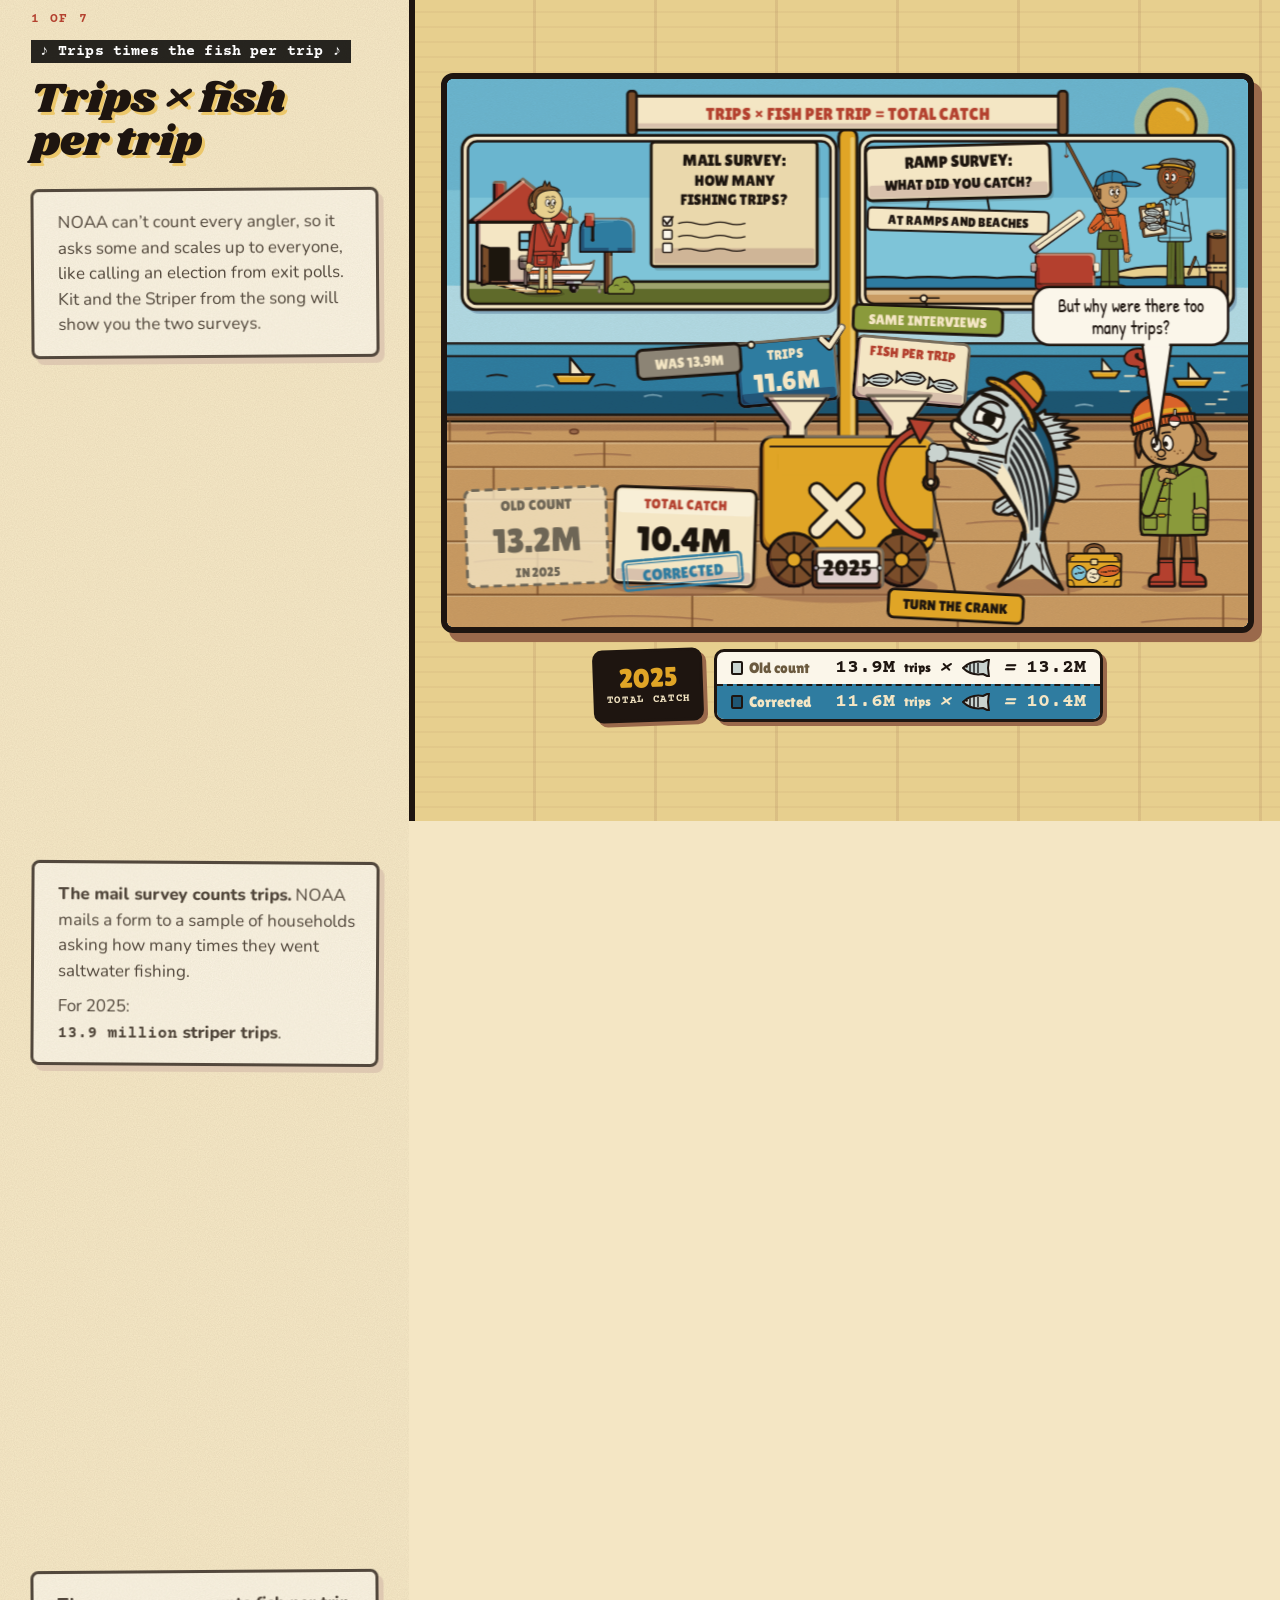
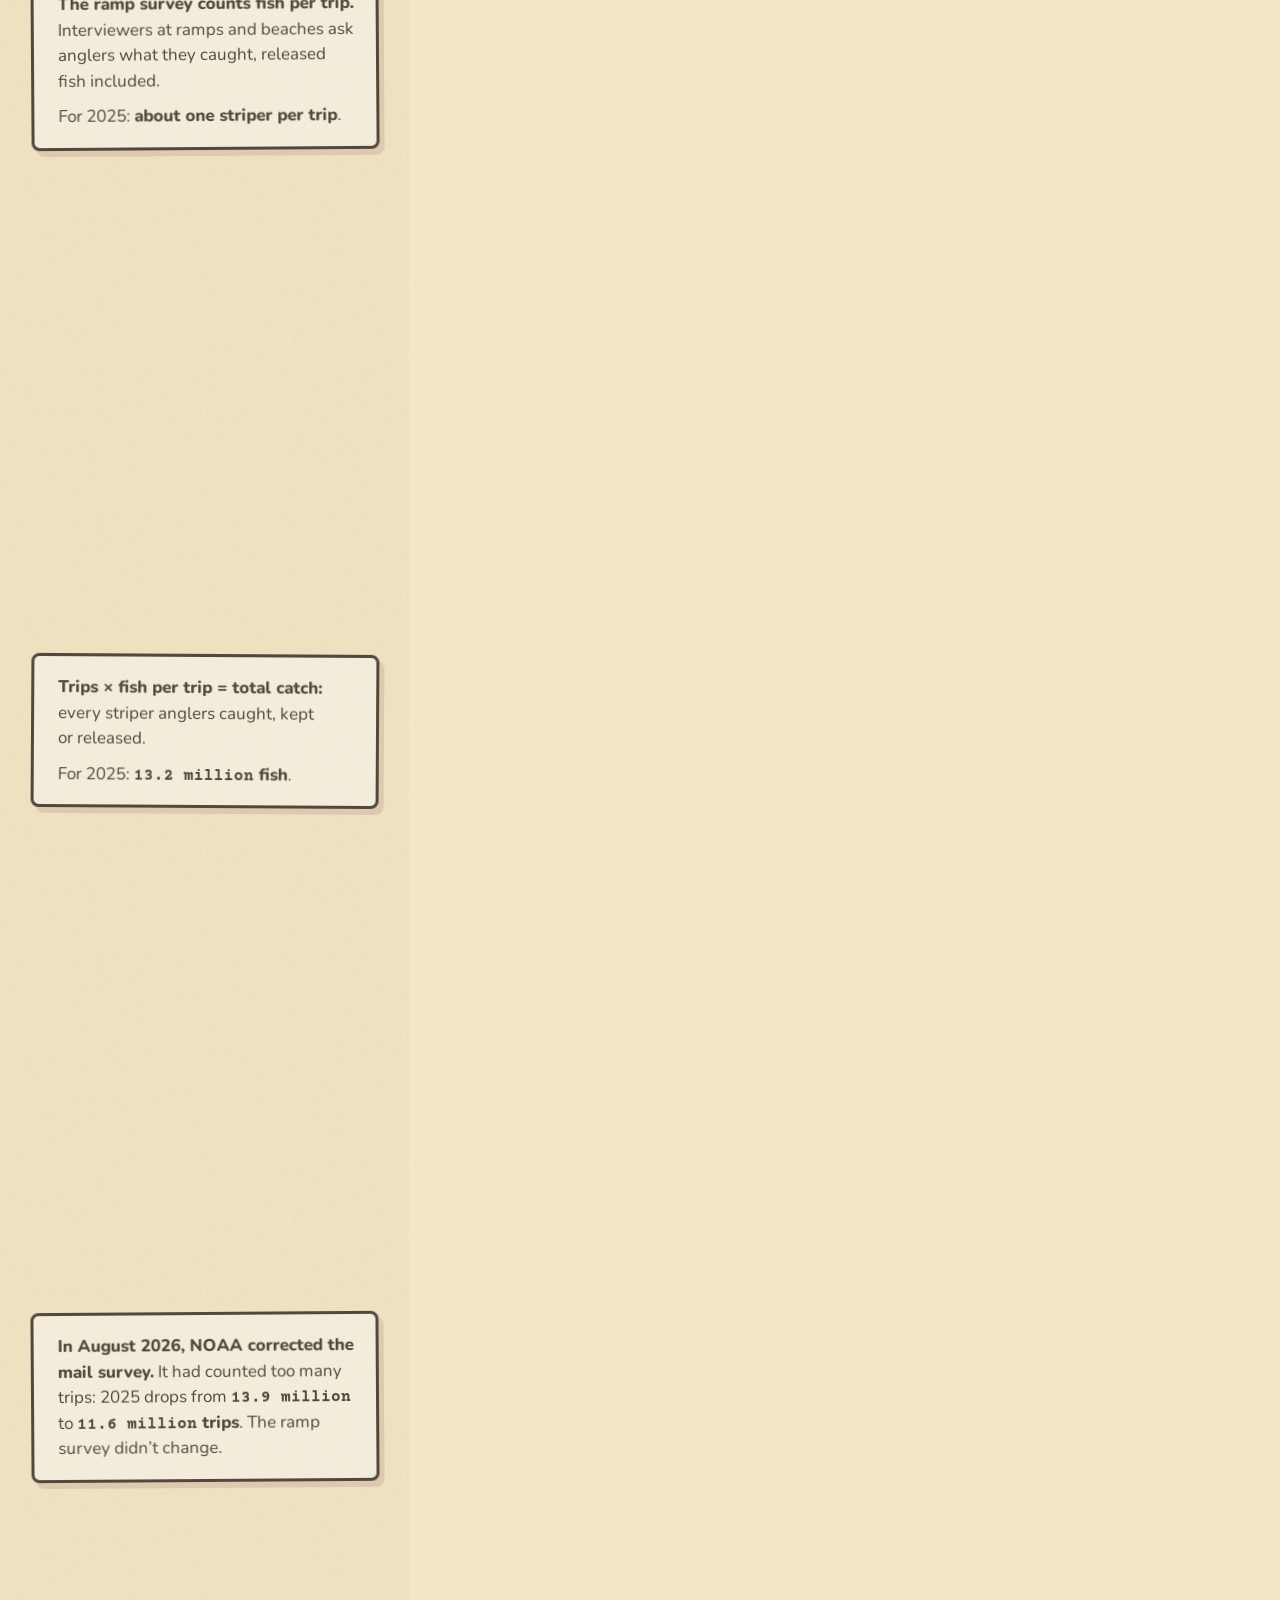
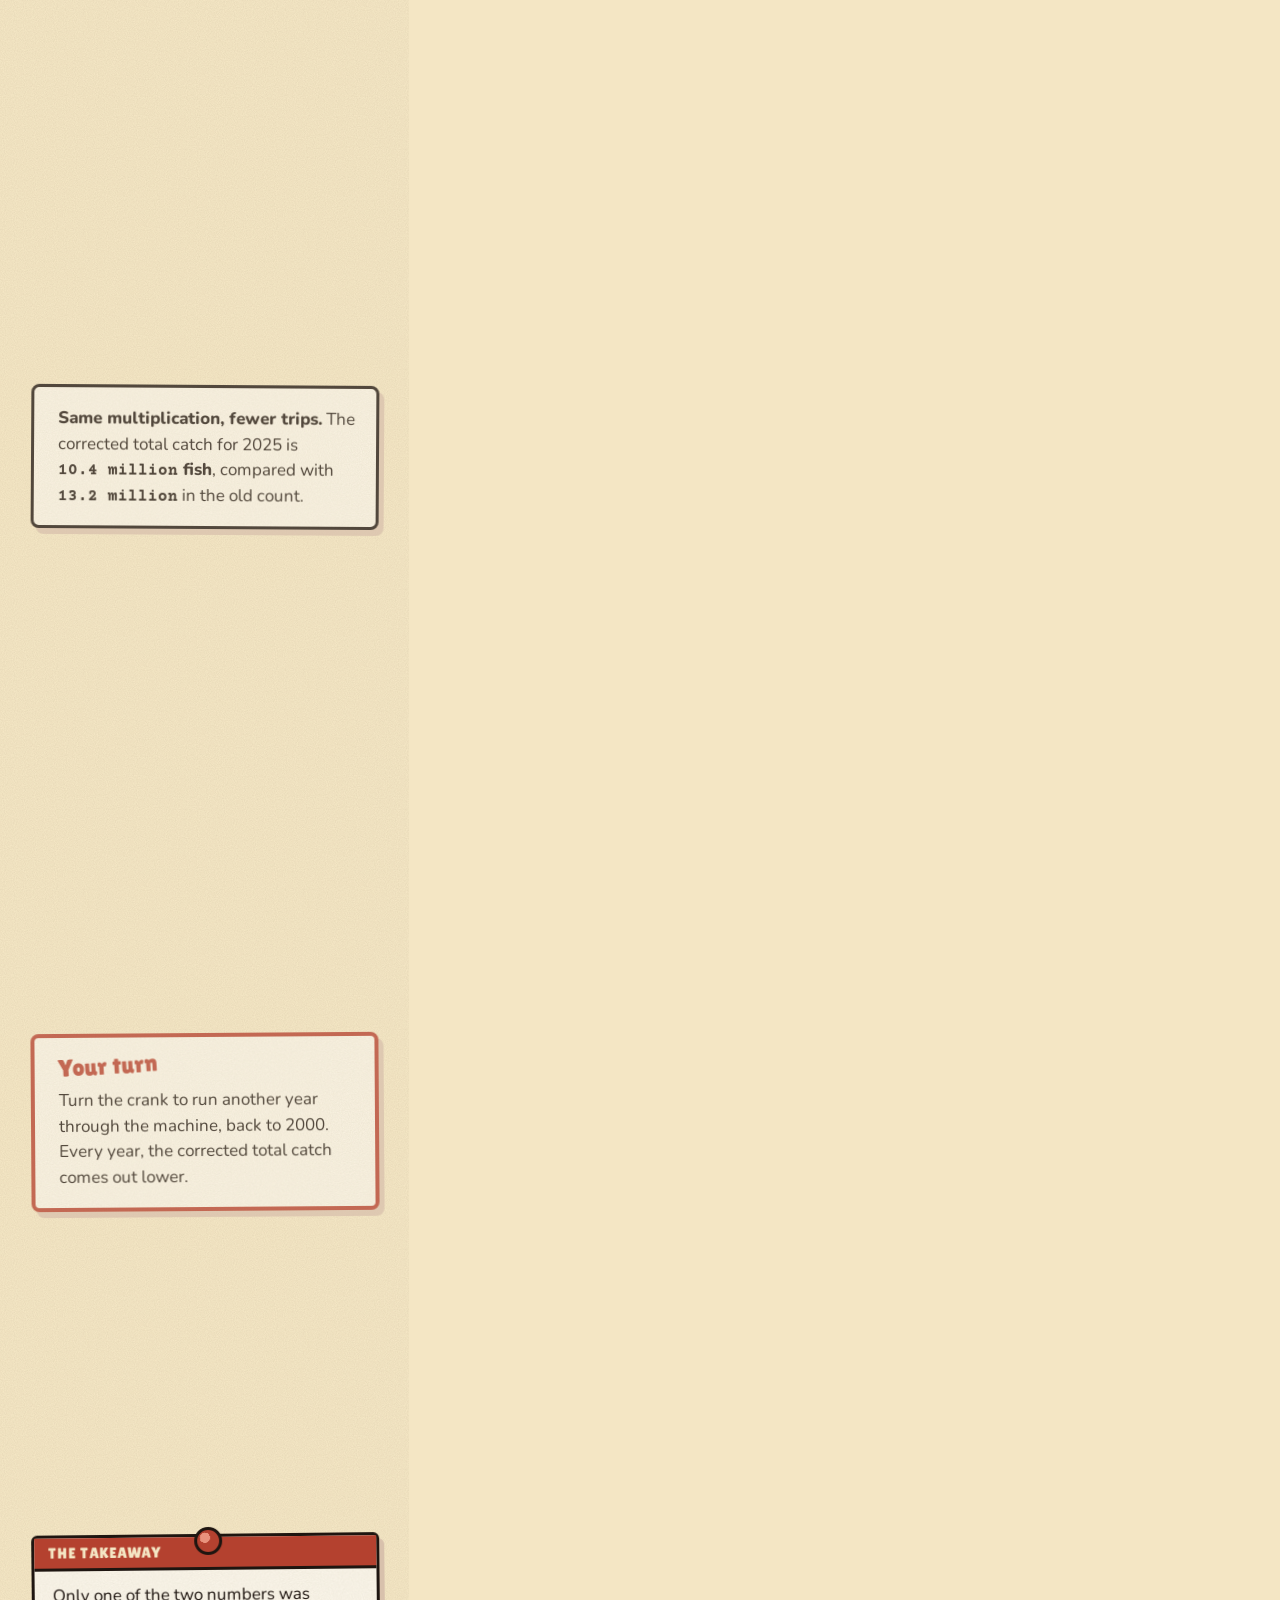
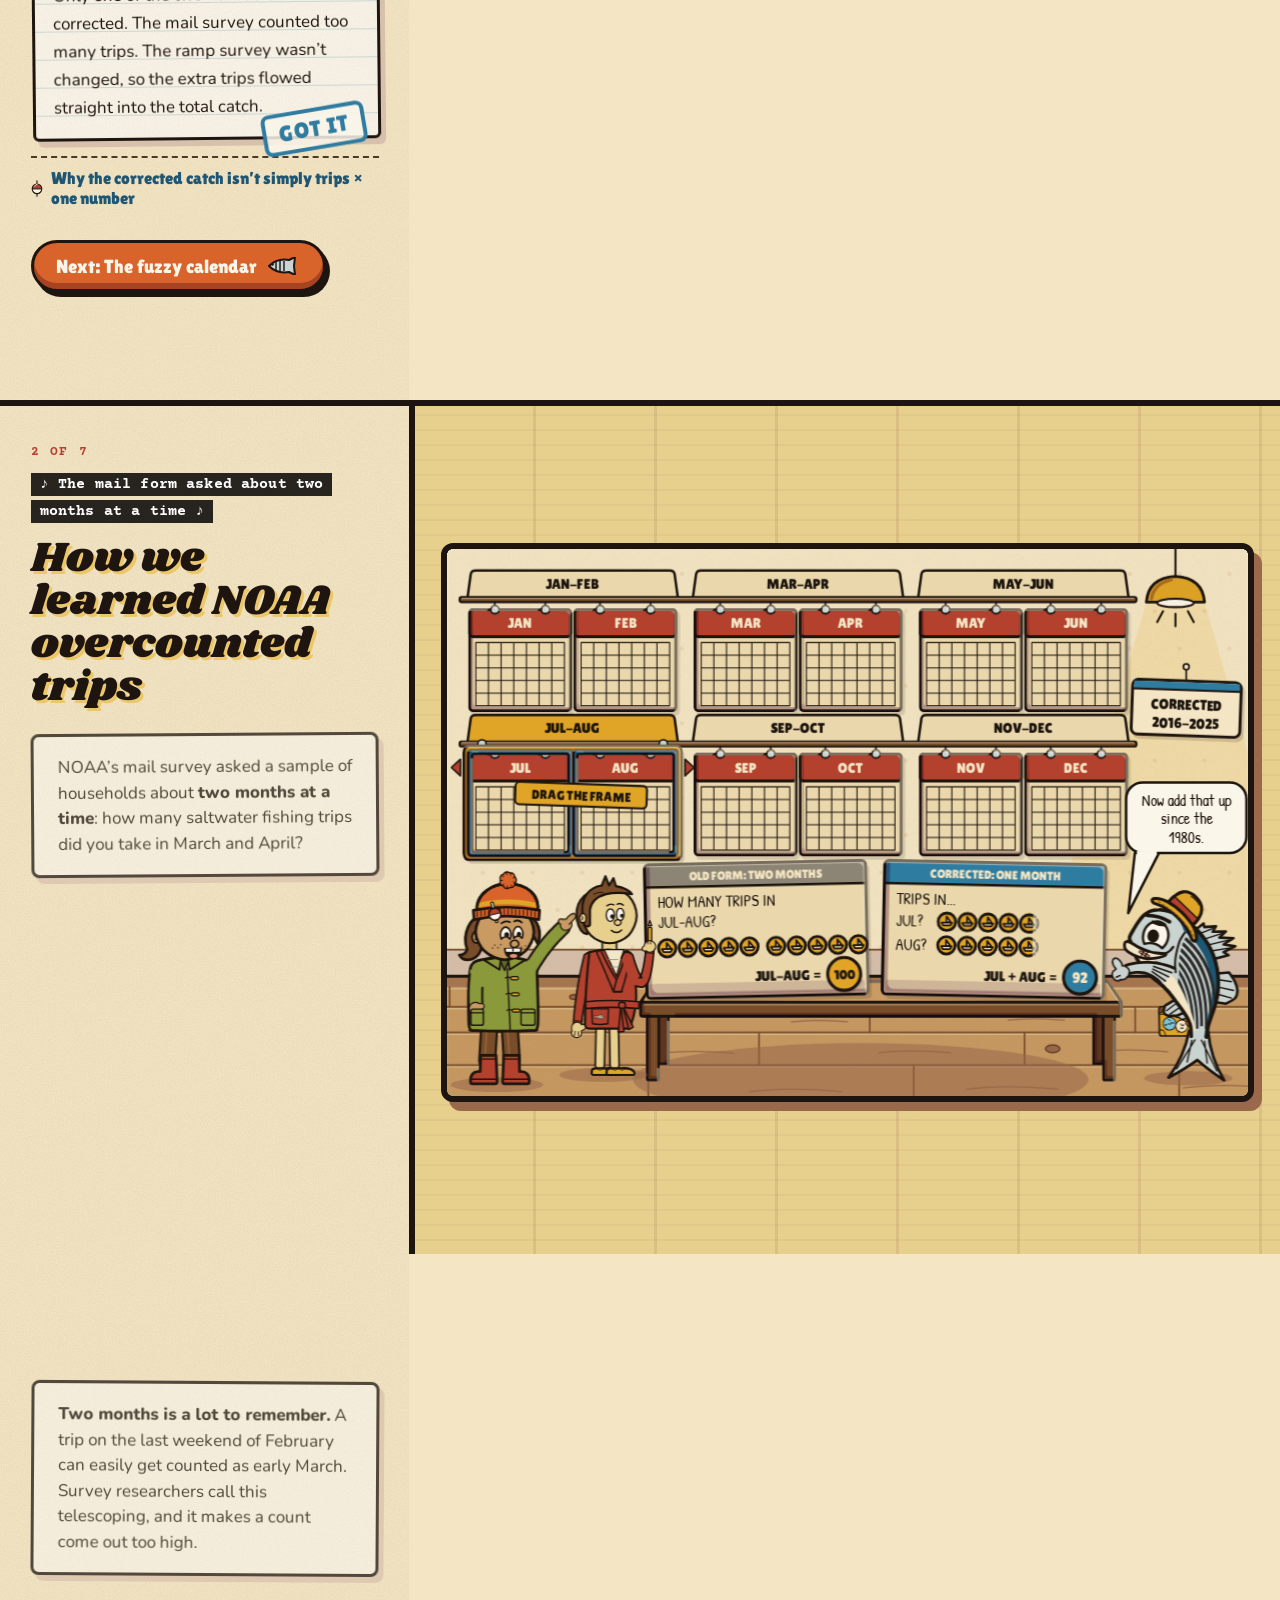
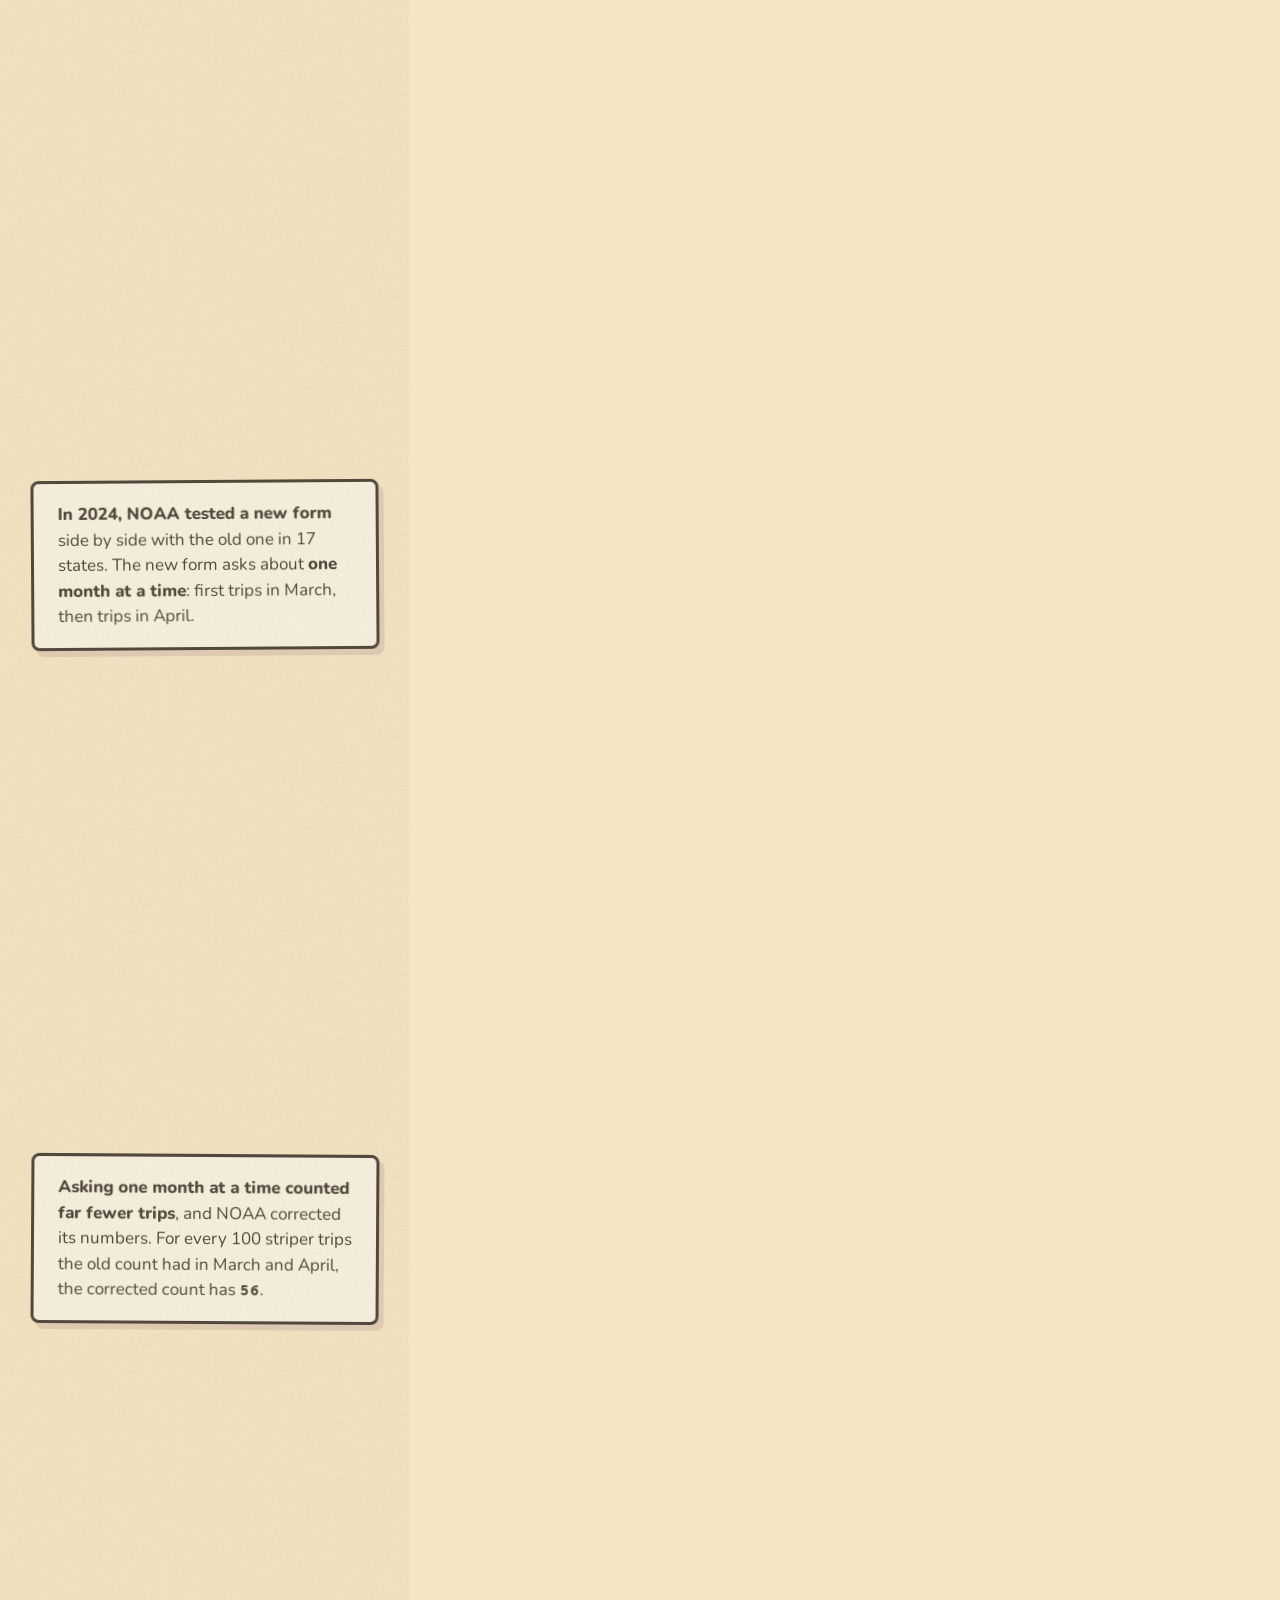
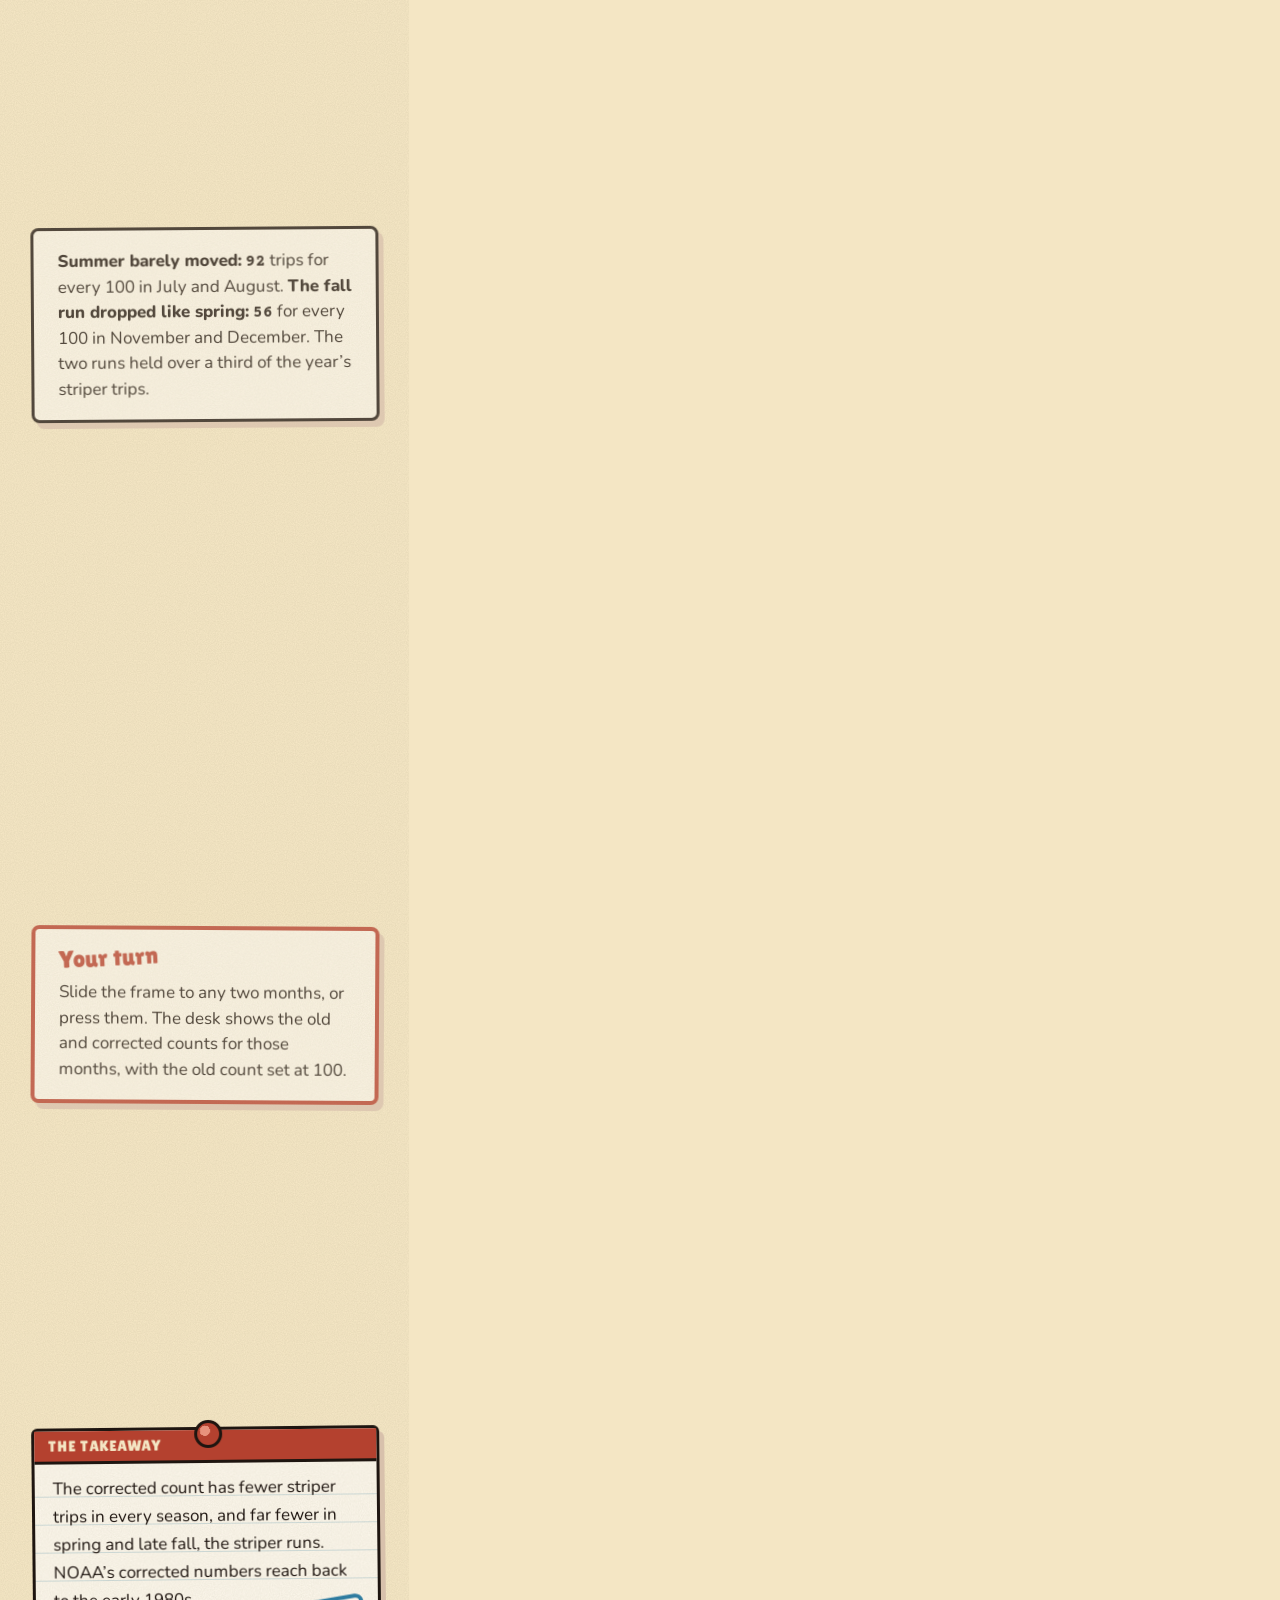
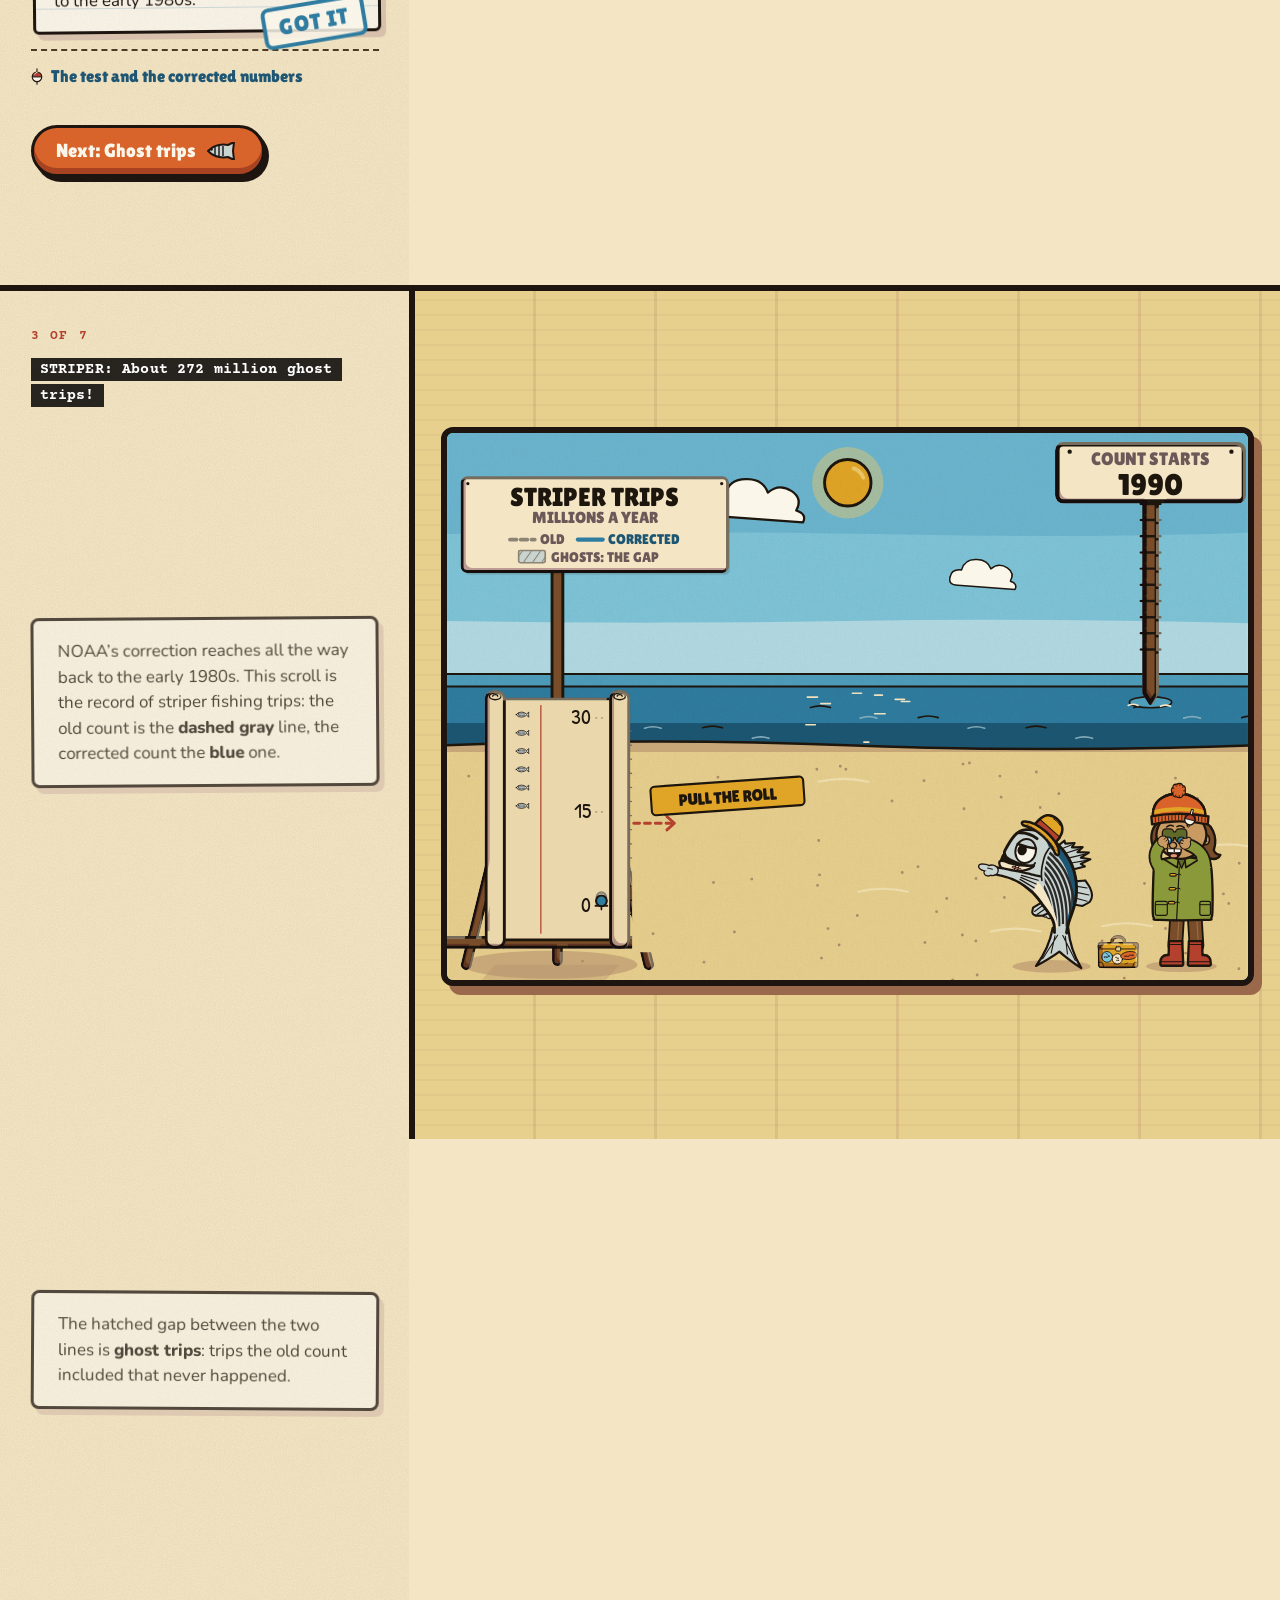
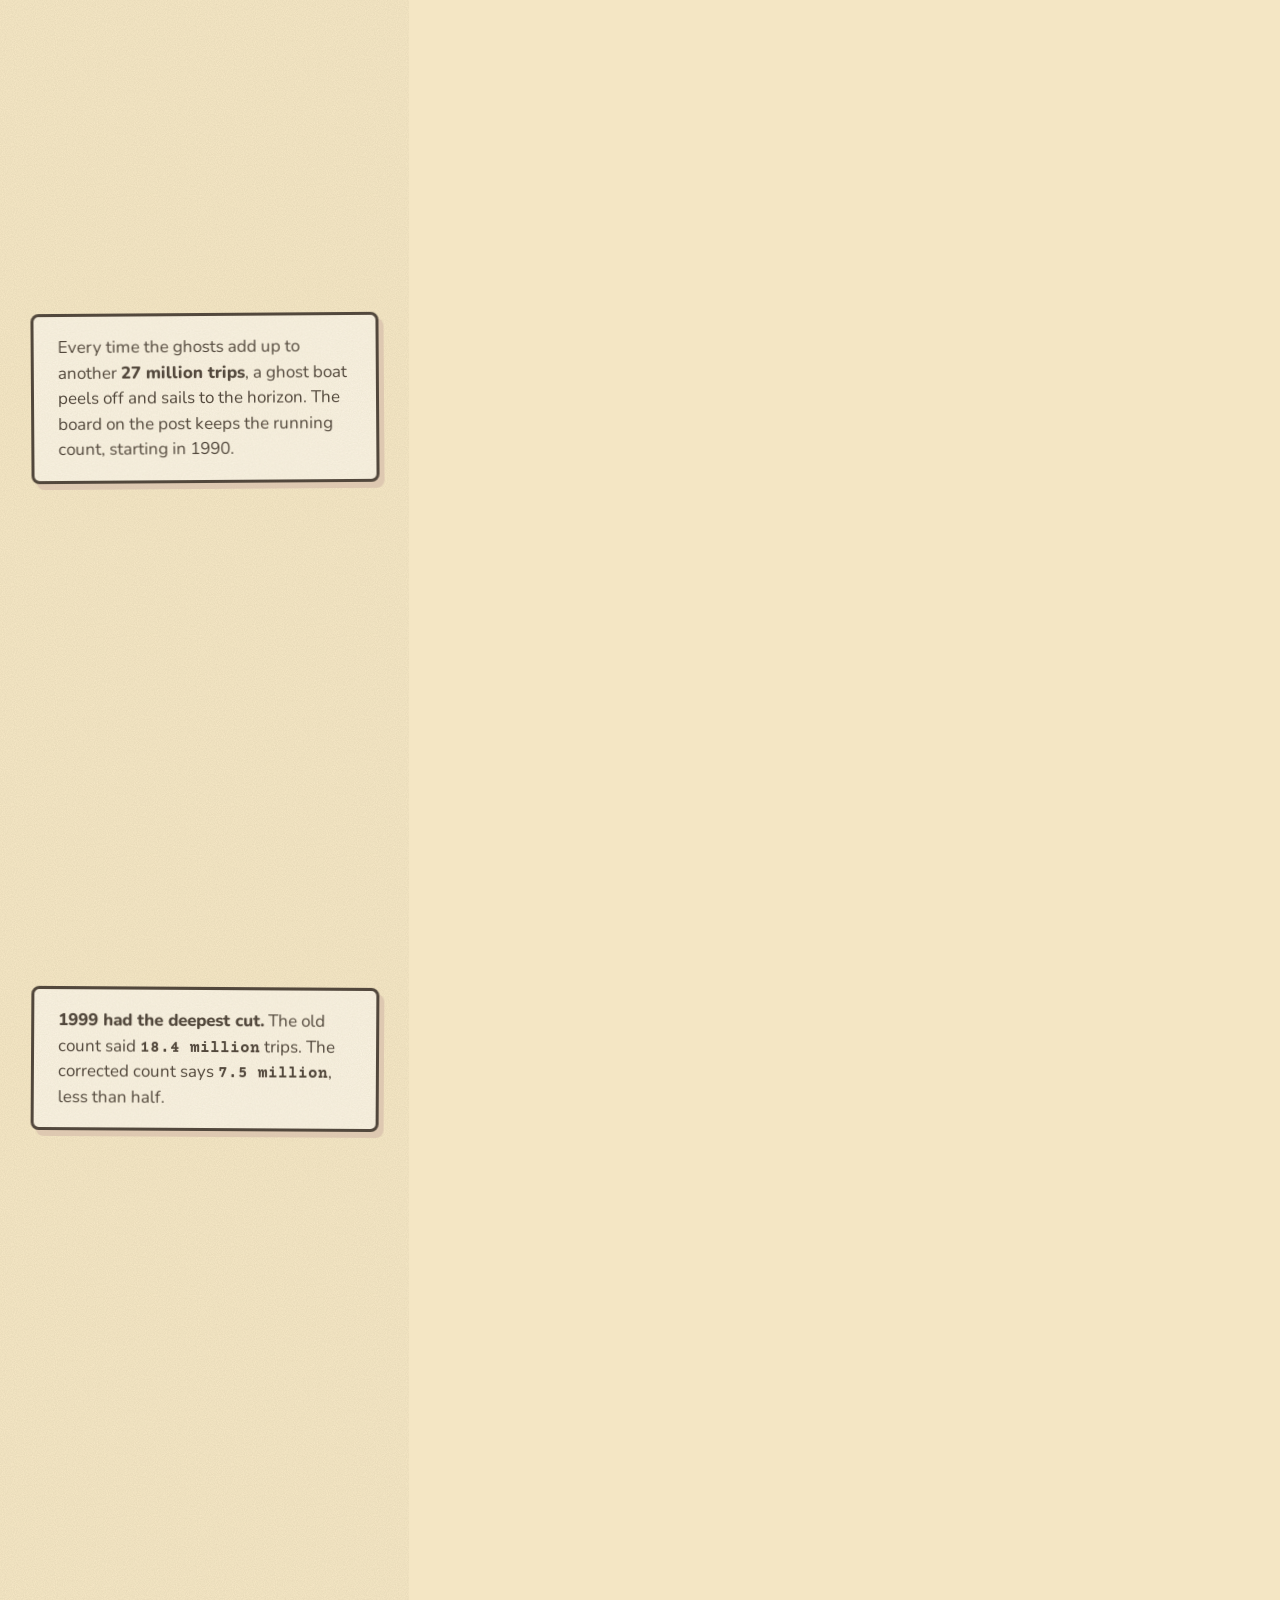
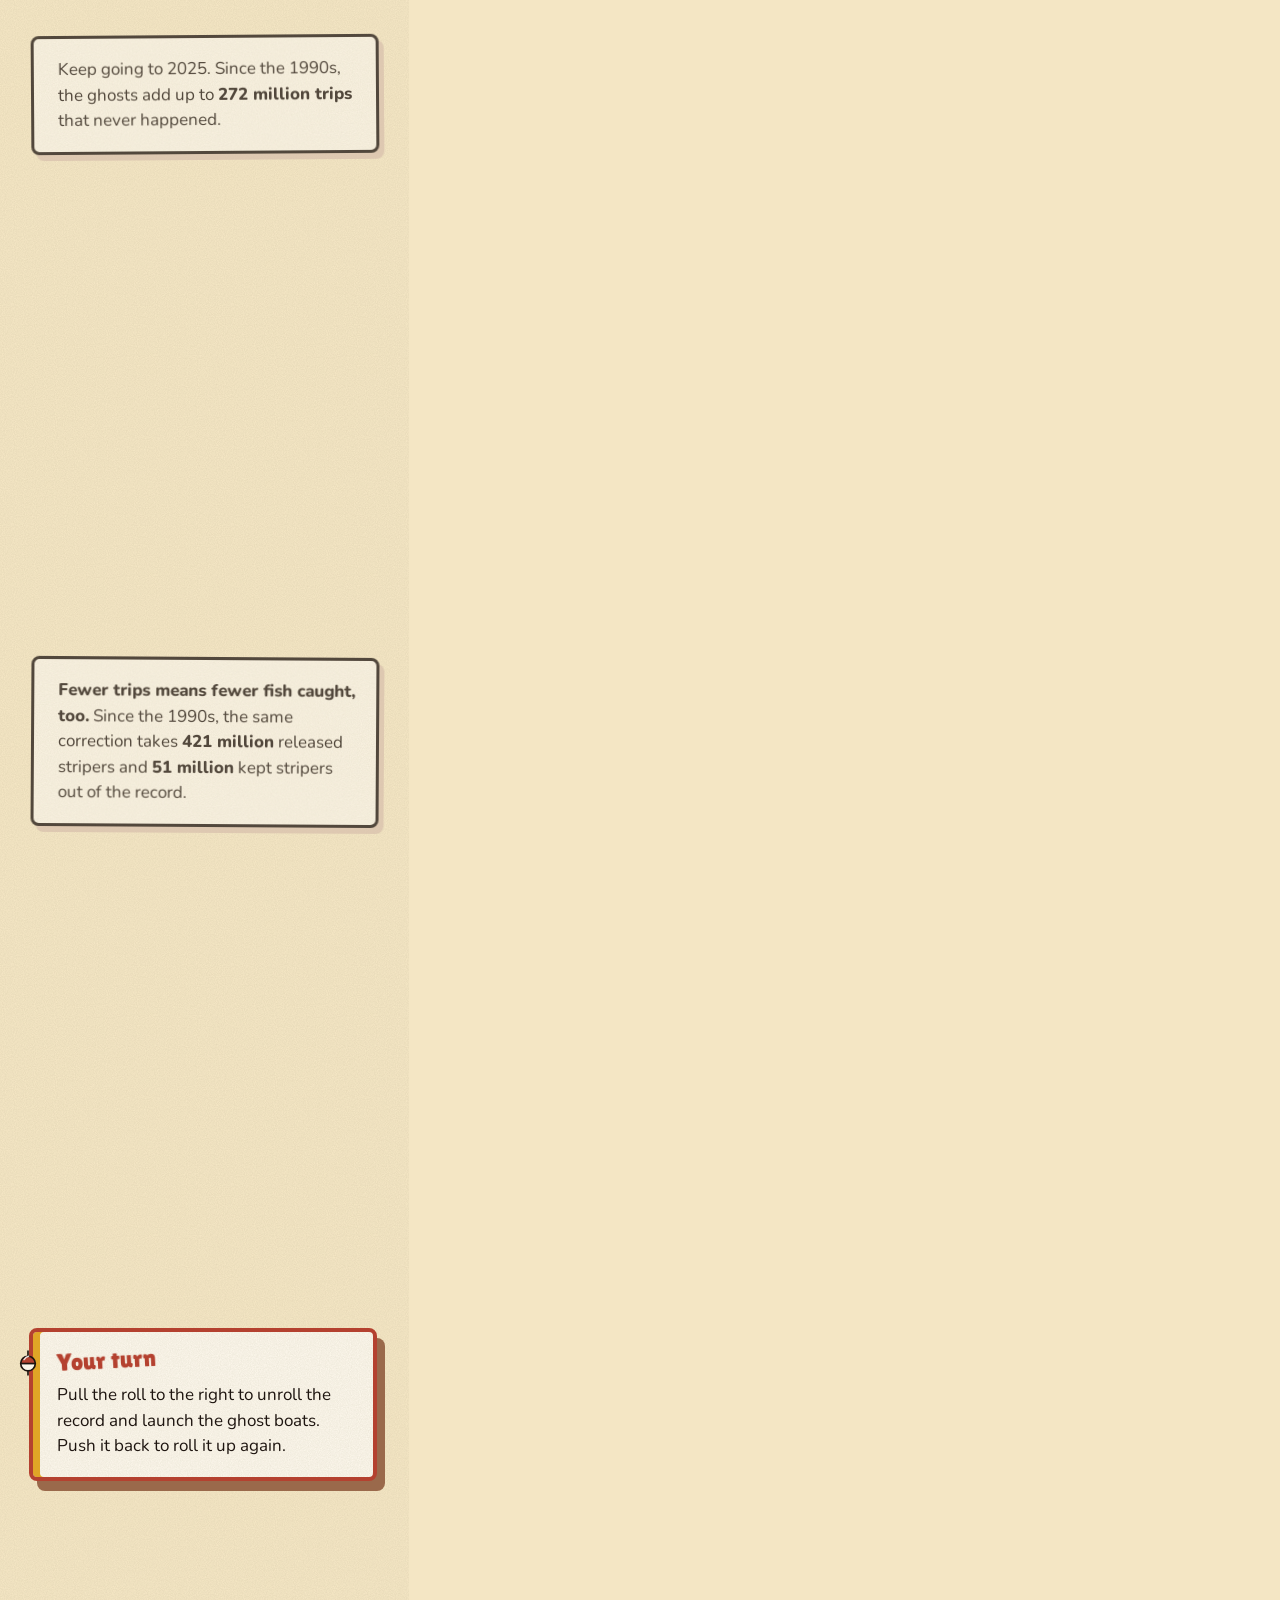
==== commit 21a5a822: "Move to striperrecount.gotoneapp.com; footer and About link to GotOne Labs; no robots.txt Co-Authore" ====
--- a/index.html
+++ b/index.html
@@ -13,8 +13,8 @@
 <meta property="og:site_name" content="The Striper Recount">
 <meta property="og:title" content="The Striper Recount: NOAA’s striped bass recount, explained in a song">
 <meta property="og:description" content="In August 2026, NOAA corrected its estimates of recreational fishing trips, and the striper numbers came down with them. Anglers caught far fewer fish than the old estimates said. That doesn’t leave more fish in the water: stock assessments work backward from the catch, so if the fishing rate holds, a smaller catch points to a smaller population. A song, and the numbers to play with.">
-<meta property="og:url" content="https://luyenchou1.github.io/striper-recount/">
-<meta property="og:image" content="https://luyenchou1.github.io/striper-recount/video/poster.jpg?v=2aa5f123">
+<meta property="og:url" content="https://striperrecount.gotoneapp.com/">
+<meta property="og:image" content="https://striperrecount.gotoneapp.com/video/poster.jpg?v=2aa5f123">
 <meta property="og:image:width" content="1920">
 <meta property="og:image:height" content="1080">
 <meta property="og:image:alt" content="The title card of The Striper Recount: the title in red letters on a sunburst, a ribbon reading “A song about the 2026 striped bass recount”, Kit waving on the left and the Striper in his hat on the right.">
@@ -227,7 +227,7 @@
 </script>
 <main id="main"></main>
 <footer class="sitefoot" data-sharebox>
-  <p><span>The Striper Recount</span> <span class="dot" aria-hidden="true">·</span> <span>Produced by Luyen Chou and GotOne for the American Saltwater Guides Association</span> <span class="dot" aria-hidden="true">·</span> <span>Not a NOAA product</span> <span class="dot" aria-hidden="true">·</span> <span>Numbers as of Aug 31, 2026</span> <span class="dot" aria-hidden="true">·</span> <a href="about.html">About, sources and credits</a> <span class="dot" aria-hidden="true">·</span> <a href="#share" data-share="page">Share</a></p>
+  <p><span>The Striper Recount</span> <span class="dot" aria-hidden="true">·</span> <a href="https://www.gotoneapp.com/labs">Part of GotOne Labs</a> <span class="dot" aria-hidden="true">·</span> <span>Produced by Luyen Chou and GotOne for the American Saltwater Guides Association</span> <span class="dot" aria-hidden="true">·</span> <span>Not a NOAA product</span> <span class="dot" aria-hidden="true">·</span> <span>Numbers as of Aug 31, 2026</span> <span class="dot" aria-hidden="true">·</span> <a href="about.html">About, sources and credits</a> <span class="dot" aria-hidden="true">·</span> <a href="#share" data-share="page">Share</a></p>
   <p class="sharemsg" role="status" aria-live="polite"></p>
 </footer>
 <template id="wycd-tpl"><section class="wycd" aria-label="What you can do">
@@ -238,7 +238,7 @@
     <li><a href="https://www.gotoneapp.com/" target="_blank" rel="noopener">Log your catches in GotOne</a> to improve recreational angling data. GotOne data goes to scientists, researchers, and state agencies. The shared data is anonymized, so you don’t blow your spots. <span class="disclose">GotOne co-produced this site.</span></li>
   </ul>
 </section></template>
-<script>window.RC_META={"url": "https://luyenchou1.github.io/striper-recount/", "credit": "Produced by Luyen Chou and GotOne for the American Saltwater Guides Association", "asOf": "Aug 31, 2026", "src": {"mrip": "https://www.fisheries.noaa.gov/recreational-fishing-data/fishing-effort-survey-research-and-improvements", "mripLog": "https://www.fisheries.noaa.gov/recreational-fishing-data/recreational-fishing-estimate-updates", "fes": "https://www.fisheries.noaa.gov/resource/document/test-revised-fishing-effort-survey-2025-study-report", "asmfc": "https://asmfc.org/species/atlantic-striped-bass/", "dmf": "https://doi.org/10.2139/ssrn.7049791", "asga": "https://www.saltwaterguidesassociation.com/", "gotone": "https://www.gotoneapp.com/"}, "shareText": "The Striper Recount: a 4-minute cartoon song about NOAA’s striped bass recount, plus the numbers to play with."};</script>
+<script>window.RC_META={"url": "https://striperrecount.gotoneapp.com/", "credit": "Produced by Luyen Chou and GotOne for the American Saltwater Guides Association", "asOf": "Aug 31, 2026", "src": {"mrip": "https://www.fisheries.noaa.gov/recreational-fishing-data/fishing-effort-survey-research-and-improvements", "mripLog": "https://www.fisheries.noaa.gov/recreational-fishing-data/recreational-fishing-estimate-updates", "fes": "https://www.fisheries.noaa.gov/resource/document/test-revised-fishing-effort-survey-2025-study-report", "asmfc": "https://asmfc.org/species/atlantic-striped-bass/", "dmf": "https://doi.org/10.2139/ssrn.7049791", "asga": "https://www.saltwaterguidesassociation.com/", "gotone": "https://www.gotoneapp.com/", "labs": "https://www.gotoneapp.com/labs"}, "shareText": "The Striper Recount: a 4-minute cartoon song about NOAA’s striped bass recount, plus the numbers to play with."};</script>
 <script src="assets/engine.js?v=059f5ee4"></script>
 <script src="assets/kit.js?v=9514e4a2"></script>
 <script src="assets/characters.js?v=803fe709"></script>
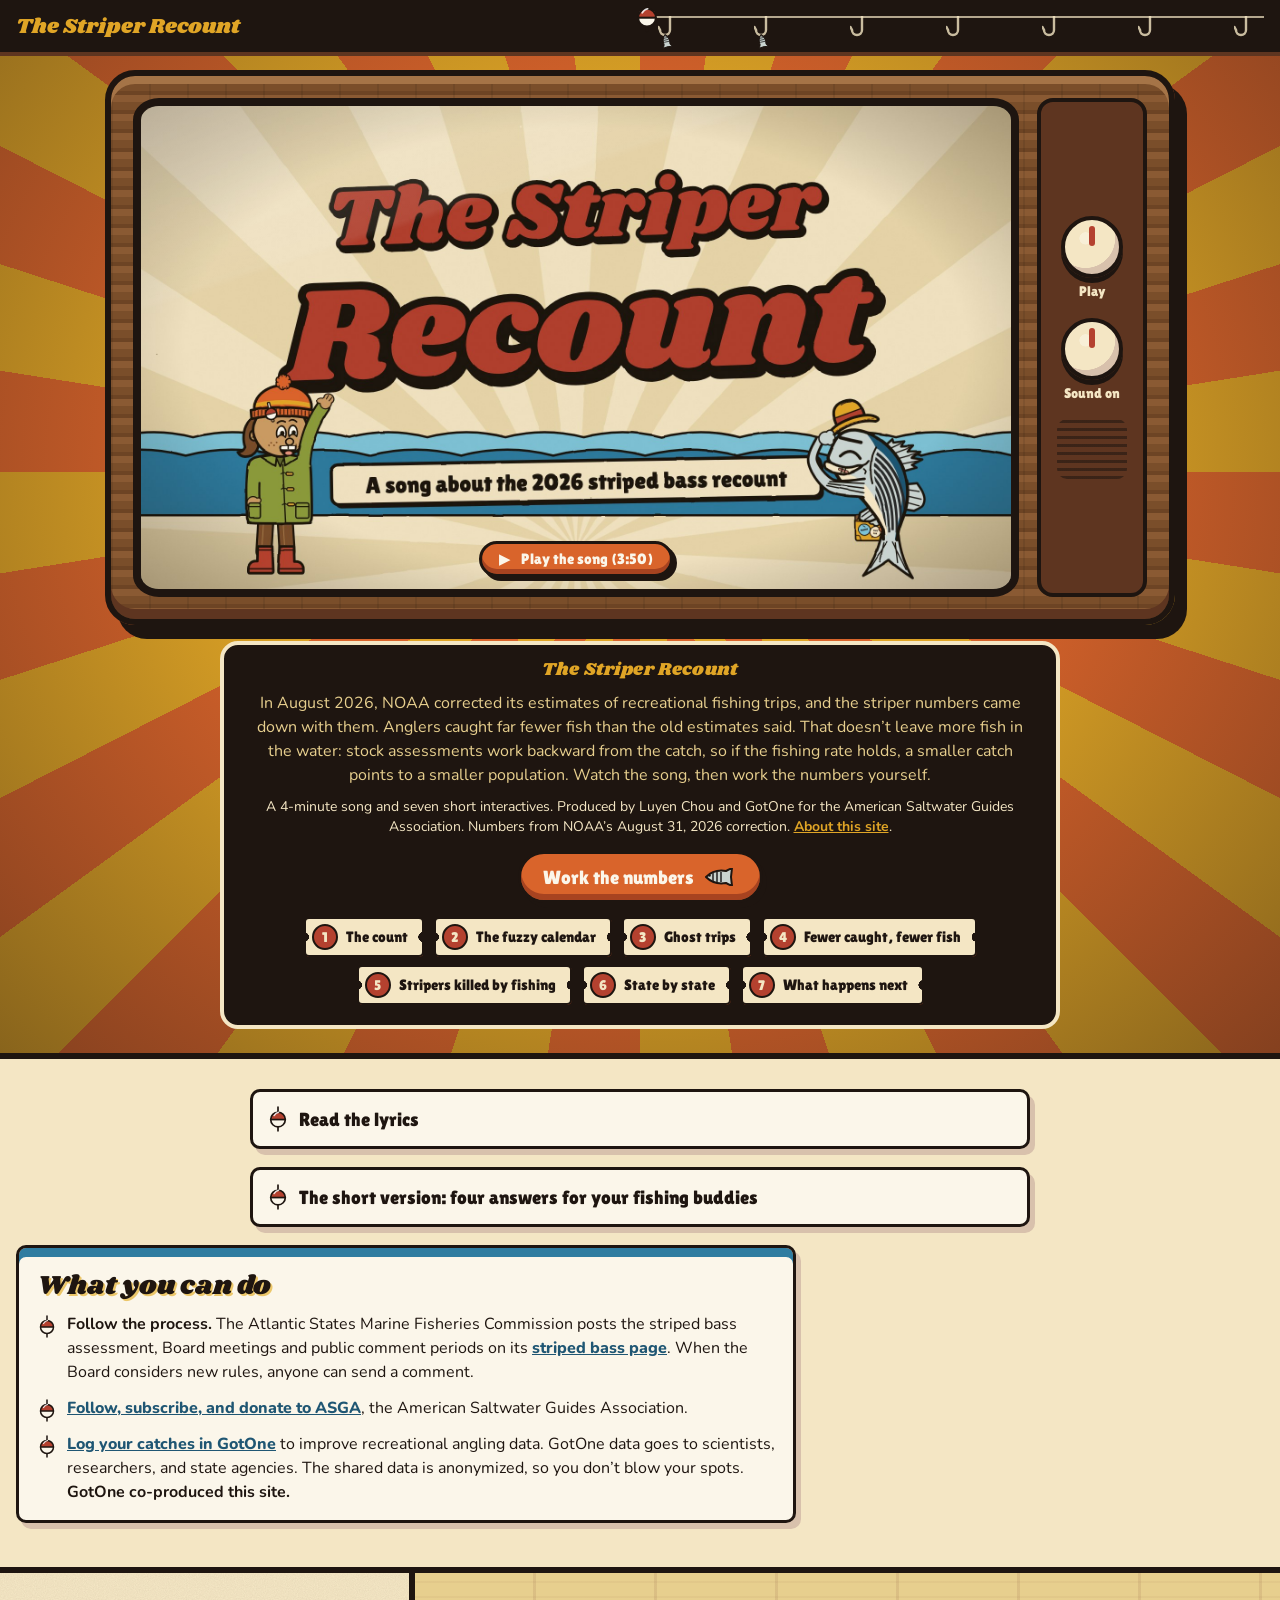
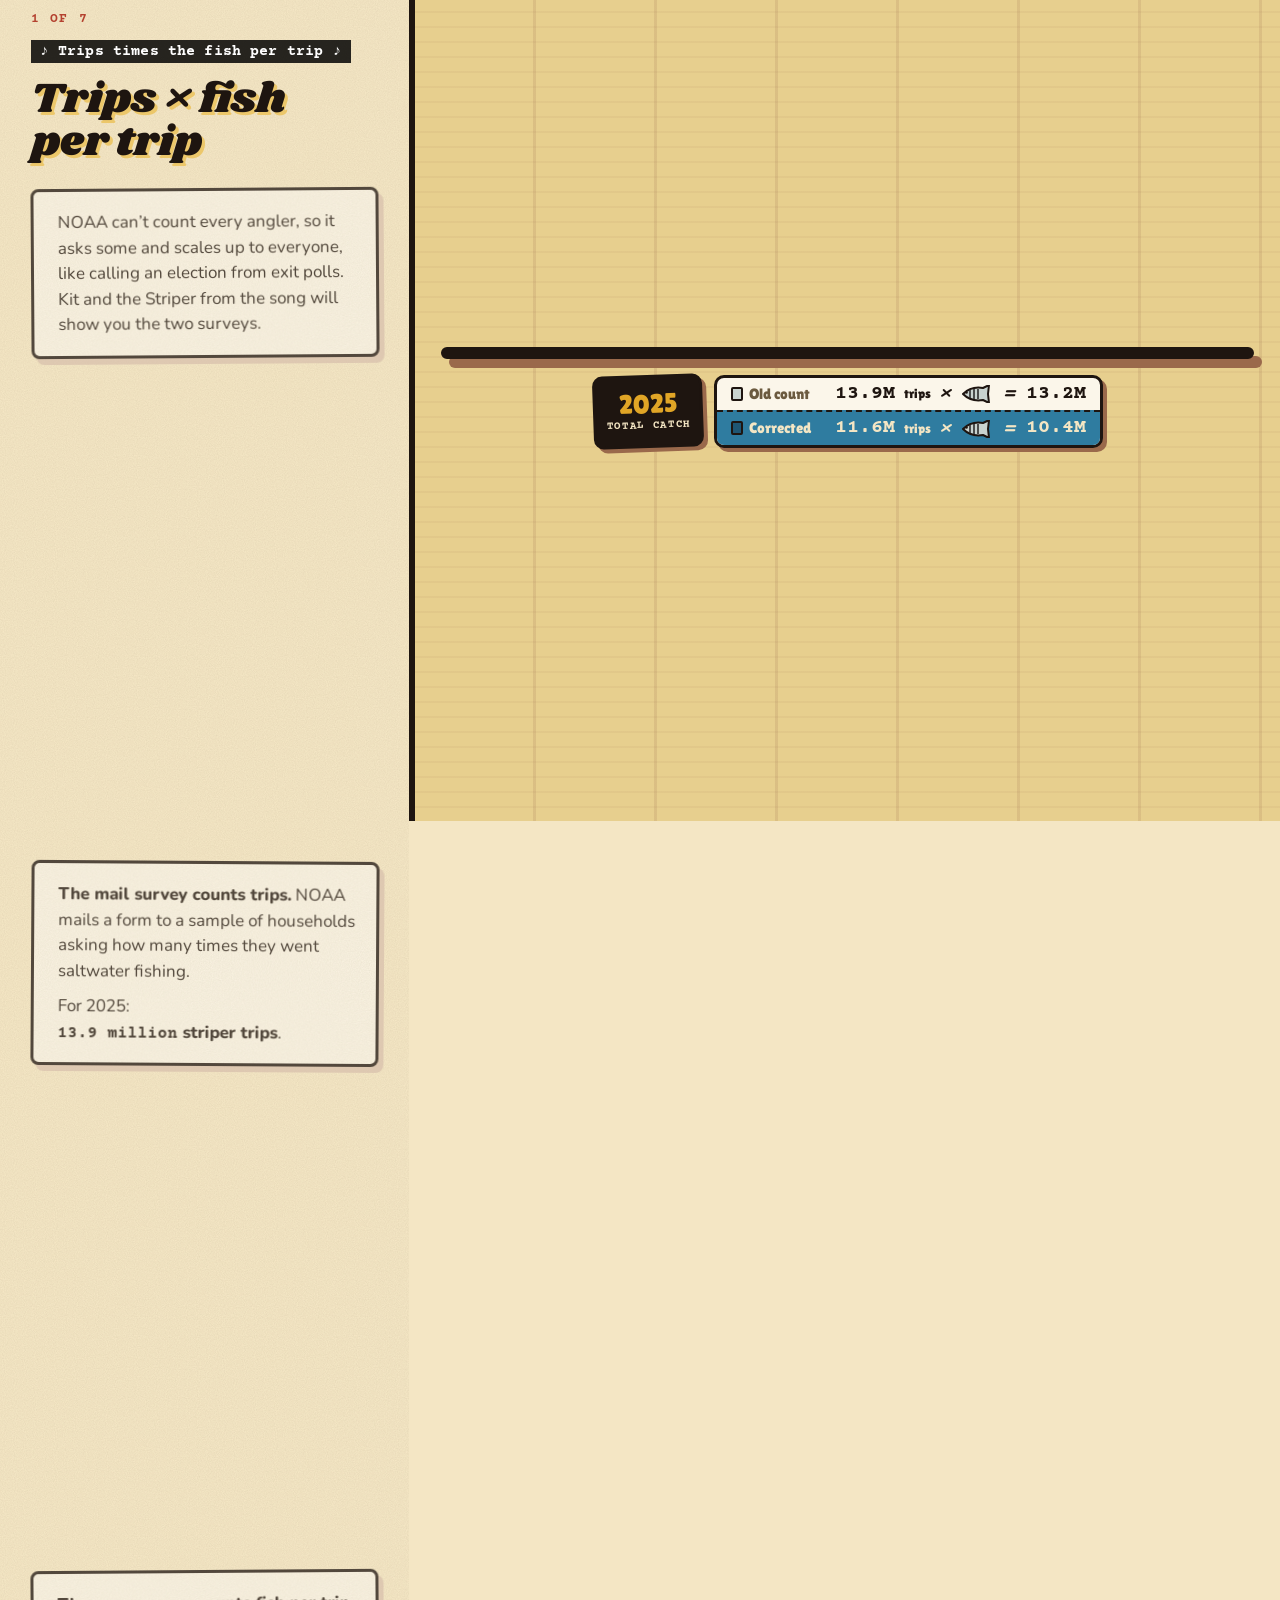
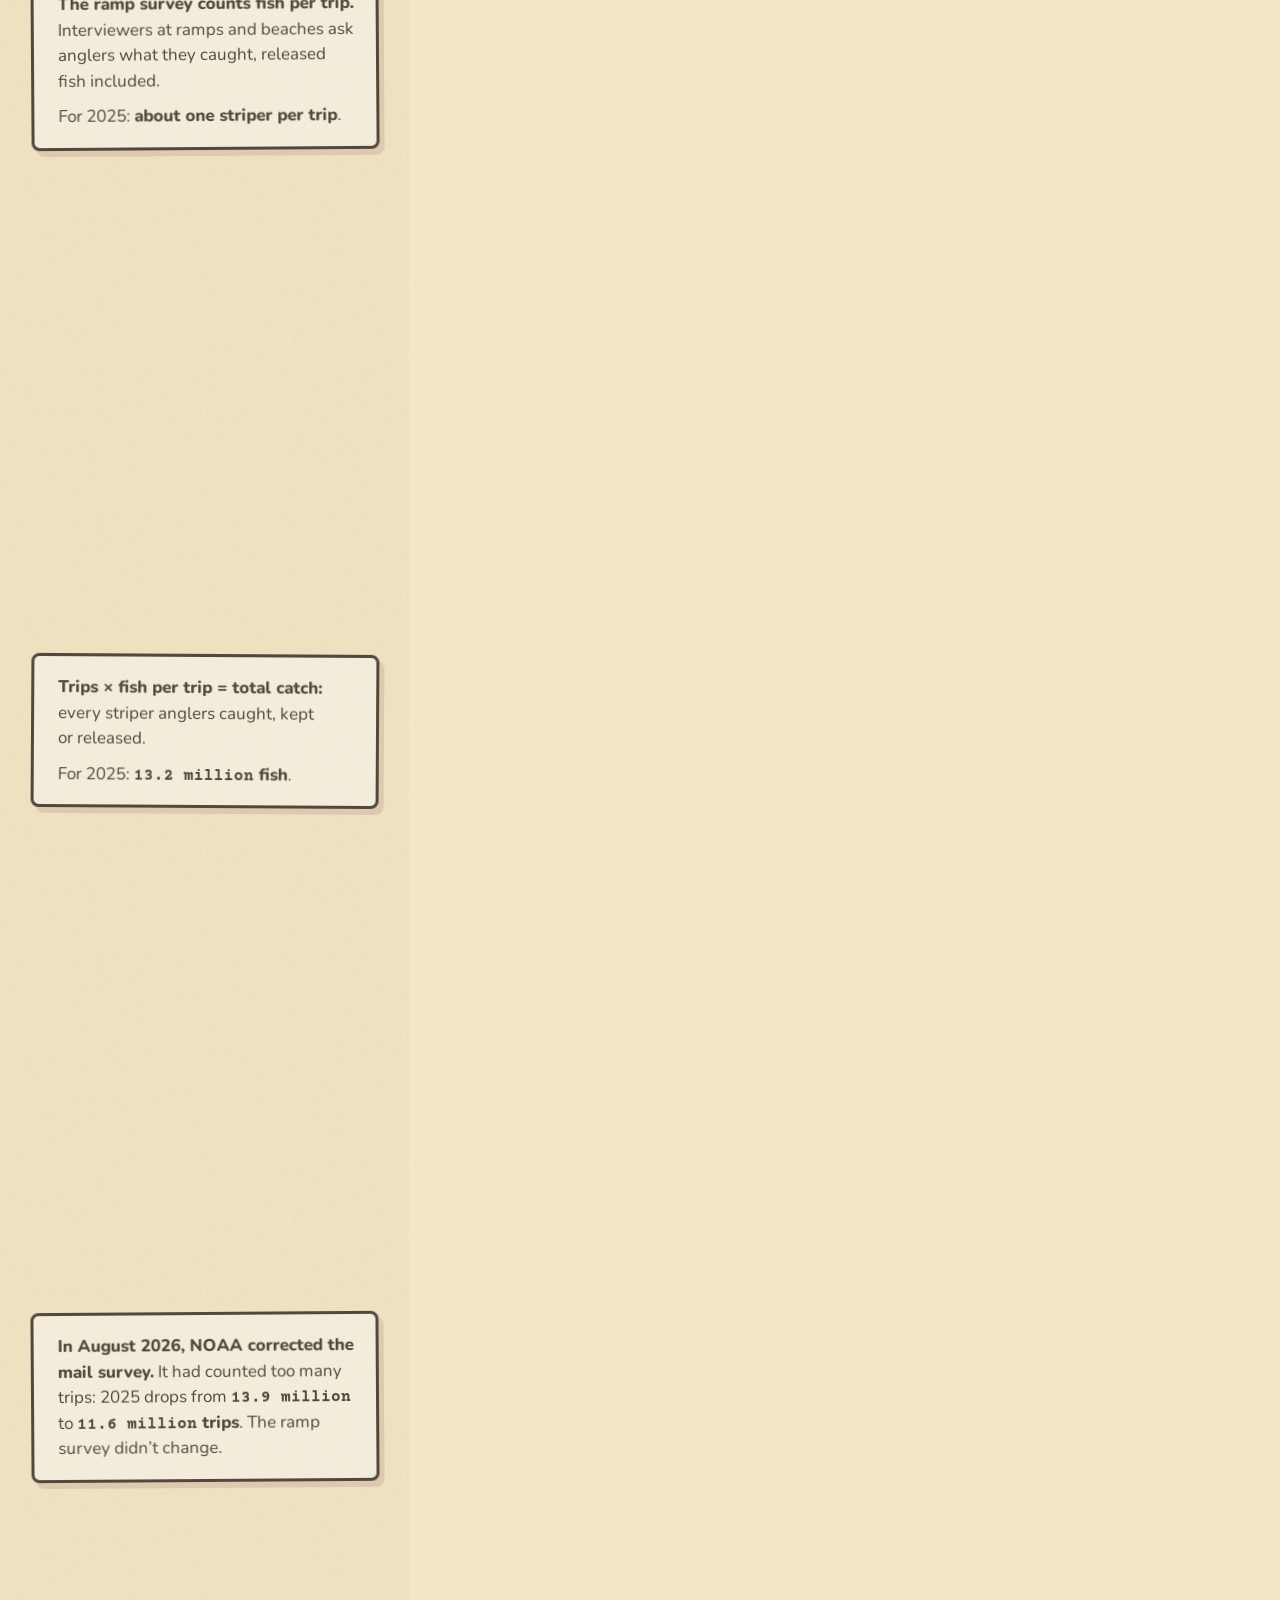
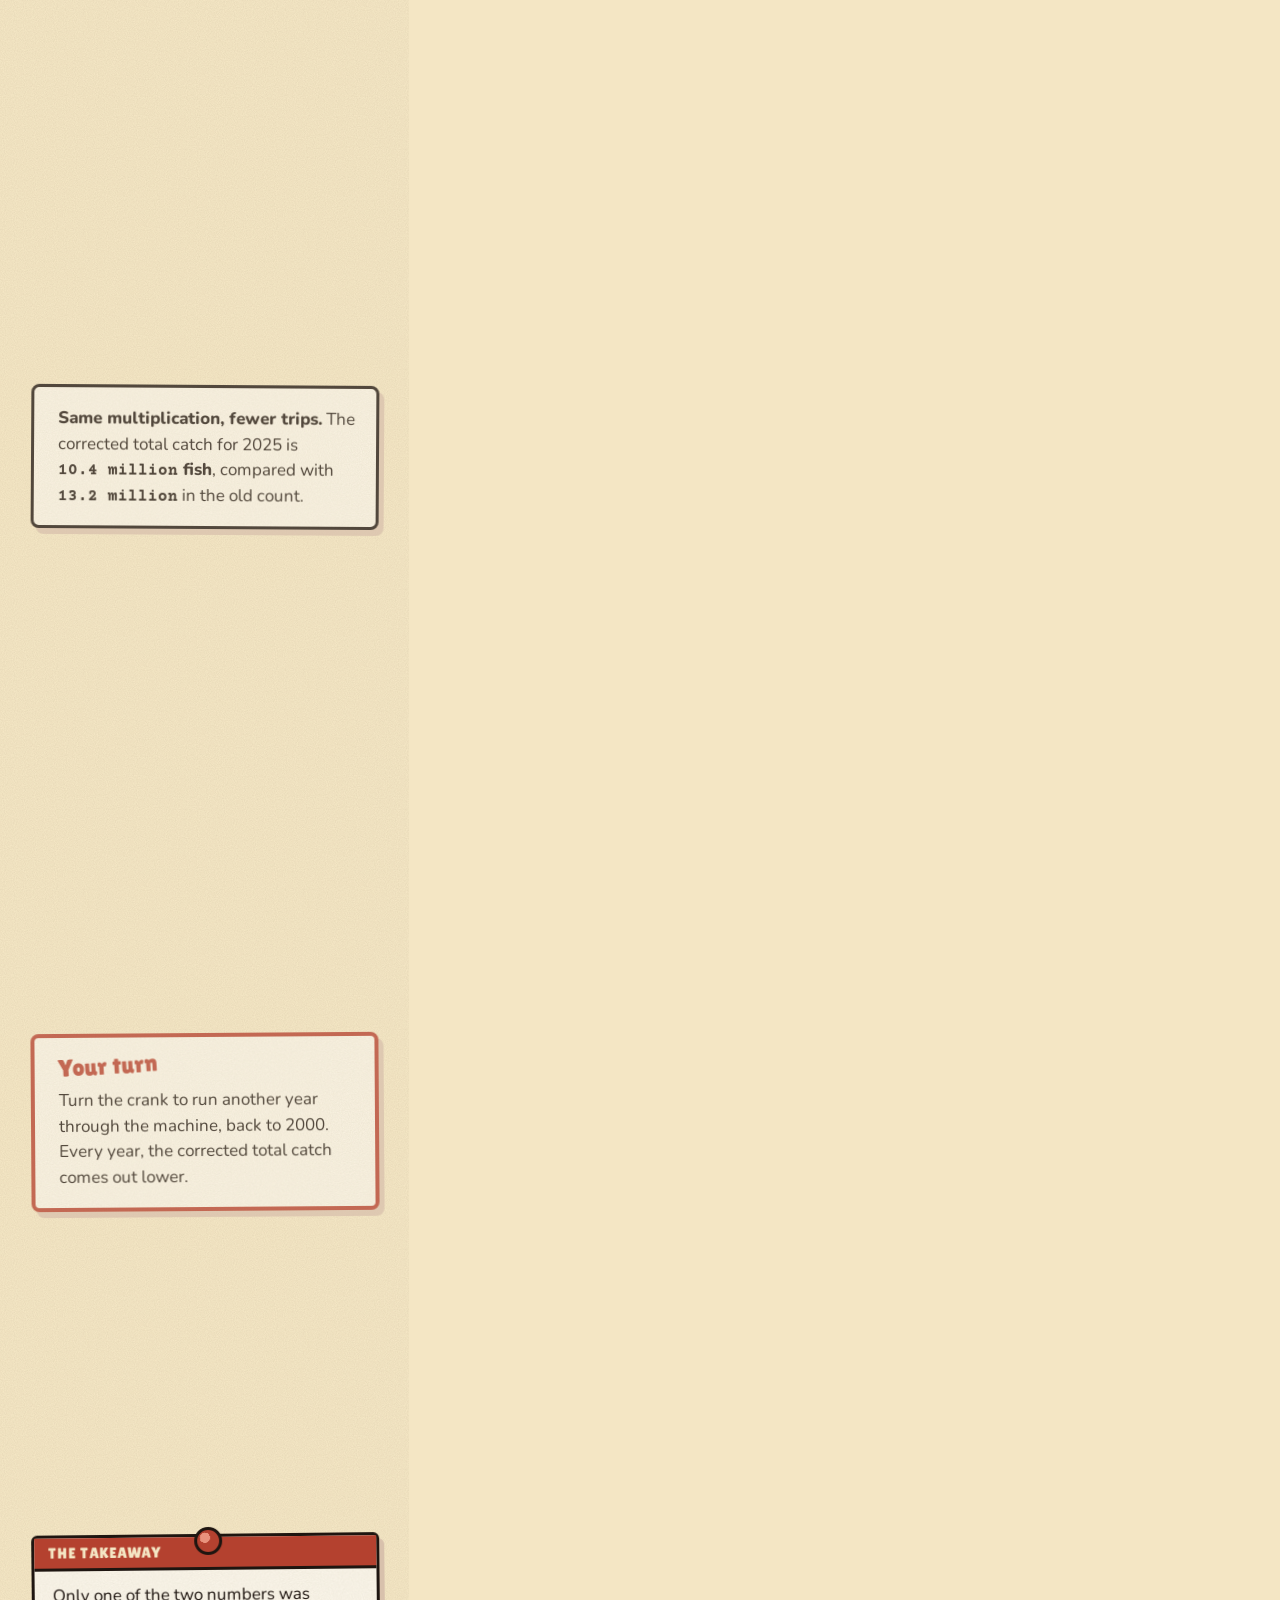
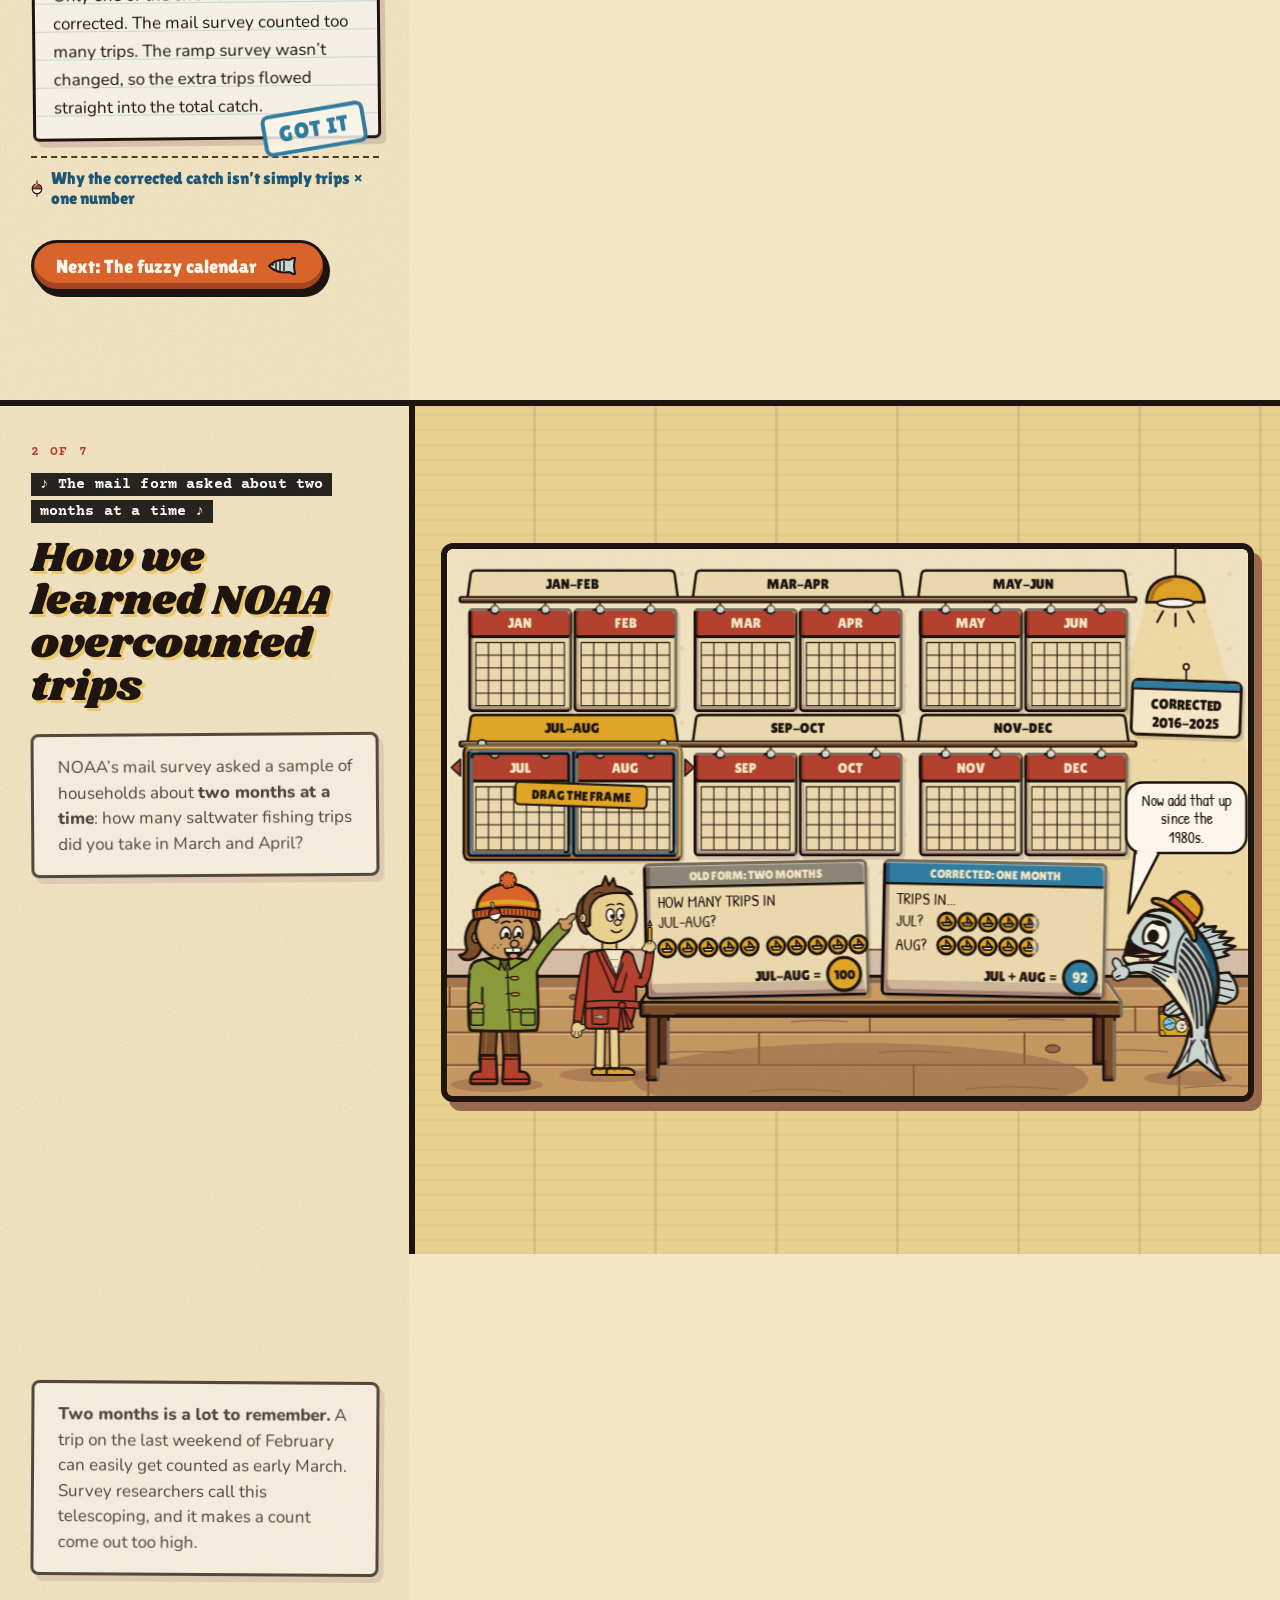
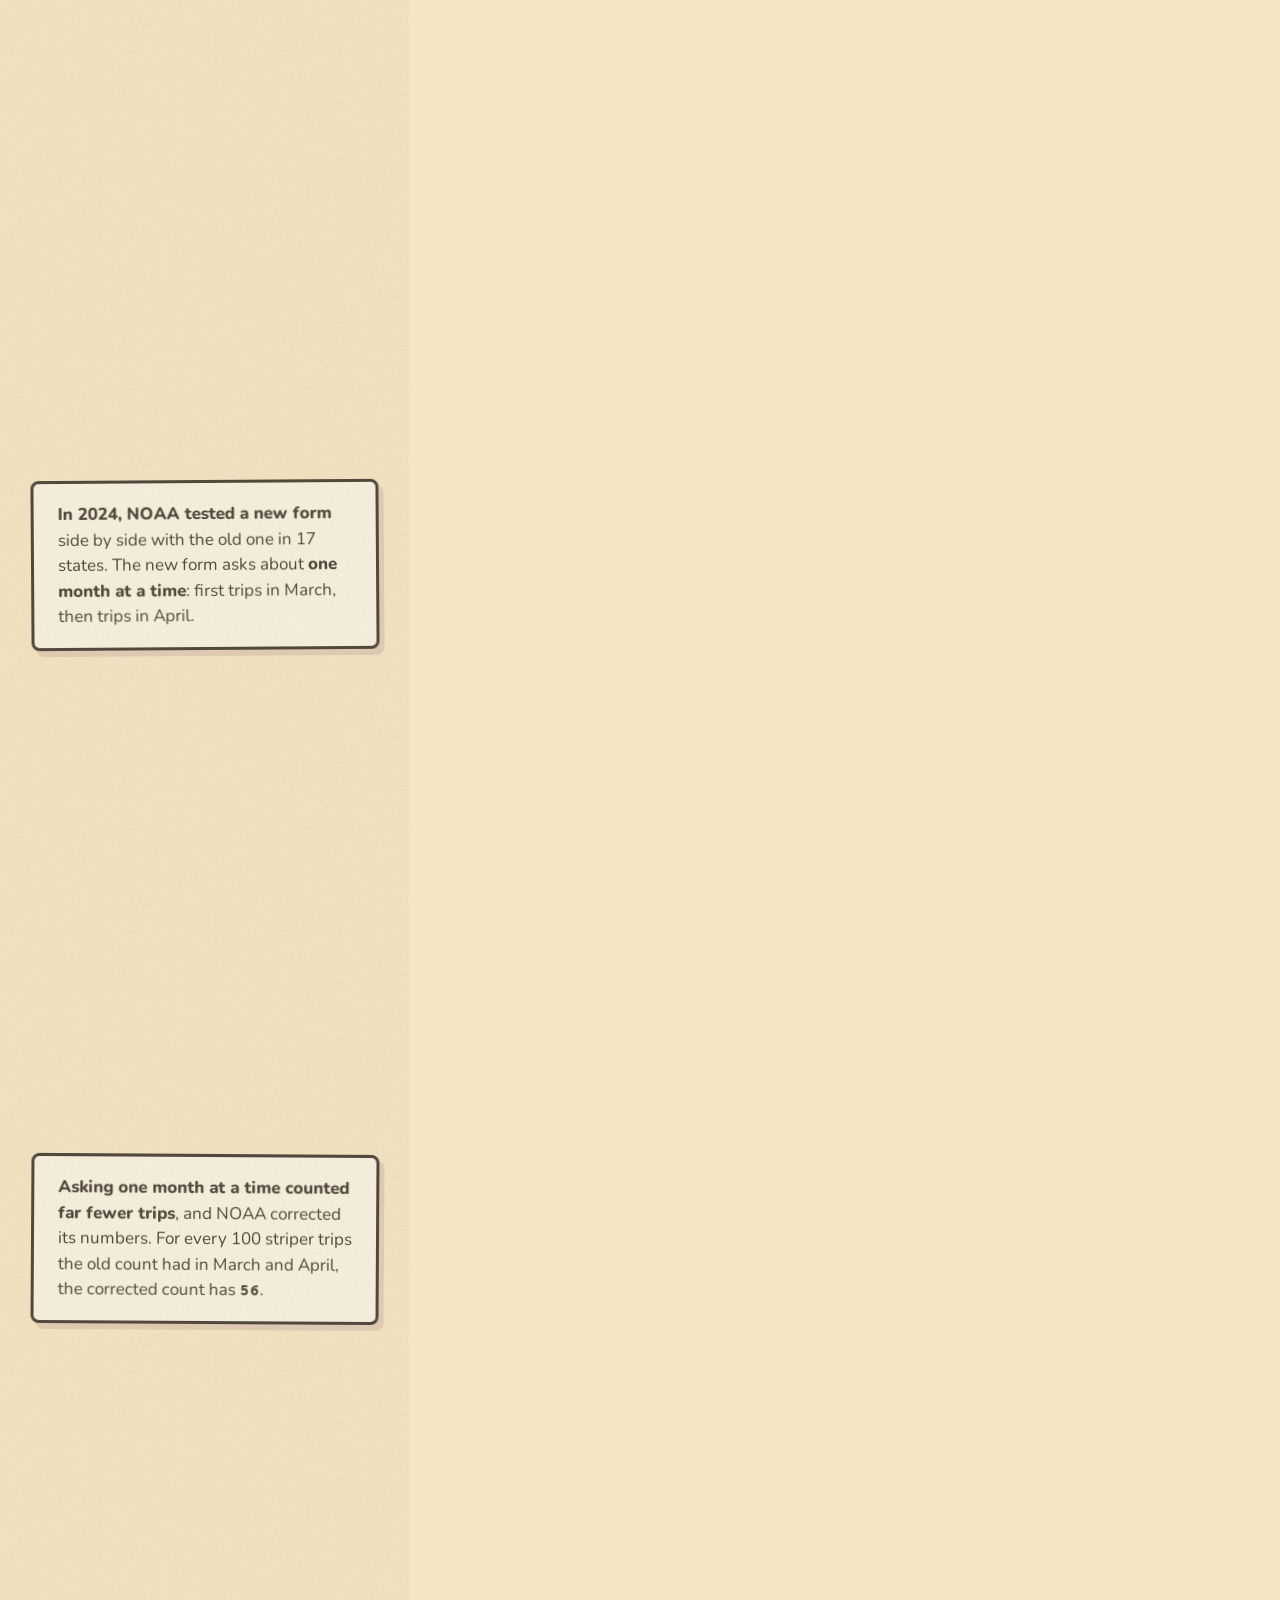
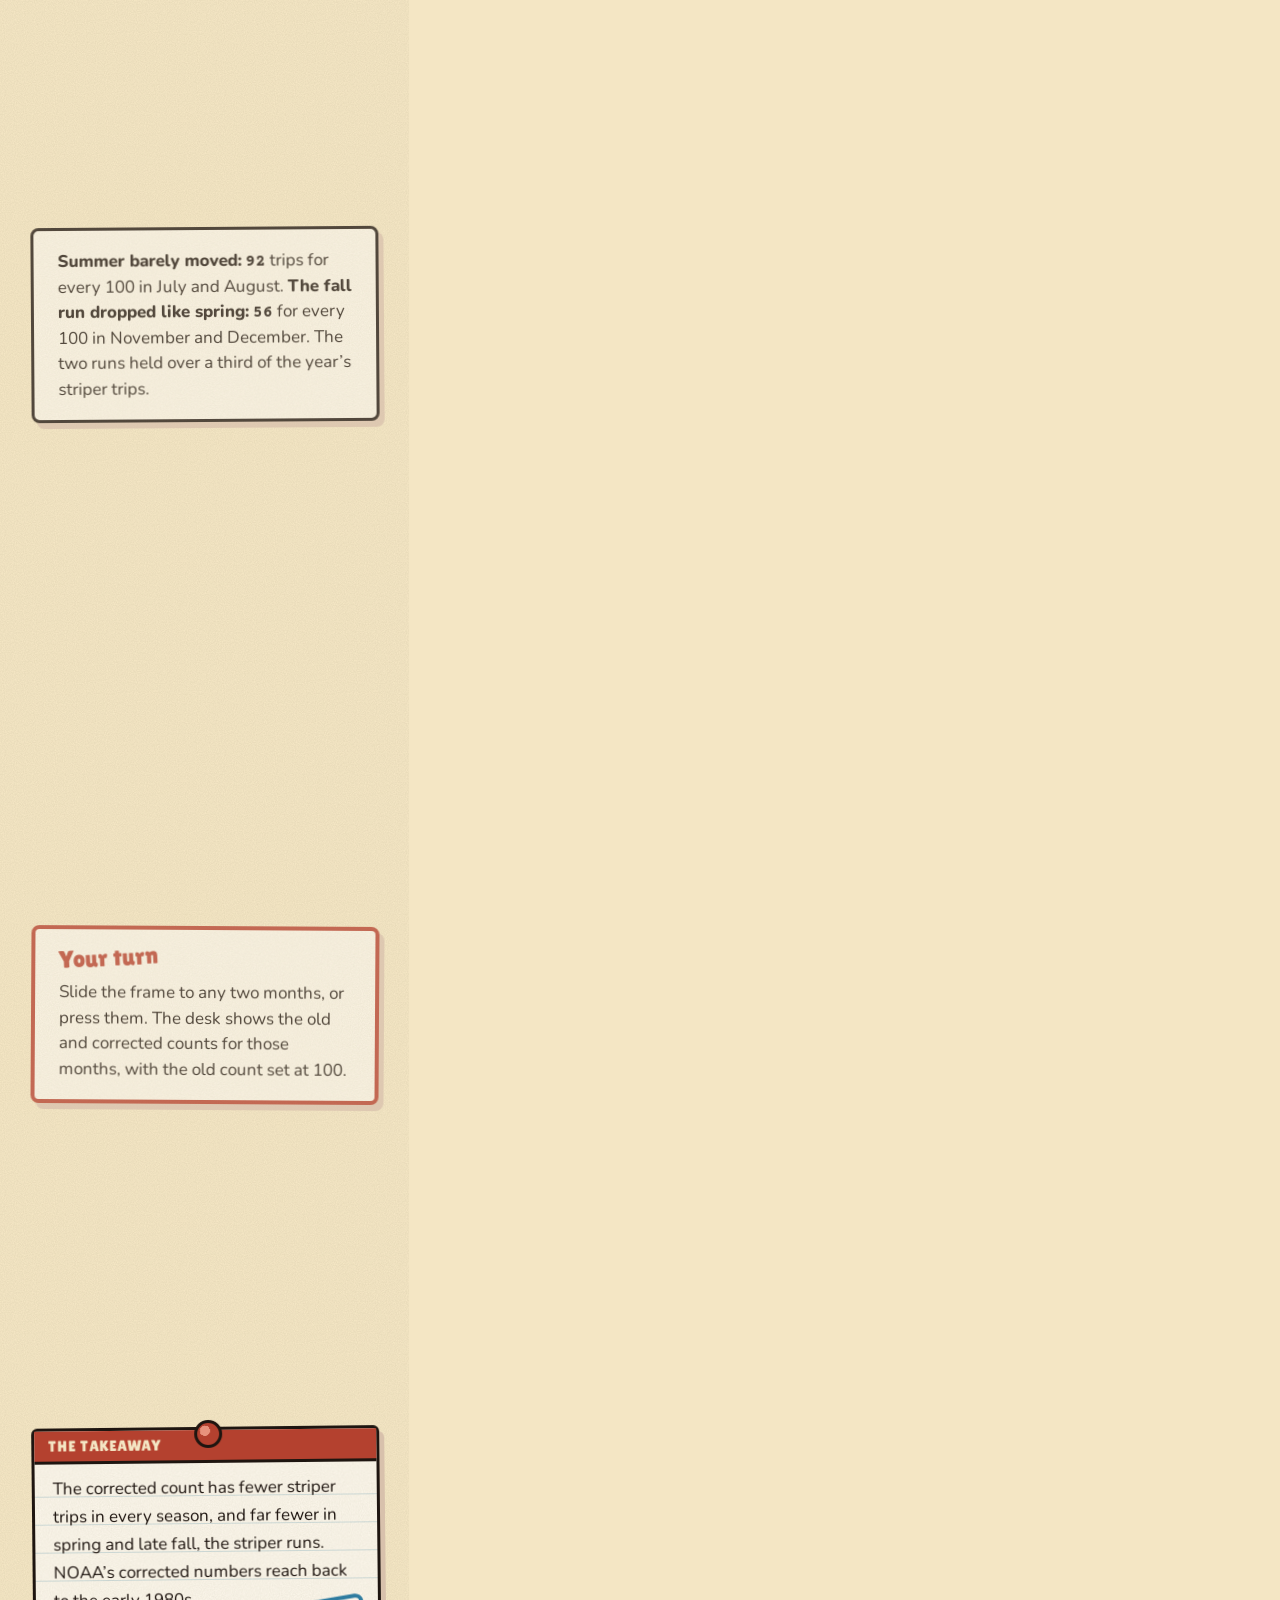
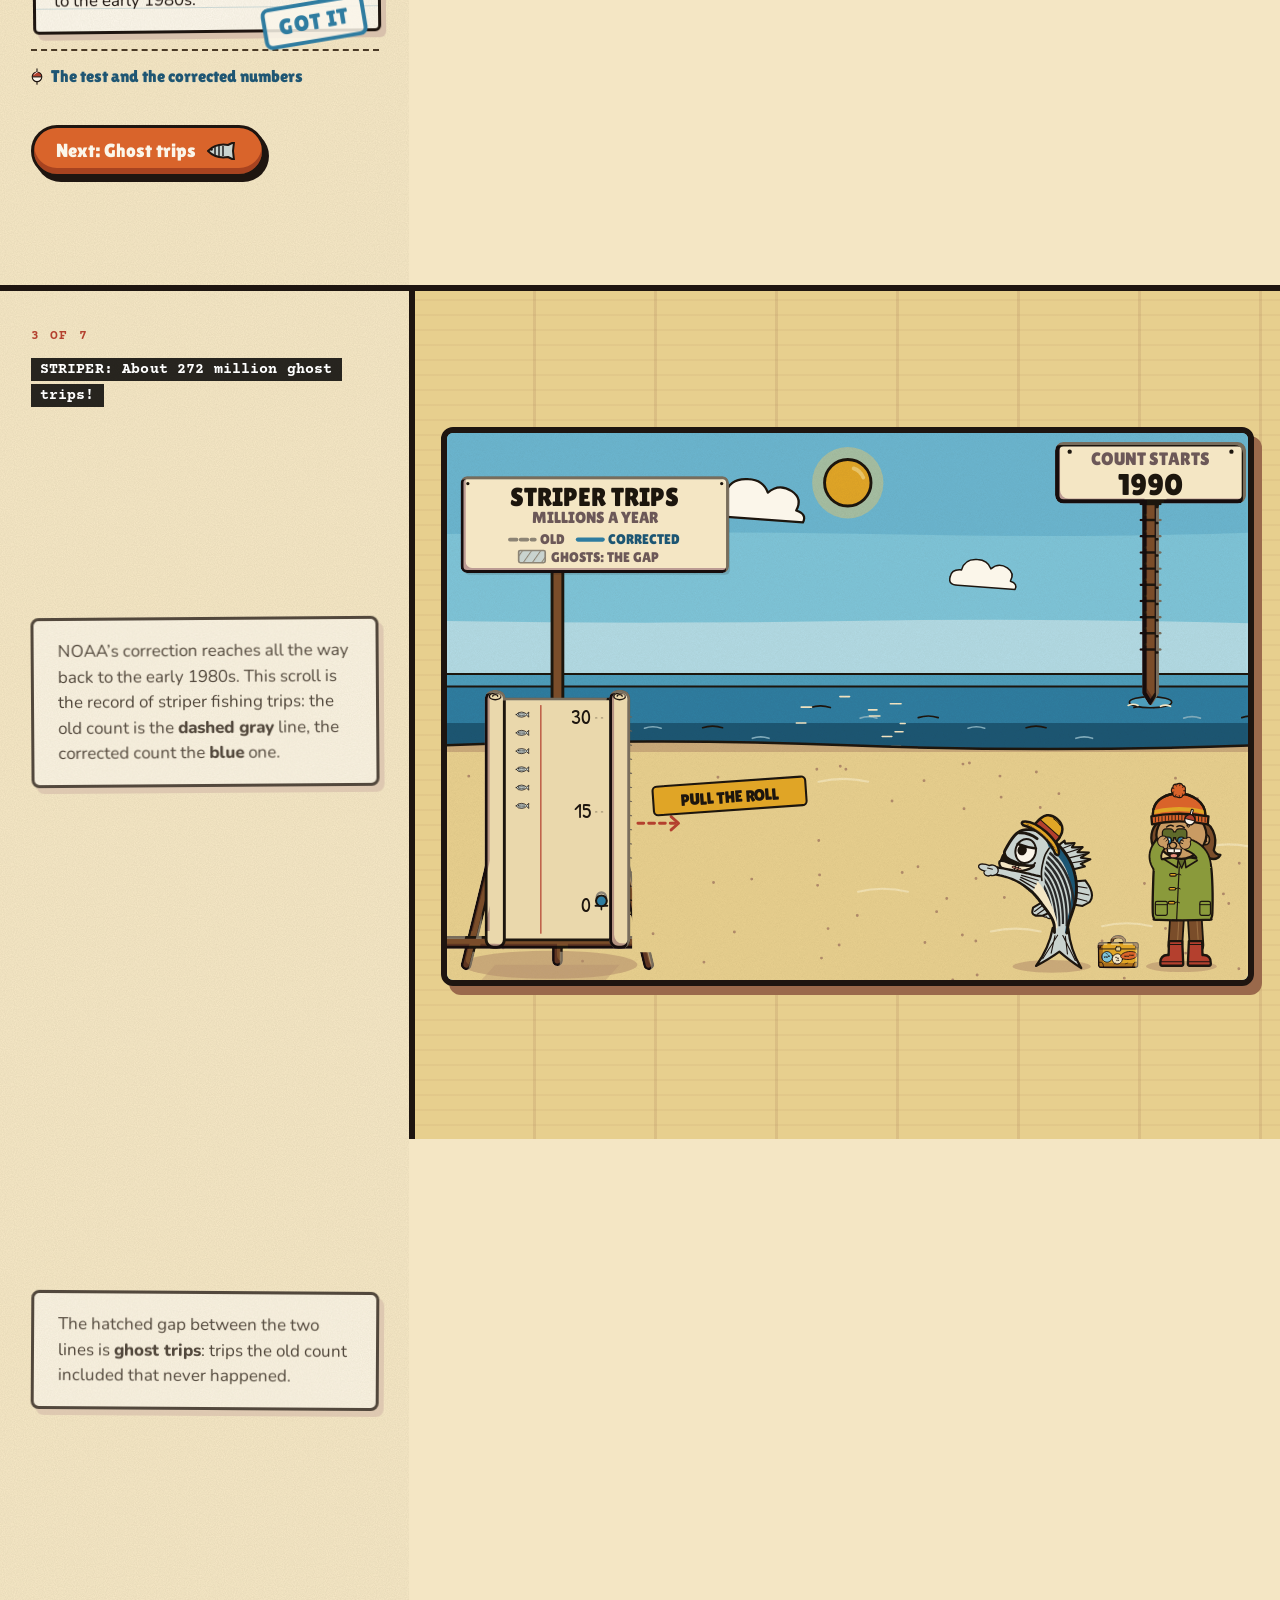
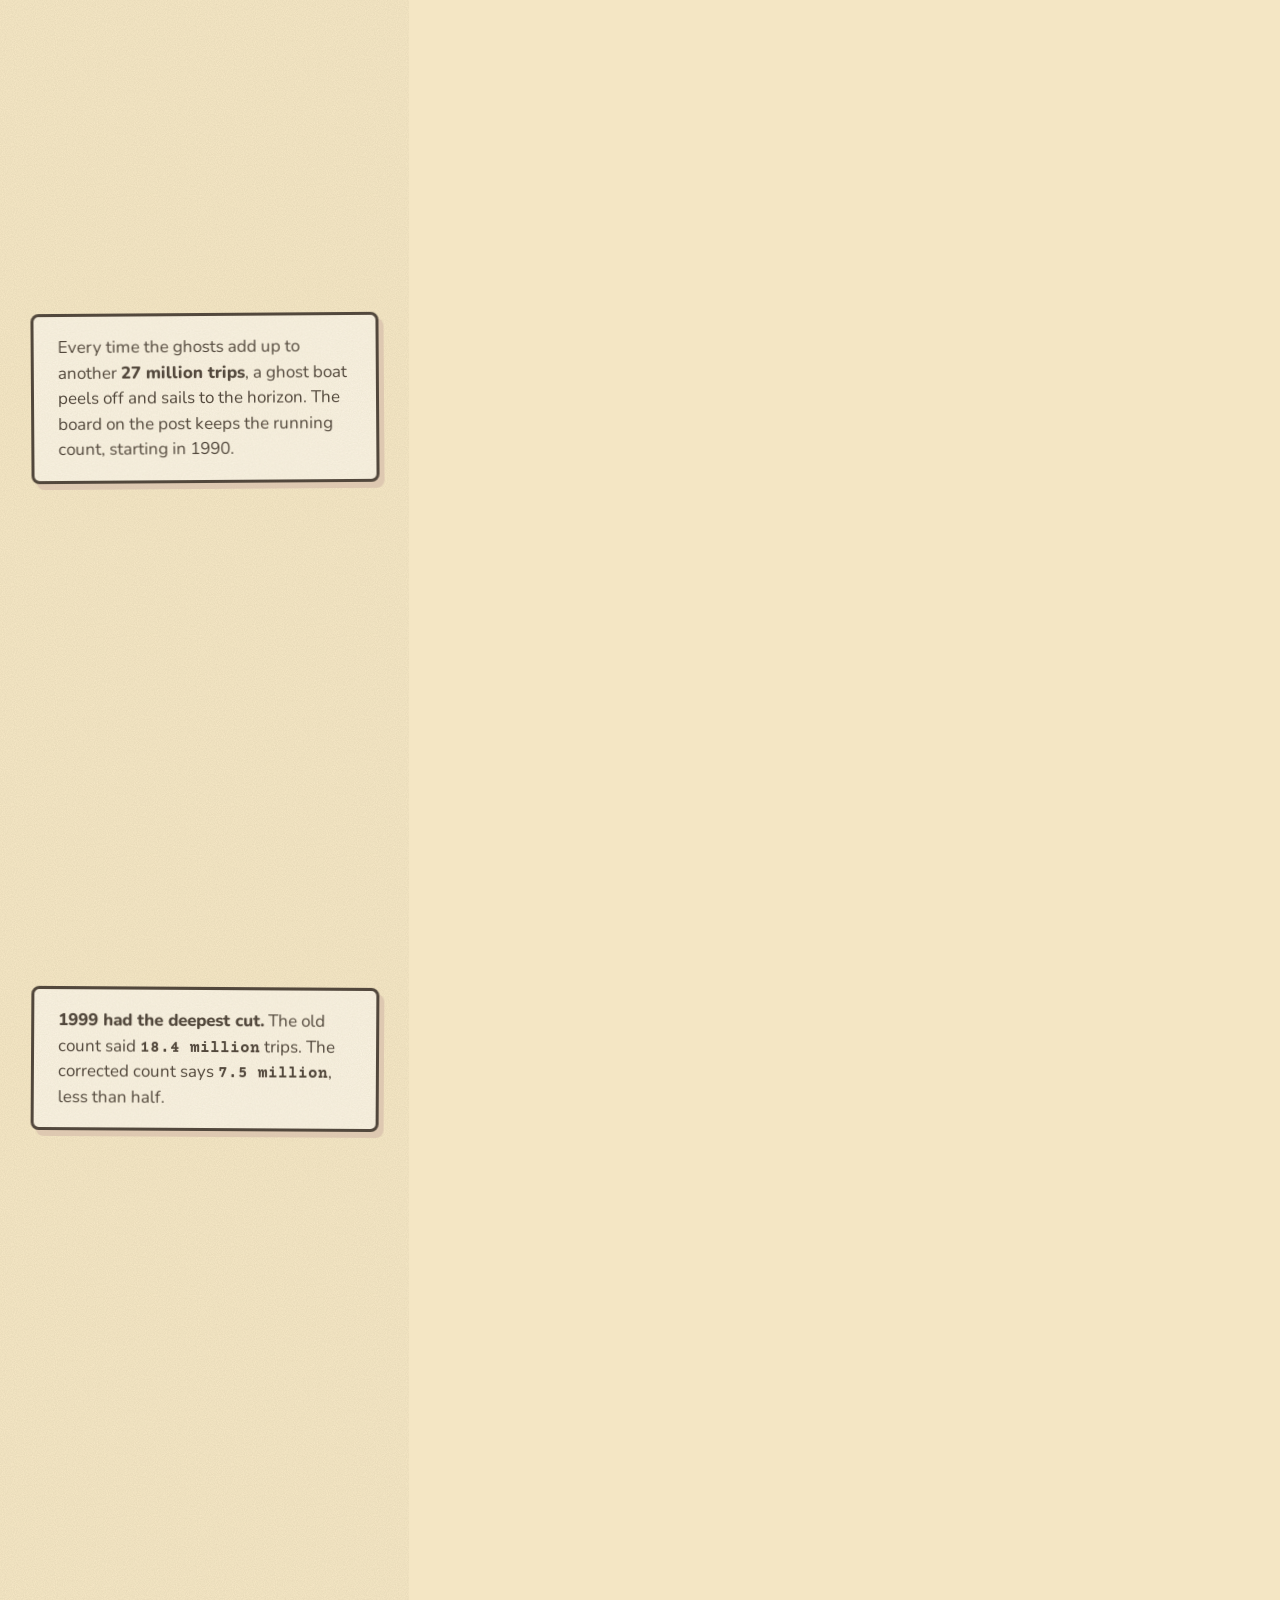
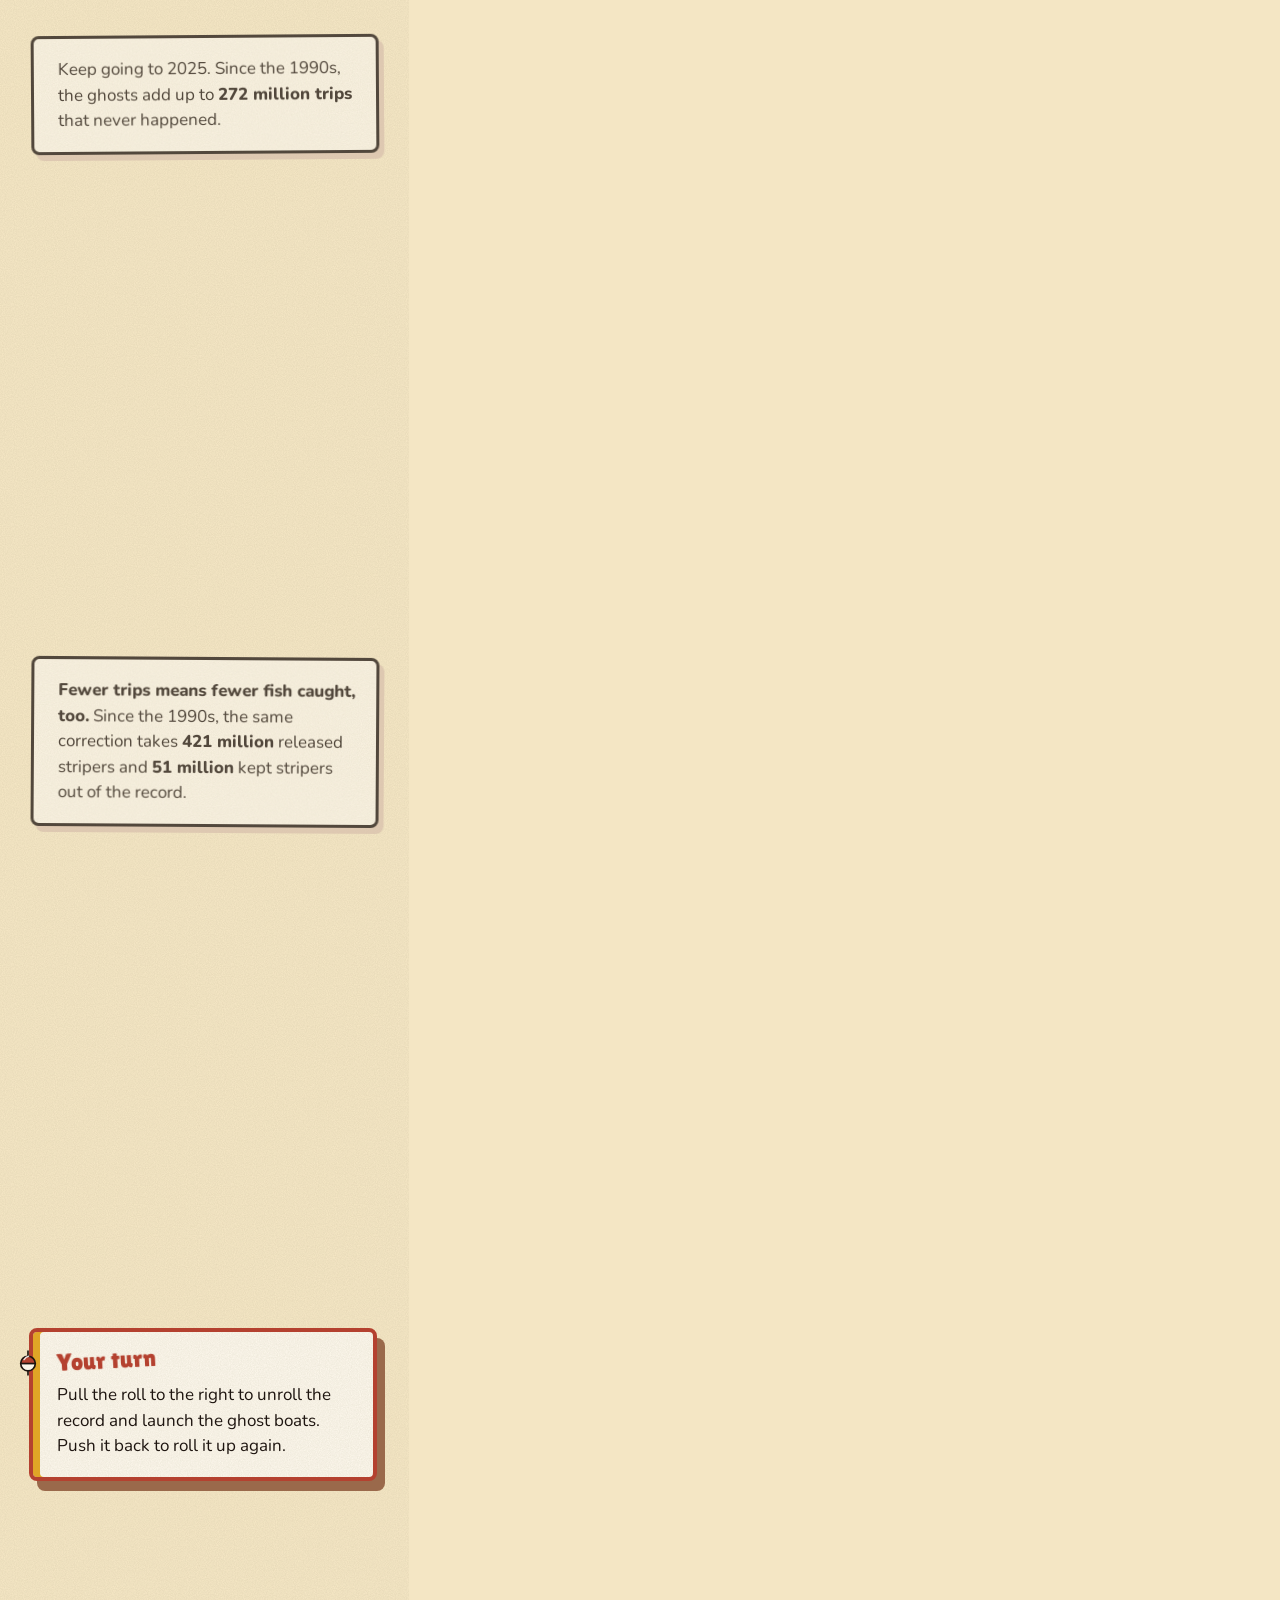
==== commit 1433fa75: "Listed in search: canonical links, sitemap, robots.txt Co-Authored-By: Claude Opus 5.5 <noreply@anth" ====
--- a/index.html
+++ b/index.html
@@ -8,7 +8,7 @@
 <link rel="icon" href="assets/favicon.svg?v=e86d05a1" type="image/svg+xml">
 <link rel="icon" href="assets/favicon-32.png?v=9a60ef71" type="image/png" sizes="32x32">
 <link rel="apple-touch-icon" href="assets/apple-touch-icon.png?v=cb6458f2">
-<meta name="robots" content="noindex, nofollow">
+<link rel="canonical" href="https://striperrecount.gotoneapp.com/">
 <meta property="og:type" content="website">
 <meta property="og:site_name" content="The Striper Recount">
 <meta property="og:title" content="The Striper Recount: NOAA’s striped bass recount, explained in a song">
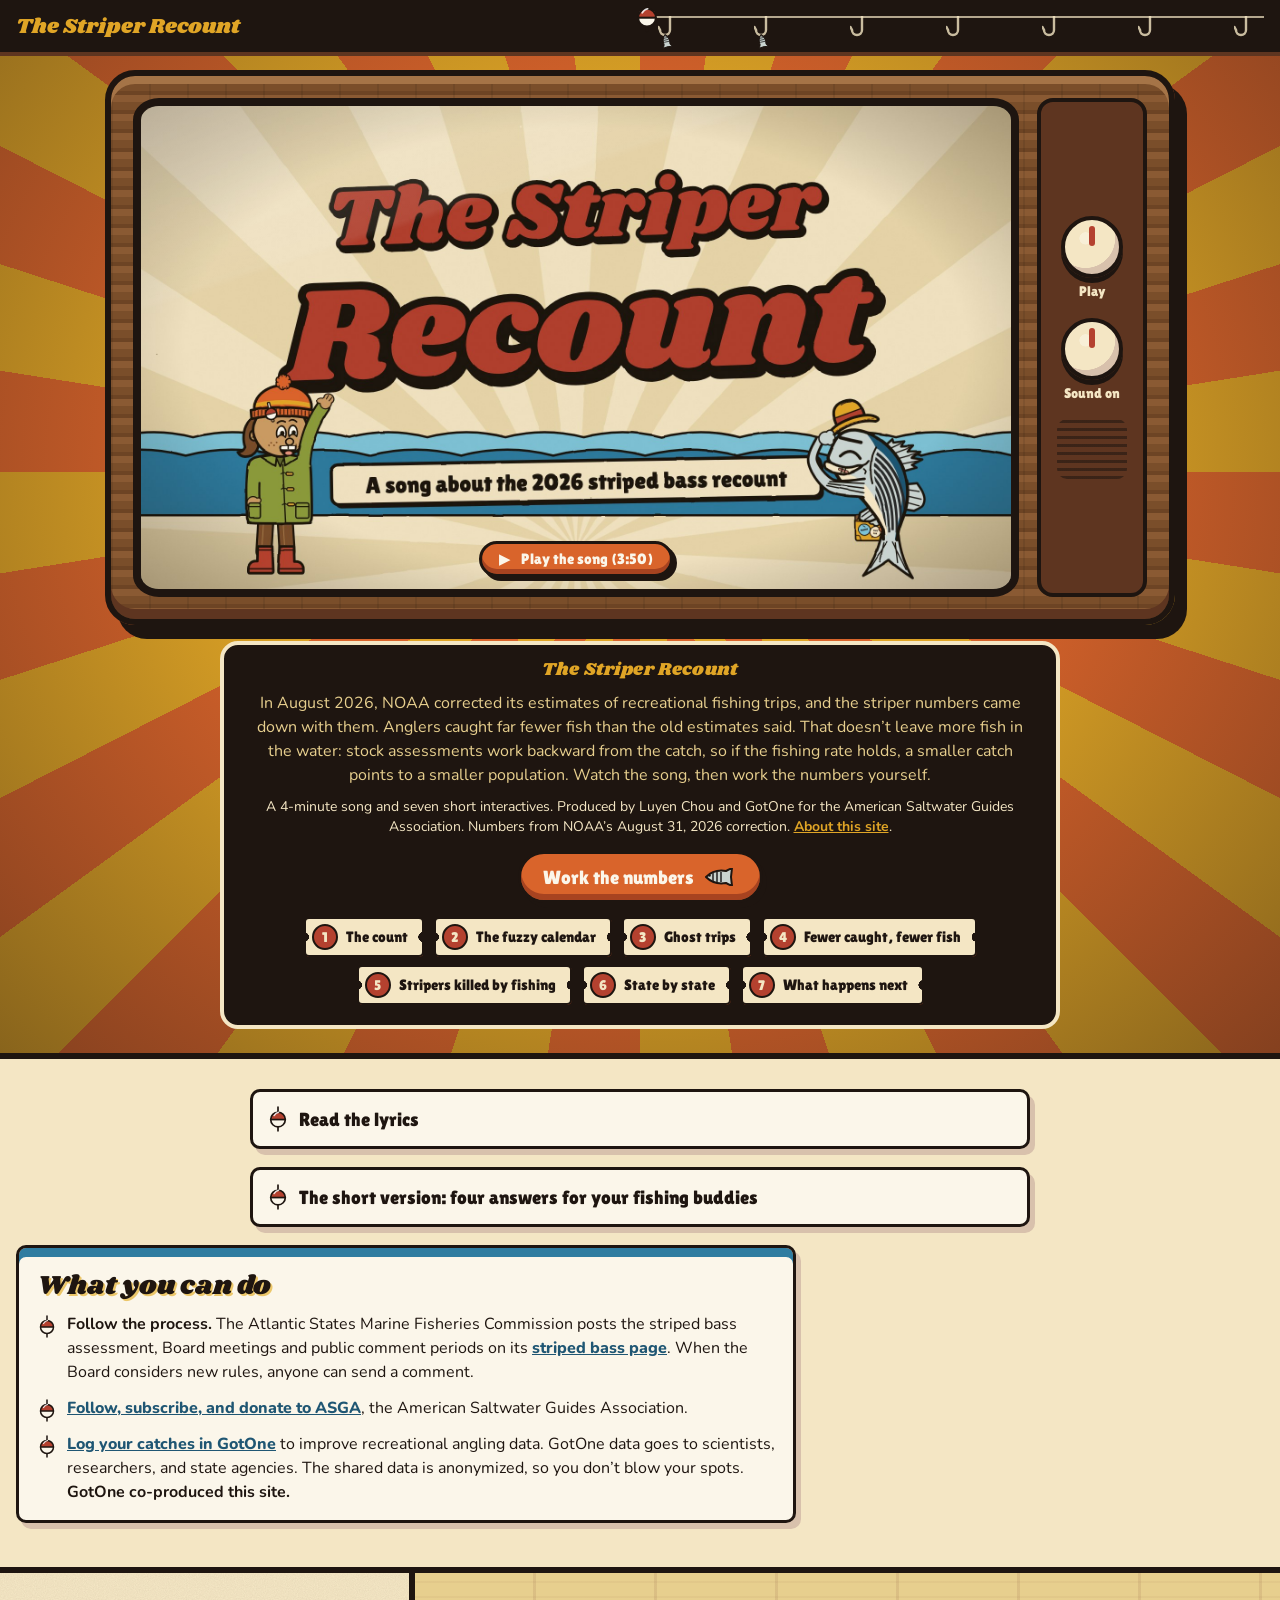
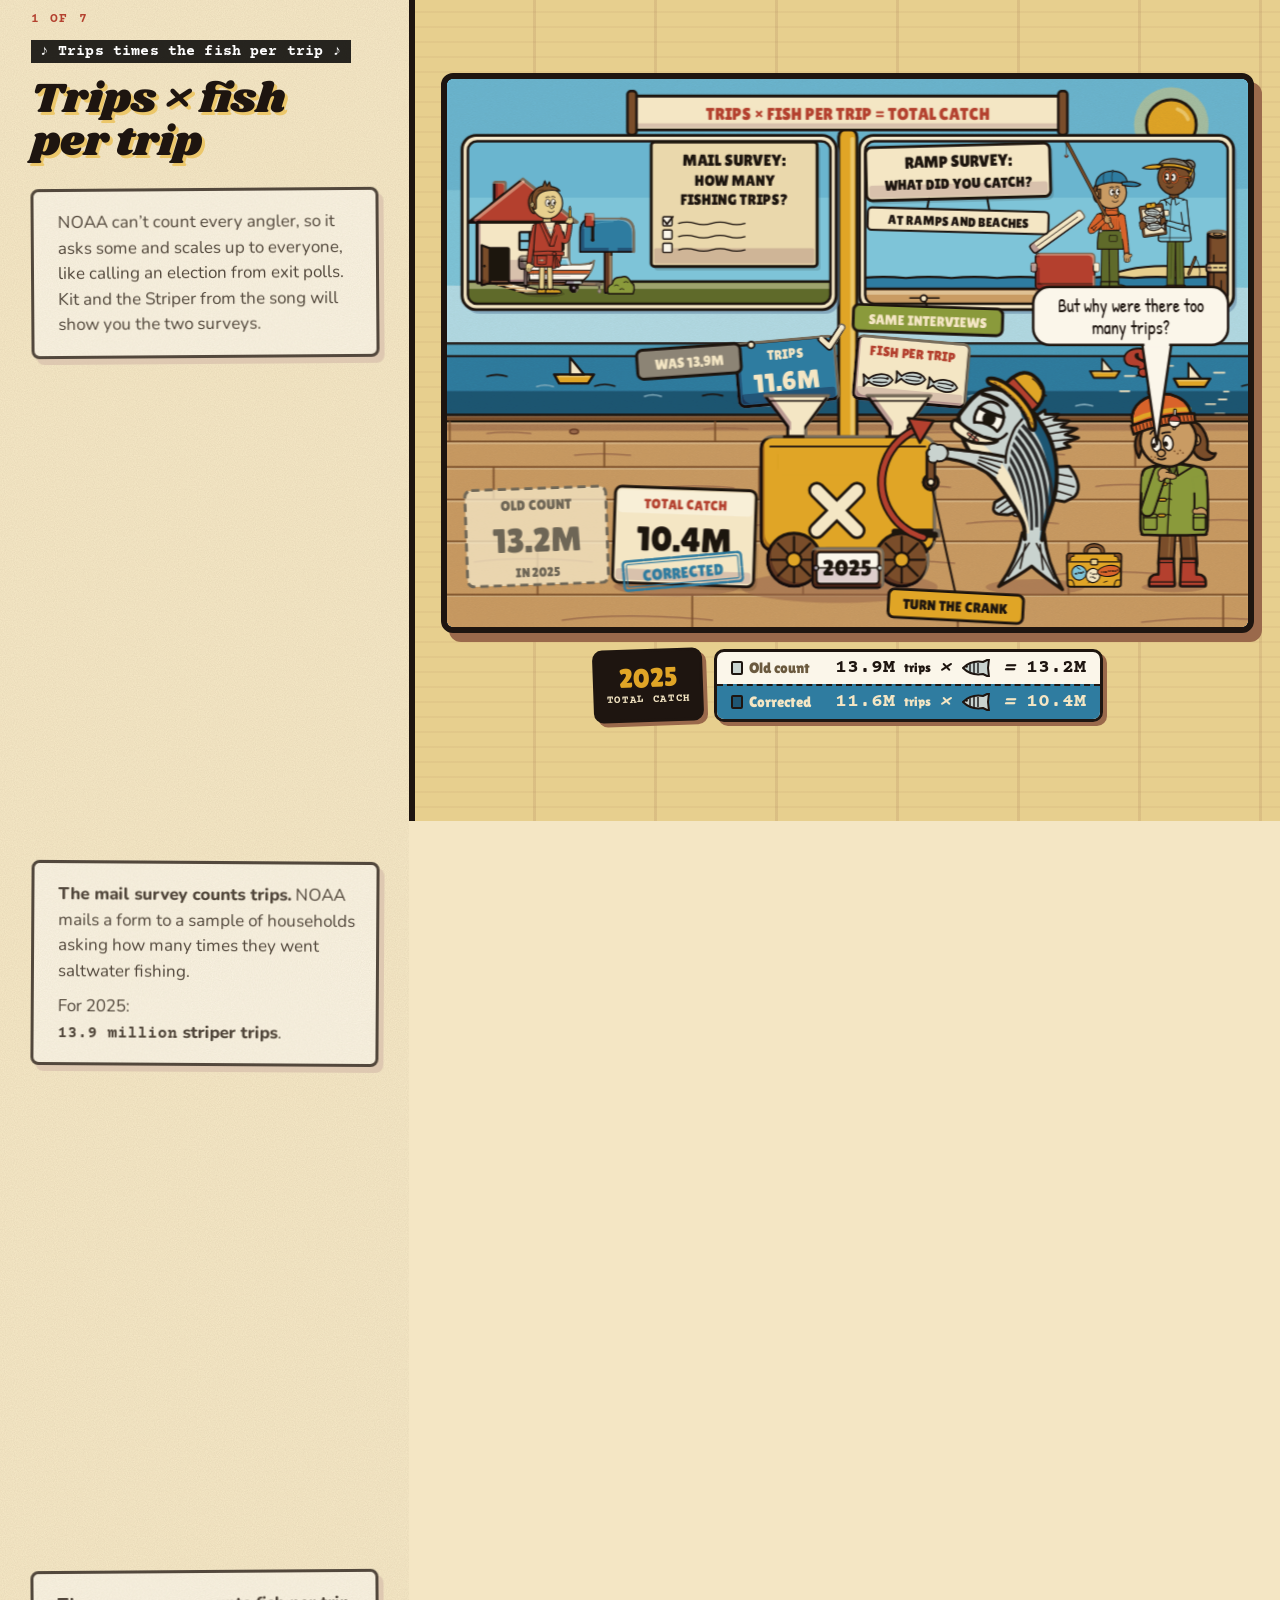
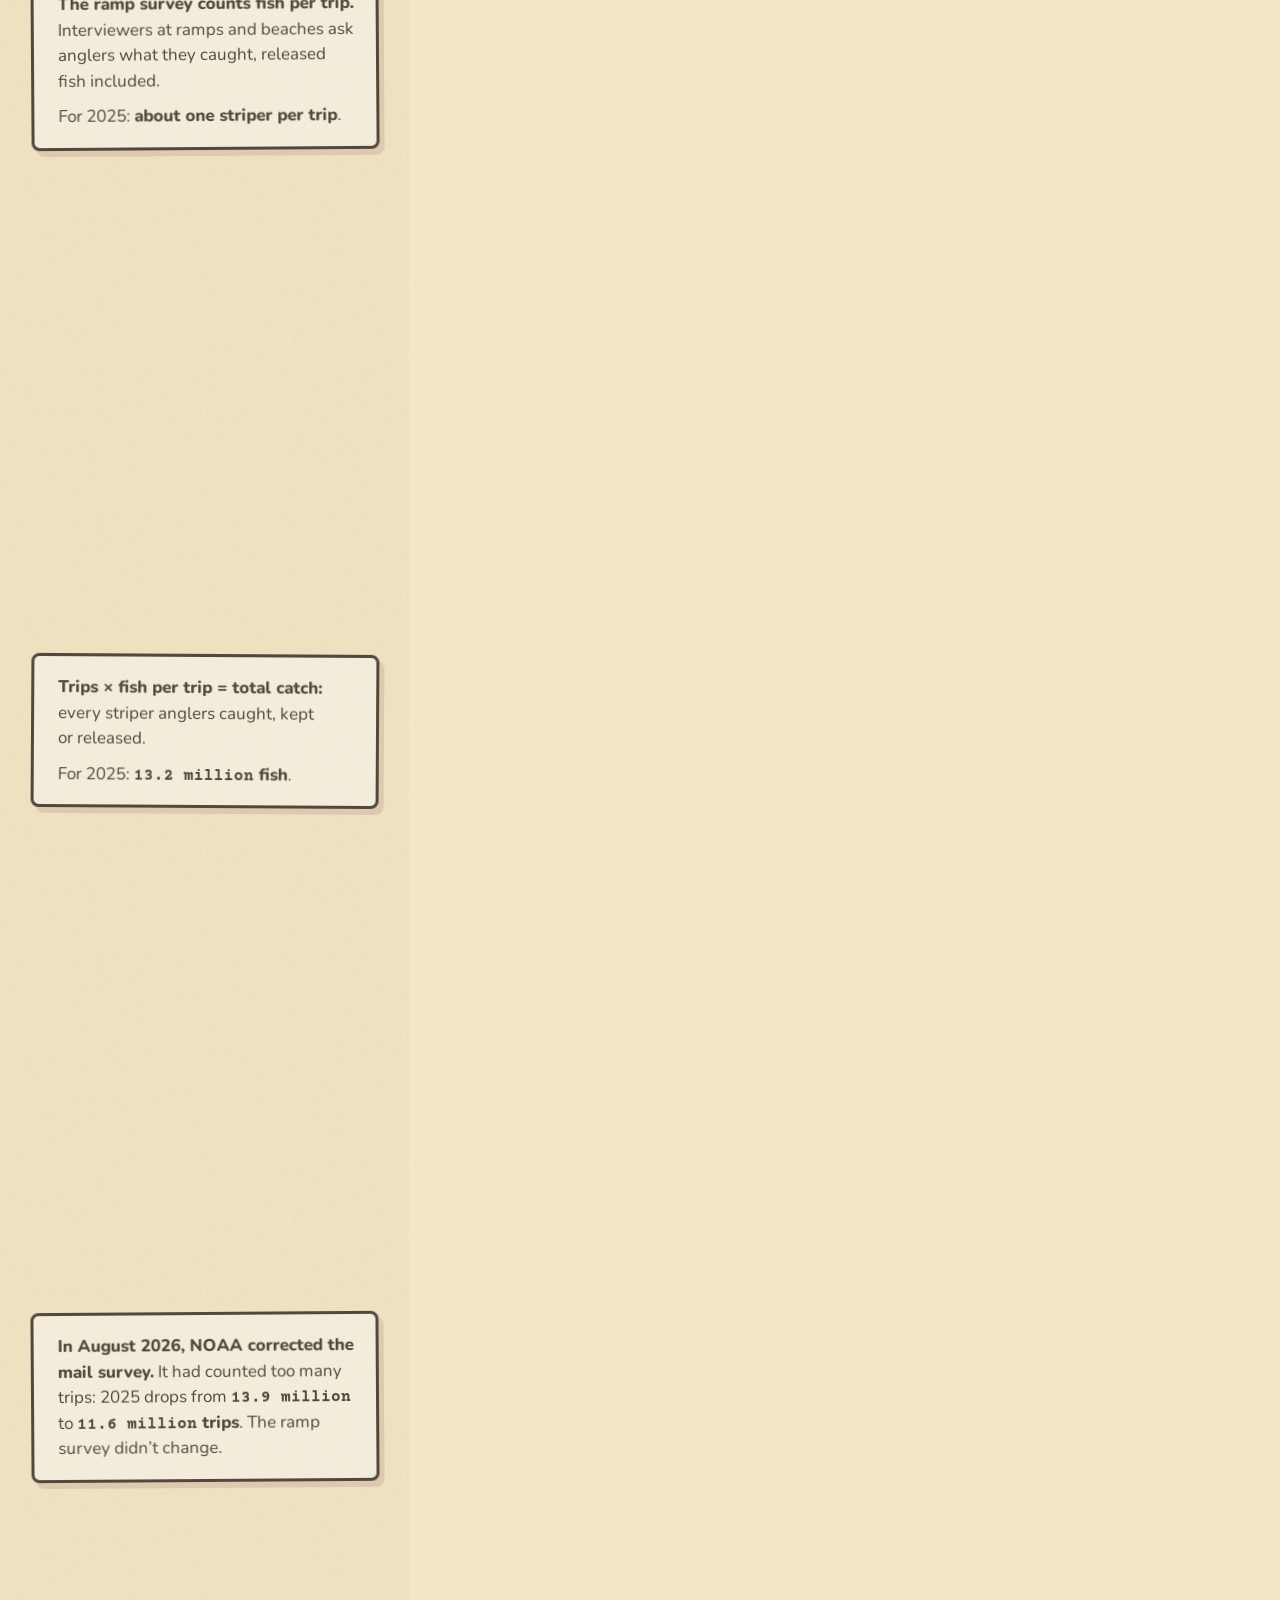
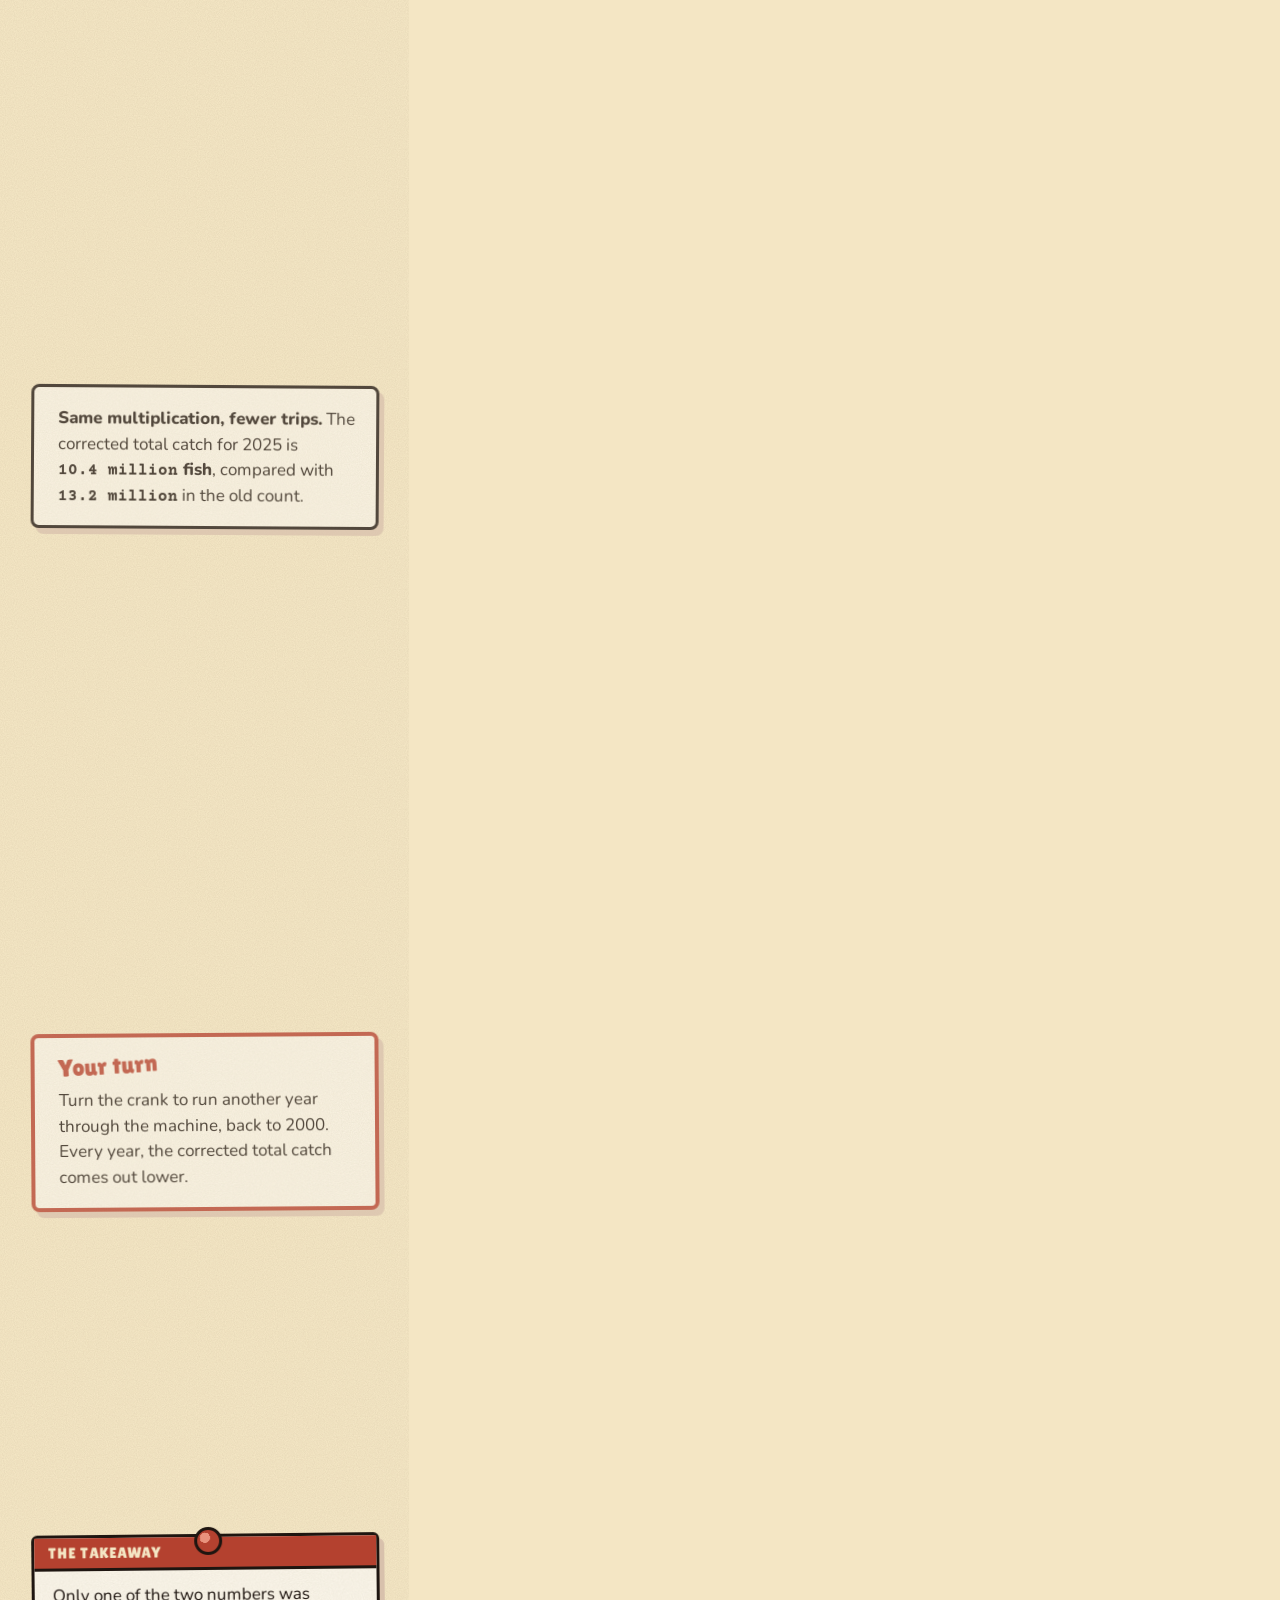
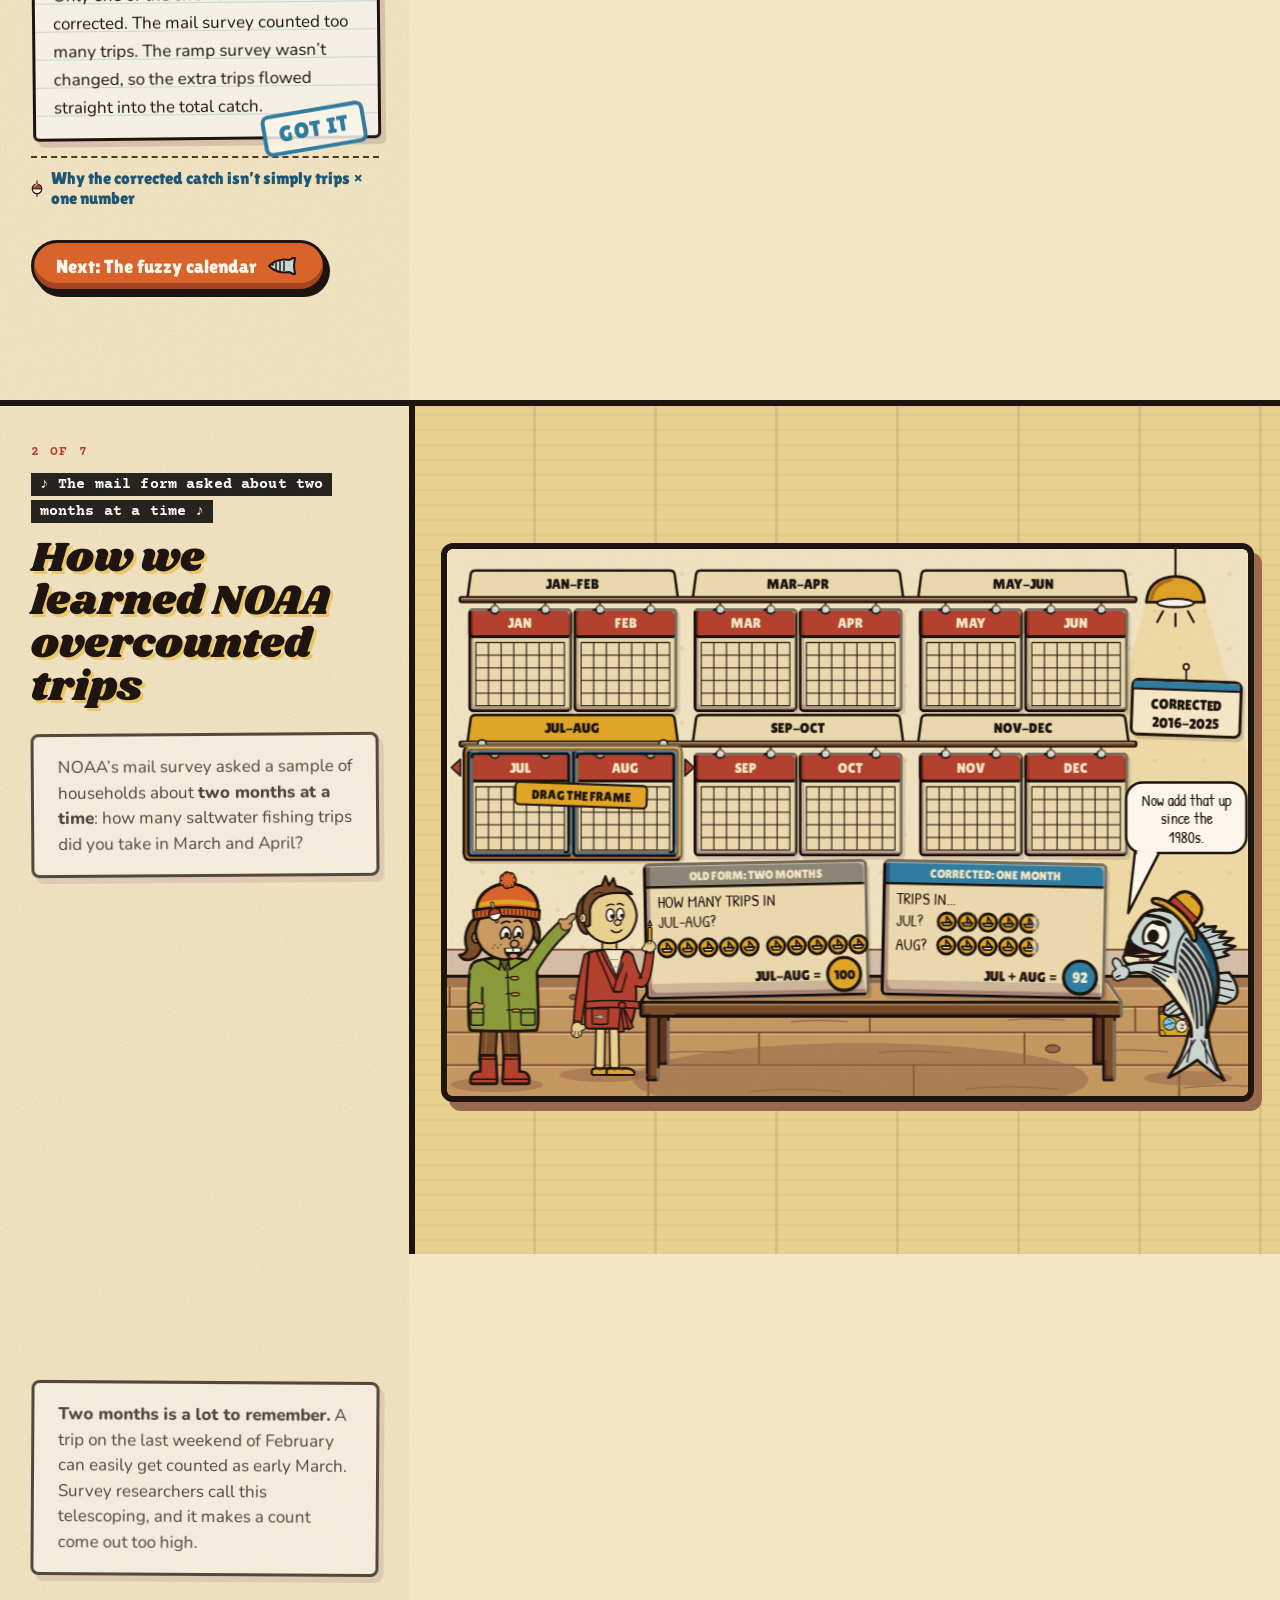
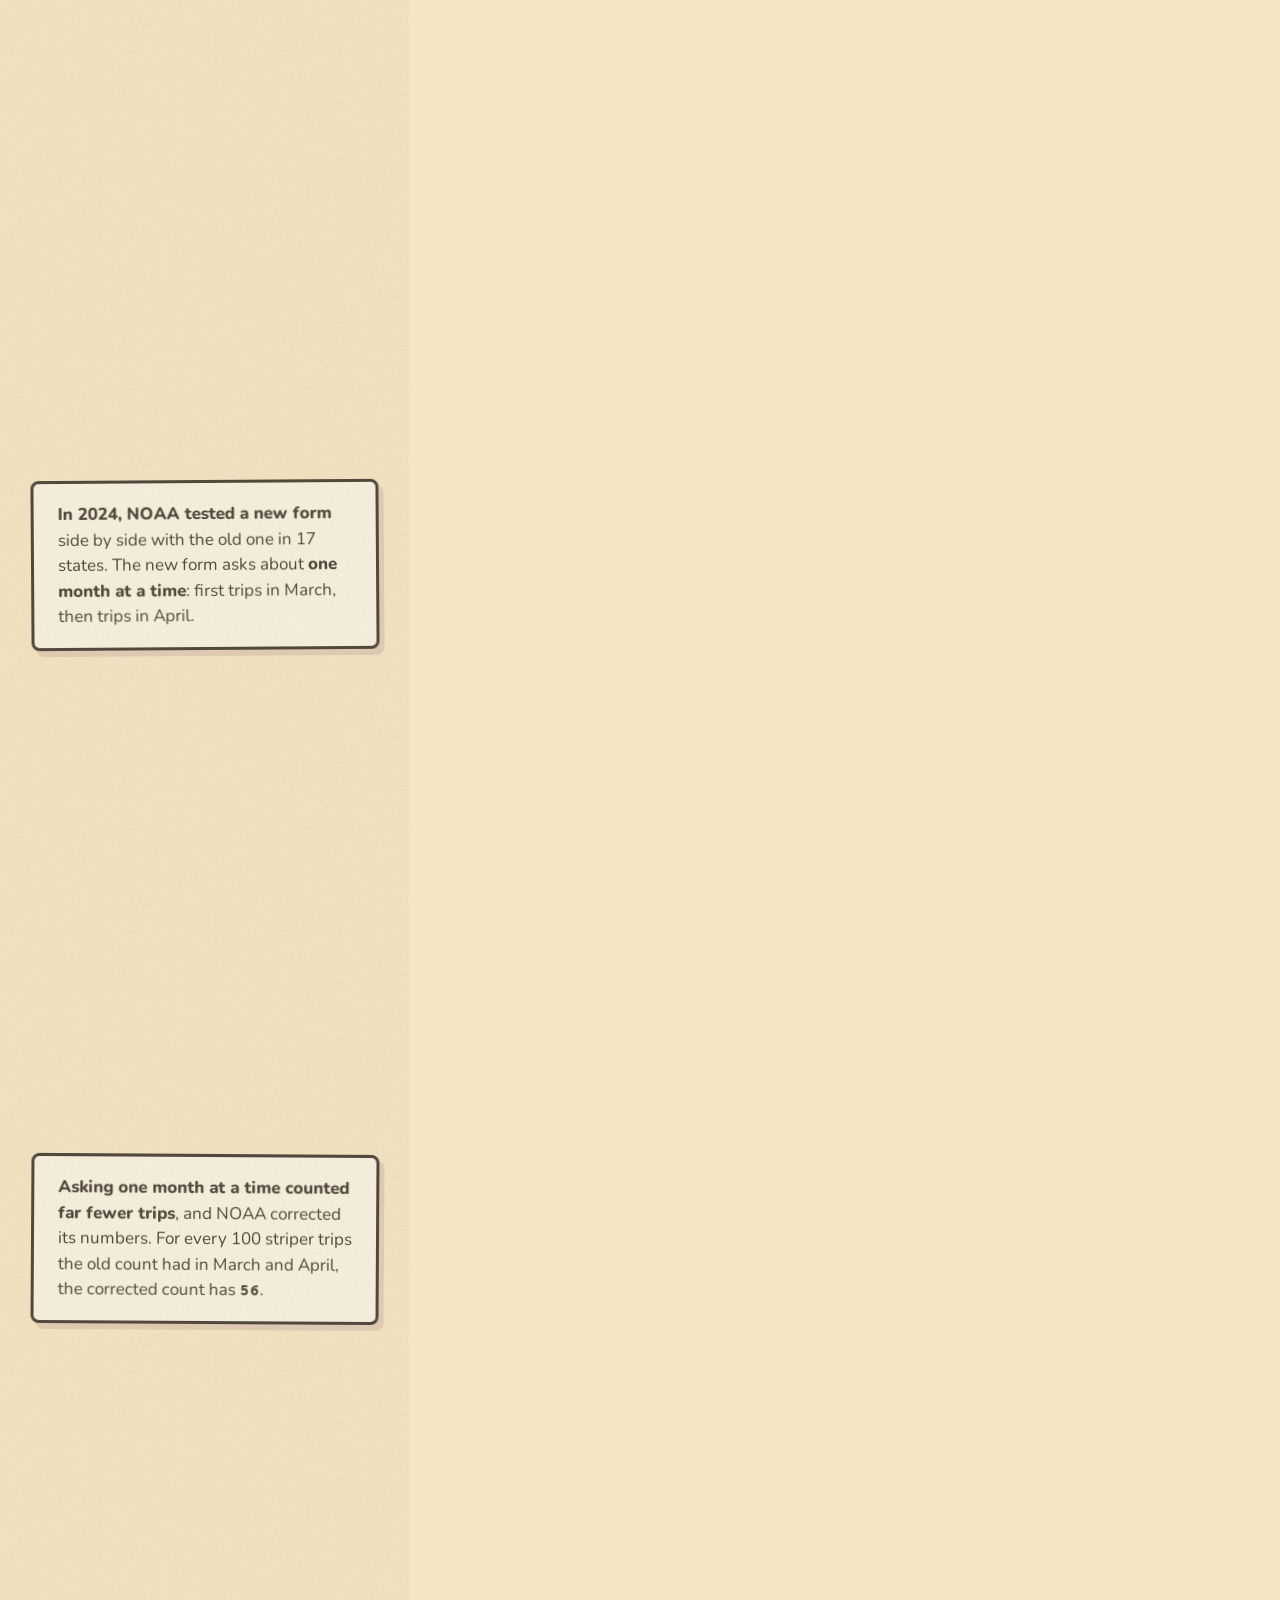
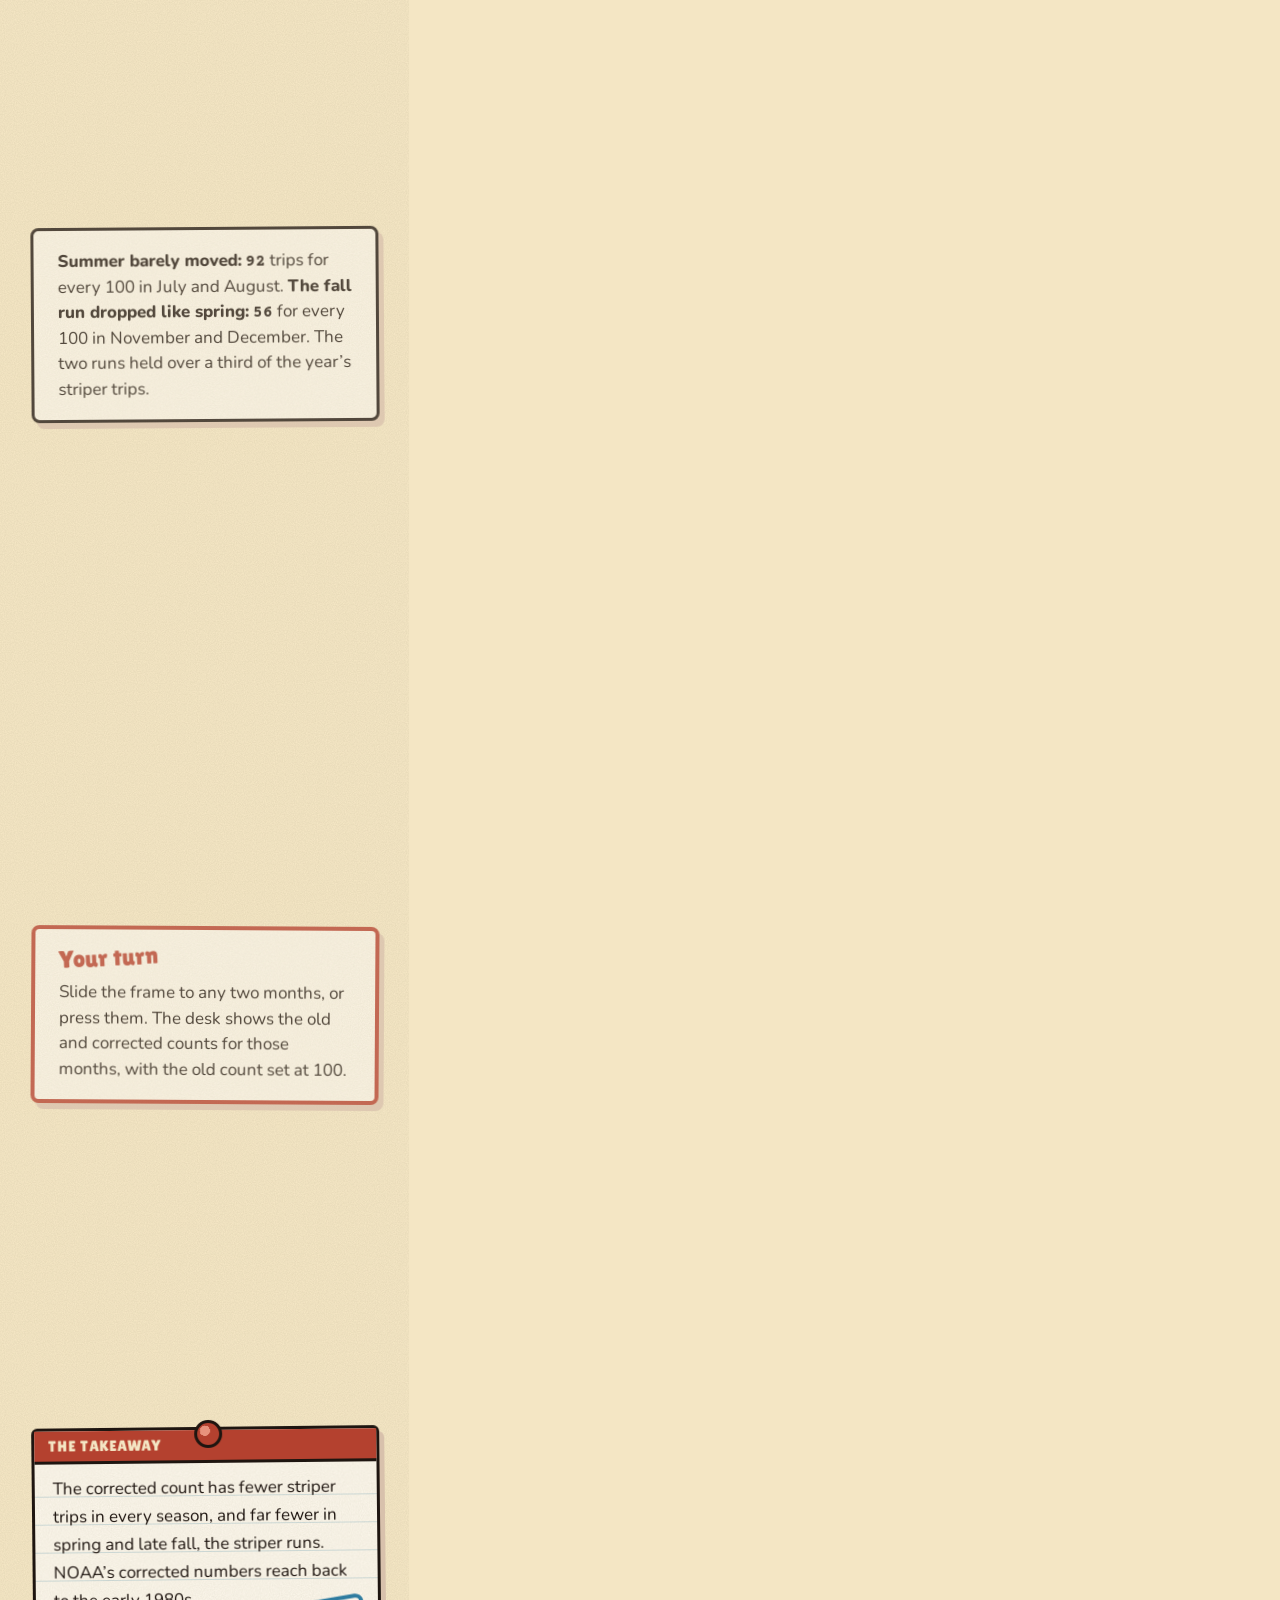
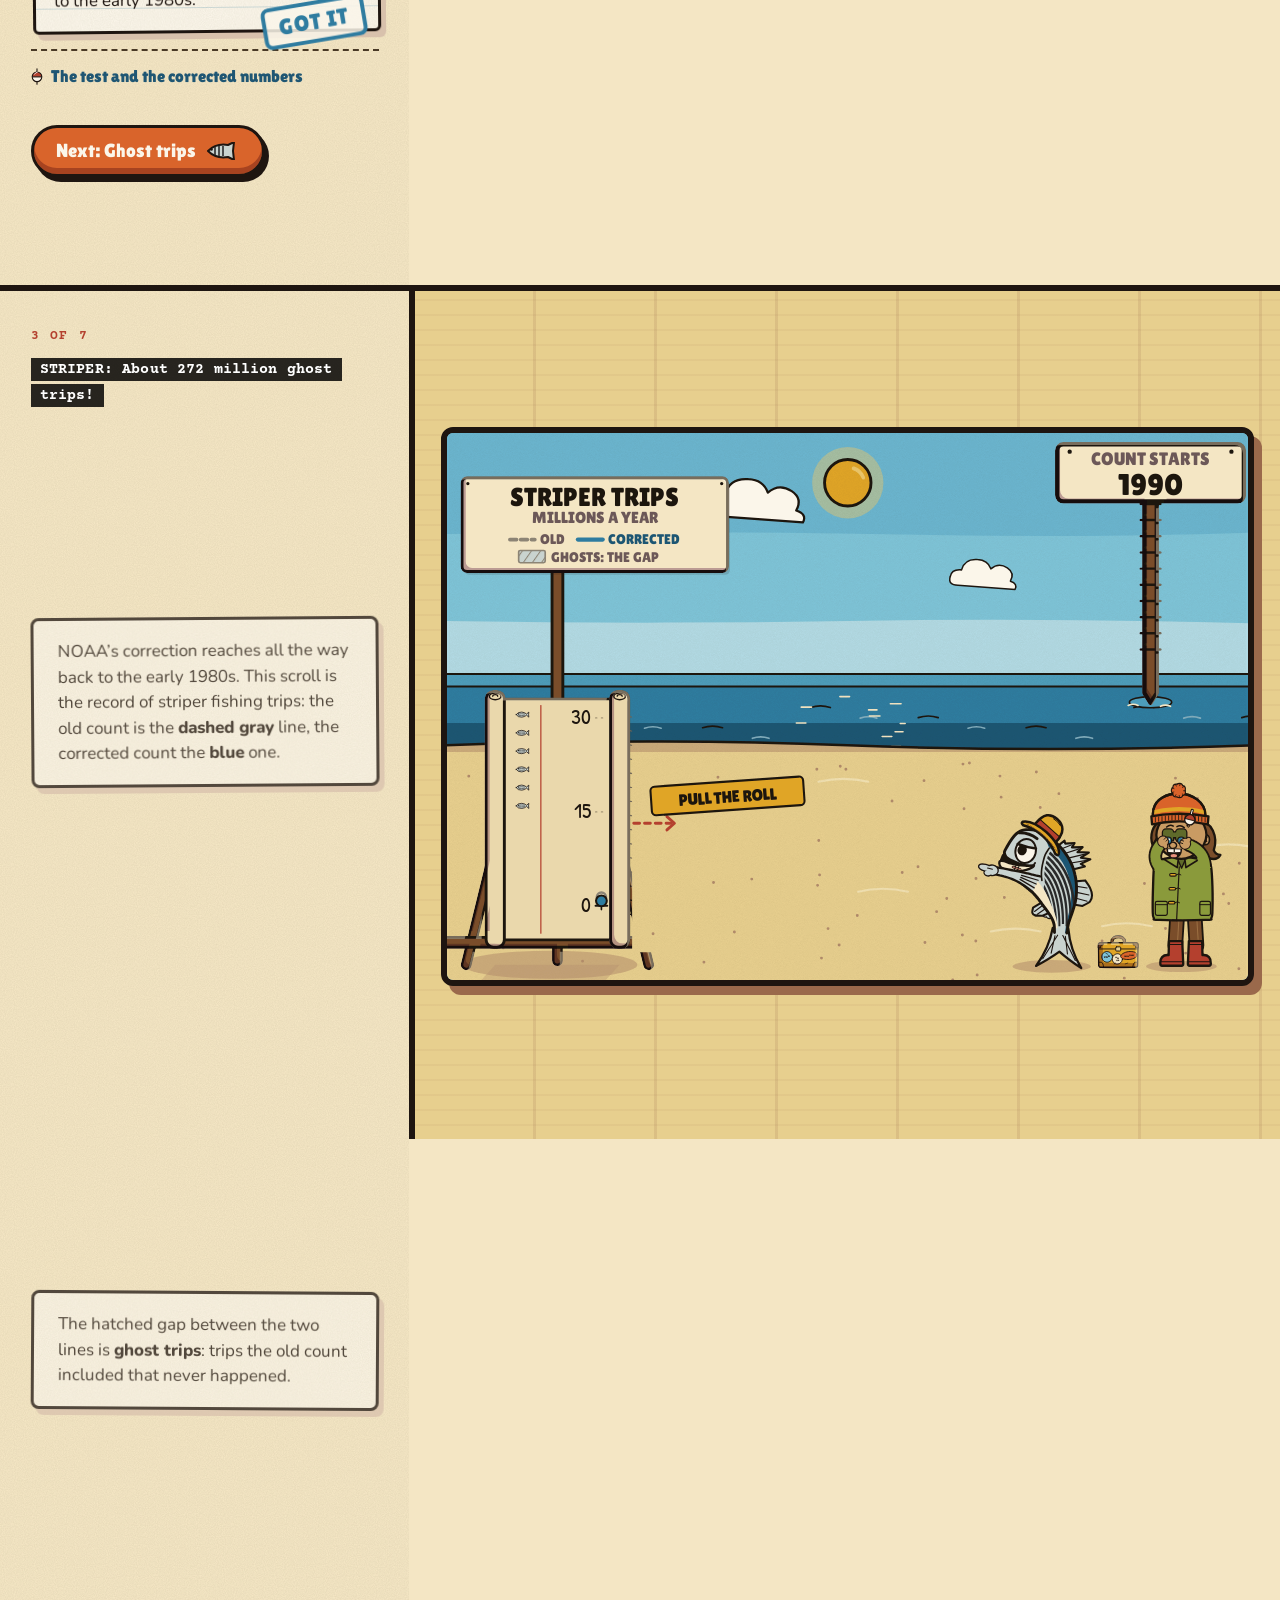
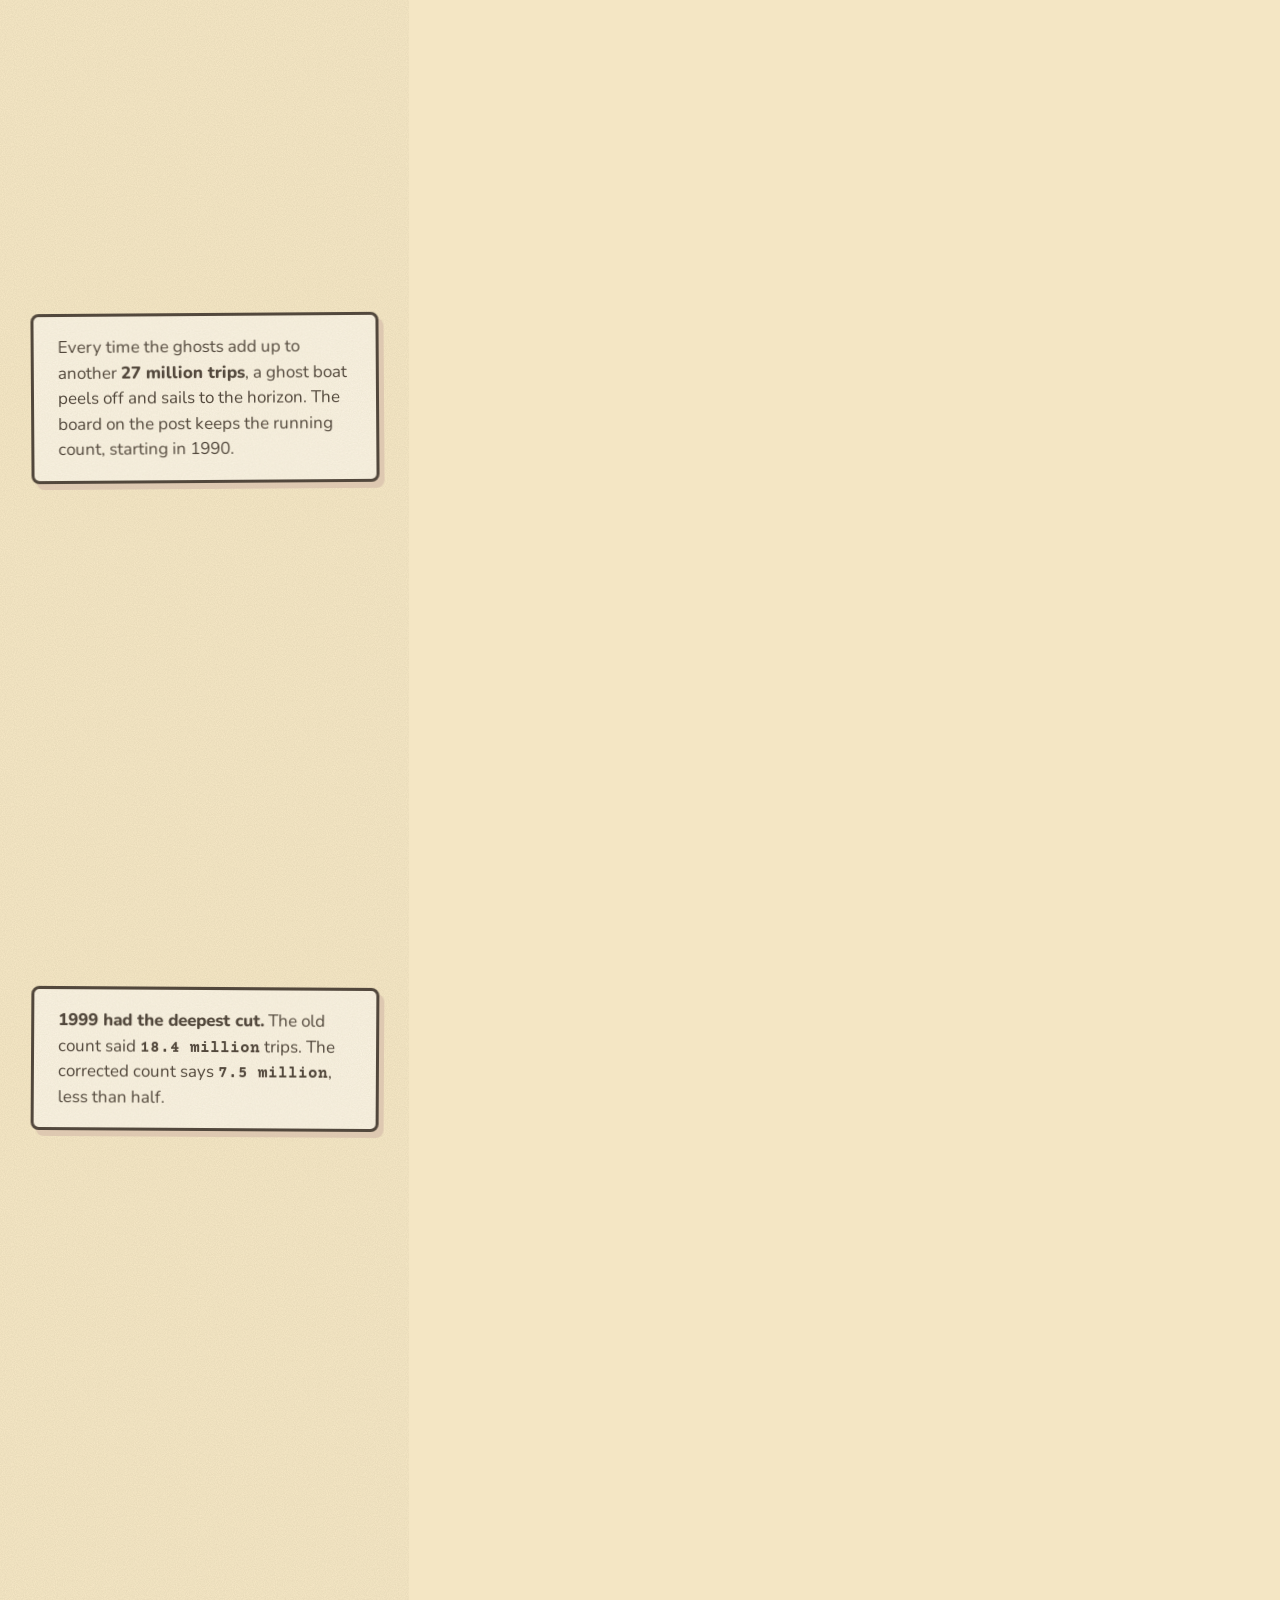
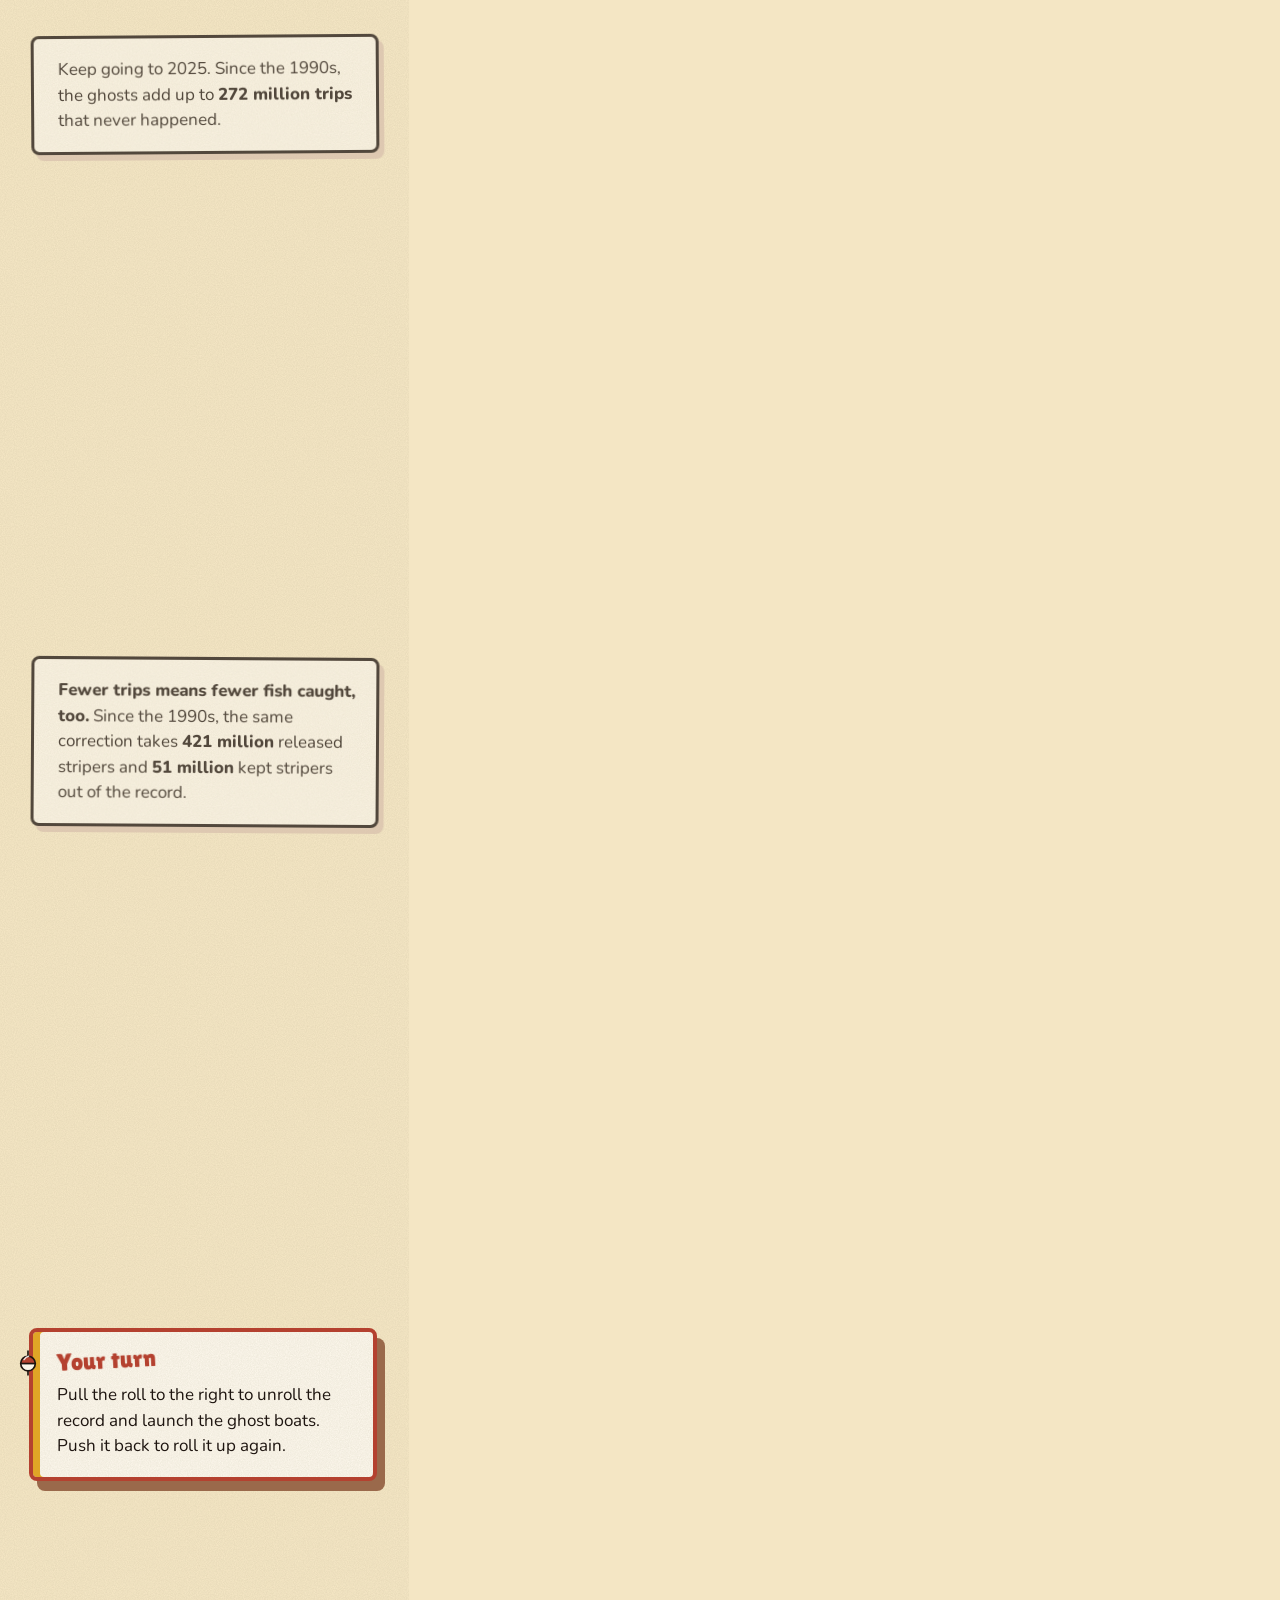
==== commit 73e0f4ac: "GotOne Labs anonymous counts and the footer's Was this helpful? Co-Authored-By: Claude Opus 5.5 <nor" ====
--- a/index.html
+++ b/index.html
@@ -23,7 +23,7 @@
 <link rel="preconnect" href="https://fonts.gstatic.com" crossorigin>
 <link rel="stylesheet" href="https://fonts.googleapis.com/css2?family=Shrikhand&family=Lilita+One&family=Patrick+Hand&family=Courier+Prime:wght@400;700&family=Nunito:wght@400;700;800&display=swap">
 <link rel="stylesheet" href="assets/site.css?v=3ecff5bb">
-<link rel="stylesheet" href="assets/frame.css?v=a72daa64">
+<link rel="stylesheet" href="assets/frame.css?v=36e54884">
 <link rel="stylesheet" href="assets/delight.css?v=407c55d2">
 </head>
 <body data-mode="site" data-page="" data-file="" class="site">
@@ -223,10 +223,23 @@
   function away(){if(!v.paused&&!big())v.pause();}
   document.addEventListener('click',function(e){var a=e.target.closest&&e.target.closest('a[href^="#"],a[href$=".html"]');if(a&&a.getAttribute('href')!=='#top')away();});
   if('IntersectionObserver' in window)new IntersectionObserver(function(es){if(es[0].intersectionRatio<0.5)away();},{threshold:[0,0.25,0.5,0.75,1]}).observe(v);
+  // GotOne Labs counts (assets/labs-count.js sends each name once per page view): the first play, a quarter,
+  // half and three quarters of the song played through, the end; and opening the lyrics or the short version
+  function lc(n){try{if(window.GotOneLabs)window.GotOneLabs.event(n);}catch(e){}}
+  v.addEventListener('play',function(){lc('video_play');});
+  v.addEventListener('timeupdate',function(){var d=v.duration,f;if(v.paused||!d||!isFinite(d))return;f=v.currentTime/d;if(f>=0.25)lc('video_25');if(f>=0.5)lc('video_50');if(f>=0.75)lc('video_75');});
+  v.addEventListener('ended',function(){lc('video_end');});
+  [['lyrics','lyrics'],['short','short_version']].forEach(function(x){var d=document.querySelector('.homebox.'+x[0]);if(d)d.addEventListener('toggle',function(){if(d.open)lc(x[1]);});});
   sync();})();
 </script>
 <main id="main"></main>
 <footer class="sitefoot" data-sharebox>
+  <div class="helpful" data-helpful hidden>
+    <div class="hf-ask" role="group" aria-labelledby="hf-q"><span class="hf-q" id="hf-q">Was this helpful?</span><button type="button" class="hf-btn" data-v="up" aria-pressed="false"><svg viewBox="0 0 24 24" width="22" height="22" aria-hidden="true" focusable="false"><rect x="2.5" y="10.5" width="4.5" height="10.5" rx="1.2" fill="#FBF6EA" stroke="#1E1510" stroke-width="2.2"/><path d="M7 10.5L10.6 3c1.6 0 2.8 1.2 2.8 2.8V9H19c1.3 0 2.2 1.2 2 2.4l-1.2 8c-.2 1-1 1.6-2 1.6H7z" fill="#FBF6EA" stroke="#1E1510" stroke-width="2.2" stroke-linejoin="round"/></svg><span class="sr">Yes, helpful</span></button><button type="button" class="hf-btn down" data-v="down" aria-pressed="false"><svg viewBox="0 0 24 24" width="22" height="22" aria-hidden="true" focusable="false"><rect x="2.5" y="10.5" width="4.5" height="10.5" rx="1.2" fill="#FBF6EA" stroke="#1E1510" stroke-width="2.2"/><path d="M7 10.5L10.6 3c1.6 0 2.8 1.2 2.8 2.8V9H19c1.3 0 2.2 1.2 2 2.4l-1.2 8c-.2 1-1 1.6-2 1.6H7z" fill="#FBF6EA" stroke="#1E1510" stroke-width="2.2" stroke-linejoin="round"/></svg><span class="sr">No, not helpful</span></button></div>
+    <p class="hf-msg" role="status" aria-live="polite"></p>
+    <form class="hf-note" hidden><label for="hf-n">Anything to add? (optional, private)</label><span class="hf-row"><input id="hf-n" name="note" type="text" maxlength="500" autocomplete="off" enterkeyhint="send"><button type="submit" class="hf-send">Send</button></span></form>
+    <input class="hf-hp" type="text" name="website" tabindex="-1" autocomplete="off" aria-hidden="true">
+  </div>
   <p><span>The Striper Recount</span> <span class="dot" aria-hidden="true">·</span> <a href="https://www.gotoneapp.com/labs">Part of GotOne Labs</a> <span class="dot" aria-hidden="true">·</span> <span>Produced by Luyen Chou and GotOne for the American Saltwater Guides Association</span> <span class="dot" aria-hidden="true">·</span> <span>Not a NOAA product</span> <span class="dot" aria-hidden="true">·</span> <span>Numbers as of Aug 31, 2026</span> <span class="dot" aria-hidden="true">·</span> <a href="about.html">About, sources and credits</a> <span class="dot" aria-hidden="true">·</span> <a href="#share" data-share="page">Share</a></p>
   <p class="sharemsg" role="status" aria-live="polite"></p>
 </footer>
@@ -238,14 +251,15 @@
     <li><a href="https://www.gotoneapp.com/" target="_blank" rel="noopener">Log your catches in GotOne</a> to improve recreational angling data. GotOne data goes to scientists, researchers, and state agencies. The shared data is anonymized, so you don’t blow your spots. <span class="disclose">GotOne co-produced this site.</span></li>
   </ul>
 </section></template>
-<script>window.RC_META={"url": "https://striperrecount.gotoneapp.com/", "credit": "Produced by Luyen Chou and GotOne for the American Saltwater Guides Association", "asOf": "Aug 31, 2026", "src": {"mrip": "https://www.fisheries.noaa.gov/recreational-fishing-data/fishing-effort-survey-research-and-improvements", "mripLog": "https://www.fisheries.noaa.gov/recreational-fishing-data/recreational-fishing-estimate-updates", "fes": "https://www.fisheries.noaa.gov/resource/document/test-revised-fishing-effort-survey-2025-study-report", "asmfc": "https://asmfc.org/species/atlantic-striped-bass/", "dmf": "https://doi.org/10.2139/ssrn.7049791", "asga": "https://www.saltwaterguidesassociation.com/", "gotone": "https://www.gotoneapp.com/", "labs": "https://www.gotoneapp.com/labs"}, "shareText": "The Striper Recount: a 4-minute cartoon song about NOAA’s striped bass recount, plus the numbers to play with."};</script>
+<script>window.RC_META={"url": "https://striperrecount.gotoneapp.com/", "credit": "Produced by Luyen Chou and GotOne for the American Saltwater Guides Association", "asOf": "Aug 31, 2026", "src": {"mrip": "https://www.fisheries.noaa.gov/recreational-fishing-data/fishing-effort-survey-research-and-improvements", "mripLog": "https://www.fisheries.noaa.gov/recreational-fishing-data/recreational-fishing-estimate-updates", "fes": "https://www.fisheries.noaa.gov/resource/document/test-revised-fishing-effort-survey-2025-study-report", "asmfc": "https://asmfc.org/species/atlantic-striped-bass/", "dmf": "https://doi.org/10.2139/ssrn.7049791", "asga": "https://www.saltwaterguidesassociation.com/", "gotone": "https://www.gotoneapp.com/", "labs": "https://www.gotoneapp.com/labs"}, "shareText": "The Striper Recount: a 4-minute cartoon song about NOAA’s striped bass recount, plus the numbers to play with.", "labsApi": "https://labs.gotoneapp.com"};</script>
+<script src="assets/labs-count.js?v=665ea480" data-page="recount"></script>
 <script src="assets/engine.js?v=059f5ee4"></script>
 <script src="assets/kit.js?v=9514e4a2"></script>
 <script src="assets/characters.js?v=803fe709"></script>
 <script src="assets/data.js?v=31f13756"></script>
 <script src="assets/answers.js?v=afebcc8f"></script>
-<script src="assets/frame.js?v=8812d618"></script>
-<script src="assets/site.js?v=8cf86c75"></script>
+<script src="assets/frame.js?v=a46fc82a"></script>
+<script src="assets/site.js?v=32a443ca"></script>
 <script src="assets/sets.js?v=d7dff41b"></script>
 <script src="assets/pages/count.js?v=eec4bb44"></script>
 <script src="assets/pages/calendar.js?v=608d21c6"></script>
@@ -253,7 +267,7 @@
 <script src="assets/pages/pie.js?v=43dc8043"></script>
 <script src="assets/pages/removals.js?v=68f1137f"></script>
 <script src="assets/pages/states.js?v=3f0609e2"></script>
-<script src="assets/pages/next.js?v=9070a875"></script>
+<script src="assets/pages/next.js?v=6511b049"></script>
 <script>SITE.boot();</script>
 </body>
 </html>
--- a/assets/frame.css
+++ b/assets/frame.css
@@ -96,6 +96,43 @@
 .sitefoot a{color:var(--mustard);font-weight:700}
 .sitefoot .dot{margin:0 3px;opacity:.6}
 .sitefoot .sharemsg{margin-top:6px;color:var(--sky)}
+.sitefoot :focus-visible{outline-color:var(--cream)}
+/* "Was this helpful?" (labs-count.js wires it and shows it): two thumbs on cream pills, then "Thanks!" and a
+   one-line private note with Send. A dashed rule parts it from the credits. */
+.helpful{display:flex;flex-wrap:wrap;align-items:center;justify-content:center;gap:10px 14px;max-width:1000px;margin:0 auto 16px;padding:0 0 16px;border-bottom:2px dashed rgba(244,230,196,.28)}
+.helpful[hidden]{display:none}
+.hf-ask{display:flex;align-items:center;gap:10px}
+.hf-q{font:400 19px/1 var(--f-label);color:var(--cream);letter-spacing:.01em}
+.hf-btn{appearance:none;display:inline-grid;place-items:center;width:50px;height:44px;margin:0;padding:0;border:3px solid var(--ink);border-radius:999px;background:var(--cream);color:var(--ink);cursor:pointer;
+  box-shadow:inset 0 -5px 0 var(--sh-cream),3px 4px 0 var(--sh-brown);transition:transform .08s}
+.hf-btn svg{display:block;margin-top:-3px}
+.hf-btn.down svg{transform:rotate(180deg);margin-top:3px}
+.hf-btn:hover{background:var(--white)}
+.hf-btn:active{transform:translate(2px,3px);box-shadow:inset 0 -3px 0 var(--sh-cream),1px 1px 0 var(--sh-brown)}
+.hf-btn[aria-pressed="true"]{background:var(--mustard);box-shadow:inset 0 -5px 0 var(--sh-mustard),3px 4px 0 var(--sh-brown)}
+.helpful.voted .hf-btn{cursor:default;transform:none}
+.helpful.voted .hf-btn[aria-pressed="false"]{opacity:.4}
+.helpful .hf-msg{margin:0;font:400 19px/1 var(--f-label);color:var(--mustard)}   /* (beats .sitefoot p's auto margins) */
+.hf-msg:empty{display:none}
+.hf-msg:focus{outline:none}
+.hf-note{flex-basis:100%;display:flex;flex-wrap:wrap;align-items:center;justify-content:center;gap:8px 12px}
+.hf-note[hidden]{display:none}
+.hf-note label{font:700 15px/1.3 var(--f-body);color:var(--cream)}
+.hf-row{display:flex;gap:10px;width:min(460px,100%)}
+.hf-row input{flex:1;min-width:0;height:44px;padding:6px 12px;border:3px solid var(--ink);border-radius:8px;background:var(--white);color:var(--ink);font:400 16px/1.2 var(--f-body);box-shadow:inset 0 3px 0 var(--sh-cream)}
+.hf-row input:focus-visible{outline:3px solid var(--mustard);outline-offset:2px}
+.hf-send{appearance:none;flex:none;height:44px;margin:0;padding:0 20px;border:3px solid var(--ink);border-radius:999px;background:var(--orange);color:var(--white);font:400 18px/1 var(--f-label);cursor:pointer;
+  box-shadow:inset 0 -5px 0 var(--sh-orange),3px 4px 0 var(--sh-brown);transition:transform .08s}
+.hf-send:active{transform:translate(2px,3px);box-shadow:inset 0 -3px 0 var(--sh-orange),1px 1px 0 var(--sh-brown)}
+.hf-hp{position:absolute;left:-10000px;top:auto;width:1px;height:1px;overflow:hidden;opacity:0}
+@media (prefers-reduced-motion: reduce){.hf-btn,.hf-send{transition:none}}
+@media (max-aspect-ratio: 1/1), (max-width: 820px){
+  .helpful{gap:8px 10px;margin-bottom:14px;padding-bottom:14px}
+  .hf-q{font-size:17px}
+  .hf-btn{width:46px;height:42px}
+  .helpful .hf-msg{font-size:17px}
+  .hf-note label{font-size:14px}
+}
 
 /* ---------- About and 404: the same shell, no interactives ---------- */
 .toplink{display:none}
